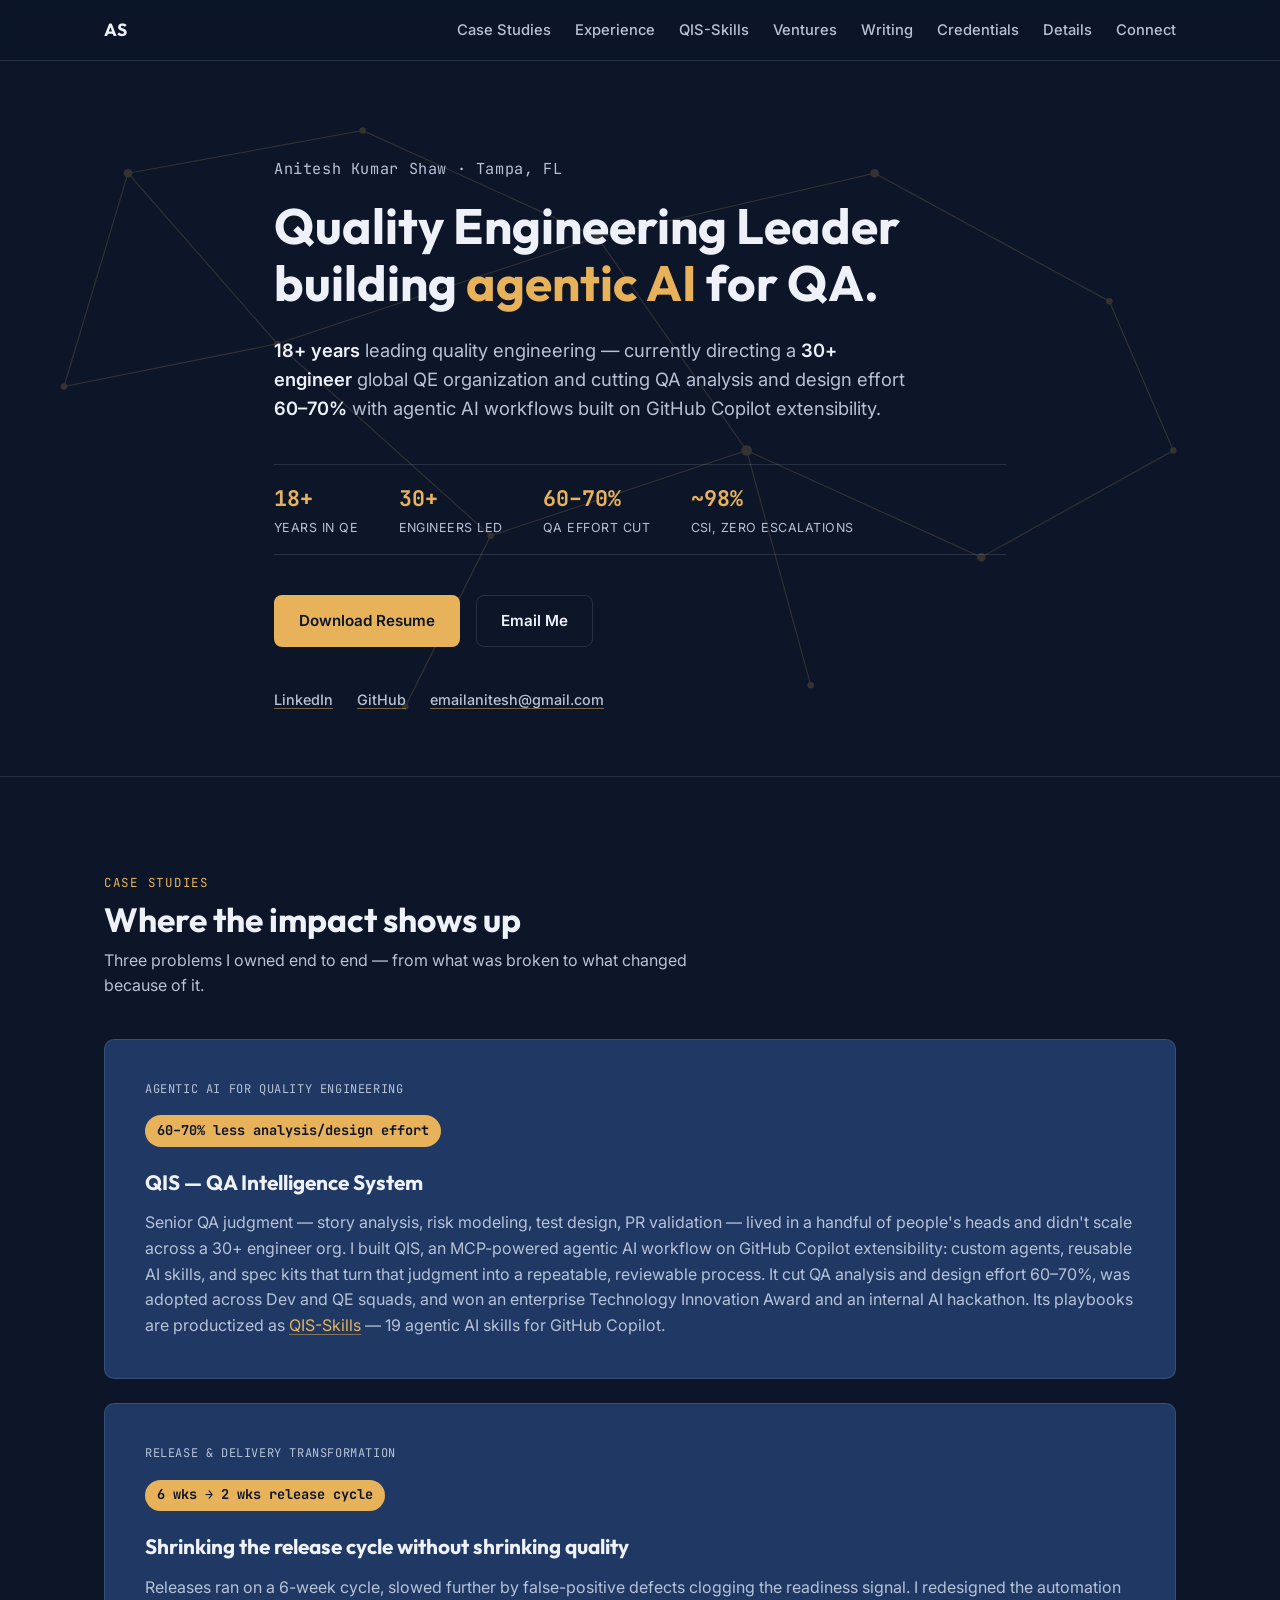
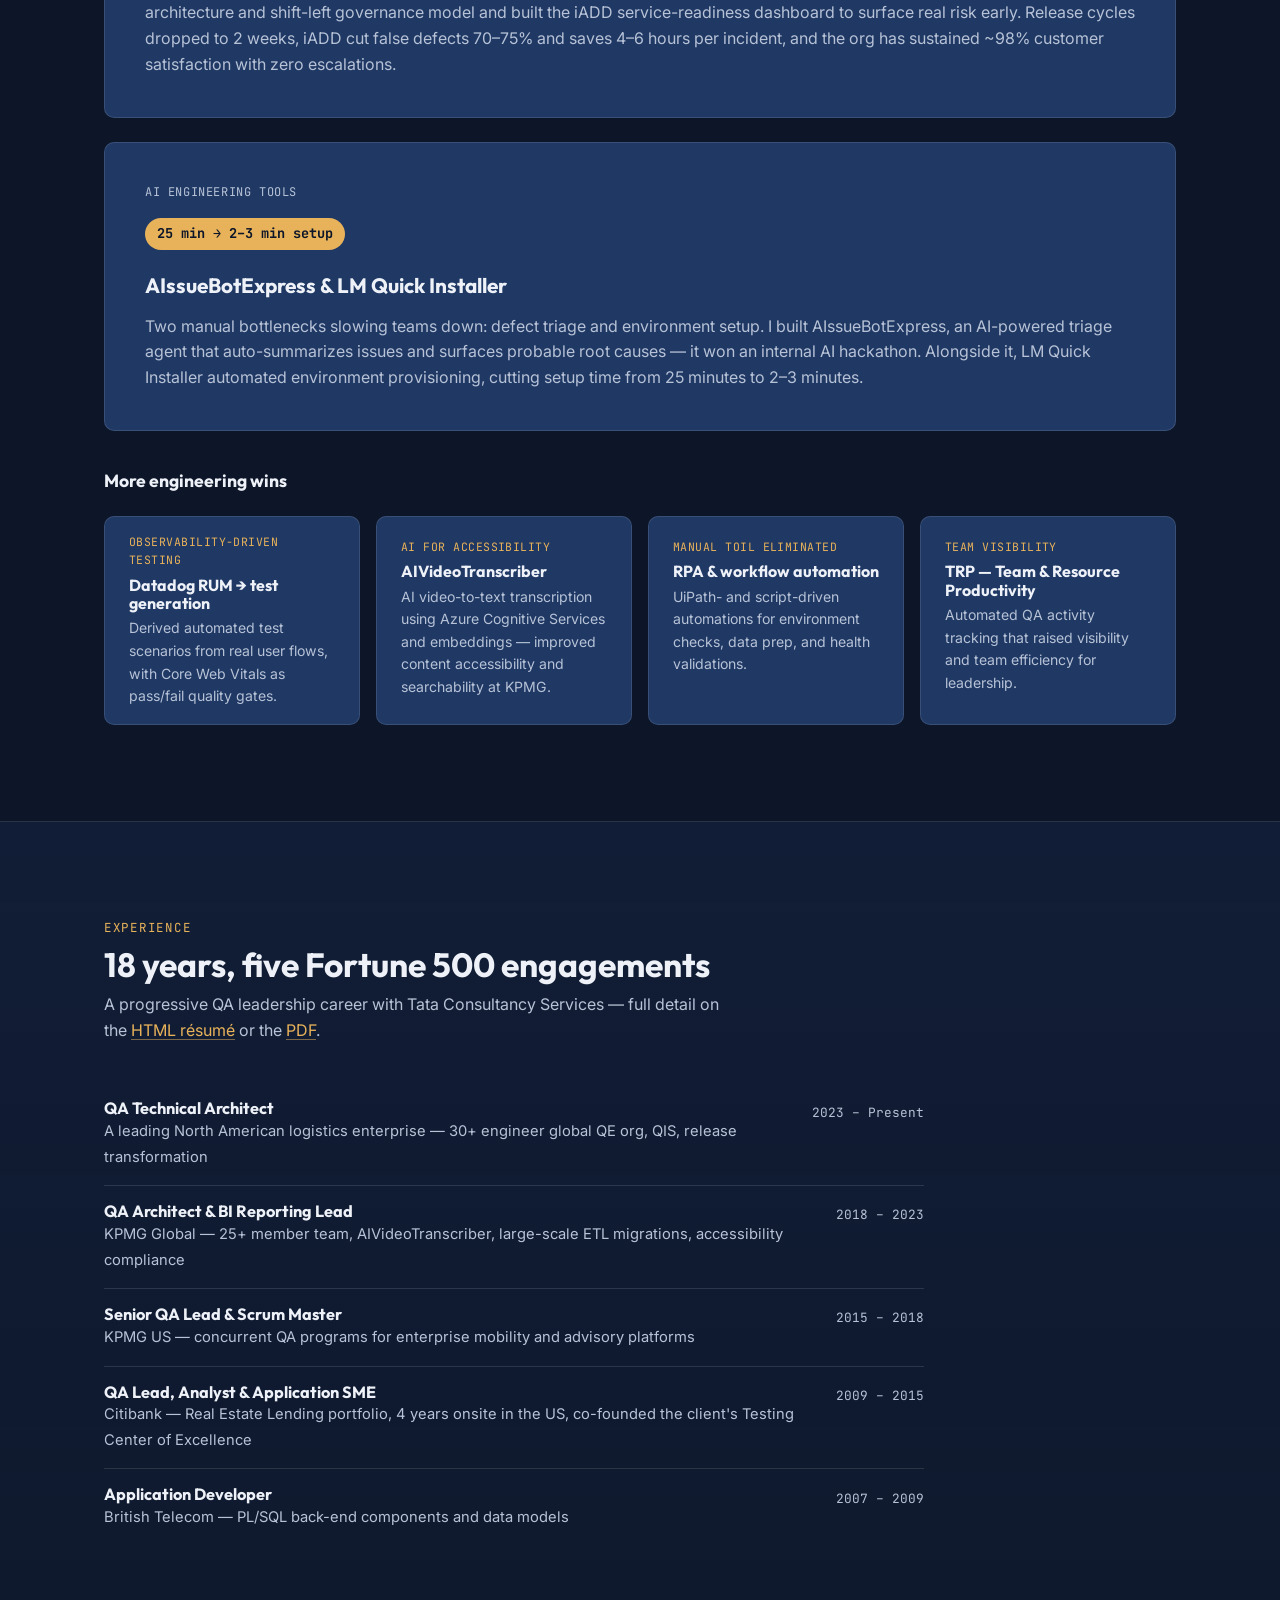
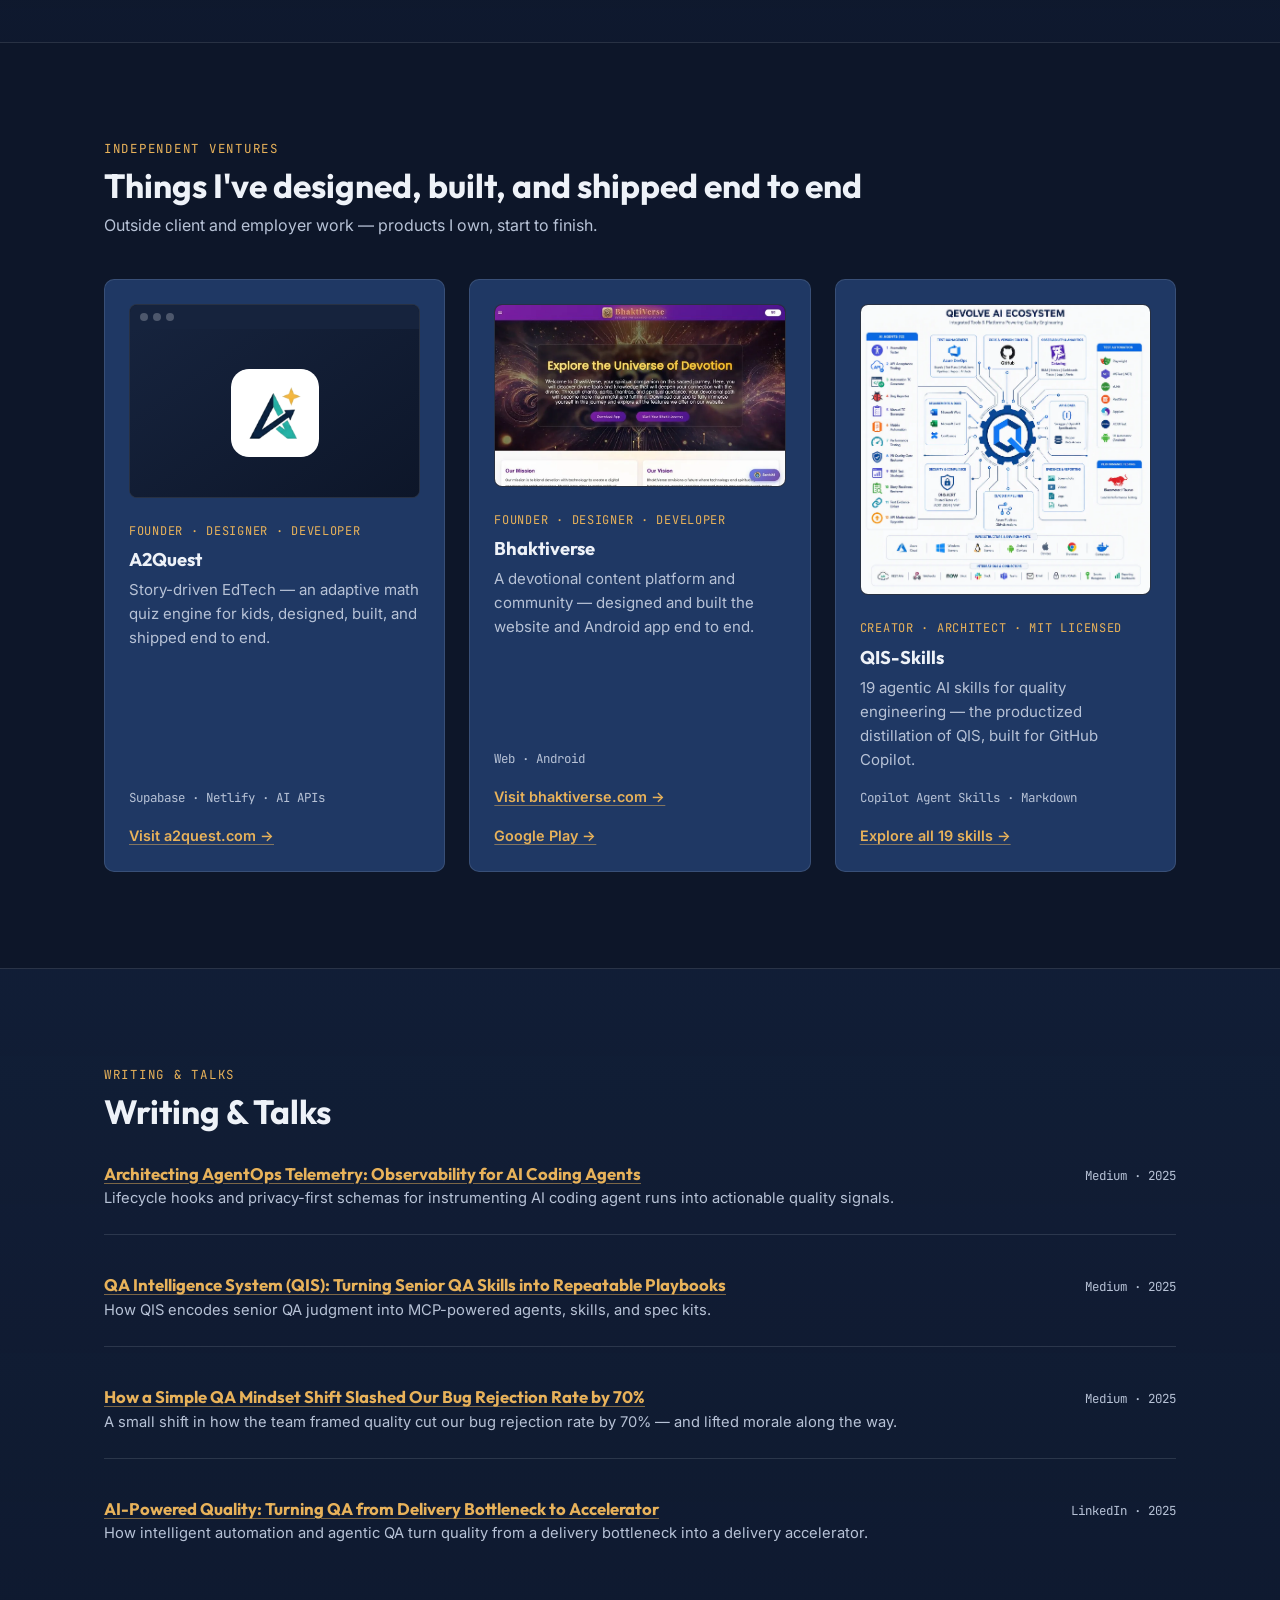
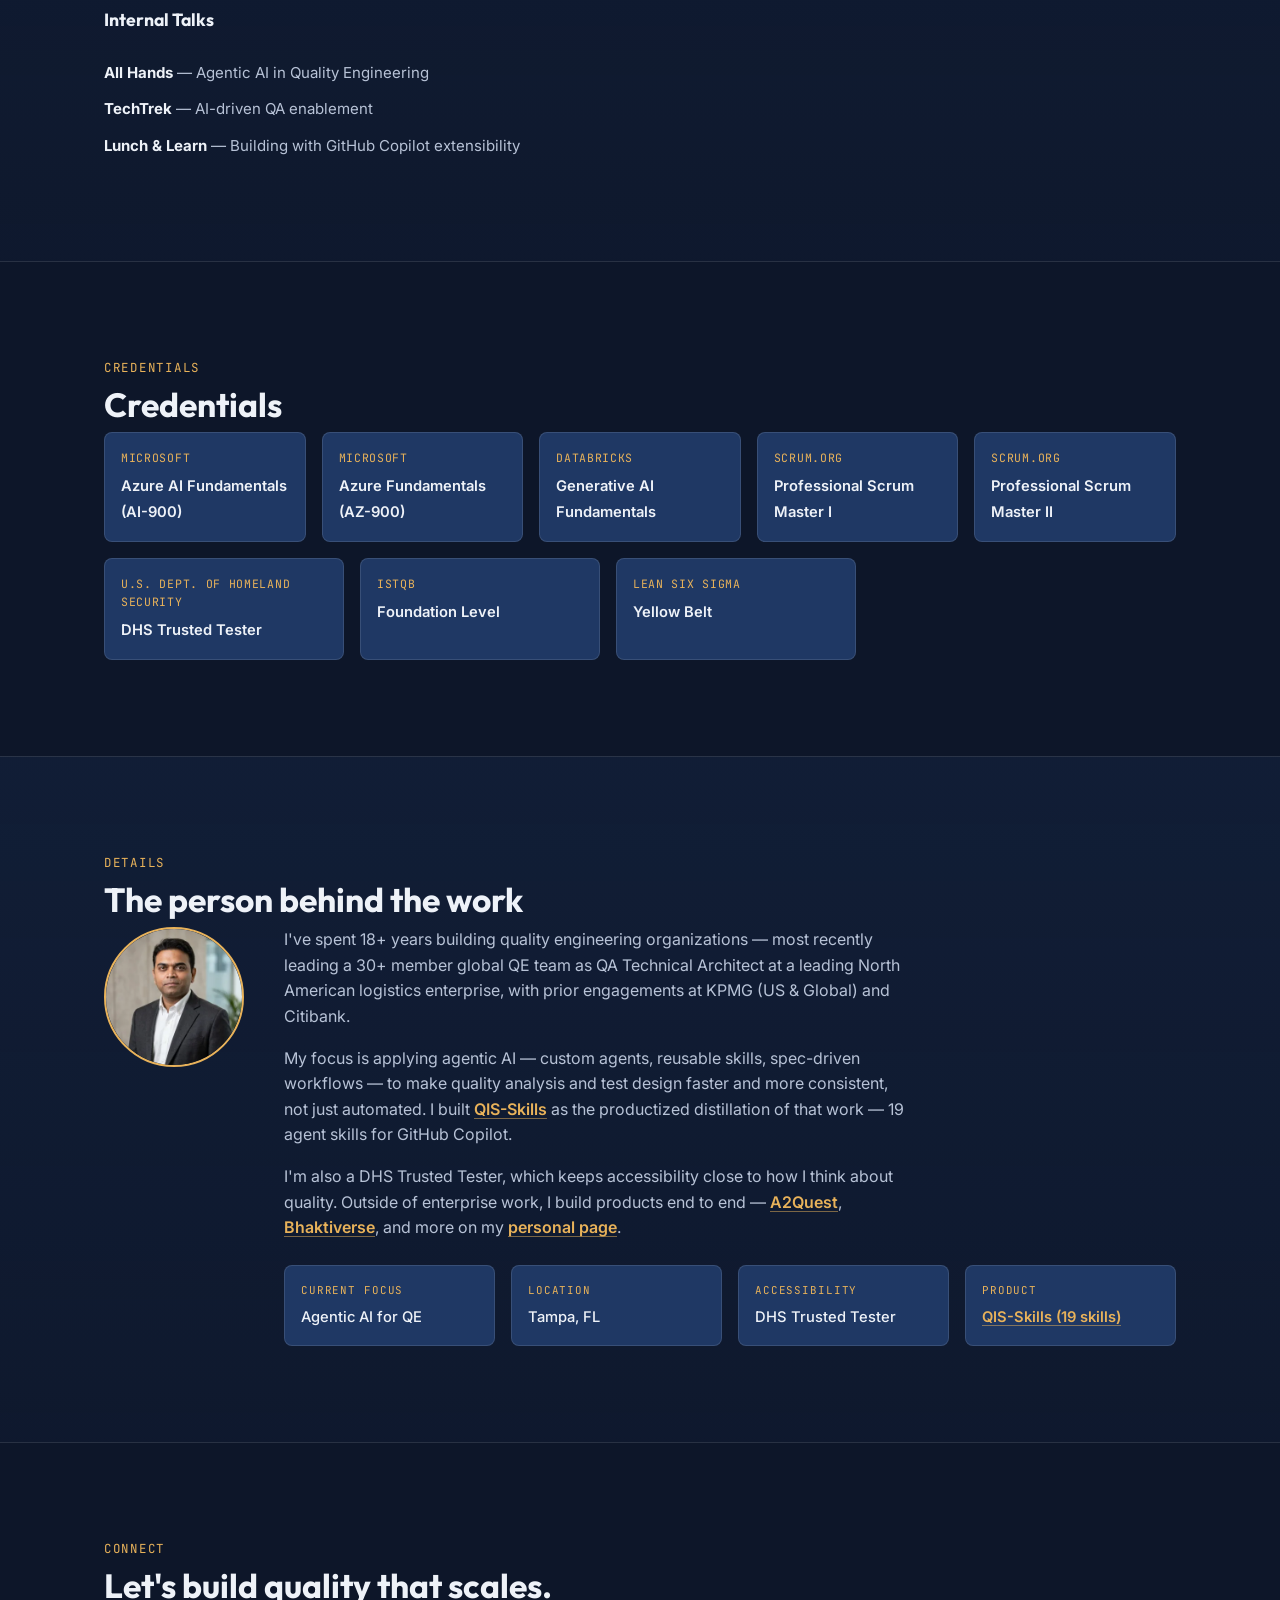
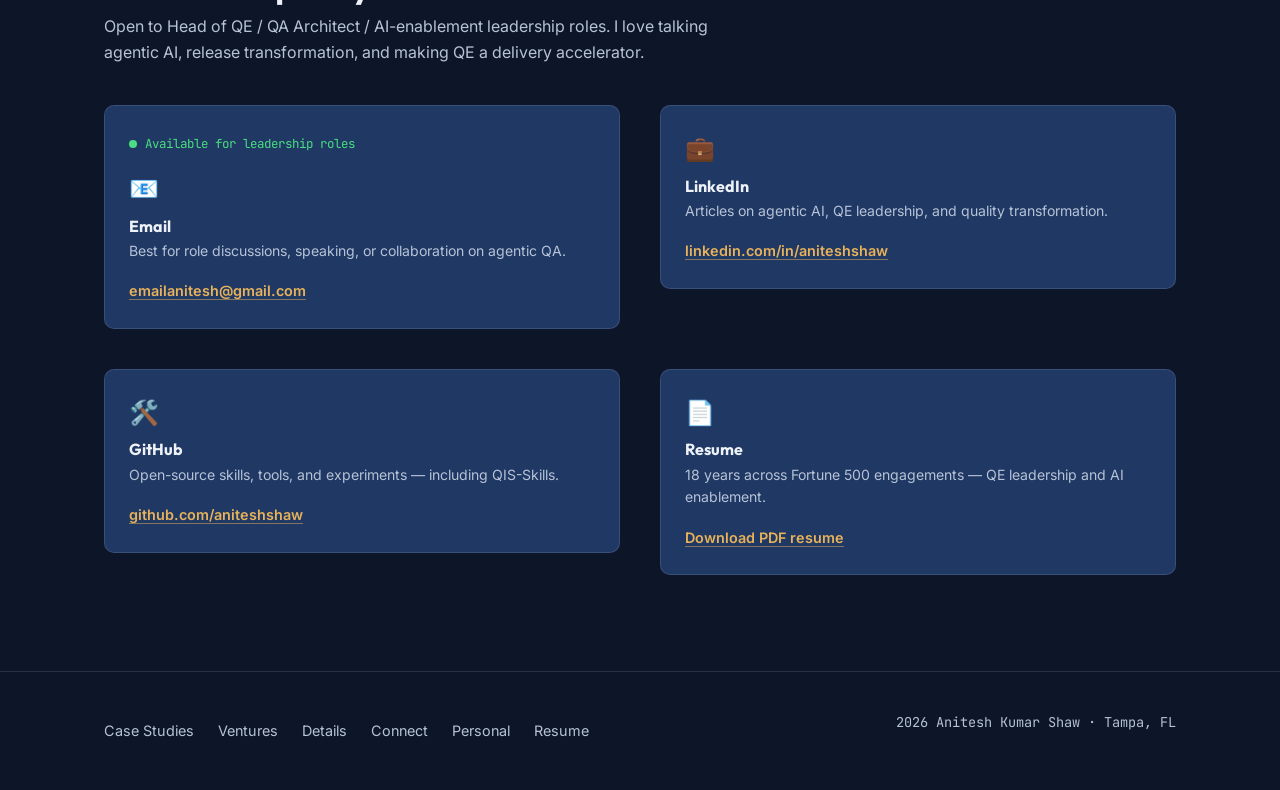
==== index.html @ a493bef4 "feat: refactor skill documentation into a dynamic, data-driven catalog using a new JSON configuratio" ====
<!DOCTYPE html>
<html lang="en">
<head>
<meta charset="UTF-8" />
<meta name="viewport" content="width=device-width, initial-scale=1.0" />
<title>Anitesh Shaw — Quality Engineering Leader | Agentic AI in QA</title>
<meta name="description" content="Quality Engineering Leader building agentic AI for QA. 18+ years leading QE orgs, 30+ engineers, 60–70% less QA effort via agentic AI workflows." />
<meta name="author" content="Anitesh Kumar Shaw" />
<link rel="canonical" href="https://aniteshshaw.github.io/" />

<!-- Open Graph -->
<meta property="og:type" content="website" />
<meta property="og:url" content="https://aniteshshaw.github.io/" />
<meta property="og:title" content="Anitesh Shaw — Quality Engineering Leader | Agentic AI in QA" />
<meta property="og:description" content="Quality Engineering Leader building agentic AI for QA. 18+ years leading QE orgs, 30+ engineers, 60–70% less QA effort via agentic AI workflows." />
<meta property="og:image" content="https://aniteshshaw.github.io/assets/og-image.png" />
<meta property="og:image:width" content="1200" />
<meta property="og:image:height" content="630" />

<!-- Twitter Card -->
<meta name="twitter:card" content="summary_large_image" />
<meta name="twitter:title" content="Anitesh Shaw — Quality Engineering Leader | Agentic AI in QA" />
<meta name="twitter:description" content="Quality Engineering Leader building agentic AI for QA. 18+ years, 30+ engineer QE org, 60–70% effort reduction." />
<meta name="twitter:image" content="https://aniteshshaw.github.io/assets/og-image.png" />

<link rel="icon" href="assets/favicon.svg" type="image/svg+xml" />

<link rel="preconnect" href="https://fonts.googleapis.com" />
<link rel="preconnect" href="https://fonts.gstatic.com" crossorigin />
<link href="https://fonts.googleapis.com/css2?family=Outfit:wght@600;700&family=Inter:wght@400;500;600&family=JetBrains+Mono:wght@400;500;700&display=swap" rel="stylesheet" />

<link rel="stylesheet" href="css/style.css" />

<script type="application/ld+json">
{
  "@context": "https://schema.org",
  "@type": "Person",
  "name": "Anitesh Kumar Shaw",
  "jobTitle": "Quality Engineering Leader",
  "url": "https://aniteshshaw.github.io/",
  "email": "mailto:emailanitesh@gmail.com",
  "address": {
    "@type": "PostalAddress",
    "addressLocality": "Tampa",
    "addressRegion": "FL",
    "addressCountry": "US"
  },
  "sameAs": [
    "https://www.linkedin.com/in/aniteshshaw/",
    "https://github.com/aniteshshaw",
    "https://medium.com/@emailanitesh"
  ]
}
</script>
</head>
<body>
<a class="skip-link" href="#main">Skip to main content</a>

<header class="site-header">
  <nav class="nav" aria-label="Primary">
    <a class="nav__logo" href="#hero">AS</a>
    <button class="nav__toggle" id="navToggle" aria-expanded="false" aria-controls="navMenu" aria-label="Open navigation menu">
      <span class="nav__bar" aria-hidden="true"></span>
      <span class="nav__bar" aria-hidden="true"></span>
      <span class="nav__bar" aria-hidden="true"></span>
    </button>
    <ul class="nav__menu" id="navMenu">
      <li><a href="#case-studies">Case Studies</a></li>
      <li><a href="#experience">Experience</a></li>
      <li><a href="qis-skills/">QIS-Skills</a></li>
      <li><a href="#ventures">Ventures</a></li>
      <li><a href="#writing">Writing</a></li>
      <li><a href="#credentials">Credentials</a></li>
      <li><a href="#about">Details</a></li>
      <li><a href="#contact">Connect</a></li>
    </ul>
  </nav>
</header>

<main id="main">

  <!-- HERO -->
  <section id="hero" class="hero" aria-labelledby="hero-title">
    <div class="hero__bg" aria-hidden="true"></div>
    <div class="container hero__inner">
      <p class="hero__name">Anitesh Kumar Shaw · Tampa, FL</p>
      <h1 id="hero-title">Quality Engineering Leader building <span class="accent">agentic AI</span> for QA.</h1>
      <p class="hero__lead">
        <strong>18+ years</strong> leading quality engineering — currently directing a
        <strong>30+ engineer</strong> global QE organization and cutting QA analysis and design
        effort <strong>60–70%</strong> with agentic AI workflows built on GitHub Copilot extensibility.
      </p>
      <ul class="hero__stats" aria-label="Career impact highlights">
        <li class="hero__stat"><span class="hero__stat-value">18+</span><span class="hero__stat-label">Years in QE</span></li>
        <li class="hero__stat"><span class="hero__stat-value">30+</span><span class="hero__stat-label">Engineers Led</span></li>
        <li class="hero__stat"><span class="hero__stat-value">60–70%</span><span class="hero__stat-label">QA Effort Cut</span></li>
        <li class="hero__stat"><span class="hero__stat-value">~98%</span><span class="hero__stat-label">CSI, Zero Escalations</span></li>
      </ul>
      <div class="hero__ctas">
        <a class="btn btn--primary" href="assets/resume.pdf">Download Resume</a>
        <a class="btn btn--secondary" href="mailto:emailanitesh@gmail.com">Email Me</a>
      </div>
      <ul class="hero__socials">
        <li><a href="https://www.linkedin.com/in/aniteshshaw/">LinkedIn</a></li>
        <li><a href="https://github.com/aniteshshaw">GitHub</a></li>
        <li><a href="mailto:emailanitesh@gmail.com">emailanitesh@gmail.com</a></li>
      </ul>
    </div>
  </section>

  <!-- CASE STUDIES -->
  <section id="case-studies" class="section" aria-labelledby="case-studies-title">
    <div class="container">
      <span class="section__label">Case Studies</span>
      <h2 class="section__title" id="case-studies-title">Where the impact shows up</h2>
      <p class="section__lead">Three problems I owned end to end — from what was broken to what changed because of it.</p>

      <div class="case-studies">
        <article class="case-study">
          <span class="case-study__tag">Agentic AI for Quality Engineering</span>
          <span class="case-study__metric">60–70% less analysis/design effort</span>
          <h3>QIS — QA Intelligence System</h3>
          <p>
            Senior QA judgment — story analysis, risk modeling, test design, PR validation — lived in a
            handful of people's heads and didn't scale across a 30+ engineer org. I built QIS, an
            MCP-powered agentic AI workflow on GitHub Copilot extensibility: custom agents, reusable AI
            skills, and spec kits that turn that judgment into a repeatable, reviewable process. It cut
            QA analysis and design effort 60–70%, was adopted across Dev and QE squads, and won an
            enterprise Technology Innovation Award and an internal AI hackathon. Its playbooks are
            productized as <a href="qis-skills/">QIS-Skills</a> — 19 agentic AI skills
            for GitHub Copilot.
          </p>
        </article>

        <article class="case-study">
          <span class="case-study__tag">Release &amp; Delivery Transformation</span>
          <span class="case-study__metric">6 wks → 2 wks release cycle</span>
          <h3>Shrinking the release cycle without shrinking quality</h3>
          <p>
            Releases ran on a 6-week cycle, slowed further by false-positive defects clogging the
            readiness signal. I redesigned the automation architecture and shift-left governance model
            and built the iADD service-readiness dashboard to surface real risk early. Release cycles
            dropped to 2 weeks, iADD cut false defects 70–75% and saves 4–6 hours per incident, and the
            org has sustained ~98% customer satisfaction with zero escalations.
          </p>
        </article>

        <article class="case-study">
          <span class="case-study__tag">AI Engineering Tools</span>
          <span class="case-study__metric">25 min → 2–3 min setup</span>
          <h3>AIssueBotExpress &amp; LM Quick Installer</h3>
          <p>
            Two manual bottlenecks slowing teams down: defect triage and environment setup. I built
            AIssueBotExpress, an AI-powered triage agent that auto-summarizes issues and surfaces
            probable root causes — it won an internal AI hackathon. Alongside it, LM Quick Installer
            automated environment provisioning, cutting setup time from 25 minutes to 2–3 minutes.
          </p>
        </article>
      </div>

      <h3 style="font-size:1.1rem; margin-top:2.5rem;">More engineering wins</h3>
      <div class="wins">
        <div class="win">
          <span class="win__metric">Observability-driven testing</span>
          <h4>Datadog RUM → test generation</h4>
          <p>Derived automated test scenarios from real user flows, with Core Web Vitals as pass/fail quality gates.</p>
        </div>
        <div class="win">
          <span class="win__metric">AI for accessibility</span>
          <h4>AIVideoTranscriber</h4>
          <p>AI video-to-text transcription using Azure Cognitive Services and embeddings — improved content accessibility and searchability at KPMG.</p>
        </div>
        <div class="win">
          <span class="win__metric">Manual toil eliminated</span>
          <h4>RPA &amp; workflow automation</h4>
          <p>UiPath- and script-driven automations for environment checks, data prep, and health validations.</p>
        </div>
        <div class="win">
          <span class="win__metric">Team visibility</span>
          <h4>TRP — Team &amp; Resource Productivity</h4>
          <p>Automated QA activity tracking that raised visibility and team efficiency for leadership.</p>
        </div>
      </div>
    </div>
  </section>

  <!-- EXPERIENCE -->
  <section id="experience" class="section section--alt" aria-labelledby="experience-title">
    <div class="container">
      <span class="section__label">Experience</span>
      <h2 class="section__title" id="experience-title">18 years, five Fortune 500 engagements</h2>
      <p class="section__lead">A progressive QA leadership career with Tata Consultancy Services — full detail on the <a href="resume/">HTML résumé</a> or the <a href="assets/resume.pdf">PDF</a>.</p>
      <div class="exp-list">
        <div class="exp-row">
          <div>
            <h3>QA Technical Architect</h3>
            <span class="exp-row__org">A leading North American logistics enterprise — 30+ engineer global QE org, QIS, release transformation</span>
          </div>
          <span class="exp-row__dates">2023 – Present</span>
        </div>
        <div class="exp-row">
          <div>
            <h3>QA Architect &amp; BI Reporting Lead</h3>
            <span class="exp-row__org">KPMG Global — 25+ member team, AIVideoTranscriber, large-scale ETL migrations, accessibility compliance</span>
          </div>
          <span class="exp-row__dates">2018 – 2023</span>
        </div>
        <div class="exp-row">
          <div>
            <h3>Senior QA Lead &amp; Scrum Master</h3>
            <span class="exp-row__org">KPMG US — concurrent QA programs for enterprise mobility and advisory platforms</span>
          </div>
          <span class="exp-row__dates">2015 – 2018</span>
        </div>
        <div class="exp-row">
          <div>
            <h3>QA Lead, Analyst &amp; Application SME</h3>
            <span class="exp-row__org">Citibank — Real Estate Lending portfolio, 4 years onsite in the US, co-founded the client's Testing Center of Excellence</span>
          </div>
          <span class="exp-row__dates">2009 – 2015</span>
        </div>
        <div class="exp-row">
          <div>
            <h3>Application Developer</h3>
            <span class="exp-row__org">British Telecom — PL/SQL back-end components and data models</span>
          </div>
          <span class="exp-row__dates">2007 – 2009</span>
        </div>
      </div>
    </div>
  </section>

  <!-- INDEPENDENT VENTURES -->
  <section id="ventures" class="section" aria-labelledby="ventures-title">
    <div class="container">
      <span class="section__label">Independent Ventures</span>
      <h2 class="section__title" id="ventures-title">Things I've designed, built, and shipped end to end</h2>
      <p class="section__lead">Outside client and employer work — products I own, start to finish.</p>

      <div class="ventures">
        <article class="venture-card">
          <div class="venture-card__frame">
            <div class="venture-card__chrome" aria-hidden="true"><span></span><span></span><span></span></div>
            <div class="venture-card__brand">
              <img src="assets/projects/a2quest-icon.png" alt="A2Quest logo" loading="lazy" width="88" height="88" />
            </div>
          </div>
          <span class="venture-card__role">Founder · Designer · Developer</span>
          <h3>A2Quest</h3>
          <p>Story-driven EdTech — an adaptive math quiz engine for kids, designed, built, and shipped end to end.</p>
          <span class="venture-card__stack">Supabase · Netlify · AI APIs</span>
          <a class="venture-card__link" href="https://a2quest.com">Visit a2quest.com →</a>
        </article>

        <article class="venture-card">
          <div class="venture-card__frame">
            <img src="assets/projects/bhaktiverse-web.webp" alt="Bhaktiverse website homepage" loading="lazy" width="900" height="563" />
          </div>
          <span class="venture-card__role">Founder · Designer · Developer</span>
          <h3>Bhaktiverse</h3>
          <p>A devotional content platform and community — designed and built the website and Android app end to end.</p>
          <span class="venture-card__stack">Web · Android</span>
          <a class="venture-card__link" href="https://www.bhaktiverse.com">Visit bhaktiverse.com →</a>
          <a class="venture-card__link" href="https://play.google.com/store/apps/details?id=com.anitesh.bhaktiverse">Google Play →</a>
        </article>

        <article class="venture-card">
          <div class="venture-card__frame">
            <img src="assets/qis/ecosystem.webp" alt="QIS-Skills ecosystem diagram" loading="lazy" width="1400" height="787" />
          </div>
          <span class="venture-card__role">Creator · Architect · MIT Licensed</span>
          <h3>QIS-Skills</h3>
          <p>19 agentic AI skills for quality engineering — the productized distillation of QIS, built for GitHub Copilot.</p>
          <span class="venture-card__stack">Copilot Agent Skills · Markdown</span>
          <a class="venture-card__link" href="qis-skills/">Explore all 19 skills →</a>
        </article>
      </div>
    </div>
  </section>

  <!-- WRITING & TALKS -->
  <section id="writing" class="section section--alt" aria-labelledby="writing-title">
    <div class="container">
      <span class="section__label">Writing &amp; Talks</span>
      <h2 class="section__title" id="writing-title">Writing &amp; Talks</h2>

      <div class="writing-list">
        <div class="writing-item">
          <div class="writing-item__body">
            <h3><a href="https://medium.com/@emailanitesh/architecting-agentops-telemetry-how-i-built-observability-for-ai-coding-agents-with-lifecycle-d4ed71e38237">Architecting AgentOps Telemetry: Observability for AI Coding Agents</a></h3>
            <p>Lifecycle hooks and privacy-first schemas for instrumenting AI coding agent runs into actionable quality signals.</p>
          </div>
          <span class="writing-item__meta">Medium · 2025</span>
        </div>
        <div class="writing-item">
          <div class="writing-item__body">
            <h3><a href="https://medium.com/@emailanitesh/qa-intelligence-system-qis-turning-senior-qa-skills-into-repeatable-playbooks-7282680d1e6d">QA Intelligence System (QIS): Turning Senior QA Skills into Repeatable Playbooks</a></h3>
            <p>How QIS encodes senior QA judgment into MCP-powered agents, skills, and spec kits.</p>
          </div>
          <span class="writing-item__meta">Medium · 2025</span>
        </div>
        <div class="writing-item">
          <div class="writing-item__body">
            <h3><a href="https://medium.com/@emailanitesh/how-a-simple-qa-mindset-shift-slashed-our-bug-rejection-rate-by-70-and-boosted-team-morale-f83a6098627c">How a Simple QA Mindset Shift Slashed Our Bug Rejection Rate by 70%</a></h3>
            <p>A small shift in how the team framed quality cut our bug rejection rate by 70% — and lifted morale along the way.</p>
          </div>
          <span class="writing-item__meta">Medium · 2025</span>
        </div>
        <div class="writing-item">
          <div class="writing-item__body">
            <h3><a href="https://www.linkedin.com/pulse/ai-powered-quality-turning-qa-from-delivery-bottleneck-anitesh-shaw-mqlye/">AI-Powered Quality: Turning QA from Delivery Bottleneck to Accelerator</a></h3>
            <p>How intelligent automation and agentic QA turn quality from a delivery bottleneck into a delivery accelerator.</p>
          </div>
          <span class="writing-item__meta">LinkedIn · 2025</span>
        </div>
      </div>

      <h3 class="section__title" style="font-size:1.1rem; margin-top:2.5rem;">Internal Talks</h3>
      <ul class="talks-list">
        <li><strong>All Hands</strong> — Agentic AI in Quality Engineering</li>
        <li><strong>TechTrek</strong> — AI-driven QA enablement</li>
        <li><strong>Lunch &amp; Learn</strong> — Building with GitHub Copilot extensibility</li>
      </ul>
    </div>
  </section>

  <!-- CREDENTIALS -->
  <section id="credentials" class="section" aria-labelledby="credentials-title">
    <div class="container">
      <span class="section__label">Credentials</span>
      <h2 class="section__title" id="credentials-title">Credentials</h2>

      <div class="cred-row">
        <div class="cred-tile"><span class="cred-tile__issuer">Microsoft</span><span class="cred-tile__name">Azure AI Fundamentals (AI-900)</span></div>
        <div class="cred-tile"><span class="cred-tile__issuer">Microsoft</span><span class="cred-tile__name">Azure Fundamentals (AZ-900)</span></div>
        <div class="cred-tile"><span class="cred-tile__issuer">Databricks</span><span class="cred-tile__name">Generative AI Fundamentals</span></div>
        <div class="cred-tile"><span class="cred-tile__issuer">Scrum.org</span><span class="cred-tile__name">Professional Scrum Master I</span></div>
        <div class="cred-tile"><span class="cred-tile__issuer">Scrum.org</span><span class="cred-tile__name">Professional Scrum Master II</span></div>
        <div class="cred-tile"><span class="cred-tile__issuer">U.S. Dept. of Homeland Security</span><span class="cred-tile__name">DHS Trusted Tester</span></div>
        <div class="cred-tile"><span class="cred-tile__issuer">ISTQB</span><span class="cred-tile__name">Foundation Level</span></div>
        <div class="cred-tile"><span class="cred-tile__issuer">Lean Six Sigma</span><span class="cred-tile__name">Yellow Belt</span></div>
      </div>
    </div>
  </section>

  <!-- ABOUT -->
  <section id="about" class="section section--alt" aria-labelledby="about-title">
    <div class="container">
      <span class="section__label">Details</span>
      <h2 class="section__title" id="about-title">The person behind the work</h2>
      <div class="about-grid">
        <img class="about__headshot" src="assets/headshot.webp" alt="Portrait of Anitesh Kumar Shaw" width="140" height="140" />
        <div class="about__body">
          <p>I've spent 18+ years building quality engineering organizations — most recently leading a 30+ member global QE team as QA Technical Architect at a leading North American logistics enterprise, with prior engagements at KPMG (US &amp; Global) and Citibank.</p>
          <p>My focus is applying agentic AI — custom agents, reusable skills, spec-driven workflows — to make quality analysis and test design faster and more consistent, not just automated. I built <a href="qis-skills/">QIS-Skills</a> as the productized distillation of that work — 19 agent skills for GitHub Copilot.</p>
          <p>I'm also a DHS Trusted Tester, which keeps accessibility close to how I think about quality. Outside of enterprise work, I build products end to end — <a href="https://a2quest.com">A2Quest</a>, <a href="https://www.bhaktiverse.com">Bhaktiverse</a>, and more on my <a href="personal/">personal page</a>.</p>
          <div class="about-highlights">
            <div class="about-highlight">
              <span class="about-highlight__label">Current focus</span>
              <span class="about-highlight__value">Agentic AI for QE</span>
            </div>
            <div class="about-highlight">
              <span class="about-highlight__label">Location</span>
              <span class="about-highlight__value">Tampa, FL</span>
            </div>
            <div class="about-highlight">
              <span class="about-highlight__label">Accessibility</span>
              <span class="about-highlight__value">DHS Trusted Tester</span>
            </div>
            <div class="about-highlight">
              <span class="about-highlight__label">Product</span>
              <span class="about-highlight__value"><a href="qis-skills/">QIS-Skills (19 skills)</a></span>
            </div>
          </div>
        </div>
      </div>
    </div>
  </section>

  <!-- CONTACT -->
  <section id="contact" class="section contact" aria-labelledby="contact-title">
    <div class="container">
      <span class="section__label">Connect</span>
      <h2 class="section__title" id="contact-title">Let's build quality that scales.</h2>
      <p class="section__lead">Open to Head of QE / QA Architect / AI-enablement leadership roles. I love talking agentic AI, release transformation, and making QE a delivery accelerator.</p>

      <div class="contact-grid">
        <div class="contact-card">
          <span class="contact-status">Available for leadership roles</span>
          <div class="contact-card__icon" aria-hidden="true">📧</div>
          <h3>Email</h3>
          <p>Best for role discussions, speaking, or collaboration on agentic QA.</p>
          <a href="mailto:emailanitesh@gmail.com">emailanitesh@gmail.com</a>
        </div>
        <div class="contact-card">
          <div class="contact-card__icon" aria-hidden="true">💼</div>
          <h3>LinkedIn</h3>
          <p>Articles on agentic AI, QE leadership, and quality transformation.</p>
          <a href="https://www.linkedin.com/in/aniteshshaw/">linkedin.com/in/aniteshshaw</a>
        </div>
        <div class="contact-card">
          <div class="contact-card__icon" aria-hidden="true">🛠️</div>
          <h3>GitHub</h3>
          <p>Open-source skills, tools, and experiments — including QIS-Skills.</p>
          <a href="https://github.com/aniteshshaw">github.com/aniteshshaw</a>
        </div>
        <div class="contact-card">
          <div class="contact-card__icon" aria-hidden="true">📄</div>
          <h3>Resume</h3>
          <p>18 years across Fortune 500 engagements — QE leadership and AI enablement.</p>
          <a href="assets/resume.pdf">Download PDF resume</a>
        </div>
      </div>
    </div>
  </section>

</main>

<footer class="footer">
  <div class="container footer__inner">
    <nav class="footer__nav" aria-label="Footer">
      <a href="#case-studies">Case Studies</a>
      <a href="#ventures">Ventures</a>
      <a href="#about">Details</a>
      <a href="#contact">Connect</a>
      <a href="personal/">Personal</a>
      <a href="resume/">Resume</a>
    </nav>
    <p class="footer__note"><span id="footerYear"></span> Anitesh Kumar Shaw · Tampa, FL</p>
  </div>
</footer>

<script src="js/main.js"></script>
</body>
</html>
---- css/style.css ----
/* =============================================================================
   Anitesh Shaw — Portfolio
   Static site design system. Dark, minimal, brand: navy + amber.
   ========================================================================== */

:root {
  --navy-deep: #0D1629;
  --navy: #1F3864;
  --navy-light: #2C4A7C;
  --amber: #E8B25A;
  --amber-dim: #C99648;
  --offwhite: #EEF2F8;
  --offwhite-dim: #B7C2D6;
  --border: rgba(238, 242, 248, 0.12);

  --font-head: 'Outfit', 'Inter', system-ui, sans-serif;
  --font-body: 'Inter', system-ui, sans-serif;
  --font-mono: 'JetBrains Mono', ui-monospace, monospace;

  --container: 1120px;
  --radius: 10px;
  --space-1: 0.5rem;
  --space-2: 1rem;
  --space-3: 1.5rem;
  --space-4: 2.5rem;
  --space-5: 4rem;
  --space-6: 6rem;
}

*, *::before, *::after { box-sizing: border-box; }
html { scroll-behavior: smooth; }
@media (prefers-reduced-motion: reduce) {
  html { scroll-behavior: auto; }
  *, *::before, *::after { animation-duration: 0.01ms !important; animation-iteration-count: 1 !important; transition-duration: 0.01ms !important; scroll-behavior: auto !important; }
}

body {
  margin: 0;
  background: var(--navy-deep);
  color: var(--offwhite);
  font-family: var(--font-body);
  font-size: 1rem;
  line-height: 1.6;
  -webkit-font-smoothing: antialiased;
}

h1, h2, h3, h4 {
  font-family: var(--font-head);
  font-weight: 700;
  line-height: 1.15;
  margin: 0 0 var(--space-2);
  color: var(--offwhite);
}

p { margin: 0 0 var(--space-2); }
a { color: var(--amber); text-decoration: none; }
a:hover { text-decoration: underline; }

/* Body-content links rely on more than color alone (WCAG 1.4.1) — nav/footer
   links are exempt since they're structurally distinguishable as menus. */
main a:not(.btn) {
  text-decoration: underline;
  text-underline-offset: 3px;
  text-decoration-color: rgba(232, 178, 90, 0.5);
}
ul { margin: 0; padding: 0; list-style: none; }
img { max-width: 100%; display: block; }

/* ---------- Focus states (WCAG 2.1 AA) ---------- */
a:focus-visible,
button:focus-visible,
input:focus-visible,
textarea:focus-visible {
  outline: 2px solid var(--amber);
  outline-offset: 3px;
  border-radius: 4px;
}

/* ---------- Skip link ---------- */
.skip-link {
  position: absolute;
  left: -9999px;
  top: 0;
  background: var(--amber);
  color: var(--navy-deep);
  padding: 0.75rem 1.25rem;
  font-weight: 600;
  z-index: 1000;
  border-radius: 0 0 6px 0;
}
.skip-link:focus {
  left: 0;
}

.container {
  max-width: var(--container);
  margin: 0 auto;
  padding: 0 var(--space-3);
}

.eyebrow {
  font-family: var(--font-mono);
  font-size: 0.78rem;
  letter-spacing: 0.12em;
  text-transform: uppercase;
  color: var(--amber);
  display: block;
  margin-bottom: var(--space-2);
}

/* ---------- Header / Nav ---------- */
.site-header {
  position: sticky;
  top: 0;
  z-index: 100;
  background: rgba(13, 22, 41, 0.92);
  backdrop-filter: blur(8px);
  border-bottom: 1px solid var(--border);
}

.nav {
  display: flex;
  align-items: center;
  justify-content: space-between;
  padding: var(--space-2) var(--space-3);
  max-width: var(--container);
  margin: 0 auto;
}

.nav__logo {
  font-family: var(--font-head);
  font-weight: 700;
  font-size: 1.1rem;
  color: var(--offwhite);
  letter-spacing: 0.02em;
}
.nav__logo:hover { text-decoration: none; color: var(--amber); }

.nav__toggle {
  display: none;
  flex-direction: column;
  gap: 5px;
  background: none;
  border: none;
  padding: 0.5rem;
  cursor: pointer;
}
.nav__bar {
  width: 22px;
  height: 2px;
  background: var(--offwhite);
  display: block;
}

.nav__menu {
  display: flex;
  align-items: center;
  gap: var(--space-3);
}
.nav__menu a {
  color: var(--offwhite-dim);
  font-size: 0.92rem;
  font-weight: 500;
}
.nav__menu a:hover,
.nav__menu a:focus-visible { color: var(--amber); text-decoration: none; }

@media (max-width: 760px) {
  .nav__toggle { display: flex; }
  .nav__menu {
    position: absolute;
    top: 100%;
    left: 0;
    right: 0;
    flex-direction: column;
    align-items: flex-start;
    gap: 0;
    background: var(--navy-deep);
    border-bottom: 1px solid var(--border);
    max-height: 0;
    overflow: hidden;
    transition: max-height 0.25s ease;
  }
  .nav__menu.is-open { max-height: 480px; }
  .nav__menu li { width: 100%; }
  .nav__menu a { display: block; padding: var(--space-2) var(--space-3); width: 100%; }
}

/* ---------- Buttons ---------- */
.btn {
  display: inline-flex;
  align-items: center;
  gap: 0.5rem;
  padding: 0.8rem 1.5rem;
  border-radius: 8px;
  font-weight: 600;
  font-size: 0.95rem;
  border: 1px solid transparent;
  cursor: pointer;
  transition: transform 0.15s ease, background 0.15s ease, border-color 0.15s ease;
}
.btn:hover { text-decoration: none; transform: translateY(-1px); }
.btn--primary { background: var(--amber); color: var(--navy-deep); }
.btn--primary:hover { background: #f0c073; }
.btn--secondary { background: transparent; color: var(--offwhite); border-color: var(--border); }
.btn--secondary:hover { border-color: var(--amber); color: var(--amber); }

/* ---------- Hero ---------- */
.hero {
  position: relative;
  padding: var(--space-6) 0 var(--space-5);
  overflow: hidden;
}
.hero__bg {
  position: absolute;
  inset: 0;
  z-index: 0;
  opacity: 0.18;
  pointer-events: none;
  background: url('../assets/hero-network.svg') no-repeat center / cover;
}
.hero__inner {
  position: relative;
  z-index: 1;
  max-width: 780px;
}
.hero__name {
  font-family: var(--font-mono);
  font-size: 0.95rem;
  color: var(--offwhite-dim);
  letter-spacing: 0.04em;
  margin-bottom: var(--space-2);
}
.hero h1 {
  font-size: clamp(2rem, 4.5vw, 3.1rem);
  margin-bottom: var(--space-3);
}
.hero h1 .accent { color: var(--amber); }
.hero__lead {
  font-size: 1.15rem;
  color: var(--offwhite-dim);
  max-width: 640px;
  margin-bottom: var(--space-4);
}
.hero__lead strong { color: var(--offwhite); font-weight: 600; }

.hero__ctas {
  display: flex;
  flex-wrap: wrap;
  gap: var(--space-2);
  margin-bottom: var(--space-4);
}

.hero__stats {
  display: flex;
  flex-wrap: wrap;
  gap: var(--space-2) var(--space-4);
  margin: 0 0 var(--space-4);
  padding: var(--space-2) 0;
  border-top: 1px solid var(--border);
  border-bottom: 1px solid var(--border);
}
.hero__stat {
  display: flex;
  flex-direction: column;
  gap: 0.15rem;
}
.hero__stat-value {
  font-family: var(--font-mono);
  font-size: 1.35rem;
  font-weight: 700;
  color: var(--amber);
}
.hero__stat-label {
  font-size: 0.78rem;
  color: var(--offwhite-dim);
  letter-spacing: 0.04em;
  text-transform: uppercase;
}

.hero__socials {
  display: flex;
  flex-wrap: wrap;
  gap: var(--space-3);
}
.hero__socials a {
  color: var(--offwhite-dim);
  font-size: 0.9rem;
  font-weight: 500;
}
.hero__socials a:hover { color: var(--amber); }

/* ---------- Section base ---------- */
.section {
  padding: var(--space-6) 0;
  border-top: 1px solid var(--border);
}
.section--alt {
  background: linear-gradient(180deg, rgba(31, 56, 100, 0.22), rgba(31, 56, 100, 0.08));
}
.section__label {
  font-family: var(--font-mono);
  font-size: 0.78rem;
  letter-spacing: 0.14em;
  text-transform: uppercase;
  color: var(--amber);
  display: block;
  margin-bottom: var(--space-1);
}
.section__title {
  font-size: clamp(1.6rem, 3vw, 2.1rem);
  margin-bottom: var(--space-1);
}
.section__lead {
  color: var(--offwhite-dim);
  max-width: 640px;
  margin-bottom: var(--space-4);
}

/* ---------- Case studies ---------- */
.case-studies {
  display: grid;
  gap: var(--space-3);
}
.case-study {
  background: var(--navy);
  border: 1px solid var(--border);
  border-radius: var(--radius);
  padding: var(--space-4);
  display: grid;
  gap: var(--space-2);
}
.case-study__metric {
  display: inline-block;
  font-family: var(--font-mono);
  font-size: 0.85rem;
  color: var(--navy-deep);
  background: var(--amber);
  padding: 0.3rem 0.75rem;
  border-radius: 999px;
  font-weight: 700;
  width: fit-content;
}
.case-study h3 {
  font-size: 1.3rem;
  margin: var(--space-1) 0 0;
}
.case-study p {
  color: var(--offwhite-dim);
  margin: 0;
}
.case-study__tag {
  font-family: var(--font-mono);
  font-size: 0.75rem;
  color: var(--offwhite-dim);
  letter-spacing: 0.05em;
  text-transform: uppercase;
}

/* ---------- More wins grid ---------- */
.wins {
  display: grid;
  grid-template-columns: repeat(auto-fit, minmax(240px, 1fr));
  gap: var(--space-2);
  margin-top: var(--space-3);
}
.win {
  background: var(--navy);
  border: 1px solid var(--border);
  border-radius: var(--radius);
  padding: var(--space-2) var(--space-3);
}
.win h4 { font-size: 1rem; margin: 0 0 0.3rem; }
.win p { color: var(--offwhite-dim); font-size: 0.88rem; margin: 0; }
.win__metric {
  display: inline-block;
  font-family: var(--font-mono);
  font-size: 0.72rem;
  color: var(--amber);
  margin-bottom: 0.4rem;
  letter-spacing: 0.04em;
  text-transform: uppercase;
}

/* ---------- Experience (compact timeline) ---------- */
.exp-list { max-width: 820px; }
.exp-row {
  display: grid;
  grid-template-columns: 1fr auto;
  gap: var(--space-1) var(--space-3);
  padding: var(--space-2) 0;
  border-bottom: 1px solid var(--border);
}
.exp-row:last-child { border-bottom: none; }
.exp-row h3 { font-size: 1.02rem; margin: 0; }
.exp-row__org { color: var(--offwhite-dim); font-size: 0.92rem; }
.exp-row__dates {
  font-family: var(--font-mono);
  font-size: 0.8rem;
  color: var(--offwhite-dim);
  white-space: nowrap;
  align-self: start;
  padding-top: 0.2rem;
}
@media (max-width: 560px) {
  .exp-row { grid-template-columns: 1fr; }
  .exp-row__dates { padding-top: 0; }
}

/* ---------- Ventures ---------- */
.ventures {
  display: grid;
  grid-template-columns: repeat(auto-fit, minmax(260px, 1fr));
  gap: var(--space-3);
}
.venture-card {
  background: var(--navy);
  border: 1px solid var(--border);
  border-radius: var(--radius);
  padding: var(--space-3);
  display: flex;
  flex-direction: column;
  gap: var(--space-1);
}
.venture-card__frame {
  border-radius: 8px;
  overflow: hidden;
  border: 1px solid var(--border);
  margin-bottom: var(--space-2);
  background: var(--navy-deep);
}
.venture-card__frame img { width: 100%; height: auto; display: block; }
.venture-card__chrome {
  display: flex;
  gap: 5px;
  padding: 8px 10px;
  background: #16233d;
}
.venture-card__chrome span {
  width: 8px; height: 8px; border-radius: 50%; background: rgba(238,242,248,0.25);
}
.venture-card__brand {
  display: flex;
  align-items: center;
  justify-content: center;
  padding: var(--space-4) 0;
  background: linear-gradient(145deg, #16233d, var(--navy-deep));
}
.venture-card__brand img { width: 88px; height: 88px; border-radius: 18px; }
.venture-card h3 { font-size: 1.15rem; margin: 0; }
.venture-card__role {
  font-family: var(--font-mono);
  font-size: 0.75rem;
  color: var(--amber);
  text-transform: uppercase;
  letter-spacing: 0.06em;
}
.venture-card p { color: var(--offwhite-dim); font-size: 0.94rem; margin: 0; }
.venture-card__stack {
  font-family: var(--font-mono);
  font-size: 0.78rem;
  color: var(--offwhite-dim);
  margin-top: auto;
  padding-top: var(--space-1);
}
.venture-card__link { font-weight: 600; font-size: 0.9rem; margin-top: var(--space-1); }
.venture-card--muted { opacity: 0.85; }

/* ---------- Writing ---------- */
.writing-list {
  display: grid;
  gap: var(--space-2);
}
.writing-item {
  display: flex;
  justify-content: space-between;
  align-items: baseline;
  gap: var(--space-3);
  padding: var(--space-3) 0;
  border-bottom: 1px solid var(--border);
}
.writing-item:last-child { border-bottom: none; }
.writing-item__body h3 { font-size: 1.05rem; margin: 0 0 0.25rem; }
.writing-item__body p { color: var(--offwhite-dim); font-size: 0.92rem; margin: 0; }
.writing-item__meta {
  font-family: var(--font-mono);
  font-size: 0.78rem;
  color: var(--offwhite-dim);
  white-space: nowrap;
  flex-shrink: 0;
}
.job-meta {
  font-family: var(--font-mono);
  font-size: 0.85rem;
  color: var(--offwhite-dim);
  margin: 0.2rem 0 0.75rem;
}
.contact-line {
  font-family: var(--font-mono);
  font-size: 0.9rem;
  color: var(--offwhite-dim);
}

.talks-list { margin-top: var(--space-3); }
.talks-list li {
  padding: 0.4rem 0;
  color: var(--offwhite-dim);
  font-size: 0.94rem;
}
.talks-list li strong { color: var(--offwhite); }

/* ---------- Credentials ---------- */
.cred-row {
  display: flex;
  flex-wrap: wrap;
  gap: var(--space-2);
}
.cred-tile {
  background: var(--navy);
  border: 1px solid var(--border);
  border-radius: 8px;
  padding: var(--space-2);
  width: 200px;
  flex-grow: 1;
  max-width: 240px;
}
.cred-tile__issuer {
  font-family: var(--font-mono);
  font-size: 0.72rem;
  letter-spacing: 0.06em;
  text-transform: uppercase;
  color: var(--amber);
  display: block;
  margin-bottom: 0.35rem;
}
.cred-tile__name {
  font-size: 0.92rem;
  font-weight: 600;
  color: var(--offwhite);
  line-height: 1.3;
}

@media (max-width: 640px) {
  .cred-row { gap: var(--space-1); }
  .cred-tile { flex: 0 0 calc(50% - var(--space-1) / 2); width: auto; max-width: none; padding: var(--space-1); }
}

/* ---------- About ---------- */
.about {
  display: grid;
  grid-template-columns: auto 1fr;
  gap: var(--space-4);
  align-items: start;
}
.about__headshot {
  width: 140px;
  height: 140px;
  border-radius: 50%;
  object-fit: cover;
  border: 2px solid var(--amber);
}
.about__body p { color: var(--offwhite-dim); max-width: 620px; }
.about__body a { font-weight: 600; }
@media (max-width: 640px) {
  .about { grid-template-columns: 1fr; }
}

/* ---------- Contact / Footer ---------- */
.contact { text-align: left; }
.contact__buttons {
  display: flex;
  flex-wrap: wrap;
  gap: var(--space-2);
  margin-top: var(--space-3);
}

.footer {
  border-top: 1px solid var(--border);
  padding: var(--space-4) 0;
}
.footer__inner {
  display: flex;
  flex-wrap: wrap;
  justify-content: space-between;
  align-items: center;
  gap: var(--space-2);
}
.footer__note {
  color: var(--offwhite-dim);
  font-size: 0.85rem;
  font-family: var(--font-mono);
}
.footer__nav {
  display: flex;
  gap: var(--space-3);
}
.footer__nav a { color: var(--offwhite-dim); font-size: 0.9rem; }
.footer__nav a:hover { color: var(--amber); }

/* ---------- Product hero (QIS-Skills) ---------- */
.hero--product {
  padding-bottom: var(--space-4);
}
.hero--product .hero__inner { max-width: 900px; }
.product-badge {
  display: inline-flex;
  align-items: center;
  gap: 0.5rem;
  font-family: var(--font-mono);
  font-size: 0.78rem;
  letter-spacing: 0.08em;
  text-transform: uppercase;
  color: var(--amber);
  background: rgba(232, 178, 90, 0.1);
  border: 1px solid rgba(232, 178, 90, 0.3);
  border-radius: 999px;
  padding: 0.4rem 1rem;
  margin-bottom: var(--space-2);
}
.product-badge::before {
  content: "";
  width: 8px; height: 8px;
  border-radius: 50%;
  background: var(--amber);
  animation: pulse-dot 2s ease infinite;
}
@keyframes pulse-dot {
  0%, 100% { opacity: 1; transform: scale(1); }
  50% { opacity: 0.5; transform: scale(0.85); }
}

.product-stats {
  display: grid;
  grid-template-columns: repeat(auto-fit, minmax(140px, 1fr));
  gap: var(--space-2);
  margin: var(--space-4) 0;
  padding: var(--space-3);
  background: var(--navy);
  border: 1px solid var(--border);
  border-radius: var(--radius);
}
.product-stat {
  display: flex;
  flex-direction: column;
  gap: 0.2rem;
  text-align: center;
  opacity: 0;
  transform: translateY(12px);
  transition: opacity 0.5s ease, transform 0.5s ease;
}
.product-stat.is-visible { opacity: 1; transform: translateY(0); }
.product-stat__value {
  font-family: var(--font-mono);
  font-size: 1.6rem;
  font-weight: 700;
  color: var(--amber);
}
.product-stat__label {
  font-size: 0.72rem;
  color: var(--offwhite-dim);
  text-transform: uppercase;
  letter-spacing: 0.06em;
}

/* ---------- Animated pipeline ---------- */
.pipeline-viz {
  display: flex;
  flex-wrap: wrap;
  align-items: flex-start;
  justify-content: center;
  gap: 0;
  padding: var(--space-4) var(--space-2);
  background: var(--navy);
  border: 1px solid var(--border);
  border-radius: var(--radius);
  overflow-x: auto;
}
.pipeline-viz__node {
  display: flex;
  flex-direction: column;
  align-items: center;
  gap: 0.5rem;
  position: relative;
  opacity: 0;
  transform: translateY(16px);
  transition: opacity 0.6s ease var(--node-delay, 0s), transform 0.6s ease var(--node-delay, 0s);
}
.pipeline-viz__node.is-visible { opacity: 1; transform: translateY(0); }
.pipeline-viz__dot {
  width: 52px; height: 52px;
  border-radius: 50%;
  background: var(--navy-deep);
  border: 2px solid var(--amber);
  display: flex;
  align-items: center;
  justify-content: center;
  font-size: 1.3rem;
  box-shadow: 0 0 20px rgba(232, 178, 90, 0.15);
  transition: box-shadow 0.3s ease, transform 0.3s ease;
}
.pipeline-viz__node:hover .pipeline-viz__dot {
  box-shadow: 0 0 28px rgba(232, 178, 90, 0.35);
  transform: scale(1.08);
}
.pipeline-viz__label {
  font-family: var(--font-mono);
  font-size: 0.68rem;
  color: var(--offwhite-dim);
  text-align: center;
  max-width: 90px;
  line-height: 1.3;
}
.pipeline-viz__connector {
  position: absolute;
  top: 26px;
  left: calc(50% + 30px);
  width: calc(100% - 10px);
  height: 2px;
  background: linear-gradient(90deg, var(--amber), rgba(232, 178, 90, 0.2));
  z-index: 0;
}
@media (min-width: 700px) {
  .pipeline-viz { flex-wrap: nowrap; justify-content: space-between; }
  .pipeline-viz__node { flex: 1; min-width: 90px; }
}

/* ---------- Skill catalog ---------- */
.catalog-toolbar {
  display: flex;
  flex-wrap: wrap;
  gap: var(--space-1);
  margin-bottom: var(--space-3);
}
.catalog-filter {
  font-family: var(--font-mono);
  font-size: 0.78rem;
  padding: 0.5rem 1rem;
  border-radius: 999px;
  border: 1px solid var(--border);
  background: transparent;
  color: var(--offwhite-dim);
  cursor: pointer;
  transition: all 0.2s ease;
}
.catalog-filter:hover { border-color: var(--amber); color: var(--amber); }
.catalog-filter.is-active {
  background: var(--amber);
  color: var(--navy-deep);
  border-color: var(--amber);
  font-weight: 600;
}

.skill-catalog {
  display: grid;
  grid-template-columns: repeat(auto-fill, minmax(280px, 1fr));
  gap: var(--space-3);
}

.skill-card {
  position: relative;
  background: var(--navy);
  border: 1px solid var(--border);
  border-radius: var(--radius);
  padding: var(--space-3);
  display: flex;
  flex-direction: column;
  gap: var(--space-1);
  overflow: hidden;
  opacity: 0;
  transform: translateY(20px);
  transition: opacity 0.5s ease var(--delay, 0s), transform 0.5s ease var(--delay, 0s), border-color 0.3s ease;
}
.skill-card.is-visible { opacity: 1; transform: translateY(0); }
.skill-card.is-hidden { display: none; }
.skill-card:hover { border-color: rgba(232, 178, 90, 0.4); }
.skill-card--featured { border-color: rgba(232, 178, 90, 0.35); }
.skill-card--coming-soon { opacity: 0.75; }
.skill-card__glow {
  position: absolute;
  top: -50%; left: -50%;
  width: 200%; height: 200%;
  background: radial-gradient(circle at 30% 20%, rgba(232, 178, 90, 0.06), transparent 50%);
  pointer-events: none;
  transition: opacity 0.3s ease;
  opacity: 0;
}
.skill-card:hover .skill-card__glow { opacity: 1; }
.skill-card__header {
  display: flex;
  justify-content: space-between;
  align-items: center;
}
.skill-card__icon { font-size: 1.5rem; }
.skill-card__badge {
  font-family: var(--font-mono);
  font-size: 0.65rem;
  letter-spacing: 0.06em;
  text-transform: uppercase;
  padding: 0.25rem 0.6rem;
  border-radius: 999px;
  font-weight: 600;
}
.badge--featured { background: var(--amber); color: var(--navy-deep); }
.badge--public { background: rgba(74, 222, 128, 0.15); color: #4ade80; border: 1px solid rgba(74, 222, 128, 0.3); }
.badge--preview { background: rgba(96, 165, 250, 0.15); color: #60a5fa; border: 1px solid rgba(96, 165, 250, 0.3); }
.badge--soon { background: rgba(251, 191, 36, 0.15); color: #fbbf24; border: 1px solid rgba(251, 191, 36, 0.3); }
.badge--hidden { background: rgba(248, 113, 113, 0.15); color: #f87171; }
.skill-card__name { font-size: 1.1rem; margin: 0; }
.skill-card__tagline { color: var(--offwhite-dim); font-size: 0.88rem; margin: 0; }
.skill-card__highlight {
  font-family: var(--font-mono);
  font-size: 0.75rem;
  color: var(--amber);
  margin: var(--space-1) 0 0;
  padding-top: var(--space-1);
  border-top: 1px solid var(--border);
}
.skill-card__cta {
  margin-top: auto;
  padding-top: var(--space-2);
  background: none;
  border: none;
  color: var(--amber);
  font-weight: 600;
  font-size: 0.88rem;
  cursor: pointer;
  text-align: left;
  font-family: var(--font-body);
}
.skill-card__cta:hover { text-decoration: underline; }

/* ---------- Skill detail panel ---------- */
.skill-detail-backdrop {
  position: fixed;
  inset: 0;
  background: rgba(13, 22, 41, 0.75);
  backdrop-filter: blur(4px);
  z-index: 200;
  opacity: 0;
  pointer-events: none;
  transition: opacity 0.3s ease;
}
.skill-detail-backdrop.is-open { opacity: 1; pointer-events: auto; }
.skill-detail-panel {
  position: fixed;
  top: 0; right: 0;
  width: min(520px, 100vw);
  height: 100vh;
  background: var(--navy-deep);
  border-left: 1px solid var(--border);
  z-index: 201;
  overflow-y: auto;
  transform: translateX(100%);
  transition: transform 0.35s cubic-bezier(0.4, 0, 0.2, 1);
}
.skill-detail-panel.is-open { transform: translateX(0); }
body.panel-open { overflow: hidden; }
.skill-detail__inner { padding: var(--space-4) var(--space-3); }
.skill-detail__close {
  position: absolute;
  top: var(--space-2);
  right: var(--space-2);
  background: none;
  border: none;
  color: var(--offwhite-dim);
  font-size: 1.8rem;
  cursor: pointer;
  line-height: 1;
  padding: 0.25rem 0.5rem;
}
.skill-detail__close:hover { color: var(--amber); }
.skill-detail__hero {
  display: flex;
  gap: var(--space-2);
  align-items: flex-start;
  margin-bottom: var(--space-3);
}
.skill-detail__icon { font-size: 2.5rem; }
.skill-detail__hero h2 { font-size: 1.4rem; margin: 0.25rem 0 0; }
.skill-detail__slug { margin: 0; }
.skill-detail__slug code {
  font-family: var(--font-mono);
  font-size: 0.78rem;
  color: var(--offwhite-dim);
  background: rgba(13, 22, 41, 0.8);
  padding: 0.2rem 0.5rem;
  border-radius: 4px;
}
.skill-detail__desc { color: var(--offwhite-dim); font-size: 0.94rem; }
.skill-detail__highlight-callout {
  font-family: var(--font-mono);
  font-size: 0.82rem;
  color: var(--amber);
  background: rgba(232, 178, 90, 0.08);
  border-left: 3px solid var(--amber);
  padding: var(--space-2);
  margin: var(--space-2) 0;
}
.skill-detail__diagram {
  background: var(--navy);
  border: 1px solid var(--border);
  border-radius: 8px;
  padding: var(--space-2);
  margin: var(--space-2) 0;
  overflow-x: auto;
}
.skill-diagram { width: 100%; height: auto; display: block; }
.skill-detail__figure img {
  width: 100%;
  border-radius: 8px;
  border: 1px solid var(--border);
}
.skill-detail__io {
  display: grid;
  grid-template-columns: 1fr 1fr;
  gap: var(--space-2);
  margin: var(--space-3) 0;
}
.skill-detail__io-block {
  background: rgba(13, 22, 41, 0.6);
  border: 1px solid var(--border);
  border-radius: 8px;
  padding: var(--space-2);
}
.skill-detail__io-block h4 {
  font-family: var(--font-mono);
  font-size: 0.72rem;
  letter-spacing: 0.08em;
  text-transform: uppercase;
  color: var(--amber);
  margin: 0 0 0.5rem;
}
.skill-detail__io-block ul { display: grid; gap: 0.35rem; }
.skill-detail__io-block li {
  color: var(--offwhite-dim);
  font-size: 0.85rem;
  padding-left: 1rem;
  position: relative;
}
.skill-detail__io-block li::before { content: "—"; position: absolute; left: 0; color: var(--amber-dim); }
.skill-detail__soon-note {
  font-family: var(--font-mono);
  font-size: 0.82rem;
  color: #fbbf24;
  background: rgba(251, 191, 36, 0.08);
  border: 1px solid rgba(251, 191, 36, 0.2);
  border-radius: 8px;
  padding: var(--space-2);
}
.skill-detail__install { margin-top: var(--space-2); }
@media (max-width: 640px) {
  .skill-detail__io { grid-template-columns: 1fr; }
}

/* ---------- Visibility guide ---------- */
.visibility-guide {
  display: grid;
  grid-template-columns: repeat(auto-fit, minmax(200px, 1fr));
  gap: var(--space-2);
  margin-top: var(--space-3);
}
.visibility-guide__step {
  background: var(--navy);
  border: 1px solid var(--border);
  border-radius: var(--radius);
  padding: var(--space-2);
  opacity: 0;
  transform: translateY(12px);
  transition: opacity 0.5s ease, transform 0.5s ease;
}
.visibility-guide__step.is-visible { opacity: 1; transform: translateY(0); }
.visibility-guide__step h4 {
  font-family: var(--font-mono);
  font-size: 0.78rem;
  color: var(--amber);
  margin: 0 0 0.5rem;
}
.visibility-guide__step p { color: var(--offwhite-dim); font-size: 0.85rem; margin: 0; }
.visibility-guide__step code {
  font-family: var(--font-mono);
  font-size: 0.78rem;
  color: var(--offwhite);
  background: rgba(13, 22, 41, 0.8);
  padding: 0.15rem 0.4rem;
  border-radius: 3px;
}
.config-path {
  font-family: var(--font-mono);
  font-size: 0.82rem;
  color: var(--amber);
  background: var(--navy);
  border: 1px solid var(--border);
  border-radius: 8px;
  padding: var(--space-2);
  margin: var(--space-2) 0;
  display: block;
}

/* ---------- Enhanced About ---------- */
.about-grid {
  display: grid;
  grid-template-columns: auto 1fr;
  gap: var(--space-4);
  align-items: start;
}
.about-highlights {
  display: grid;
  grid-template-columns: repeat(auto-fit, minmax(160px, 1fr));
  gap: var(--space-2);
  margin-top: var(--space-3);
}
.about-highlight {
  background: var(--navy);
  border: 1px solid var(--border);
  border-radius: 8px;
  padding: var(--space-2);
  transition: border-color 0.2s ease;
}
.about-highlight:hover { border-color: rgba(232, 178, 90, 0.3); }
.about-highlight__label {
  font-family: var(--font-mono);
  font-size: 0.68rem;
  letter-spacing: 0.08em;
  text-transform: uppercase;
  color: var(--amber);
  display: block;
  margin-bottom: 0.3rem;
}
.about-highlight__value {
  font-size: 0.92rem;
  color: var(--offwhite);
  font-weight: 500;
}
@media (max-width: 640px) {
  .about-grid { grid-template-columns: 1fr; }
}

/* ---------- Enhanced Contact ---------- */
.contact-grid {
  display: grid;
  grid-template-columns: 1fr 1fr;
  gap: var(--space-4);
  align-items: start;
}
.contact-card {
  background: var(--navy);
  border: 1px solid var(--border);
  border-radius: var(--radius);
  padding: var(--space-3);
  transition: border-color 0.2s ease, transform 0.2s ease;
}
.contact-card:hover {
  border-color: rgba(232, 178, 90, 0.35);
  transform: translateY(-2px);
}
.contact-card__icon {
  font-size: 1.5rem;
  margin-bottom: var(--space-1);
}
.contact-card h3 { font-size: 1rem; margin: 0 0 0.3rem; }
.contact-card p { color: var(--offwhite-dim); font-size: 0.88rem; margin: 0 0 var(--space-2); }
.contact-card a { font-weight: 600; font-size: 0.9rem; }
.contact-status {
  display: inline-flex;
  align-items: center;
  gap: 0.5rem;
  font-family: var(--font-mono);
  font-size: 0.78rem;
  color: #4ade80;
  margin-bottom: var(--space-2);
}
.contact-status::before {
  content: "";
  width: 8px; height: 8px;
  border-radius: 50%;
  background: #4ade80;
  animation: pulse-dot 2s ease infinite;
}
@media (max-width: 700px) {
  .contact-grid { grid-template-columns: 1fr; }
}

/* ---------- Personal work cards ---------- */
.personal-work {
  display: grid;
  grid-template-columns: repeat(auto-fit, minmax(280px, 1fr));
  gap: var(--space-3);
}
.personal-work-card {
  background: var(--navy);
  border: 1px solid var(--border);
  border-radius: var(--radius);
  padding: var(--space-3);
  display: flex;
  flex-direction: column;
  gap: var(--space-1);
  transition: border-color 0.2s ease;
}
.personal-work-card:hover { border-color: rgba(232, 178, 90, 0.35); }
.personal-work-card__type {
  font-family: var(--font-mono);
  font-size: 0.72rem;
  letter-spacing: 0.06em;
  text-transform: uppercase;
  color: var(--amber);
}
.personal-work-card h3 { font-size: 1.15rem; margin: 0; }
.personal-work-card p { color: var(--offwhite-dim); font-size: 0.92rem; margin: 0; flex-grow: 1; }
.personal-work-card__links {
  display: flex;
  flex-wrap: wrap;
  gap: var(--space-2);
  margin-top: var(--space-1);
}
.personal-work-card__links a { font-weight: 600; font-size: 0.88rem; }

.catalog-error {
  color: var(--offwhite-dim);
  padding: var(--space-4);
  text-align: center;
  grid-column: 1 / -1;
}

/* ---------- QIS-Skills page (legacy accordions) ---------- */
.pipeline {
  font-family: var(--font-mono);
  font-size: 0.85rem;
  color: var(--amber);
  background: var(--navy);
  border: 1px solid var(--border);
  border-radius: var(--radius);
  padding: var(--space-2) var(--space-3);
  overflow-x: auto;
  white-space: pre;
  line-height: 1.9;
}
.skill-group { margin-top: var(--space-4); }
.skill-list { display: grid; gap: var(--space-2); margin-top: var(--space-2); }
.skill {
  background: var(--navy);
  border: 1px solid var(--border);
  border-radius: var(--radius);
}
.skill summary {
  display: flex;
  flex-wrap: wrap;
  align-items: baseline;
  gap: 0.35rem 1rem;
  cursor: pointer;
  padding: var(--space-2) var(--space-3);
  list-style: none;
}
.skill summary::-webkit-details-marker { display: none; }
.skill summary::after {
  content: "+";
  margin-left: auto;
  font-family: var(--font-mono);
  color: var(--amber);
  font-size: 1.1rem;
}
.skill[open] summary::after { content: "–"; }
.skill summary:hover { background: rgba(232, 178, 90, 0.05); }
.skill__name {
  font-family: var(--font-mono);
  font-weight: 700;
  font-size: 0.95rem;
  color: var(--amber);
}
.skill__tagline { color: var(--offwhite-dim); font-size: 0.9rem; }
.skill__body { padding: 0 var(--space-3) var(--space-3); }
.skill__body p { color: var(--offwhite-dim); font-size: 0.94rem; }
.skill__io {
  display: grid;
  grid-template-columns: 1fr 1fr;
  gap: var(--space-2);
  margin-top: var(--space-2);
}
.skill__io > div {
  background: rgba(13, 22, 41, 0.6);
  border: 1px solid var(--border);
  border-radius: 8px;
  padding: var(--space-2);
}
.skill__io h4 {
  font-family: var(--font-mono);
  font-size: 0.72rem;
  letter-spacing: 0.08em;
  text-transform: uppercase;
  color: var(--amber);
  margin: 0 0 0.5rem;
}
.skill__io ul { display: grid; gap: 0.35rem; }
.skill__io li { color: var(--offwhite-dim); font-size: 0.88rem; padding-left: 1rem; position: relative; }
.skill__io li::before { content: "—"; position: absolute; left: 0; color: var(--amber-dim); }
@media (max-width: 640px) { .skill__io { grid-template-columns: 1fr; } }
.skill__figure { margin: var(--space-2) 0 0; }
.skill__figure img { border-radius: 8px; border: 1px solid var(--border); }
.skill__figure figcaption { font-size: 0.8rem; color: var(--offwhite-dim); margin-top: 0.5rem; font-family: var(--font-mono); }
.install-block {
  background: var(--navy);
  border: 1px solid var(--border);
  border-radius: var(--radius);
  padding: var(--space-2) var(--space-3);
  font-family: var(--font-mono);
  font-size: 0.85rem;
  color: var(--offwhite);
  overflow-x: auto;
  white-space: pre;
  line-height: 1.8;
}

/* ---------- Book (personal page) ---------- */
.book {
  display: grid;
  grid-template-columns: auto 1fr;
  gap: var(--space-4);
  align-items: start;
  max-width: 820px;
}
.book__cover {
  width: 220px;
  border-radius: 8px;
  border: 1px solid var(--border);
  box-shadow: 0 18px 40px rgba(0, 0, 0, 0.45);
}
.book__tagline {
  font-family: var(--font-head);
  font-size: 1.15rem;
  color: var(--amber);
  font-style: italic;
  margin-bottom: var(--space-2);
}
.book__themes {
  display: flex;
  flex-wrap: wrap;
  gap: 0.75rem;
  margin-top: var(--space-2);
}
.book__themes li {
  background: var(--navy);
  border: 1px solid var(--border);
  border-radius: 999px;
  padding: 0.4rem 1rem;
  font-size: 0.85rem;
  color: var(--offwhite-dim);
}
@media (max-width: 640px) {
  .book { grid-template-columns: 1fr; }
  .book__cover { width: 180px; }
}

/* ---------- Page header (secondary pages) ---------- */
.page-header {
  padding: var(--space-5) 0 var(--space-3);
  border-bottom: 1px solid var(--border);
}
.page-header__back {
  font-family: var(--font-mono);
  font-size: 0.85rem;
  color: var(--offwhite-dim);
}
.page-header h1 { margin-top: var(--space-2); }

/* ---------- Utility ---------- */
.visually-hidden {
  position: absolute;
  width: 1px; height: 1px;
  overflow: hidden;
  clip: rect(0,0,0,0);
  white-space: nowrap;
}
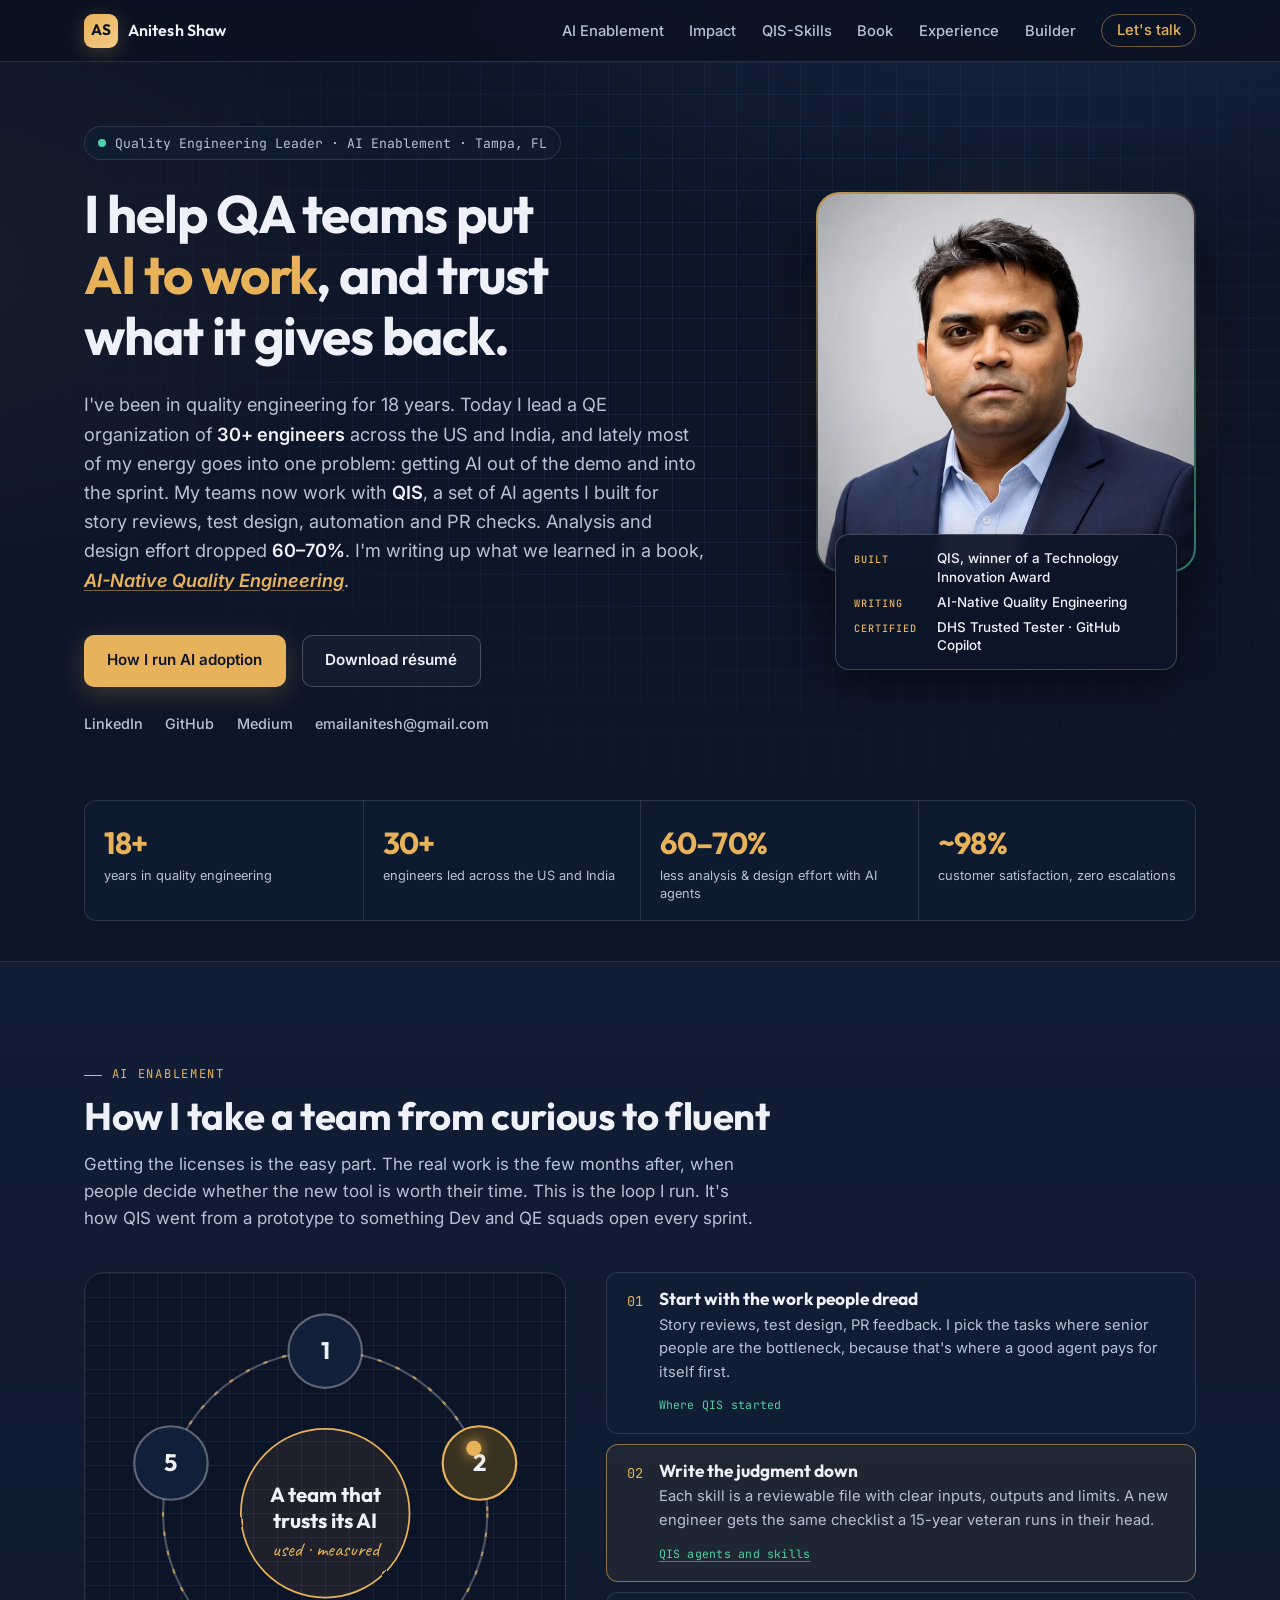
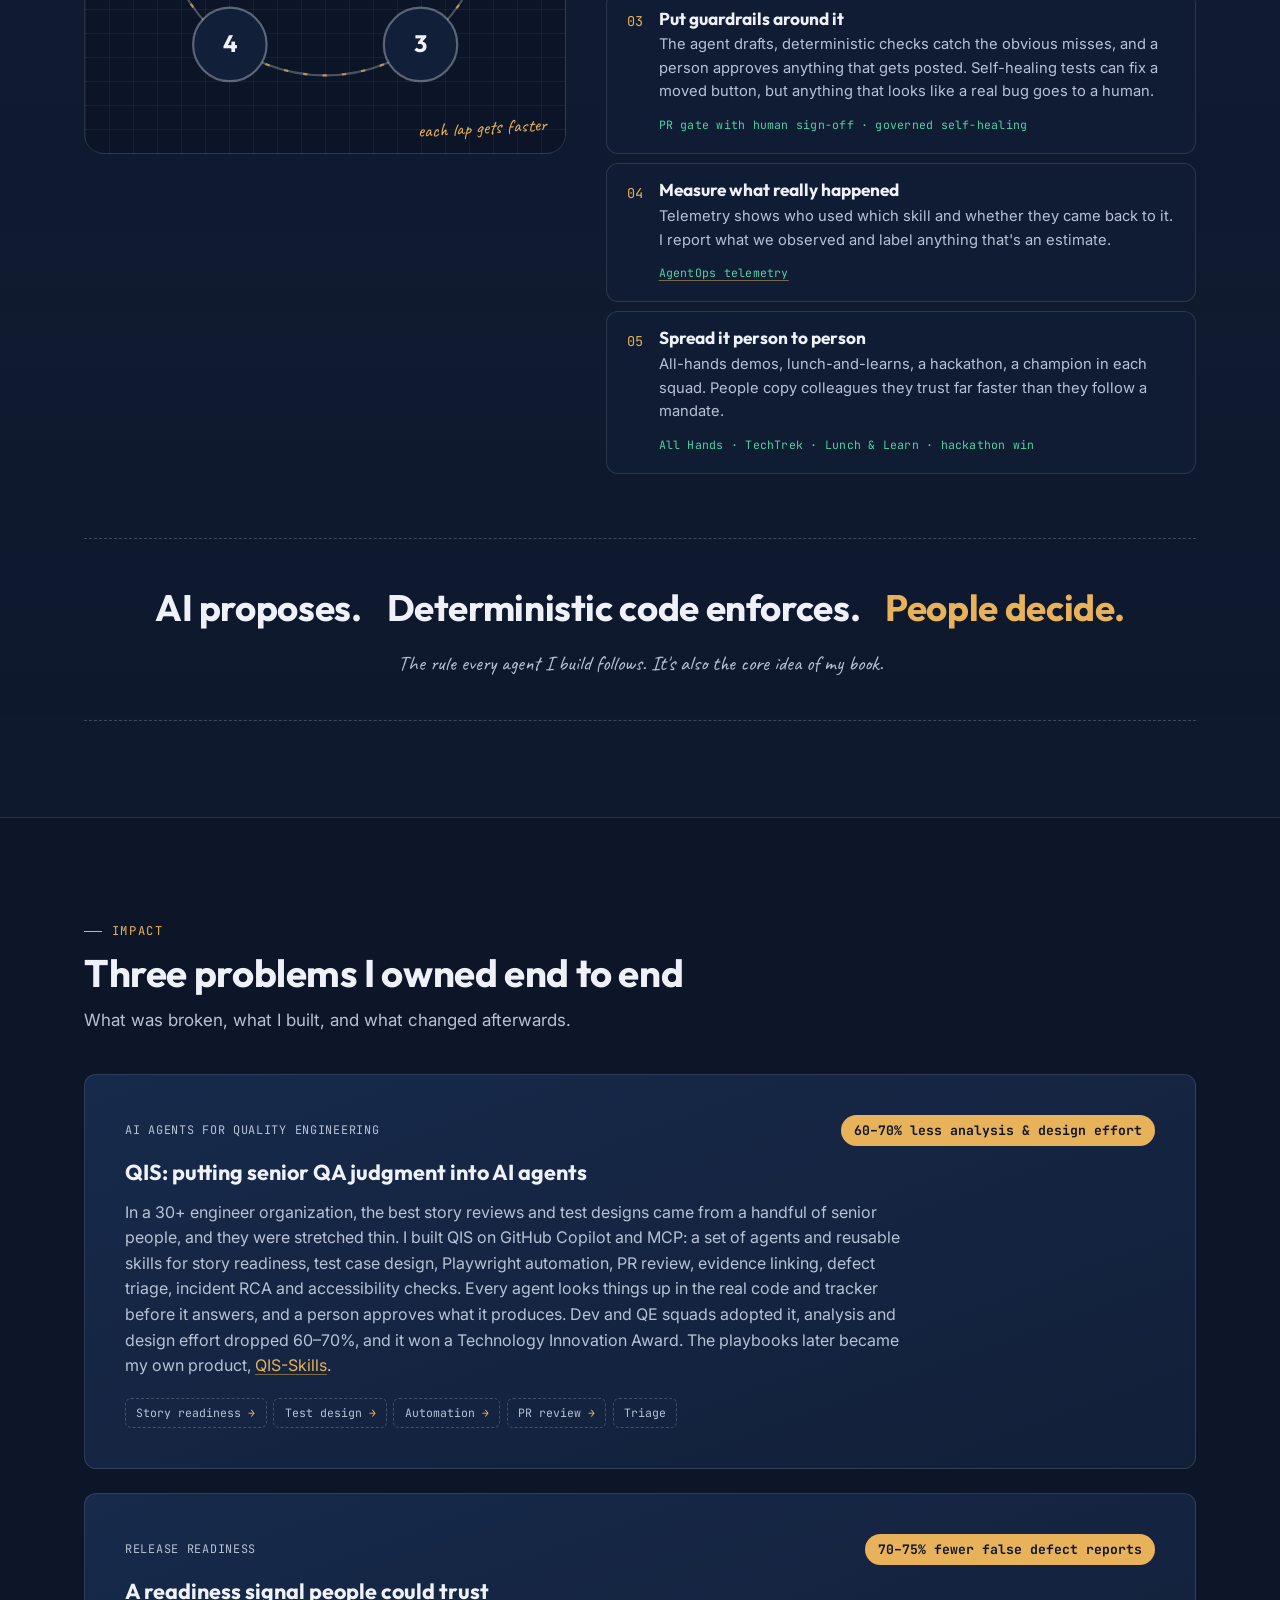
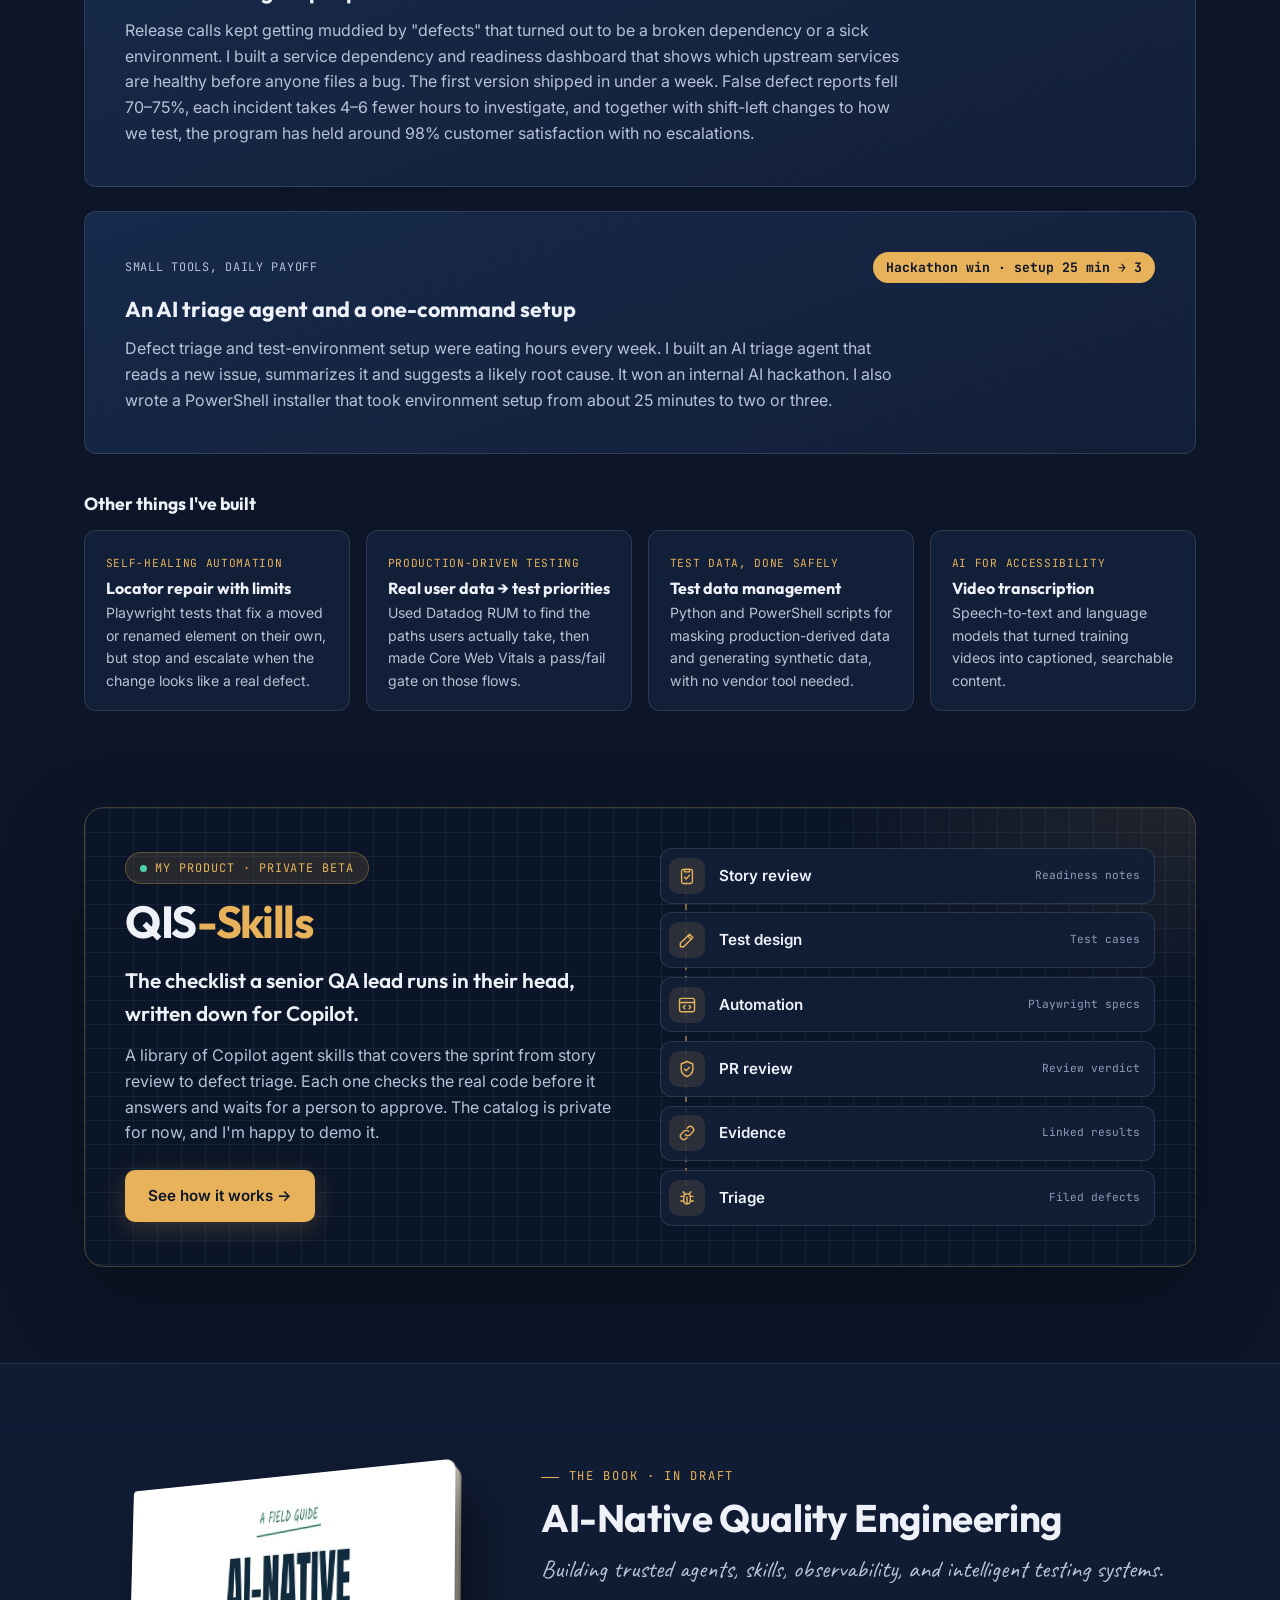
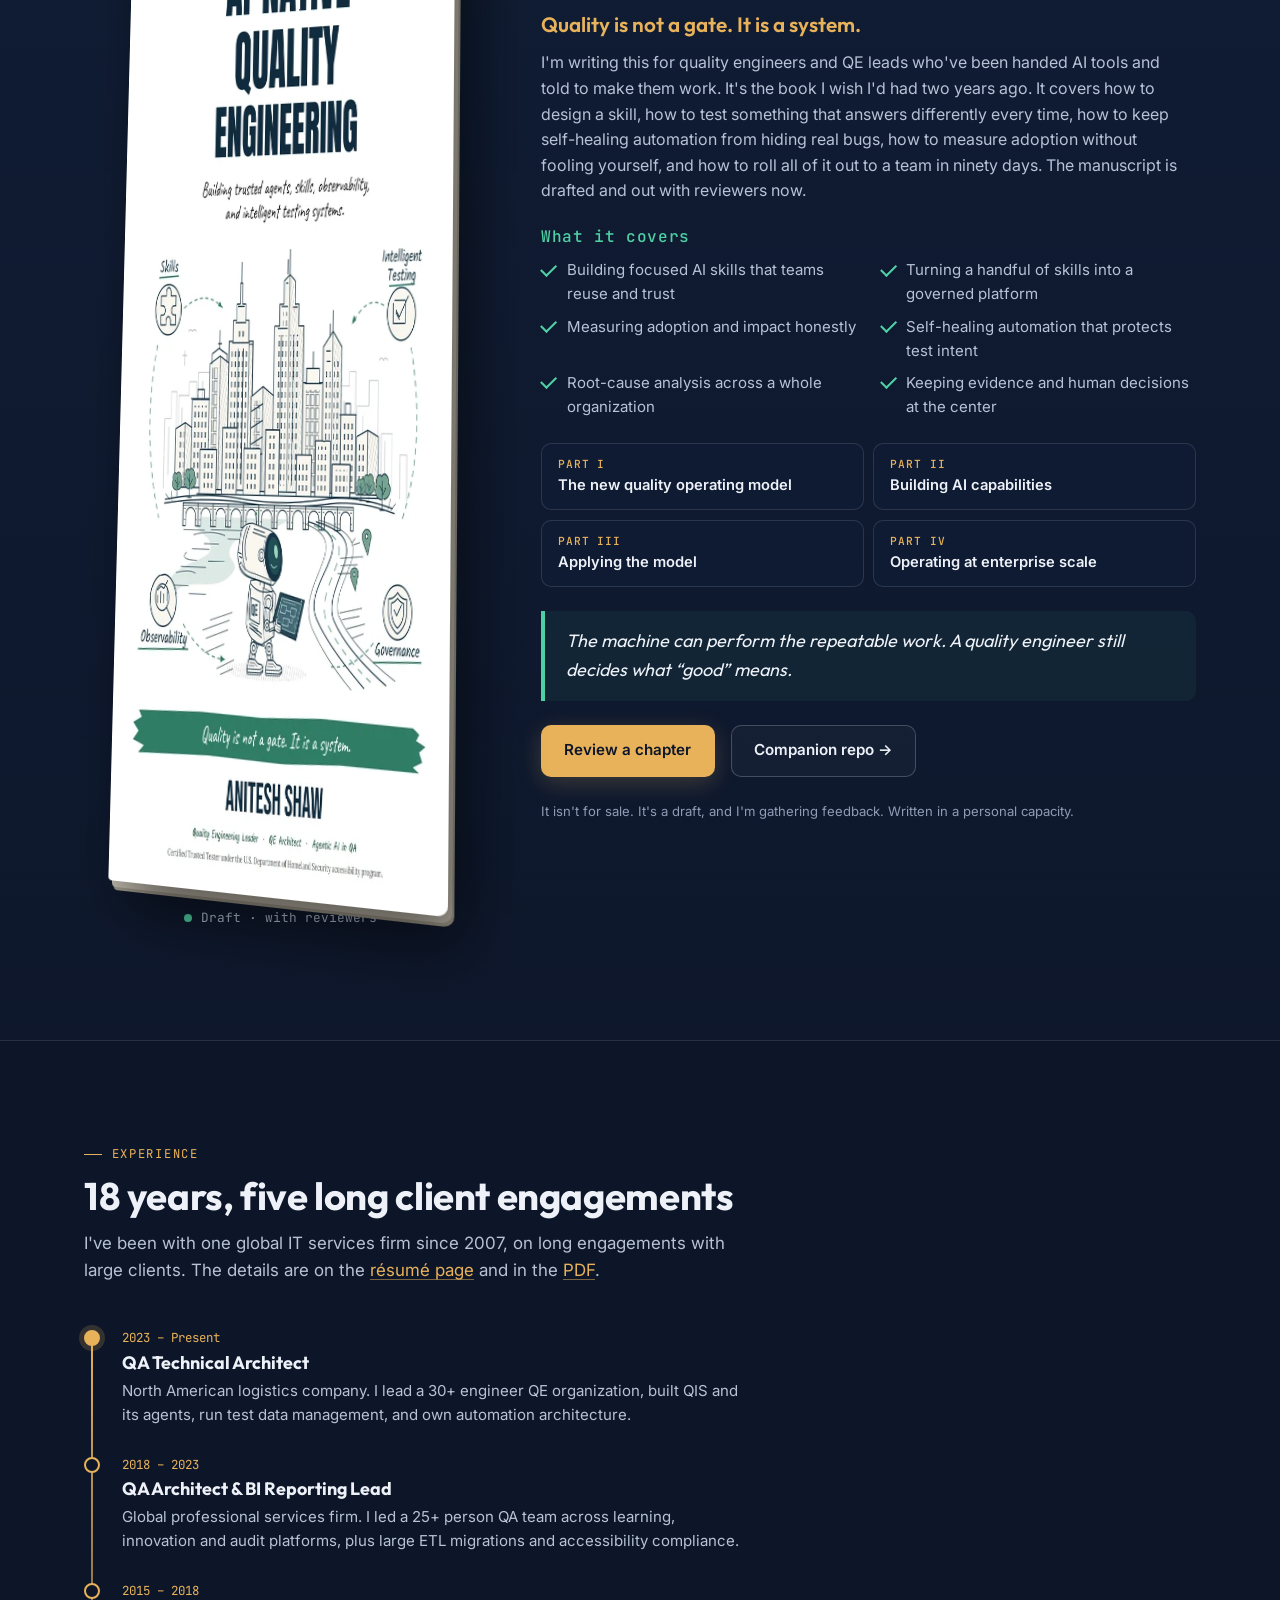
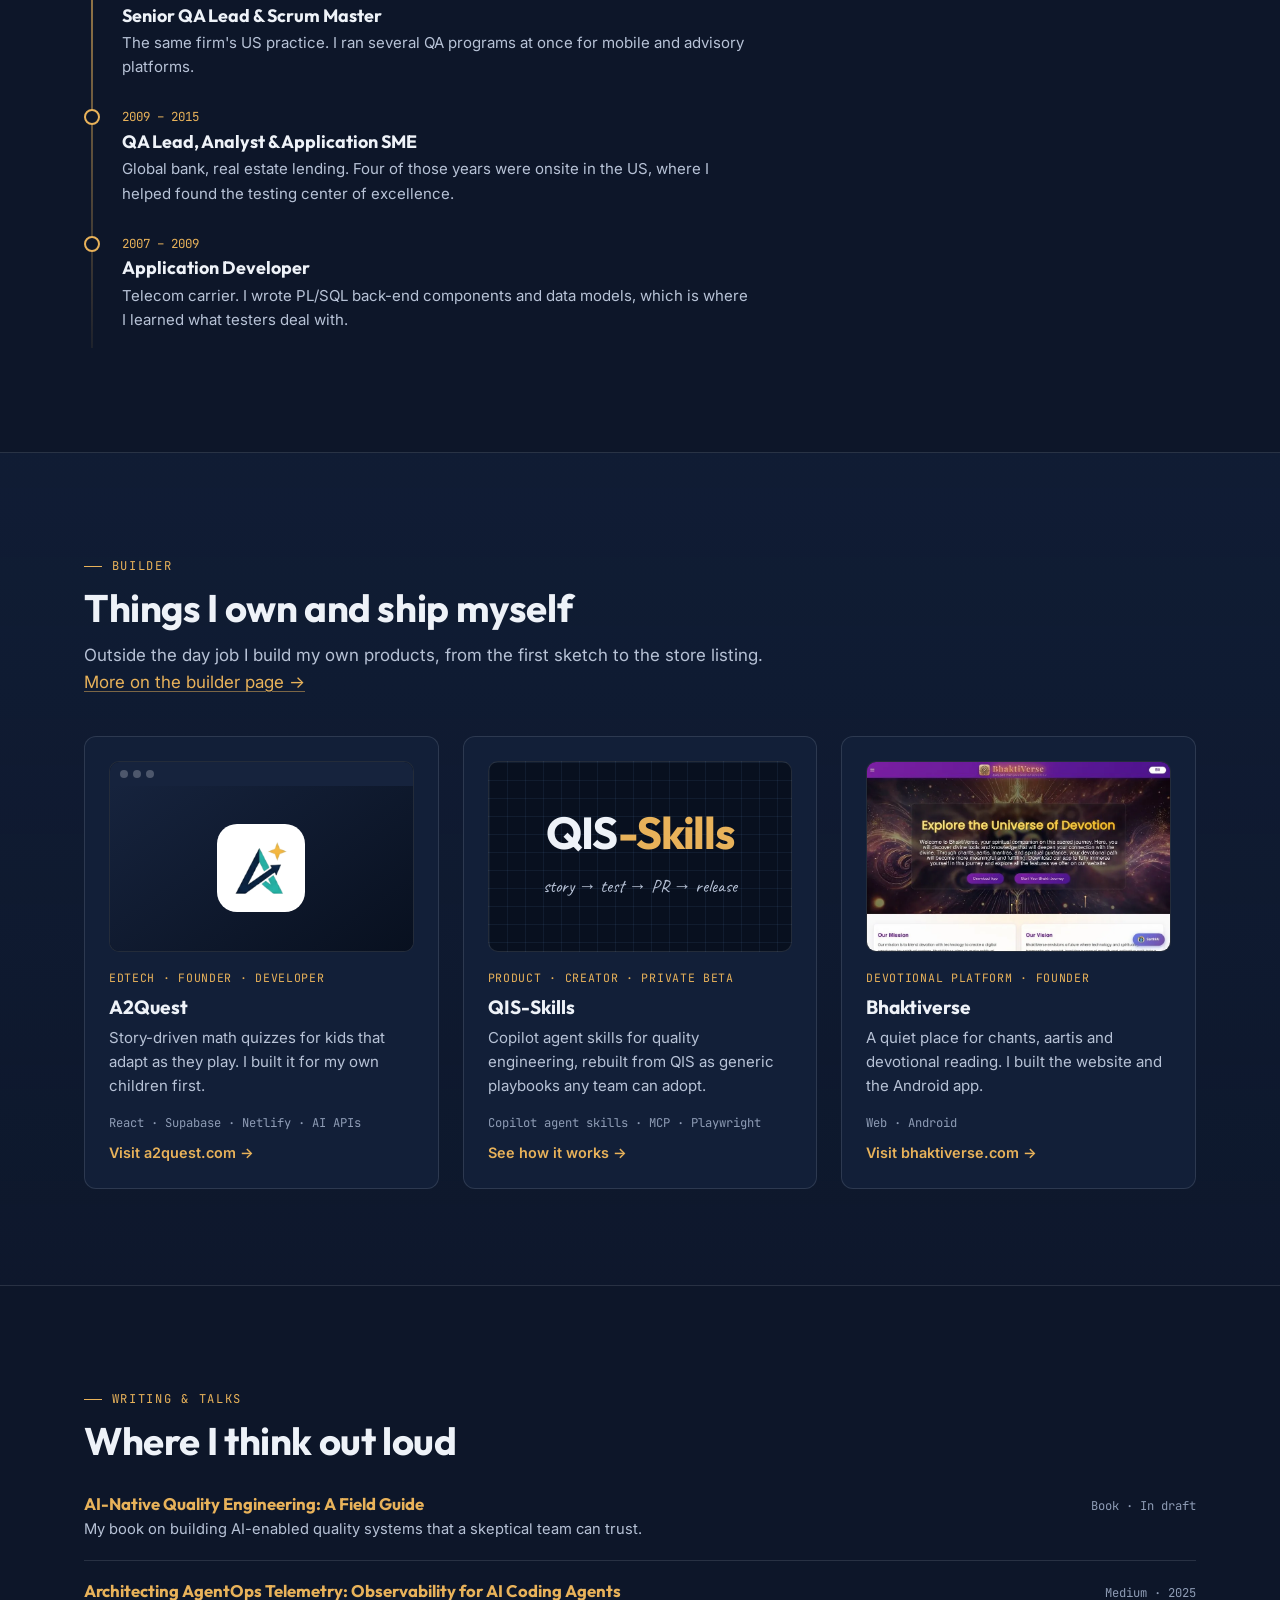
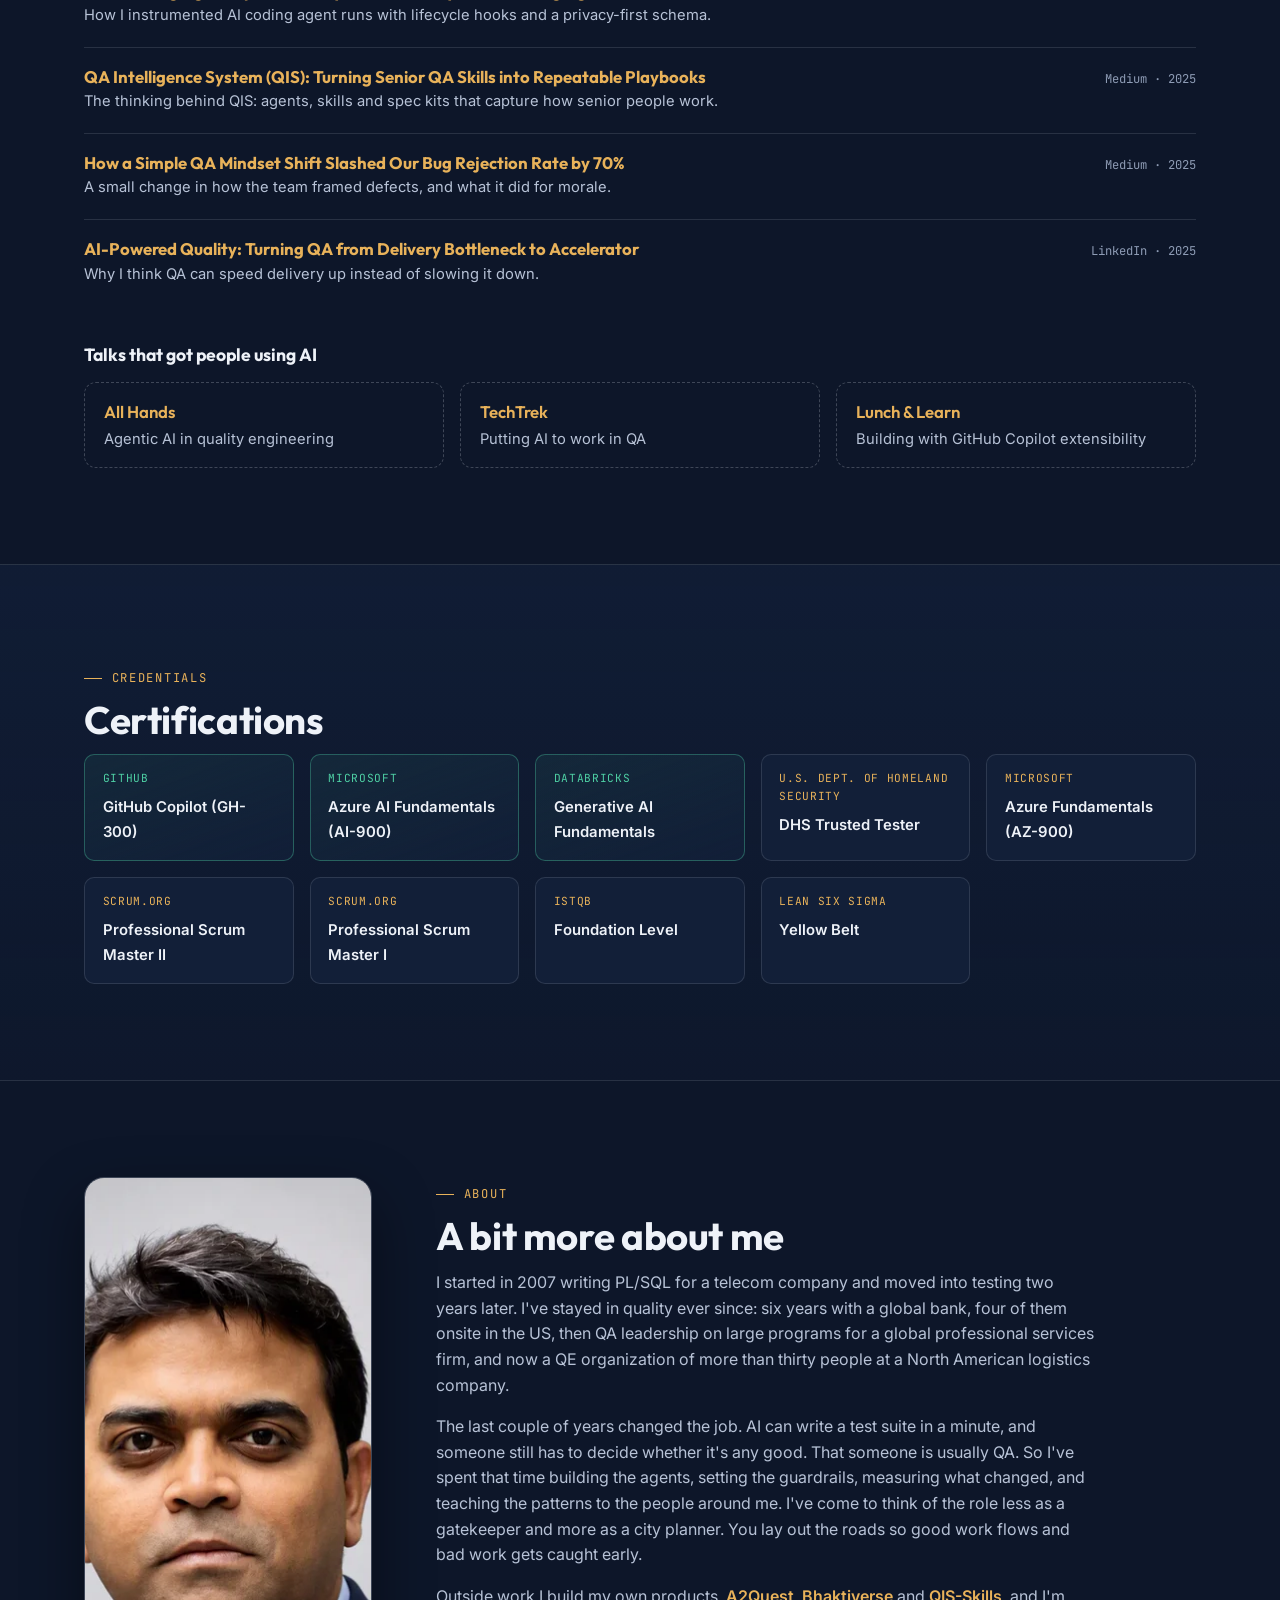
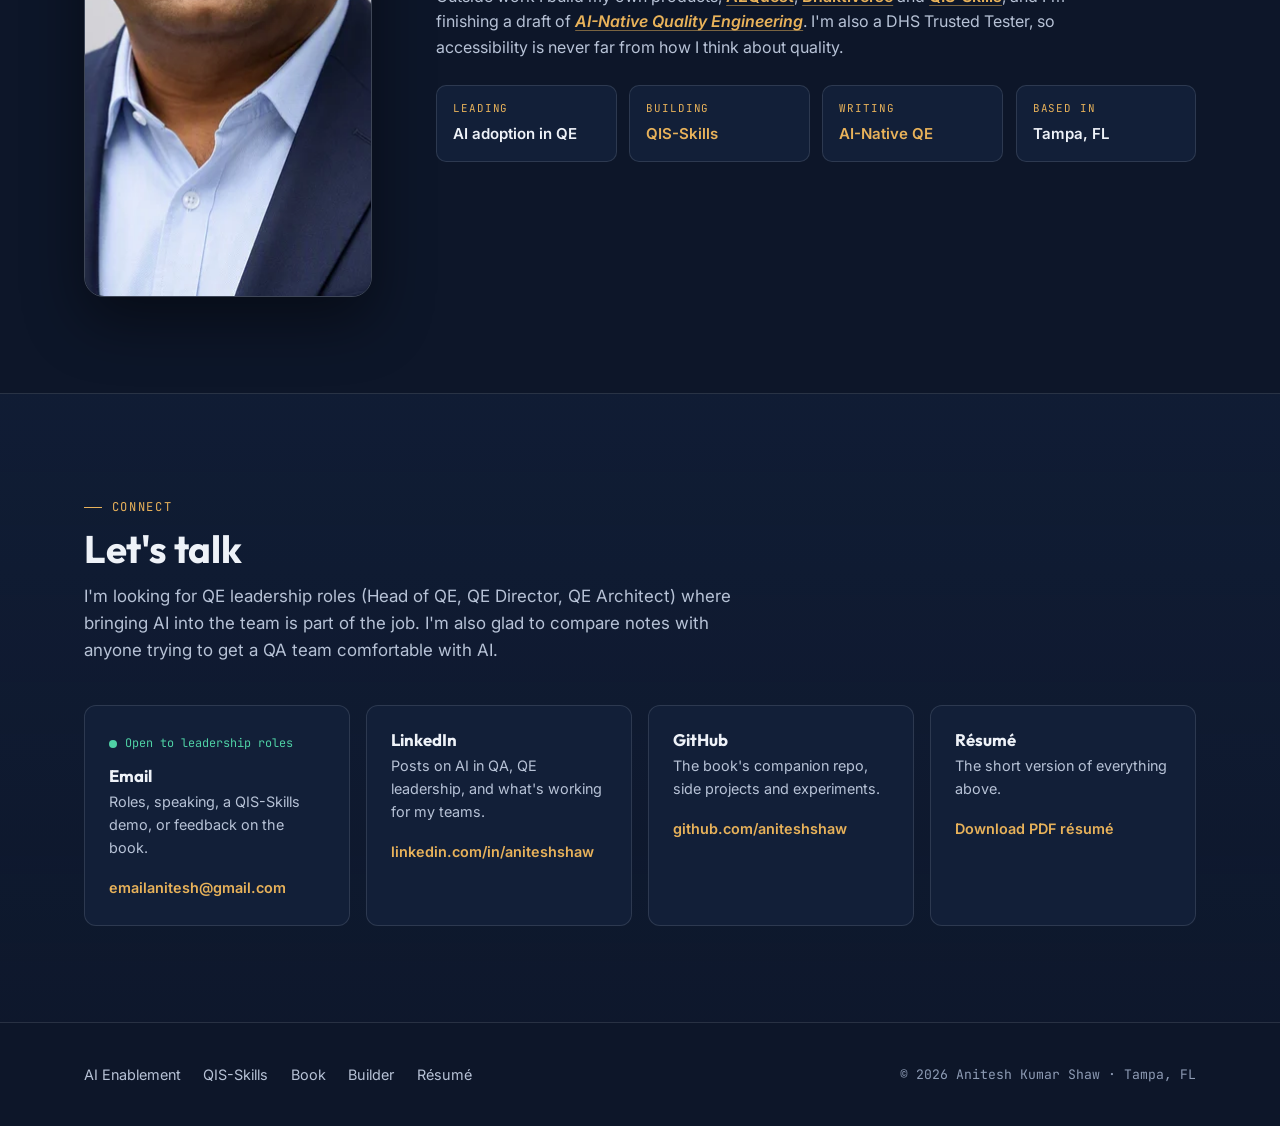
==== commit a685ef27: "Portfolio: QE leadership and AI enablement site Single-page portfolio with an AI enablement playbook" ====
--- a/index.html
+++ b/index.html
@@ -3,33 +3,30 @@
 <head>
 <meta charset="UTF-8" />
 <meta name="viewport" content="width=device-width, initial-scale=1.0" />
-<title>Anitesh Shaw — Quality Engineering Leader | Agentic AI in QA</title>
-<meta name="description" content="Quality Engineering Leader building agentic AI for QA. 18+ years leading QE orgs, 30+ engineers, 60–70% less QA effort via agentic AI workflows." />
+<title>Anitesh Shaw — Quality Engineering Leader · AI Enablement</title>
+<meta name="description" content="Anitesh Shaw leads quality engineering teams and helps them put AI to work. 18+ years in QE, a 30+ engineer organization, AI agents that cut QA analysis and design effort 60–70%, and a book in progress: AI-Native Quality Engineering." />
 <meta name="author" content="Anitesh Kumar Shaw" />
 <link rel="canonical" href="https://aniteshshaw.github.io/" />
 
-<!-- Open Graph -->
 <meta property="og:type" content="website" />
 <meta property="og:url" content="https://aniteshshaw.github.io/" />
-<meta property="og:title" content="Anitesh Shaw — Quality Engineering Leader | Agentic AI in QA" />
-<meta property="og:description" content="Quality Engineering Leader building agentic AI for QA. 18+ years leading QE orgs, 30+ engineers, 60–70% less QA effort via agentic AI workflows." />
+<meta property="og:title" content="Anitesh Shaw — Quality Engineering Leader · AI Enablement" />
+<meta property="og:description" content="I help QA teams put AI to work, and trust what it gives back." />
 <meta property="og:image" content="https://aniteshshaw.github.io/assets/og-image.png" />
 <meta property="og:image:width" content="1200" />
 <meta property="og:image:height" content="630" />
 
-<!-- Twitter Card -->
 <meta name="twitter:card" content="summary_large_image" />
-<meta name="twitter:title" content="Anitesh Shaw — Quality Engineering Leader | Agentic AI in QA" />
-<meta name="twitter:description" content="Quality Engineering Leader building agentic AI for QA. 18+ years, 30+ engineer QE org, 60–70% effort reduction." />
+<meta name="twitter:title" content="Anitesh Shaw — Quality Engineering Leader · AI Enablement" />
+<meta name="twitter:description" content="I help QA teams put AI to work, and trust what it gives back." />
 <meta name="twitter:image" content="https://aniteshshaw.github.io/assets/og-image.png" />
 
 <link rel="icon" href="assets/favicon.svg" type="image/svg+xml" />
-
 <link rel="preconnect" href="https://fonts.googleapis.com" />
 <link rel="preconnect" href="https://fonts.gstatic.com" crossorigin />
-<link href="https://fonts.googleapis.com/css2?family=Outfit:wght@600;700&family=Inter:wght@400;500;600&family=JetBrains+Mono:wght@400;500;700&display=swap" rel="stylesheet" />
-
+<link href="https://fonts.googleapis.com/css2?family=Outfit:wght@500;600;700&family=Inter:wght@400;500;600&family=JetBrains+Mono:wght@400;500;700&family=Caveat:wght@500;700&display=swap" rel="stylesheet" />
 <link rel="stylesheet" href="css/style.css" />
+<script>document.documentElement.classList.add('js');</script>
 
 <script type="application/ld+json">
 {
@@ -37,14 +34,12 @@
   "@type": "Person",
   "name": "Anitesh Kumar Shaw",
   "jobTitle": "Quality Engineering Leader",
+  "description": "Quality engineering leader who helps QA teams adopt AI.",
   "url": "https://aniteshshaw.github.io/",
+  "image": "https://aniteshshaw.github.io/assets/headshot.webp",
   "email": "mailto:emailanitesh@gmail.com",
-  "address": {
-    "@type": "PostalAddress",
-    "addressLocality": "Tampa",
-    "addressRegion": "FL",
-    "addressCountry": "US"
-  },
+  "knowsAbout": ["Quality engineering", "AI agents for testing", "AI adoption", "Test automation architecture", "Playwright", "Accessibility testing"],
+  "address": { "@type": "PostalAddress", "addressLocality": "Tampa", "addressRegion": "FL", "addressCountry": "US" },
   "sameAs": [
     "https://www.linkedin.com/in/aniteshshaw/",
     "https://github.com/aniteshshaw",
@@ -53,26 +48,25 @@
 }
 </script>
 </head>
-<body>
+<body class="page-home">
 <a class="skip-link" href="#main">Skip to main content</a>
 
 <header class="site-header">
   <nav class="nav" aria-label="Primary">
-    <a class="nav__logo" href="#hero">AS</a>
+    <a class="nav__logo" href="#hero"><span class="nav__logo-mark">AS</span><span class="nav__logo-sub">Anitesh Shaw</span></a>
     <button class="nav__toggle" id="navToggle" aria-expanded="false" aria-controls="navMenu" aria-label="Open navigation menu">
       <span class="nav__bar" aria-hidden="true"></span>
       <span class="nav__bar" aria-hidden="true"></span>
       <span class="nav__bar" aria-hidden="true"></span>
     </button>
     <ul class="nav__menu" id="navMenu">
-      <li><a href="#case-studies">Case Studies</a></li>
+      <li><a href="#enablement">AI Enablement</a></li>
+      <li><a href="#case-studies">Impact</a></li>
+      <li><a href="qis-skills/">QIS-Skills</a></li>
+      <li><a href="#book">Book</a></li>
       <li><a href="#experience">Experience</a></li>
-      <li><a href="qis-skills/">QIS-Skills</a></li>
-      <li><a href="#ventures">Ventures</a></li>
-      <li><a href="#writing">Writing</a></li>
-      <li><a href="#credentials">Credentials</a></li>
-      <li><a href="#about">Details</a></li>
-      <li><a href="#contact">Connect</a></li>
+      <li><a href="personal/">Builder</a></li>
+      <li><a href="#contact" class="nav__cta">Let's talk</a></li>
     </ul>
   </nav>
 </header>
@@ -80,263 +74,458 @@
 <main id="main">
 
   <!-- HERO -->
-  <section id="hero" class="hero" aria-labelledby="hero-title">
+  <section id="hero" class="hero hero--home" aria-labelledby="hero-title">
     <div class="hero__bg" aria-hidden="true"></div>
-    <div class="container hero__inner">
-      <p class="hero__name">Anitesh Kumar Shaw · Tampa, FL</p>
-      <h1 id="hero-title">Quality Engineering Leader building <span class="accent">agentic AI</span> for QA.</h1>
-      <p class="hero__lead">
-        <strong>18+ years</strong> leading quality engineering — currently directing a
-        <strong>30+ engineer</strong> global QE organization and cutting QA analysis and design
-        effort <strong>60–70%</strong> with agentic AI workflows built on GitHub Copilot extensibility.
+    <div class="container hero__grid">
+      <div class="hero__copy">
+        <p class="hero__kicker"><span class="live-dot" aria-hidden="true"></span>Quality Engineering Leader · AI Enablement · Tampa, FL</p>
+        <h1 id="hero-title">I help QA teams put <span class="accent">AI to work</span>, and trust what it gives back.</h1>
+        <p class="hero__lead">
+          I've been in quality engineering for 18 years. Today I lead a QE organization of
+          <strong>30+ engineers</strong> across the US and India, and lately most of my energy goes into one
+          problem: getting AI out of the demo and into the sprint. My teams now work with <strong>QIS</strong>,
+          a set of AI agents I built for story reviews, test design, automation and PR checks. Analysis and
+          design effort dropped <strong>60–70%</strong>. I'm writing up what we learned in a book,
+          <a href="#book"><em>AI-Native Quality Engineering</em></a>.
+        </p>
+        <div class="hero__ctas">
+          <a class="btn btn--primary" href="#enablement">How I run AI adoption</a>
+          <a class="btn btn--secondary" href="assets/resume.pdf">Download résumé</a>
+        </div>
+        <ul class="hero__socials">
+          <li><a href="https://www.linkedin.com/in/aniteshshaw/">LinkedIn</a></li>
+          <li><a href="https://github.com/aniteshshaw">GitHub</a></li>
+          <li><a href="https://medium.com/@emailanitesh">Medium</a></li>
+          <li><a href="mailto:emailanitesh@gmail.com">emailanitesh@gmail.com</a></li>
+        </ul>
+      </div>
+
+      <figure class="portrait">
+        <div class="portrait__photo">
+          <img src="assets/headshot.webp" alt="Portrait of Anitesh Kumar Shaw" width="720" height="720" fetchpriority="high" />
+        </div>
+        <figcaption class="portrait__card">
+          <ul class="portrait__facts" aria-label="Highlights">
+            <li><span>Built</span>QIS, winner of a Technology Innovation Award</li>
+            <li><span>Writing</span>AI-Native Quality Engineering</li>
+            <li><span>Certified</span>DHS Trusted Tester · GitHub Copilot</li>
+          </ul>
+        </figcaption>
+      </figure>
+    </div>
+
+    <div class="container">
+      <ul class="stat-strip" aria-label="Career highlights">
+        <li><span class="stat-strip__v" data-count="18" data-suffix="+">18+</span><span class="stat-strip__l">years in quality engineering</span></li>
+        <li><span class="stat-strip__v" data-count="30" data-suffix="+">30+</span><span class="stat-strip__l">engineers led across the US and India</span></li>
+        <li><span class="stat-strip__v">60–70%</span><span class="stat-strip__l">less analysis &amp; design effort with AI agents</span></li>
+        <li><span class="stat-strip__v">~98%</span><span class="stat-strip__l">customer satisfaction, zero escalations</span></li>
+      </ul>
+    </div>
+  </section>
+
+  <!-- AI ENABLEMENT -->
+  <section id="enablement" class="section section--alt" aria-labelledby="enablement-title">
+    <div class="container">
+      <span class="section__label">AI Enablement</span>
+      <h2 class="section__title" id="enablement-title">How I take a team from curious to fluent</h2>
+      <p class="section__lead">
+        Getting the licenses is the easy part. The real work is the few months after, when people decide
+        whether the new tool is worth their time. This is the loop I run. It's how QIS went from a
+        prototype to something Dev and QE squads open every sprint.
       </p>
-      <ul class="hero__stats" aria-label="Career impact highlights">
-        <li class="hero__stat"><span class="hero__stat-value">18+</span><span class="hero__stat-label">Years in QE</span></li>
-        <li class="hero__stat"><span class="hero__stat-value">30+</span><span class="hero__stat-label">Engineers Led</span></li>
-        <li class="hero__stat"><span class="hero__stat-value">60–70%</span><span class="hero__stat-label">QA Effort Cut</span></li>
-        <li class="hero__stat"><span class="hero__stat-value">~98%</span><span class="hero__stat-label">CSI, Zero Escalations</span></li>
-      </ul>
-      <div class="hero__ctas">
-        <a class="btn btn--primary" href="assets/resume.pdf">Download Resume</a>
-        <a class="btn btn--secondary" href="mailto:emailanitesh@gmail.com">Email Me</a>
-      </div>
-      <ul class="hero__socials">
-        <li><a href="https://www.linkedin.com/in/aniteshshaw/">LinkedIn</a></li>
-        <li><a href="https://github.com/aniteshshaw">GitHub</a></li>
-        <li><a href="mailto:emailanitesh@gmail.com">emailanitesh@gmail.com</a></li>
-      </ul>
+
+      <div class="flywheel" data-flywheel>
+        <div class="flywheel__viz reveal" aria-hidden="true">
+          <svg viewBox="0 0 400 400" class="flywheel__svg">
+            <defs>
+              <filter id="fw-ink"><feTurbulence type="fractalNoise" baseFrequency="0.03" numOctaves="2" seed="4"/><feDisplacementMap in="SourceGraphic" scale="1.4"/></filter>
+            </defs>
+            <circle cx="200" cy="200" r="150" class="fw-track" filter="url(#fw-ink)"/>
+            <circle cx="200" cy="200" r="150" class="fw-flow"/>
+            <g class="fw-stage" data-i="0"><circle cx="200" cy="50" r="34"/><text x="200" y="57">1</text></g>
+            <g class="fw-stage" data-i="1"><circle cx="342.7" cy="153.6" r="34"/><text x="342.7" y="160.6">2</text></g>
+            <g class="fw-stage" data-i="2"><circle cx="288.2" cy="321.4" r="34"/><text x="288.2" y="328.4">3</text></g>
+            <g class="fw-stage" data-i="3"><circle cx="111.8" cy="321.4" r="34"/><text x="111.8" y="328.4">4</text></g>
+            <g class="fw-stage" data-i="4"><circle cx="57.3" cy="153.6" r="34"/><text x="57.3" y="160.6">5</text></g>
+            <circle cx="200" cy="200" r="78" class="fw-hub" filter="url(#fw-ink)"/>
+            <text x="200" y="190" class="fw-hub-t">A team that</text>
+            <text x="200" y="214" class="fw-hub-t">trusts its AI</text>
+            <text x="200" y="240" class="fw-hub-s">used · measured</text>
+            <circle cx="200" cy="50" r="7" class="fw-packet"/>
+          </svg>
+          <p class="flywheel__note">each lap gets faster</p>
+        </div>
+
+        <ol class="stages">
+          <li class="stage reveal">
+            <span class="stage__n">01</span>
+            <div>
+              <h3>Start with the work people dread</h3>
+              <p>Story reviews, test design, PR feedback. I pick the tasks where senior people are the bottleneck, because that's where a good agent pays for itself first.</p>
+              <span class="evidence">Where QIS started</span>
+            </div>
+          </li>
+          <li class="stage reveal">
+            <span class="stage__n">02</span>
+            <div>
+              <h3>Write the judgment down</h3>
+              <p>Each skill is a reviewable file with clear inputs, outputs and limits. A new engineer gets the same checklist a 15-year veteran runs in their head.</p>
+              <span class="evidence"><a href="qis-skills/">QIS agents and skills</a></span>
+            </div>
+          </li>
+          <li class="stage reveal">
+            <span class="stage__n">03</span>
+            <div>
+              <h3>Put guardrails around it</h3>
+              <p>The agent drafts, deterministic checks catch the obvious misses, and a person approves anything that gets posted. Self-healing tests can fix a moved button, but anything that looks like a real bug goes to a human.</p>
+              <span class="evidence">PR gate with human sign-off · governed self-healing</span>
+            </div>
+          </li>
+          <li class="stage reveal">
+            <span class="stage__n">04</span>
+            <div>
+              <h3>Measure what really happened</h3>
+              <p>Telemetry shows who used which skill and whether they came back to it. I report what we observed and label anything that's an estimate.</p>
+              <span class="evidence"><a href="https://medium.com/@emailanitesh/architecting-agentops-telemetry-how-i-built-observability-for-ai-coding-agents-with-lifecycle-d4ed71e38237">AgentOps telemetry</a></span>
+            </div>
+          </li>
+          <li class="stage reveal">
+            <span class="stage__n">05</span>
+            <div>
+              <h3>Spread it person to person</h3>
+              <p>All-hands demos, lunch-and-learns, a hackathon, a champion in each squad. People copy colleagues they trust far faster than they follow a mandate.</p>
+              <span class="evidence">All Hands · TechTrek · Lunch &amp; Learn · hackathon win</span>
+            </div>
+          </li>
+        </ol>
+      </div>
+
+      <blockquote class="principle reveal">
+        <p><span>AI proposes.</span> <span>Deterministic code enforces.</span> <span class="accent">People decide.</span></p>
+        <footer>The rule every agent I build follows. It's also the core idea of my book.</footer>
+      </blockquote>
     </div>
   </section>
 
   <!-- CASE STUDIES -->
   <section id="case-studies" class="section" aria-labelledby="case-studies-title">
     <div class="container">
-      <span class="section__label">Case Studies</span>
-      <h2 class="section__title" id="case-studies-title">Where the impact shows up</h2>
-      <p class="section__lead">Three problems I owned end to end — from what was broken to what changed because of it.</p>
+      <span class="section__label">Impact</span>
+      <h2 class="section__title" id="case-studies-title">Three problems I owned end to end</h2>
+      <p class="section__lead">What was broken, what I built, and what changed afterwards.</p>
 
       <div class="case-studies">
-        <article class="case-study">
-          <span class="case-study__tag">Agentic AI for Quality Engineering</span>
-          <span class="case-study__metric">60–70% less analysis/design effort</span>
-          <h3>QIS — QA Intelligence System</h3>
+        <article class="case-study reveal">
+          <div class="case-study__head">
+            <span class="case-study__tag">AI agents for quality engineering</span>
+            <span class="case-study__metric">60–70% less analysis &amp; design effort</span>
+          </div>
+          <h3>QIS: putting senior QA judgment into AI agents</h3>
           <p>
-            Senior QA judgment — story analysis, risk modeling, test design, PR validation — lived in a
-            handful of people's heads and didn't scale across a 30+ engineer org. I built QIS, an
-            MCP-powered agentic AI workflow on GitHub Copilot extensibility: custom agents, reusable AI
-            skills, and spec kits that turn that judgment into a repeatable, reviewable process. It cut
-            QA analysis and design effort 60–70%, was adopted across Dev and QE squads, and won an
-            enterprise Technology Innovation Award and an internal AI hackathon. Its playbooks are
-            productized as <a href="qis-skills/">QIS-Skills</a> — 19 agentic AI skills
-            for GitHub Copilot.
+            In a 30+ engineer organization, the best story reviews and test designs came from a handful of
+            senior people, and they were stretched thin. I built QIS on GitHub Copilot and MCP: a set of
+            agents and reusable skills for story readiness, test case design, Playwright automation, PR review,
+            evidence linking, defect triage, incident RCA and accessibility checks. Every agent looks things up
+            in the real code and tracker before it answers, and a person approves what it produces. Dev and QE
+            squads adopted it, analysis and design effort dropped 60–70%, and it won a Technology Innovation
+            Award. The playbooks later became my own product, <a href="qis-skills/">QIS-Skills</a>.
+          </p>
+          <ol class="case-study__flow" aria-label="Where QIS works">
+            <li>Story readiness</li><li>Test design</li><li>Automation</li><li>PR review</li><li>Triage</li>
+          </ol>
+        </article>
+
+        <article class="case-study reveal">
+          <div class="case-study__head">
+            <span class="case-study__tag">Release readiness</span>
+            <span class="case-study__metric">70–75% fewer false defect reports</span>
+          </div>
+          <h3>A readiness signal people could trust</h3>
+          <p>
+            Release calls kept getting muddied by "defects" that turned out to be a broken dependency or a
+            sick environment. I built a service dependency and readiness dashboard that shows which upstream
+            services are healthy before anyone files a bug. The first version shipped in under a week. False
+            defect reports fell 70–75%, each incident takes 4–6 fewer hours to investigate, and together with
+            shift-left changes to how we test, the program has held around 98% customer satisfaction with no
+            escalations.
           </p>
         </article>
 
-        <article class="case-study">
-          <span class="case-study__tag">Release &amp; Delivery Transformation</span>
-          <span class="case-study__metric">6 wks → 2 wks release cycle</span>
-          <h3>Shrinking the release cycle without shrinking quality</h3>
+        <article class="case-study reveal">
+          <div class="case-study__head">
+            <span class="case-study__tag">Small tools, daily payoff</span>
+            <span class="case-study__metric">Hackathon win · setup 25 min → 3</span>
+          </div>
+          <h3>An AI triage agent and a one-command setup</h3>
           <p>
-            Releases ran on a 6-week cycle, slowed further by false-positive defects clogging the
-            readiness signal. I redesigned the automation architecture and shift-left governance model
-            and built the iADD service-readiness dashboard to surface real risk early. Release cycles
-            dropped to 2 weeks, iADD cut false defects 70–75% and saves 4–6 hours per incident, and the
-            org has sustained ~98% customer satisfaction with zero escalations.
+            Defect triage and test-environment setup were eating hours every week. I built an AI triage agent
+            that reads a new issue, summarizes it and suggests a likely root cause. It won an internal AI
+            hackathon. I also wrote a PowerShell installer that took environment setup from about 25 minutes to
+            two or three.
           </p>
         </article>
-
-        <article class="case-study">
-          <span class="case-study__tag">AI Engineering Tools</span>
-          <span class="case-study__metric">25 min → 2–3 min setup</span>
-          <h3>AIssueBotExpress &amp; LM Quick Installer</h3>
+      </div>
+
+      <h3 class="subhead">Other things I've built</h3>
+      <div class="wins">
+        <div class="win reveal">
+          <span class="win__metric">Self-healing automation</span>
+          <h4>Locator repair with limits</h4>
+          <p>Playwright tests that fix a moved or renamed element on their own, but stop and escalate when the change looks like a real defect.</p>
+        </div>
+        <div class="win reveal">
+          <span class="win__metric">Production-driven testing</span>
+          <h4>Real user data → test priorities</h4>
+          <p>Used Datadog RUM to find the paths users actually take, then made Core Web Vitals a pass/fail gate on those flows.</p>
+        </div>
+        <div class="win reveal">
+          <span class="win__metric">Test data, done safely</span>
+          <h4>Test data management</h4>
+          <p>Python and PowerShell scripts for masking production-derived data and generating synthetic data, with no vendor tool needed.</p>
+        </div>
+        <div class="win reveal">
+          <span class="win__metric">AI for accessibility</span>
+          <h4>Video transcription</h4>
+          <p>Speech-to-text and language models that turned training videos into captioned, searchable content.</p>
+        </div>
+      </div>
+    </div>
+  </section>
+
+  <!-- QIS-SKILLS PRODUCT BAND -->
+  <section id="qis-skills" class="section product-band" aria-labelledby="product-title">
+    <div class="container">
+      <div class="product-band__panel reveal">
+        <div class="product-band__copy">
+          <span class="product-badge">My product · Private beta</span>
+          <h2 id="product-title"><span class="wordmark wordmark--sm">QIS<span>-Skills</span></span></h2>
+          <p class="product-band__claim">The checklist a senior QA lead runs in their head, written down for Copilot.</p>
           <p>
-            Two manual bottlenecks slowing teams down: defect triage and environment setup. I built
-            AIssueBotExpress, an AI-powered triage agent that auto-summarizes issues and surfaces
-            probable root causes — it won an internal AI hackathon. Alongside it, LM Quick Installer
-            automated environment provisioning, cutting setup time from 25 minutes to 2–3 minutes.
+            A library of Copilot agent skills that covers the sprint from story review to defect triage.
+            Each one checks the real code before it answers and waits for a person to approve. The catalog
+            is private for now, and I'm happy to demo it.
           </p>
-        </article>
-      </div>
-
-      <h3 style="font-size:1.1rem; margin-top:2.5rem;">More engineering wins</h3>
-      <div class="wins">
-        <div class="win">
-          <span class="win__metric">Observability-driven testing</span>
-          <h4>Datadog RUM → test generation</h4>
-          <p>Derived automated test scenarios from real user flows, with Core Web Vitals as pass/fail quality gates.</p>
-        </div>
-        <div class="win">
-          <span class="win__metric">AI for accessibility</span>
-          <h4>AIVideoTranscriber</h4>
-          <p>AI video-to-text transcription using Azure Cognitive Services and embeddings — improved content accessibility and searchability at KPMG.</p>
-        </div>
-        <div class="win">
-          <span class="win__metric">Manual toil eliminated</span>
-          <h4>RPA &amp; workflow automation</h4>
-          <p>UiPath- and script-driven automations for environment checks, data prep, and health validations.</p>
-        </div>
-        <div class="win">
-          <span class="win__metric">Team visibility</span>
-          <h4>TRP — Team &amp; Resource Productivity</h4>
-          <p>Automated QA activity tracking that raised visibility and team efficiency for leadership.</p>
-        </div>
+          <a class="btn btn--primary" href="qis-skills/">See how it works →</a>
+        </div>
+        <!-- qis:begin home-pipeline -->
+<ol class="band-pipe" aria-label="Where the skills work, story to release">
+          <li style="--i:0"><span class="band-pipe__row"><span class="band-pipe__ico"><svg class="ico" viewBox="0 0 24 24" fill="none" stroke="currentColor" stroke-width="1.7" stroke-linecap="round" stroke-linejoin="round" aria-hidden="true"><rect x="5.5" y="4" width="13" height="17" rx="2"/><path d="M9 4h6v3H9z"/><path d="m9 13.5 2 2 4-4.5"/></svg></span><span class="band-pipe__name">Story review</span><span class="band-pipe__art">Readiness notes</span></span></li>
+          <li style="--i:1"><span class="band-pipe__row"><span class="band-pipe__ico"><svg class="ico" viewBox="0 0 24 24" fill="none" stroke="currentColor" stroke-width="1.7" stroke-linecap="round" stroke-linejoin="round" aria-hidden="true"><path d="M4 20h4L19 9l-4-4L4 16z"/><path d="m13 7 4 4"/></svg></span><span class="band-pipe__name">Test design</span><span class="band-pipe__art">Test cases</span></span></li>
+          <li style="--i:2"><span class="band-pipe__row"><span class="band-pipe__ico"><svg class="ico" viewBox="0 0 24 24" fill="none" stroke="currentColor" stroke-width="1.7" stroke-linecap="round" stroke-linejoin="round" aria-hidden="true"><rect x="3" y="4" width="18" height="16" rx="2"/><path d="M3 9h18"/><path d="m9.5 12.5-2 2 2 2M14.5 12.5l2 2-2 2"/></svg></span><span class="band-pipe__name">Automation</span><span class="band-pipe__art">Playwright specs</span></span></li>
+          <li style="--i:3"><span class="band-pipe__row"><span class="band-pipe__ico"><svg class="ico" viewBox="0 0 24 24" fill="none" stroke="currentColor" stroke-width="1.7" stroke-linecap="round" stroke-linejoin="round" aria-hidden="true"><path d="M12 3 5 6v6c0 4.5 3 7.5 7 9 4-1.5 7-4.5 7-9V6z"/><path d="m9 12 2 2 4-4"/></svg></span><span class="band-pipe__name">PR review</span><span class="band-pipe__art">Review verdict</span></span></li>
+          <li style="--i:4"><span class="band-pipe__row"><span class="band-pipe__ico"><svg class="ico" viewBox="0 0 24 24" fill="none" stroke="currentColor" stroke-width="1.7" stroke-linecap="round" stroke-linejoin="round" aria-hidden="true"><path d="M10 14a4 4 0 0 0 5.7 0l3-3a4 4 0 0 0-5.7-5.7l-1 1"/><path d="M14 10a4 4 0 0 0-5.7 0l-3 3a4 4 0 0 0 5.7 5.7l1-1"/></svg></span><span class="band-pipe__name">Evidence</span><span class="band-pipe__art">Linked results</span></span></li>
+          <li style="--i:5"><span class="band-pipe__row"><span class="band-pipe__ico"><svg class="ico" viewBox="0 0 24 24" fill="none" stroke="currentColor" stroke-width="1.7" stroke-linecap="round" stroke-linejoin="round" aria-hidden="true"><rect x="8" y="7" width="8" height="12" rx="4"/><path d="M12 11v8M4.5 10H8M16 10h3.5M4.5 15.5H8M16 15.5h3.5M9.5 7.5 7.5 4.5M14.5 7.5l2-3"/></svg></span><span class="band-pipe__name">Triage</span><span class="band-pipe__art">Filed defects</span></span></li>
+        </ol>
+<!-- qis:end home-pipeline -->
+      </div>
+    </div>
+  </section>
+
+  <!-- BOOK -->
+  <section id="book" class="section section--alt book-feature" aria-labelledby="book-title">
+    <div class="container book-feature__grid">
+      <div class="book-feature__cover reveal">
+        <div class="book3d" data-tilt>
+          <img src="assets/book/ai-native-qe-cover.webp" alt="Draft cover of AI-Native Quality Engineering: A Field Guide, by Anitesh Shaw. A sketched robot labelled QE studies a blueprint in front of a city skyline." width="640" height="1024" loading="lazy" />
+        </div>
+        <p class="book-feature__status"><span class="live-dot" aria-hidden="true"></span>Draft · with reviewers</p>
+      </div>
+
+      <div class="book-feature__copy">
+        <span class="section__label">The book · in draft</span>
+        <h2 class="section__title" id="book-title">AI-Native Quality Engineering</h2>
+        <p class="book-feature__sub">Building trusted agents, skills, observability, and intelligent testing systems.</p>
+        <p class="book-feature__hook">Quality is not a gate. It is a system.</p>
+        <p class="prose">
+          I'm writing this for quality engineers and QE leads who've been handed AI tools and told to make
+          them work. It's the book I wish I'd had two years ago. It covers how to design a skill, how to test
+          something that answers differently every time, how to keep self-healing automation from hiding real
+          bugs, how to measure adoption without fooling yourself, and how to roll all of it out to a team in
+          ninety days. The manuscript is drafted and out with reviewers now.
+        </p>
+
+        <h3 class="book-feature__h">What it covers</h3>
+        <ul class="checklist">
+          <li>Building focused AI skills that teams reuse and trust</li>
+          <li>Turning a handful of skills into a governed platform</li>
+          <li>Measuring adoption and impact honestly</li>
+          <li>Self-healing automation that protects test intent</li>
+          <li>Root-cause analysis across a whole organization</li>
+          <li>Keeping evidence and human decisions at the center</li>
+        </ul>
+
+        <ol class="parts" aria-label="Book structure">
+          <li><span>Part I</span>The new quality operating model</li>
+          <li><span>Part II</span>Building AI capabilities</li>
+          <li><span>Part III</span>Applying the model</li>
+          <li><span>Part IV</span>Operating at enterprise scale</li>
+        </ol>
+
+        <blockquote class="pull-quote">
+          <p>The machine can perform the repeatable work. A quality engineer still decides what “good” means.</p>
+        </blockquote>
+
+        <div class="hero__ctas">
+          <a class="btn btn--primary" href="mailto:emailanitesh@gmail.com?subject=Reviewing%20a%20chapter%20of%20AI-Native%20Quality%20Engineering">Review a chapter</a>
+          <a class="btn btn--secondary" href="https://github.com/aniteshshaw/ai-native-qe-companion">Companion repo →</a>
+        </div>
+        <p class="fineprint">It isn't for sale. It's a draft, and I'm gathering feedback. Written in a personal capacity.</p>
       </div>
     </div>
   </section>
 
   <!-- EXPERIENCE -->
-  <section id="experience" class="section section--alt" aria-labelledby="experience-title">
+  <section id="experience" class="section" aria-labelledby="experience-title">
     <div class="container">
       <span class="section__label">Experience</span>
-      <h2 class="section__title" id="experience-title">18 years, five Fortune 500 engagements</h2>
-      <p class="section__lead">A progressive QA leadership career with Tata Consultancy Services — full detail on the <a href="resume/">HTML résumé</a> or the <a href="assets/resume.pdf">PDF</a>.</p>
-      <div class="exp-list">
-        <div class="exp-row">
-          <div>
-            <h3>QA Technical Architect</h3>
-            <span class="exp-row__org">A leading North American logistics enterprise — 30+ engineer global QE org, QIS, release transformation</span>
-          </div>
-          <span class="exp-row__dates">2023 – Present</span>
-        </div>
-        <div class="exp-row">
-          <div>
-            <h3>QA Architect &amp; BI Reporting Lead</h3>
-            <span class="exp-row__org">KPMG Global — 25+ member team, AIVideoTranscriber, large-scale ETL migrations, accessibility compliance</span>
-          </div>
-          <span class="exp-row__dates">2018 – 2023</span>
-        </div>
-        <div class="exp-row">
-          <div>
-            <h3>Senior QA Lead &amp; Scrum Master</h3>
-            <span class="exp-row__org">KPMG US — concurrent QA programs for enterprise mobility and advisory platforms</span>
-          </div>
-          <span class="exp-row__dates">2015 – 2018</span>
-        </div>
-        <div class="exp-row">
-          <div>
-            <h3>QA Lead, Analyst &amp; Application SME</h3>
-            <span class="exp-row__org">Citibank — Real Estate Lending portfolio, 4 years onsite in the US, co-founded the client's Testing Center of Excellence</span>
-          </div>
-          <span class="exp-row__dates">2009 – 2015</span>
-        </div>
-        <div class="exp-row">
-          <div>
-            <h3>Application Developer</h3>
-            <span class="exp-row__org">British Telecom — PL/SQL back-end components and data models</span>
-          </div>
-          <span class="exp-row__dates">2007 – 2009</span>
-        </div>
-      </div>
-    </div>
-  </section>
-
-  <!-- INDEPENDENT VENTURES -->
-  <section id="ventures" class="section" aria-labelledby="ventures-title">
-    <div class="container">
-      <span class="section__label">Independent Ventures</span>
-      <h2 class="section__title" id="ventures-title">Things I've designed, built, and shipped end to end</h2>
-      <p class="section__lead">Outside client and employer work — products I own, start to finish.</p>
+      <h2 class="section__title" id="experience-title">18 years, five long client engagements</h2>
+      <p class="section__lead">I've been with one global IT services firm since 2007, on long engagements with large clients. The details are on the <a href="resume/">résumé page</a> and in the <a href="assets/resume.pdf">PDF</a>.</p>
+      <ol class="timeline">
+        <li class="timeline__item reveal">
+          <span class="timeline__dates">2023 – Present</span>
+          <h3>QA Technical Architect</h3>
+          <p>North American logistics company. I lead a 30+ engineer QE organization, built QIS and its agents, run test data management, and own automation architecture.</p>
+        </li>
+        <li class="timeline__item reveal">
+          <span class="timeline__dates">2018 – 2023</span>
+          <h3>QA Architect &amp; BI Reporting Lead</h3>
+          <p>Global professional services firm. I led a 25+ person QA team across learning, innovation and audit platforms, plus large ETL migrations and accessibility compliance.</p>
+        </li>
+        <li class="timeline__item reveal">
+          <span class="timeline__dates">2015 – 2018</span>
+          <h3>Senior QA Lead &amp; Scrum Master</h3>
+          <p>The same firm's US practice. I ran several QA programs at once for mobile and advisory platforms.</p>
+        </li>
+        <li class="timeline__item reveal">
+          <span class="timeline__dates">2009 – 2015</span>
+          <h3>QA Lead, Analyst &amp; Application SME</h3>
+          <p>Global bank, real estate lending. Four of those years were onsite in the US, where I helped found the testing center of excellence.</p>
+        </li>
+        <li class="timeline__item reveal">
+          <span class="timeline__dates">2007 – 2009</span>
+          <h3>Application Developer</h3>
+          <p>Telecom carrier. I wrote PL/SQL back-end components and data models, which is where I learned what testers deal with.</p>
+        </li>
+      </ol>
+    </div>
+  </section>
+
+  <!-- BUILDER -->
+  <section id="builder" class="section section--alt" aria-labelledby="builder-title">
+    <div class="container">
+      <span class="section__label">Builder</span>
+      <h2 class="section__title" id="builder-title">Things I own and ship myself</h2>
+      <p class="section__lead">Outside the day job I build my own products, from the first sketch to the store listing. <a href="personal/">More on the builder page →</a></p>
 
       <div class="ventures">
-        <article class="venture-card">
+        <article class="venture-card reveal">
           <div class="venture-card__frame">
             <div class="venture-card__chrome" aria-hidden="true"><span></span><span></span><span></span></div>
             <div class="venture-card__brand">
               <img src="assets/projects/a2quest-icon.png" alt="A2Quest logo" loading="lazy" width="88" height="88" />
             </div>
           </div>
-          <span class="venture-card__role">Founder · Designer · Developer</span>
+          <span class="venture-card__role">EdTech · Founder · Developer</span>
           <h3>A2Quest</h3>
-          <p>Story-driven EdTech — an adaptive math quiz engine for kids, designed, built, and shipped end to end.</p>
-          <span class="venture-card__stack">Supabase · Netlify · AI APIs</span>
+          <p>Story-driven math quizzes for kids that adapt as they play. I built it for my own children first.</p>
+          <span class="venture-card__stack">React · Supabase · Netlify · AI APIs</span>
           <a class="venture-card__link" href="https://a2quest.com">Visit a2quest.com →</a>
         </article>
 
-        <article class="venture-card">
+        <article class="venture-card venture-card--qis reveal">
+          <div class="venture-card__frame venture-card__frame--qis" aria-hidden="true">
+            <span class="wordmark wordmark--sm">QIS<span>-Skills</span></span>
+            <span class="venture-card__qis-sub">story → test → PR → release</span>
+          </div>
+          <span class="venture-card__role">Product · Creator · Private beta</span>
+          <h3>QIS-Skills</h3>
+          <p>Copilot agent skills for quality engineering, rebuilt from QIS as generic playbooks any team can adopt.</p>
+          <span class="venture-card__stack">Copilot agent skills · MCP · Playwright</span>
+          <a class="venture-card__link" href="qis-skills/">See how it works →</a>
+        </article>
+
+        <article class="venture-card reveal">
           <div class="venture-card__frame">
             <img src="assets/projects/bhaktiverse-web.webp" alt="Bhaktiverse website homepage" loading="lazy" width="900" height="563" />
           </div>
-          <span class="venture-card__role">Founder · Designer · Developer</span>
+          <span class="venture-card__role">Devotional platform · Founder</span>
           <h3>Bhaktiverse</h3>
-          <p>A devotional content platform and community — designed and built the website and Android app end to end.</p>
+          <p>A quiet place for chants, aartis and devotional reading. I built the website and the Android app.</p>
           <span class="venture-card__stack">Web · Android</span>
           <a class="venture-card__link" href="https://www.bhaktiverse.com">Visit bhaktiverse.com →</a>
-          <a class="venture-card__link" href="https://play.google.com/store/apps/details?id=com.anitesh.bhaktiverse">Google Play →</a>
         </article>
-
-        <article class="venture-card">
-          <div class="venture-card__frame">
-            <img src="assets/qis/ecosystem.webp" alt="QIS-Skills ecosystem diagram" loading="lazy" width="1400" height="787" />
-          </div>
-          <span class="venture-card__role">Creator · Architect · MIT Licensed</span>
-          <h3>QIS-Skills</h3>
-          <p>19 agentic AI skills for quality engineering — the productized distillation of QIS, built for GitHub Copilot.</p>
-          <span class="venture-card__stack">Copilot Agent Skills · Markdown</span>
-          <a class="venture-card__link" href="qis-skills/">Explore all 19 skills →</a>
-        </article>
       </div>
     </div>
   </section>
 
   <!-- WRITING & TALKS -->
-  <section id="writing" class="section section--alt" aria-labelledby="writing-title">
+  <section id="writing" class="section" aria-labelledby="writing-title">
     <div class="container">
       <span class="section__label">Writing &amp; Talks</span>
-      <h2 class="section__title" id="writing-title">Writing &amp; Talks</h2>
+      <h2 class="section__title" id="writing-title">Where I think out loud</h2>
 
       <div class="writing-list">
         <div class="writing-item">
           <div class="writing-item__body">
+            <h3><a href="#book">AI-Native Quality Engineering: A Field Guide</a></h3>
+            <p>My book on building AI-enabled quality systems that a skeptical team can trust.</p>
+          </div>
+          <span class="writing-item__meta">Book · In draft</span>
+        </div>
+        <div class="writing-item">
+          <div class="writing-item__body">
             <h3><a href="https://medium.com/@emailanitesh/architecting-agentops-telemetry-how-i-built-observability-for-ai-coding-agents-with-lifecycle-d4ed71e38237">Architecting AgentOps Telemetry: Observability for AI Coding Agents</a></h3>
-            <p>Lifecycle hooks and privacy-first schemas for instrumenting AI coding agent runs into actionable quality signals.</p>
+            <p>How I instrumented AI coding agent runs with lifecycle hooks and a privacy-first schema.</p>
           </div>
           <span class="writing-item__meta">Medium · 2025</span>
         </div>
         <div class="writing-item">
           <div class="writing-item__body">
             <h3><a href="https://medium.com/@emailanitesh/qa-intelligence-system-qis-turning-senior-qa-skills-into-repeatable-playbooks-7282680d1e6d">QA Intelligence System (QIS): Turning Senior QA Skills into Repeatable Playbooks</a></h3>
-            <p>How QIS encodes senior QA judgment into MCP-powered agents, skills, and spec kits.</p>
+            <p>The thinking behind QIS: agents, skills and spec kits that capture how senior people work.</p>
           </div>
           <span class="writing-item__meta">Medium · 2025</span>
         </div>
         <div class="writing-item">
           <div class="writing-item__body">
             <h3><a href="https://medium.com/@emailanitesh/how-a-simple-qa-mindset-shift-slashed-our-bug-rejection-rate-by-70-and-boosted-team-morale-f83a6098627c">How a Simple QA Mindset Shift Slashed Our Bug Rejection Rate by 70%</a></h3>
-            <p>A small shift in how the team framed quality cut our bug rejection rate by 70% — and lifted morale along the way.</p>
+            <p>A small change in how the team framed defects, and what it did for morale.</p>
           </div>
           <span class="writing-item__meta">Medium · 2025</span>
         </div>
         <div class="writing-item">
           <div class="writing-item__body">
             <h3><a href="https://www.linkedin.com/pulse/ai-powered-quality-turning-qa-from-delivery-bottleneck-anitesh-shaw-mqlye/">AI-Powered Quality: Turning QA from Delivery Bottleneck to Accelerator</a></h3>
-            <p>How intelligent automation and agentic QA turn quality from a delivery bottleneck into a delivery accelerator.</p>
+            <p>Why I think QA can speed delivery up instead of slowing it down.</p>
           </div>
           <span class="writing-item__meta">LinkedIn · 2025</span>
         </div>
       </div>
 
-      <h3 class="section__title" style="font-size:1.1rem; margin-top:2.5rem;">Internal Talks</h3>
-      <ul class="talks-list">
-        <li><strong>All Hands</strong> — Agentic AI in Quality Engineering</li>
-        <li><strong>TechTrek</strong> — AI-driven QA enablement</li>
-        <li><strong>Lunch &amp; Learn</strong> — Building with GitHub Copilot extensibility</li>
+      <h3 class="subhead">Talks that got people using AI</h3>
+      <ul class="talks">
+        <li><strong>All Hands</strong><span>Agentic AI in quality engineering</span></li>
+        <li><strong>TechTrek</strong><span>Putting AI to work in QA</span></li>
+        <li><strong>Lunch &amp; Learn</strong><span>Building with GitHub Copilot extensibility</span></li>
       </ul>
     </div>
   </section>
 
   <!-- CREDENTIALS -->
-  <section id="credentials" class="section" aria-labelledby="credentials-title">
+  <section id="credentials" class="section section--alt" aria-labelledby="credentials-title">
     <div class="container">
       <span class="section__label">Credentials</span>
-      <h2 class="section__title" id="credentials-title">Credentials</h2>
+      <h2 class="section__title" id="credentials-title">Certifications</h2>
 
       <div class="cred-row">
-        <div class="cred-tile"><span class="cred-tile__issuer">Microsoft</span><span class="cred-tile__name">Azure AI Fundamentals (AI-900)</span></div>
+        <div class="cred-tile cred-tile--ai"><span class="cred-tile__issuer">GitHub</span><span class="cred-tile__name">GitHub Copilot (GH-300)</span></div>
+        <div class="cred-tile cred-tile--ai"><span class="cred-tile__issuer">Microsoft</span><span class="cred-tile__name">Azure AI Fundamentals (AI-900)</span></div>
+        <div class="cred-tile cred-tile--ai"><span class="cred-tile__issuer">Databricks</span><span class="cred-tile__name">Generative AI Fundamentals</span></div>
+        <div class="cred-tile"><span class="cred-tile__issuer">U.S. Dept. of Homeland Security</span><span class="cred-tile__name">DHS Trusted Tester</span></div>
         <div class="cred-tile"><span class="cred-tile__issuer">Microsoft</span><span class="cred-tile__name">Azure Fundamentals (AZ-900)</span></div>
-        <div class="cred-tile"><span class="cred-tile__issuer">Databricks</span><span class="cred-tile__name">Generative AI Fundamentals</span></div>
+        <div class="cred-tile"><span class="cred-tile__issuer">Scrum.org</span><span class="cred-tile__name">Professional Scrum Master II</span></div>
         <div class="cred-tile"><span class="cred-tile__issuer">Scrum.org</span><span class="cred-tile__name">Professional Scrum Master I</span></div>
-        <div class="cred-tile"><span class="cred-tile__issuer">Scrum.org</span><span class="cred-tile__name">Professional Scrum Master II</span></div>
-        <div class="cred-tile"><span class="cred-tile__issuer">U.S. Dept. of Homeland Security</span><span class="cred-tile__name">DHS Trusted Tester</span></div>
         <div class="cred-tile"><span class="cred-tile__issuer">ISTQB</span><span class="cred-tile__name">Foundation Level</span></div>
         <div class="cred-tile"><span class="cred-tile__issuer">Lean Six Sigma</span><span class="cred-tile__name">Yellow Belt</span></div>
       </div>
@@ -344,71 +533,53 @@
   </section>
 
   <!-- ABOUT -->
-  <section id="about" class="section section--alt" aria-labelledby="about-title">
-    <div class="container">
-      <span class="section__label">Details</span>
-      <h2 class="section__title" id="about-title">The person behind the work</h2>
-      <div class="about-grid">
-        <img class="about__headshot" src="assets/headshot.webp" alt="Portrait of Anitesh Kumar Shaw" width="140" height="140" />
-        <div class="about__body">
-          <p>I've spent 18+ years building quality engineering organizations — most recently leading a 30+ member global QE team as QA Technical Architect at a leading North American logistics enterprise, with prior engagements at KPMG (US &amp; Global) and Citibank.</p>
-          <p>My focus is applying agentic AI — custom agents, reusable skills, spec-driven workflows — to make quality analysis and test design faster and more consistent, not just automated. I built <a href="qis-skills/">QIS-Skills</a> as the productized distillation of that work — 19 agent skills for GitHub Copilot.</p>
-          <p>I'm also a DHS Trusted Tester, which keeps accessibility close to how I think about quality. Outside of enterprise work, I build products end to end — <a href="https://a2quest.com">A2Quest</a>, <a href="https://www.bhaktiverse.com">Bhaktiverse</a>, and more on my <a href="personal/">personal page</a>.</p>
-          <div class="about-highlights">
-            <div class="about-highlight">
-              <span class="about-highlight__label">Current focus</span>
-              <span class="about-highlight__value">Agentic AI for QE</span>
-            </div>
-            <div class="about-highlight">
-              <span class="about-highlight__label">Location</span>
-              <span class="about-highlight__value">Tampa, FL</span>
-            </div>
-            <div class="about-highlight">
-              <span class="about-highlight__label">Accessibility</span>
-              <span class="about-highlight__value">DHS Trusted Tester</span>
-            </div>
-            <div class="about-highlight">
-              <span class="about-highlight__label">Product</span>
-              <span class="about-highlight__value"><a href="qis-skills/">QIS-Skills (19 skills)</a></span>
-            </div>
-          </div>
+  <section id="about" class="section" aria-labelledby="about-title">
+    <div class="container about-grid">
+      <img class="about__photo reveal" src="assets/headshot.webp" alt="Anitesh Kumar Shaw" width="720" height="720" loading="lazy" />
+      <div class="about__body">
+        <span class="section__label">About</span>
+        <h2 class="section__title" id="about-title">A bit more about me</h2>
+        <p>I started in 2007 writing PL/SQL for a telecom company and moved into testing two years later. I've stayed in quality ever since: six years with a global bank, four of them onsite in the US, then QA leadership on large programs for a global professional services firm, and now a QE organization of more than thirty people at a North American logistics company.</p>
+        <p>The last couple of years changed the job. AI can write a test suite in a minute, and someone still has to decide whether it's any good. That someone is usually QA. So I've spent that time building the agents, setting the guardrails, measuring what changed, and teaching the patterns to the people around me. I've come to think of the role less as a gatekeeper and more as a city planner. You lay out the roads so good work flows and bad work gets caught early.</p>
+        <p>Outside work I build my own products, <a href="https://a2quest.com">A2Quest</a>, <a href="https://www.bhaktiverse.com">Bhaktiverse</a> and <a href="qis-skills/">QIS-Skills</a>, and I'm finishing a draft of <a href="#book"><em>AI-Native Quality Engineering</em></a>. I'm also a DHS Trusted Tester, so accessibility is never far from how I think about quality.</p>
+        <div class="about-highlights">
+          <div class="about-highlight"><span class="about-highlight__label">Leading</span><span class="about-highlight__value">AI adoption in QE</span></div>
+          <div class="about-highlight"><span class="about-highlight__label">Building</span><span class="about-highlight__value"><a href="qis-skills/">QIS-Skills</a></span></div>
+          <div class="about-highlight"><span class="about-highlight__label">Writing</span><span class="about-highlight__value"><a href="#book">AI-Native QE</a></span></div>
+          <div class="about-highlight"><span class="about-highlight__label">Based in</span><span class="about-highlight__value">Tampa, FL</span></div>
         </div>
       </div>
     </div>
   </section>
 
   <!-- CONTACT -->
-  <section id="contact" class="section contact" aria-labelledby="contact-title">
+  <section id="contact" class="section section--alt contact" aria-labelledby="contact-title">
     <div class="container">
       <span class="section__label">Connect</span>
-      <h2 class="section__title" id="contact-title">Let's build quality that scales.</h2>
-      <p class="section__lead">Open to Head of QE / QA Architect / AI-enablement leadership roles. I love talking agentic AI, release transformation, and making QE a delivery accelerator.</p>
+      <h2 class="section__title" id="contact-title">Let's talk</h2>
+      <p class="section__lead">I'm looking for QE leadership roles (Head of QE, QE Director, QE Architect) where bringing AI into the team is part of the job. I'm also glad to compare notes with anyone trying to get a QA team comfortable with AI.</p>
 
       <div class="contact-grid">
         <div class="contact-card">
-          <span class="contact-status">Available for leadership roles</span>
-          <div class="contact-card__icon" aria-hidden="true">📧</div>
+          <span class="contact-status">Open to leadership roles</span>
           <h3>Email</h3>
-          <p>Best for role discussions, speaking, or collaboration on agentic QA.</p>
+          <p>Roles, speaking, a QIS-Skills demo, or feedback on the book.</p>
           <a href="mailto:emailanitesh@gmail.com">emailanitesh@gmail.com</a>
         </div>
         <div class="contact-card">
-          <div class="contact-card__icon" aria-hidden="true">💼</div>
           <h3>LinkedIn</h3>
-          <p>Articles on agentic AI, QE leadership, and quality transformation.</p>
+          <p>Posts on AI in QA, QE leadership, and what's working for my teams.</p>
           <a href="https://www.linkedin.com/in/aniteshshaw/">linkedin.com/in/aniteshshaw</a>
         </div>
         <div class="contact-card">
-          <div class="contact-card__icon" aria-hidden="true">🛠️</div>
           <h3>GitHub</h3>
-          <p>Open-source skills, tools, and experiments — including QIS-Skills.</p>
+          <p>The book's companion repo, side projects and experiments.</p>
           <a href="https://github.com/aniteshshaw">github.com/aniteshshaw</a>
         </div>
         <div class="contact-card">
-          <div class="contact-card__icon" aria-hidden="true">📄</div>
-          <h3>Resume</h3>
-          <p>18 years across Fortune 500 engagements — QE leadership and AI enablement.</p>
-          <a href="assets/resume.pdf">Download PDF resume</a>
+          <h3>Résumé</h3>
+          <p>The short version of everything above.</p>
+          <a href="assets/resume.pdf">Download PDF résumé</a>
         </div>
       </div>
     </div>
@@ -419,12 +590,11 @@
 <footer class="footer">
   <div class="container footer__inner">
     <nav class="footer__nav" aria-label="Footer">
-      <a href="#case-studies">Case Studies</a>
-      <a href="#ventures">Ventures</a>
-      <a href="#about">Details</a>
-      <a href="#contact">Connect</a>
-      <a href="personal/">Personal</a>
-      <a href="resume/">Resume</a>
+      <a href="#enablement">AI Enablement</a>
+      <a href="qis-skills/">QIS-Skills</a>
+      <a href="#book">Book</a>
+      <a href="personal/">Builder</a>
+      <a href="resume/">Résumé</a>
     </nav>
     <p class="footer__note"><span id="footerYear"></span> Anitesh Kumar Shaw · Tampa, FL</p>
   </div>
--- a/css/style.css
+++ b/css/style.css
@@ -1,47 +1,61 @@
 /* =============================================================================
    Anitesh Shaw — Portfolio
-   Static site design system. Dark, minimal, brand: navy + amber.
+   Static site design system. Dark navy + amber, with a hand-sketched "blueprint"
+   language (grid paper, ink-wobble lines, handwritten notes) borrowed from the book.
    ========================================================================== */
 
 :root {
+  --ink: #08101F;
   --navy-deep: #0D1629;
   --navy: #1F3864;
   --navy-light: #2C4A7C;
+  --panel: #121F38;
+  --panel-2: #172A4B;
   --amber: #E8B25A;
   --amber-dim: #C99648;
+  --amber-soft: rgba(232, 178, 90, 0.12);
+  --teal: #4FD1A5;
+  --sky: #8DBEFF;
+  --rose: #F49595;
   --offwhite: #EEF2F8;
   --offwhite-dim: #B7C2D6;
+  --muted: #8E9CB5;
   --border: rgba(238, 242, 248, 0.12);
+  --border-strong: rgba(238, 242, 248, 0.22);
+  --grid-line: rgba(141, 190, 255, 0.07);
 
   --font-head: 'Outfit', 'Inter', system-ui, sans-serif;
   --font-body: 'Inter', system-ui, sans-serif;
   --font-mono: 'JetBrains Mono', ui-monospace, monospace;
-
-  --container: 1120px;
-  --radius: 10px;
+  --font-hand: 'Caveat', 'Segoe Print', cursive;
+
+  --container: 1160px;
+  --radius: 12px;
   --space-1: 0.5rem;
   --space-2: 1rem;
   --space-3: 1.5rem;
   --space-4: 2.5rem;
   --space-5: 4rem;
   --space-6: 6rem;
+  --ease: cubic-bezier(0.2, 0.7, 0.2, 1);
 }
 
 *, *::before, *::after { box-sizing: border-box; }
-html { scroll-behavior: smooth; }
-@media (prefers-reduced-motion: reduce) {
-  html { scroll-behavior: auto; }
-  *, *::before, *::after { animation-duration: 0.01ms !important; animation-iteration-count: 1 !important; transition-duration: 0.01ms !important; scroll-behavior: auto !important; }
-}
+html { scroll-behavior: smooth; scroll-padding-top: 76px; }
 
 body {
   margin: 0;
-  background: var(--navy-deep);
+  background:
+    radial-gradient(1200px 600px at 85% -10%, rgba(44, 74, 124, 0.35), transparent 60%),
+    radial-gradient(900px 500px at -10% 30%, rgba(232, 178, 90, 0.05), transparent 60%),
+    var(--navy-deep);
+  background-attachment: fixed;
   color: var(--offwhite);
   font-family: var(--font-body);
   font-size: 1rem;
   line-height: 1.6;
   -webkit-font-smoothing: antialiased;
+  overflow-x: hidden;
 }
 
 h1, h2, h3, h4 {
@@ -50,1222 +64,961 @@
   line-height: 1.15;
   margin: 0 0 var(--space-2);
   color: var(--offwhite);
-}
-
+  text-wrap: balance;
+}
 p { margin: 0 0 var(--space-2); }
 a { color: var(--amber); text-decoration: none; }
 a:hover { text-decoration: underline; }
-
-/* Body-content links rely on more than color alone (WCAG 1.4.1) — nav/footer
-   links are exempt since they're structurally distinguishable as menus. */
-main a:not(.btn) {
+/* Body-content links rely on more than color alone (WCAG 1.4.1). */
+main p a:not(.btn), main li a:not(.btn) {
   text-decoration: underline;
   text-underline-offset: 3px;
   text-decoration-color: rgba(232, 178, 90, 0.5);
 }
-ul { margin: 0; padding: 0; list-style: none; }
+ul, ol { margin: 0; padding: 0; list-style: none; }
 img { max-width: 100%; display: block; }
-
-/* ---------- Focus states (WCAG 2.1 AA) ---------- */
-a:focus-visible,
-button:focus-visible,
-input:focus-visible,
-textarea:focus-visible {
+code { font-family: var(--font-mono); font-size: 0.88em; }
+strong { color: var(--offwhite); font-weight: 600; }
+.accent { color: var(--amber); }
+.muted { color: var(--muted); }
+
+a:focus-visible, button:focus-visible, input:focus-visible, textarea:focus-visible, select:focus-visible {
   outline: 2px solid var(--amber);
   outline-offset: 3px;
   border-radius: 4px;
 }
 
-/* ---------- Skip link ---------- */
 .skip-link {
-  position: absolute;
-  left: -9999px;
-  top: 0;
-  background: var(--amber);
-  color: var(--navy-deep);
-  padding: 0.75rem 1.25rem;
-  font-weight: 600;
-  z-index: 1000;
-  border-radius: 0 0 6px 0;
-}
-.skip-link:focus {
-  left: 0;
-}
-
-.container {
-  max-width: var(--container);
-  margin: 0 auto;
-  padding: 0 var(--space-3);
-}
-
-.eyebrow {
-  font-family: var(--font-mono);
-  font-size: 0.78rem;
-  letter-spacing: 0.12em;
-  text-transform: uppercase;
-  color: var(--amber);
-  display: block;
-  margin-bottom: var(--space-2);
-}
+  position: absolute; left: -9999px; top: 0;
+  background: var(--amber); color: var(--navy-deep);
+  padding: 0.75rem 1.25rem; font-weight: 600; z-index: 1000; border-radius: 0 0 6px 0;
+}
+.skip-link:focus { left: 0; }
+
+.container { max-width: var(--container); margin: 0 auto; padding: 0 var(--space-3); }
+.narrow { max-width: 760px; }
+.visually-hidden { position: absolute; width: 1px; height: 1px; overflow: hidden; clip: rect(0 0 0 0); white-space: nowrap; }
+
+/* ---------- Reveal on scroll (only when JS is running) ---------- */
+.js .reveal {
+  opacity: 0;
+  transform: translateY(18px);
+  transition: opacity 0.6s ease, transform 0.6s var(--ease);
+  transition-delay: min(calc(var(--i, 0) * 45ms), 450ms);
+}
+.js .reveal.is-in { opacity: 1; transform: none; }
 
 /* ---------- Header / Nav ---------- */
 .site-header {
-  position: sticky;
-  top: 0;
-  z-index: 100;
-  background: rgba(13, 22, 41, 0.92);
-  backdrop-filter: blur(8px);
+  position: sticky; top: 0; z-index: 100;
+  background: rgba(10, 18, 34, 0.82);
+  backdrop-filter: blur(10px);
+  -webkit-backdrop-filter: blur(10px);
   border-bottom: 1px solid var(--border);
 }
-
 .nav {
-  display: flex;
-  align-items: center;
-  justify-content: space-between;
-  padding: var(--space-2) var(--space-3);
-  max-width: var(--container);
-  margin: 0 auto;
-}
-
-.nav__logo {
-  font-family: var(--font-head);
-  font-weight: 700;
-  font-size: 1.1rem;
-  color: var(--offwhite);
-  letter-spacing: 0.02em;
-}
-.nav__logo:hover { text-decoration: none; color: var(--amber); }
-
+  display: flex; align-items: center; justify-content: space-between;
+  padding: 0.85rem var(--space-3);
+  max-width: var(--container); margin: 0 auto;
+}
+.nav__logo { display: inline-flex; align-items: center; gap: 0.6rem; color: var(--offwhite); }
+.nav__logo:hover { text-decoration: none; }
+.nav__logo-mark {
+  display: inline-grid; place-items: center;
+  width: 34px; height: 34px; border-radius: 9px;
+  font-family: var(--font-head); font-weight: 700; font-size: 0.95rem;
+  color: var(--navy-deep); background: linear-gradient(135deg, var(--amber), #F4CD87);
+  box-shadow: 0 4px 18px rgba(232, 178, 90, 0.25);
+}
+.nav__logo-sub { font-family: var(--font-head); font-weight: 600; font-size: 1rem; letter-spacing: 0.01em; }
 .nav__toggle {
-  display: none;
-  flex-direction: column;
-  gap: 5px;
-  background: none;
-  border: none;
-  padding: 0.5rem;
-  cursor: pointer;
-}
-.nav__bar {
-  width: 22px;
-  height: 2px;
-  background: var(--offwhite);
-  display: block;
-}
-
-.nav__menu {
-  display: flex;
-  align-items: center;
-  gap: var(--space-3);
-}
-.nav__menu a {
-  color: var(--offwhite-dim);
-  font-size: 0.92rem;
-  font-weight: 500;
-}
-.nav__menu a:hover,
-.nav__menu a:focus-visible { color: var(--amber); text-decoration: none; }
-
-@media (max-width: 760px) {
+  display: none; flex-direction: column; gap: 5px;
+  background: none; border: none; padding: 0.5rem; cursor: pointer;
+}
+.nav__bar { width: 22px; height: 2px; background: var(--offwhite); display: block; transition: transform 0.2s ease, opacity 0.2s ease; }
+.nav__toggle[aria-expanded="true"] .nav__bar:nth-child(1) { transform: translateY(7px) rotate(45deg); }
+.nav__toggle[aria-expanded="true"] .nav__bar:nth-child(2) { opacity: 0; }
+.nav__toggle[aria-expanded="true"] .nav__bar:nth-child(3) { transform: translateY(-7px) rotate(-45deg); }
+.nav__menu { display: flex; align-items: center; gap: 1.6rem; }
+.nav__menu a { color: var(--offwhite-dim); font-size: 0.92rem; font-weight: 500; }
+.nav__menu a:hover, .nav__menu a:focus-visible { color: var(--amber); text-decoration: none; }
+.nav__menu a.nav__cta {
+  color: var(--amber); border: 1px solid rgba(232, 178, 90, 0.45);
+  padding: 0.4rem 0.9rem; border-radius: 999px;
+}
+.nav__menu a.nav__cta:hover { background: var(--amber-soft); }
+
+@media (max-width: 900px) {
   .nav__toggle { display: flex; }
-  .nav__menu {
-    position: absolute;
-    top: 100%;
-    left: 0;
-    right: 0;
-    flex-direction: column;
-    align-items: flex-start;
-    gap: 0;
-    background: var(--navy-deep);
+  .nav__menu:not(.nav__menu--static) {
+    position: absolute; top: 100%; left: 0; right: 0;
+    flex-direction: column; align-items: stretch; gap: 0;
+    background: rgba(10, 18, 34, 0.98);
     border-bottom: 1px solid var(--border);
-    max-height: 0;
-    overflow: hidden;
-    transition: max-height 0.25s ease;
+    max-height: 0; overflow: hidden; transition: max-height 0.3s ease;
   }
-  .nav__menu.is-open { max-height: 480px; }
-  .nav__menu li { width: 100%; }
-  .nav__menu a { display: block; padding: var(--space-2) var(--space-3); width: 100%; }
+  .nav__menu.is-open { max-height: 520px; }
+  .nav__menu:not(.nav__menu--static) a { display: block; padding: 0.9rem var(--space-3); }
+  .nav__menu:not(.nav__menu--static) a.nav__cta { border: none; border-radius: 0; }
+  .nav__menu--static { gap: 1rem; }
 }
 
 /* ---------- Buttons ---------- */
 .btn {
-  display: inline-flex;
-  align-items: center;
-  gap: 0.5rem;
-  padding: 0.8rem 1.5rem;
-  border-radius: 8px;
-  font-weight: 600;
-  font-size: 0.95rem;
-  border: 1px solid transparent;
-  cursor: pointer;
-  transition: transform 0.15s ease, background 0.15s ease, border-color 0.15s ease;
+  display: inline-flex; align-items: center; gap: 0.5rem;
+  padding: 0.8rem 1.4rem; border-radius: 10px;
+  font-weight: 600; font-size: 0.95rem;
+  border: 1px solid transparent; cursor: pointer;
+  transition: transform 0.15s ease, background 0.15s ease, border-color 0.15s ease, box-shadow 0.2s ease;
 }
 .btn:hover { text-decoration: none; transform: translateY(-1px); }
-.btn--primary { background: var(--amber); color: var(--navy-deep); }
-.btn--primary:hover { background: #f0c073; }
-.btn--secondary { background: transparent; color: var(--offwhite); border-color: var(--border); }
+.btn--primary { background: var(--amber); color: var(--navy-deep); box-shadow: 0 6px 24px rgba(232, 178, 90, 0.22); }
+.btn--primary:hover { background: #F2C477; box-shadow: 0 8px 30px rgba(232, 178, 90, 0.35); }
+.btn--secondary { background: rgba(238, 242, 248, 0.03); color: var(--offwhite); border-color: var(--border-strong); }
 .btn--secondary:hover { border-color: var(--amber); color: var(--amber); }
 
-/* ---------- Hero ---------- */
-.hero {
-  position: relative;
-  padding: var(--space-6) 0 var(--space-5);
-  overflow: hidden;
-}
+/* ---------- Sections ---------- */
+.section { padding: var(--space-6) 0; border-top: 1px solid var(--border); position: relative; }
+.section--tight { padding: var(--space-4) 0; }
+.section--alt { background: linear-gradient(180deg, rgba(31, 56, 100, 0.20), rgba(31, 56, 100, 0.06)); }
+.section__label {
+  font-family: var(--font-mono); font-size: 0.76rem; letter-spacing: 0.14em; text-transform: uppercase;
+  color: var(--amber); display: inline-flex; align-items: center; gap: 0.6rem; margin-bottom: 0.6rem;
+}
+.section__label::before { content: ""; width: 18px; height: 1px; background: currentColor; }
+.section__title { font-size: clamp(1.7rem, 3.2vw, 2.4rem); margin-bottom: 0.75rem; letter-spacing: -0.01em; }
+.section__lead { color: var(--offwhite-dim); max-width: 680px; margin-bottom: var(--space-4); font-size: 1.06rem; }
+.subhead { font-size: 1.1rem; margin: var(--space-4) 0 var(--space-2); }
+.prose { color: var(--offwhite-dim); max-width: 64ch; }
+.prose--sm { font-size: 0.94rem; }
+.fineprint { font-size: 0.82rem; color: var(--muted); margin-top: var(--space-2); }
+
+.live-dot {
+  display: inline-block; width: 8px; height: 8px; border-radius: 50%;
+  background: var(--teal); box-shadow: 0 0 0 0 rgba(79, 209, 165, 0.6);
+  animation: ping 2.2s ease-out infinite;
+}
+@keyframes ping {
+  0% { box-shadow: 0 0 0 0 rgba(79, 209, 165, 0.55); }
+  70% { box-shadow: 0 0 0 9px rgba(79, 209, 165, 0); }
+  100% { box-shadow: 0 0 0 0 rgba(79, 209, 165, 0); }
+}
+
+/* ---------- Home hero ---------- */
+.hero { position: relative; padding: var(--space-5) 0 var(--space-4); overflow: hidden; }
 .hero__bg {
-  position: absolute;
-  inset: 0;
-  z-index: 0;
-  opacity: 0.18;
-  pointer-events: none;
-  background: url('../assets/hero-network.svg') no-repeat center / cover;
-}
-.hero__inner {
-  position: relative;
-  z-index: 1;
-  max-width: 780px;
-}
-.hero__name {
-  font-family: var(--font-mono);
-  font-size: 0.95rem;
-  color: var(--offwhite-dim);
-  letter-spacing: 0.04em;
-  margin-bottom: var(--space-2);
-}
-.hero h1 {
-  font-size: clamp(2rem, 4.5vw, 3.1rem);
-  margin-bottom: var(--space-3);
-}
-.hero h1 .accent { color: var(--amber); }
-.hero__lead {
-  font-size: 1.15rem;
-  color: var(--offwhite-dim);
-  max-width: 640px;
-  margin-bottom: var(--space-4);
-}
-.hero__lead strong { color: var(--offwhite); font-weight: 600; }
-
-.hero__ctas {
-  display: flex;
-  flex-wrap: wrap;
-  gap: var(--space-2);
-  margin-bottom: var(--space-4);
-}
-
-.hero__stats {
-  display: flex;
-  flex-wrap: wrap;
-  gap: var(--space-2) var(--space-4);
-  margin: 0 0 var(--space-4);
-  padding: var(--space-2) 0;
-  border-top: 1px solid var(--border);
-  border-bottom: 1px solid var(--border);
-}
-.hero__stat {
-  display: flex;
-  flex-direction: column;
-  gap: 0.15rem;
-}
-.hero__stat-value {
-  font-family: var(--font-mono);
-  font-size: 1.35rem;
-  font-weight: 700;
-  color: var(--amber);
-}
-.hero__stat-label {
-  font-size: 0.78rem;
-  color: var(--offwhite-dim);
-  letter-spacing: 0.04em;
-  text-transform: uppercase;
-}
-
-.hero__socials {
-  display: flex;
-  flex-wrap: wrap;
-  gap: var(--space-3);
-}
-.hero__socials a {
-  color: var(--offwhite-dim);
-  font-size: 0.9rem;
-  font-weight: 500;
-}
+  position: absolute; inset: 0; z-index: 0; pointer-events: none;
+  background-image:
+    linear-gradient(var(--grid-line) 1px, transparent 1px),
+    linear-gradient(90deg, var(--grid-line) 1px, transparent 1px);
+  background-size: 32px 32px;
+  mask-image: radial-gradient(ellipse 80% 70% at 60% 30%, #000 30%, transparent 75%);
+  -webkit-mask-image: radial-gradient(ellipse 80% 70% at 60% 30%, #000 30%, transparent 75%);
+}
+.hero__grid {
+  position: relative; z-index: 1;
+  display: grid; grid-template-columns: minmax(0, 1.25fr) minmax(0, 0.85fr);
+  gap: var(--space-4); align-items: center;
+}
+.hero__kicker {
+  display: inline-flex; align-items: center; gap: 0.6rem;
+  font-family: var(--font-mono); font-size: 0.82rem; color: var(--offwhite-dim);
+  padding: 0.35rem 0.8rem; border: 1px solid var(--border); border-radius: 999px;
+  background: rgba(18, 31, 56, 0.6); margin-bottom: var(--space-3);
+}
+.hero h1 { font-size: clamp(2.1rem, 4.4vw, 3.3rem); letter-spacing: -0.02em; margin-bottom: var(--space-3); }
+.hero__lead { font-size: 1.14rem; color: var(--offwhite-dim); max-width: 620px; margin-bottom: var(--space-4); }
+.hero__lead a { font-weight: 600; }
+.hero__ctas { display: flex; flex-wrap: wrap; gap: var(--space-2); margin-bottom: var(--space-3); }
+.hero__socials { display: flex; flex-wrap: wrap; gap: 0.5rem 1.4rem; }
+.hero__socials a { color: var(--offwhite-dim); font-size: 0.9rem; font-weight: 500; text-decoration: none !important; }
 .hero__socials a:hover { color: var(--amber); }
 
-/* ---------- Section base ---------- */
-.section {
-  padding: var(--space-6) 0;
-  border-top: 1px solid var(--border);
-}
-.section--alt {
-  background: linear-gradient(180deg, rgba(31, 56, 100, 0.22), rgba(31, 56, 100, 0.08));
-}
-.section__label {
-  font-family: var(--font-mono);
-  font-size: 0.78rem;
-  letter-spacing: 0.14em;
-  text-transform: uppercase;
-  color: var(--amber);
-  display: block;
-  margin-bottom: var(--space-1);
-}
-.section__title {
-  font-size: clamp(1.6rem, 3vw, 2.1rem);
-  margin-bottom: var(--space-1);
-}
-.section__lead {
-  color: var(--offwhite-dim);
-  max-width: 640px;
-  margin-bottom: var(--space-4);
+.portrait { position: relative; margin: 0; justify-self: end; width: min(380px, 100%); }
+.portrait__photo {
+  position: relative; aspect-ratio: 1; border-radius: 24px; padding: 2px;
+  background: linear-gradient(150deg, rgba(232, 178, 90, 0.85), rgba(232, 178, 90, 0.1) 45%, rgba(79, 209, 165, 0.6));
+  box-shadow: 0 30px 70px rgba(0, 0, 0, 0.5);
+}
+.portrait__photo::before {
+  content: ""; position: absolute; inset: -18%; z-index: -1; border-radius: 50%;
+  background: radial-gradient(circle, rgba(232, 178, 90, 0.18), transparent 65%);
+}
+.portrait__photo img { width: 100%; height: 100%; object-fit: cover; border-radius: 22px; background: var(--panel); }
+.portrait__card {
+  position: relative; margin: -2.4rem 1.2rem 0; padding: 0.9rem 1.1rem;
+  border-radius: 14px; background: rgba(13, 22, 41, 0.94); border: 1px solid var(--border-strong);
+  box-shadow: 0 18px 40px rgba(0, 0, 0, 0.45); backdrop-filter: blur(6px);
+}
+.portrait__facts { display: grid; gap: 0.45rem; }
+.portrait__facts li { display: grid; grid-template-columns: 4.6rem 1fr; gap: 0.6rem; align-items: baseline; font-size: 0.84rem; font-weight: 500; color: var(--offwhite); line-height: 1.35; }
+.portrait__facts span { font-family: var(--font-mono); font-size: 0.64rem; letter-spacing: 0.1em; text-transform: uppercase; color: var(--amber); }
+
+.stat-strip {
+  position: relative; z-index: 1;
+  display: grid; grid-template-columns: repeat(4, minmax(0, 1fr));
+  margin-top: var(--space-5);
+  border: 1px solid var(--border); border-radius: var(--radius);
+  background: rgba(18, 31, 56, 0.55);
+}
+.stat-strip li { padding: 1.1rem 1.2rem; border-left: 1px solid var(--border); }
+.stat-strip li:first-child { border-left: none; }
+.stat-strip__v { display: block; font-family: var(--font-head); font-size: 1.9rem; font-weight: 700; color: var(--amber); letter-spacing: -0.02em; }
+.stat-strip__l { display: block; font-size: 0.8rem; color: var(--offwhite-dim); line-height: 1.35; }
+
+@media (max-width: 980px) {
+  .hero__grid { grid-template-columns: 1fr; gap: var(--space-3); }
+  .portrait { order: -1; width: min(460px, 100%); justify-self: start; display: grid; grid-template-columns: 128px 1fr; gap: 1rem; align-items: center; }
+  .portrait__photo { border-radius: 20px; box-shadow: 0 14px 34px rgba(0, 0, 0, 0.45); }
+  .portrait__photo img { border-radius: 18px; }
+  .portrait__card { margin: 0; box-shadow: none; }
+  .stat-strip { grid-template-columns: repeat(2, minmax(0, 1fr)); }
+  .stat-strip li:nth-child(3) { border-left: none; }
+  .stat-strip li:nth-child(n+3) { border-top: 1px solid var(--border); }
+}
+@media (max-width: 560px) {
+  .portrait { grid-template-columns: 96px 1fr; gap: 0.75rem; }
+  .portrait__card { padding: 0.6rem 0.75rem; }
+  .portrait__facts li { grid-template-columns: 1fr; gap: 0; font-size: 0.76rem; }
+  .stat-strip li { padding: 0.9rem; }
+  .stat-strip__v { font-size: 1.6rem; }
+}
+
+/* ---------- AI enablement flywheel ---------- */
+.flywheel {
+  display: grid; grid-template-columns: minmax(0, 0.9fr) minmax(0, 1.1fr);
+  gap: var(--space-4); align-items: start;
+}
+.flywheel__viz { position: sticky; top: 96px; }
+.flywheel__viz {
+  border-radius: 20px; padding: var(--space-3);
+  background-color: rgba(10, 18, 34, 0.6);
+  background-image: linear-gradient(var(--grid-line) 1px, transparent 1px), linear-gradient(90deg, var(--grid-line) 1px, transparent 1px);
+  background-size: 24px 24px;
+  border: 1px solid var(--border);
+}
+.flywheel__svg { width: 100%; height: auto; display: block; color: var(--amber); }
+.fw-track { fill: none; stroke: rgba(238, 242, 248, 0.28); stroke-width: 2; }
+.fw-flow { fill: none; stroke: var(--amber); stroke-width: 2; stroke-dasharray: 4 14; opacity: 0.7; animation: dash 1.2s linear infinite; }
+.fw-packet { fill: var(--amber); filter: drop-shadow(0 0 6px rgba(232, 178, 90, 0.9)); }
+.fw-stage circle { fill: var(--panel); stroke: rgba(238, 242, 248, 0.35); stroke-width: 2; transition: fill 0.35s ease, stroke 0.35s ease; }
+.fw-stage.is-active circle { stroke: var(--amber); fill: #3A3220; }
+.fw-stage text { font-family: var(--font-head); font-weight: 700; font-size: 22px; fill: var(--offwhite); text-anchor: middle; }
+.fw-hub { fill: rgba(232, 178, 90, 0.08); stroke: var(--amber); stroke-width: 1.6; }
+.fw-hub-t { font-family: var(--font-head); font-weight: 700; font-size: 19px; fill: var(--offwhite); text-anchor: middle; }
+.fw-hub-s { font-family: var(--font-hand); font-size: 19px; fill: var(--amber); text-anchor: middle; }
+.flywheel__note {
+  position: absolute; right: 18px; bottom: 10px; margin: 0;
+  font-family: var(--font-hand); font-size: 1.2rem; color: var(--amber); transform: rotate(-3deg);
+}
+@keyframes spin { to { transform: rotate(360deg); } }
+@keyframes dash { to { stroke-dashoffset: -18; } }
+
+.stages { display: grid; gap: 0.6rem; counter-reset: none; }
+.stage {
+  display: grid; grid-template-columns: auto 1fr; gap: 1rem;
+  padding: 1rem 1.2rem; border-radius: var(--radius);
+  border: 1px solid var(--border); background: rgba(18, 31, 56, 0.55);
+  transition: border-color 0.35s ease, background 0.35s ease;
+}
+.stage.is-active { border-color: rgba(232, 178, 90, 0.55); background: rgba(232, 178, 90, 0.07); }
+.stage__n { font-family: var(--font-mono); font-size: 0.85rem; color: var(--amber); padding-top: 0.15rem; }
+.stage h3 { font-size: 1.08rem; margin: 0 0 0.3rem; }
+.stage p { color: var(--offwhite-dim); font-size: 0.92rem; margin: 0 0 0.45rem; }
+.evidence { font-family: var(--font-mono); font-size: 0.72rem; color: var(--teal); letter-spacing: 0.02em; }
+.evidence a { color: var(--teal); }
+
+.principle {
+  margin: var(--space-5) 0 0; padding: var(--space-4) var(--space-3);
+  text-align: center; border-top: 1px dashed var(--border-strong); border-bottom: 1px dashed var(--border-strong);
+}
+.principle p { font-family: var(--font-head); font-weight: 700; font-size: clamp(1.4rem, 3.2vw, 2.3rem); margin: 0 0 0.6rem; letter-spacing: -0.01em; }
+.principle p span { display: inline-block; margin: 0 0.25em; }
+.principle footer { font-family: var(--font-hand); font-size: 1.3rem; color: var(--offwhite-dim); }
+
+@media (max-width: 900px) {
+  .flywheel { grid-template-columns: 1fr; }
+  .flywheel__viz { position: relative; top: 0; max-width: 420px; justify-self: center; width: 100%; }
 }
 
 /* ---------- Case studies ---------- */
-.case-studies {
-  display: grid;
-  gap: var(--space-3);
-}
+.case-studies { display: grid; gap: var(--space-3); }
 .case-study {
-  background: var(--navy);
-  border: 1px solid var(--border);
-  border-radius: var(--radius);
-  padding: var(--space-4);
-  display: grid;
-  gap: var(--space-2);
-}
+  background: linear-gradient(160deg, var(--panel-2), var(--panel));
+  border: 1px solid var(--border); border-radius: var(--radius);
+  padding: var(--space-4); display: grid; gap: 0.9rem;
+  transition: border-color 0.25s ease, transform 0.25s ease;
+}
+.case-study:hover { border-color: rgba(232, 178, 90, 0.35); }
+.case-study__head { display: flex; flex-wrap: wrap; gap: 0.6rem 1rem; align-items: center; justify-content: space-between; }
+.case-study__tag { font-family: var(--font-mono); font-size: 0.74rem; color: var(--offwhite-dim); letter-spacing: 0.06em; text-transform: uppercase; }
 .case-study__metric {
-  display: inline-block;
-  font-family: var(--font-mono);
-  font-size: 0.85rem;
-  color: var(--navy-deep);
-  background: var(--amber);
-  padding: 0.3rem 0.75rem;
-  border-radius: 999px;
-  font-weight: 700;
-  width: fit-content;
-}
-.case-study h3 {
-  font-size: 1.3rem;
-  margin: var(--space-1) 0 0;
-}
-.case-study p {
-  color: var(--offwhite-dim);
-  margin: 0;
-}
-.case-study__tag {
-  font-family: var(--font-mono);
-  font-size: 0.75rem;
-  color: var(--offwhite-dim);
-  letter-spacing: 0.05em;
-  text-transform: uppercase;
-}
-
-/* ---------- More wins grid ---------- */
-.wins {
-  display: grid;
-  grid-template-columns: repeat(auto-fit, minmax(240px, 1fr));
-  gap: var(--space-2);
-  margin-top: var(--space-3);
-}
-.win {
-  background: var(--navy);
-  border: 1px solid var(--border);
-  border-radius: var(--radius);
-  padding: var(--space-2) var(--space-3);
-}
+  font-family: var(--font-mono); font-size: 0.82rem; font-weight: 700;
+  color: var(--navy-deep); background: var(--amber); padding: 0.3rem 0.8rem; border-radius: 999px;
+}
+.case-study h3 { font-size: 1.35rem; margin: 0; }
+.case-study p { color: var(--offwhite-dim); margin: 0; max-width: 78ch; }
+.case-study__flow { display: flex; flex-wrap: wrap; gap: 0.4rem; margin-top: 0.3rem; }
+.case-study__flow li {
+  font-family: var(--font-mono); font-size: 0.72rem; color: var(--offwhite-dim);
+  padding: 0.3rem 0.65rem; border: 1px dashed var(--border-strong); border-radius: 6px;
+}
+.case-study__flow li:not(:last-child)::after { content: " →"; color: var(--amber); }
+
+.wins { display: grid; grid-template-columns: repeat(auto-fit, minmax(240px, 1fr)); gap: var(--space-2); }
+.win { background: var(--panel); border: 1px solid var(--border); border-radius: var(--radius); padding: 1.1rem 1.3rem; }
 .win h4 { font-size: 1rem; margin: 0 0 0.3rem; }
 .win p { color: var(--offwhite-dim); font-size: 0.88rem; margin: 0; }
-.win__metric {
-  display: inline-block;
-  font-family: var(--font-mono);
-  font-size: 0.72rem;
-  color: var(--amber);
-  margin-bottom: 0.4rem;
-  letter-spacing: 0.04em;
-  text-transform: uppercase;
-}
-
-/* ---------- Experience (compact timeline) ---------- */
-.exp-list { max-width: 820px; }
-.exp-row {
-  display: grid;
-  grid-template-columns: 1fr auto;
-  gap: var(--space-1) var(--space-3);
-  padding: var(--space-2) 0;
-  border-bottom: 1px solid var(--border);
-}
-.exp-row:last-child { border-bottom: none; }
-.exp-row h3 { font-size: 1.02rem; margin: 0; }
-.exp-row__org { color: var(--offwhite-dim); font-size: 0.92rem; }
-.exp-row__dates {
-  font-family: var(--font-mono);
-  font-size: 0.8rem;
-  color: var(--offwhite-dim);
-  white-space: nowrap;
-  align-self: start;
-  padding-top: 0.2rem;
-}
-@media (max-width: 560px) {
-  .exp-row { grid-template-columns: 1fr; }
-  .exp-row__dates { padding-top: 0; }
-}
+.win__metric { display: inline-block; font-family: var(--font-mono); font-size: 0.7rem; color: var(--amber); margin-bottom: 0.4rem; letter-spacing: 0.06em; text-transform: uppercase; }
+
+/* ---------- Wordmark + product badge ---------- */
+.wordmark {
+  font-family: var(--font-head); font-weight: 700; letter-spacing: -0.03em; line-height: 1;
+  font-size: clamp(3rem, 8vw, 5.4rem); margin: 0 0 0.6rem; color: var(--offwhite);
+}
+.wordmark span { color: var(--amber); }
+.wordmark--sm { font-size: clamp(2rem, 4.6vw, 2.8rem); display: inline-block; }
+.product-badge {
+  display: inline-flex; align-items: center; gap: 0.5rem;
+  font-family: var(--font-mono); font-size: 0.74rem; letter-spacing: 0.08em; text-transform: uppercase;
+  color: var(--amber); background: var(--amber-soft); border: 1px solid rgba(232, 178, 90, 0.3);
+  border-radius: 999px; padding: 0.35rem 0.9rem; margin-bottom: var(--space-2);
+}
+.product-badge::before { content: ""; width: 7px; height: 7px; border-radius: 50%; background: var(--teal); animation: ping 2.2s ease-out infinite; }
+
+/* ---------- Home: product band ---------- */
+.product-band { border-top: none; padding-top: 0; }
+.product-band__panel {
+  display: grid; grid-template-columns: minmax(0, 1fr) minmax(0, 1fr); gap: var(--space-4); align-items: center;
+  padding: var(--space-4); border-radius: 20px; border: 1px solid rgba(232, 178, 90, 0.25);
+  background-color: #0B1528;
+  background-image:
+    radial-gradient(600px 300px at 100% 0%, rgba(232, 178, 90, 0.10), transparent 60%),
+    linear-gradient(var(--grid-line) 1px, transparent 1px), linear-gradient(90deg, var(--grid-line) 1px, transparent 1px);
+  background-size: auto, 24px 24px, 24px 24px;
+  box-shadow: 0 30px 80px rgba(0, 0, 0, 0.35);
+}
+.product-band__panel h2 { margin: 0; }
+.product-band__claim { font-family: var(--font-head); font-size: 1.3rem; font-weight: 600; color: var(--offwhite); margin: 0.6rem 0 0.8rem; }
+.product-band__copy > p:not(.product-band__claim) { color: var(--offwhite-dim); margin-bottom: var(--space-3); }
+.band-pipe { display: grid; gap: 0.55rem; position: relative; }
+.band-pipe::before {
+  content: ""; position: absolute; left: 25px; top: 20px; bottom: 20px; width: 2px;
+  background: repeating-linear-gradient(to bottom, var(--amber) 0 6px, transparent 6px 12px); opacity: 0.5;
+}
+.band-pipe li { position: relative; }
+.band-pipe a, .band-pipe__row {
+  display: grid; grid-template-columns: auto 1fr auto; align-items: center; gap: 0.9rem;
+  padding: 0.55rem 0.9rem 0.55rem 0.5rem; border-radius: 12px;
+  background: rgba(18, 31, 56, 0.85); border: 1px solid var(--border);
+  color: var(--offwhite); text-decoration: none !important;
+  animation: pipe-lit 6s linear infinite; animation-delay: calc(var(--i) * 1s - 0.2s);
+  transition: transform 0.2s ease;
+}
+.band-pipe a:hover { transform: translateX(4px); border-color: var(--amber); }
+.band-pipe__row:hover { transform: none; border-color: var(--border); }
+@keyframes pipe-lit {
+  0%, 20%, 100% { border-color: var(--border); }
+  3%, 14% { border-color: rgba(232, 178, 90, 0.7); box-shadow: 0 0 24px rgba(232, 178, 90, 0.15); }
+}
+.band-pipe__ico { display: grid; place-items: center; width: 36px; height: 36px; border-radius: 10px; background: var(--amber-soft); color: var(--amber); }
+.band-pipe__ico .ico { width: 20px; height: 20px; }
+.band-pipe__name { font-weight: 600; font-size: 0.95rem; }
+.band-pipe__art { font-family: var(--font-mono); font-size: 0.7rem; color: var(--muted); }
+@media (max-width: 860px) { .product-band__panel { grid-template-columns: 1fr; padding: var(--space-3); } }
+@media (max-width: 420px) { .band-pipe__art { display: none; } }
+
+/* ---------- Book feature ---------- */
+.book-feature__grid { display: grid; grid-template-columns: minmax(0, 0.75fr) minmax(0, 1.25fr); gap: var(--space-5); align-items: start; }
+.book-feature__cover { position: sticky; top: 100px; }
+.book3d {
+  perspective: 1200px; max-width: 340px; margin: 0 auto;
+}
+.book3d img {
+  width: 100%; border-radius: 4px 10px 10px 4px;
+  transform: rotateY(var(--ry, -14deg)) rotateX(var(--rx, 4deg));
+  transform-style: preserve-3d;
+  transition: transform 0.4s var(--ease);
+  box-shadow: -2px 0 0 rgba(255, 255, 255, 0.6) inset, 18px 30px 60px rgba(0, 0, 0, 0.55), 4px 6px 0 #c9c3b5, 6px 9px 0 #a9a394;
+}
+.book-feature__status {
+  display: flex; justify-content: center; align-items: center; gap: 0.6rem; margin-top: var(--space-3);
+  font-family: var(--font-mono); font-size: 0.8rem; color: var(--offwhite-dim);
+}
+.book-feature__sub { font-family: var(--font-hand); font-size: 1.55rem; color: var(--offwhite-dim); line-height: 1.25; margin-bottom: var(--space-3); }
+.book-feature__hook { font-family: var(--font-head); font-size: 1.3rem; font-weight: 600; color: var(--amber); margin-bottom: 0.6rem; }
+.book-feature__h { font-size: 1rem; margin: var(--space-3) 0 0.75rem; font-family: var(--font-mono); font-weight: 500; color: var(--teal); letter-spacing: 0.04em; }
+.checklist { display: grid; grid-template-columns: repeat(2, minmax(0, 1fr)); gap: 0.5rem 1.5rem; }
+.checklist li { position: relative; padding-left: 1.6rem; color: var(--offwhite-dim); font-size: 0.94rem; }
+.checklist li::before {
+  content: ""; position: absolute; left: 0; top: 0.35rem; width: 0.95rem; height: 0.55rem;
+  border-left: 2.5px solid var(--teal); border-bottom: 2.5px solid var(--teal); transform: rotate(-45deg);
+}
+.parts { display: grid; grid-template-columns: repeat(2, minmax(0, 1fr)); gap: 0.6rem; margin: var(--space-3) 0; }
+.parts li { padding: 0.75rem 1rem; border: 1px solid var(--border); border-radius: 10px; background: rgba(18, 31, 56, 0.6); font-weight: 600; font-size: 0.92rem; }
+.parts li span { display: block; font-family: var(--font-mono); font-size: 0.7rem; color: var(--amber); font-weight: 500; letter-spacing: 0.08em; text-transform: uppercase; }
+.pull-quote { margin: var(--space-3) 0; padding: 1rem 1.3rem; border-left: 4px solid var(--teal); background: rgba(79, 209, 165, 0.06); border-radius: 0 10px 10px 0; }
+.pull-quote p { font-family: var(--font-head); font-size: 1.12rem; font-style: italic; color: var(--offwhite); margin: 0; }
+@media (max-width: 860px) {
+  .book-feature__grid { grid-template-columns: 1fr; gap: var(--space-4); }
+  .book-feature__cover { position: static; }
+  .book3d { max-width: 240px; }
+  .checklist, .parts { grid-template-columns: 1fr; }
+}
+
+/* ---------- Experience timeline ---------- */
+.timeline { position: relative; max-width: 860px; }
+.timeline::before { content: ""; position: absolute; left: 7px; top: 8px; bottom: 8px; width: 2px; background: linear-gradient(var(--amber), rgba(232, 178, 90, 0.08)); }
+.timeline__item { position: relative; padding: 0 0 var(--space-3) 2.4rem; }
+.timeline__item::before {
+  content: ""; position: absolute; left: 0; top: 6px; width: 16px; height: 16px; border-radius: 50%;
+  background: var(--navy-deep); border: 2px solid var(--amber);
+}
+.timeline__item:first-child::before { background: var(--amber); box-shadow: 0 0 0 5px rgba(232, 178, 90, 0.18); }
+.timeline__dates { font-family: var(--font-mono); font-size: 0.78rem; color: var(--amber); }
+.timeline__item h3 { font-size: 1.12rem; margin: 0.2rem 0 0.3rem; }
+.timeline__item p { color: var(--offwhite-dim); font-size: 0.94rem; margin: 0; max-width: 70ch; }
 
 /* ---------- Ventures ---------- */
-.ventures {
-  display: grid;
-  grid-template-columns: repeat(auto-fit, minmax(260px, 1fr));
-  gap: var(--space-3);
-}
+.ventures { display: grid; grid-template-columns: repeat(auto-fit, minmax(270px, 1fr)); gap: var(--space-3); }
 .venture-card {
-  background: var(--navy);
-  border: 1px solid var(--border);
-  border-radius: var(--radius);
-  padding: var(--space-3);
-  display: flex;
-  flex-direction: column;
-  gap: var(--space-1);
-}
-.venture-card__frame {
-  border-radius: 8px;
-  overflow: hidden;
-  border: 1px solid var(--border);
-  margin-bottom: var(--space-2);
-  background: var(--navy-deep);
-}
-.venture-card__frame img { width: 100%; height: auto; display: block; }
-.venture-card__chrome {
-  display: flex;
-  gap: 5px;
-  padding: 8px 10px;
-  background: #16233d;
-}
-.venture-card__chrome span {
-  width: 8px; height: 8px; border-radius: 50%; background: rgba(238,242,248,0.25);
-}
-.venture-card__brand {
-  display: flex;
-  align-items: center;
-  justify-content: center;
-  padding: var(--space-4) 0;
-  background: linear-gradient(145deg, #16233d, var(--navy-deep));
-}
-.venture-card__brand img { width: 88px; height: 88px; border-radius: 18px; }
-.venture-card h3 { font-size: 1.15rem; margin: 0; }
-.venture-card__role {
-  font-family: var(--font-mono);
-  font-size: 0.75rem;
-  color: var(--amber);
-  text-transform: uppercase;
-  letter-spacing: 0.06em;
-}
+  background: var(--panel); border: 1px solid var(--border); border-radius: var(--radius);
+  padding: var(--space-3); display: flex; flex-direction: column; gap: 0.5rem;
+  transition: border-color 0.25s ease, transform 0.25s ease;
+}
+.venture-card:hover { border-color: rgba(232, 178, 90, 0.4); transform: translateY(-3px); }
+.venture-card__frame { border-radius: 10px; overflow: hidden; border: 1px solid var(--border); margin-bottom: 0.6rem; background: var(--ink); aspect-ratio: 16 / 10; display: flex; flex-direction: column; }
+.venture-card__frame img { width: 100%; height: 100%; object-fit: cover; }
+.venture-card__chrome { display: flex; gap: 5px; padding: 8px 10px; background: #16233d; }
+.venture-card__chrome span { width: 8px; height: 8px; border-radius: 50%; background: rgba(238, 242, 248, 0.25); }
+.venture-card__brand { flex: 1; display: grid; place-items: center; background: linear-gradient(145deg, #16233d, var(--ink)); }
+.venture-card__brand img { width: 88px; height: 88px; border-radius: 20px; object-fit: contain; }
+.venture-card__frame--qis {
+  justify-content: center; align-items: center; gap: 0.4rem;
+  background-image: linear-gradient(var(--grid-line) 1px, transparent 1px), linear-gradient(90deg, var(--grid-line) 1px, transparent 1px);
+  background-size: 18px 18px;
+}
+.venture-card__qis-sub { font-family: var(--font-hand); font-size: 1.15rem; color: var(--offwhite-dim); }
+.venture-card h3 { font-size: 1.2rem; margin: 0; }
+.venture-card__role { font-family: var(--font-mono); font-size: 0.72rem; color: var(--amber); text-transform: uppercase; letter-spacing: 0.06em; }
 .venture-card p { color: var(--offwhite-dim); font-size: 0.94rem; margin: 0; }
-.venture-card__stack {
-  font-family: var(--font-mono);
-  font-size: 0.78rem;
-  color: var(--offwhite-dim);
-  margin-top: auto;
-  padding-top: var(--space-1);
-}
-.venture-card__link { font-weight: 600; font-size: 0.9rem; margin-top: var(--space-1); }
-.venture-card--muted { opacity: 0.85; }
-
-/* ---------- Writing ---------- */
-.writing-list {
-  display: grid;
-  gap: var(--space-2);
-}
-.writing-item {
-  display: flex;
-  justify-content: space-between;
-  align-items: baseline;
-  gap: var(--space-3);
-  padding: var(--space-3) 0;
-  border-bottom: 1px solid var(--border);
-}
+.venture-card__stack { font-family: var(--font-mono); font-size: 0.76rem; color: var(--muted); margin-top: auto; padding-top: 0.5rem; }
+.venture-card__link { font-weight: 600; font-size: 0.9rem; }
+
+/* ---------- Writing + talks ---------- */
+.writing-list { display: grid; }
+.writing-item { display: flex; justify-content: space-between; align-items: baseline; gap: var(--space-3); padding: 1.2rem 0; border-bottom: 1px solid var(--border); }
 .writing-item:last-child { border-bottom: none; }
 .writing-item__body h3 { font-size: 1.05rem; margin: 0 0 0.25rem; }
 .writing-item__body p { color: var(--offwhite-dim); font-size: 0.92rem; margin: 0; }
-.writing-item__meta {
-  font-family: var(--font-mono);
-  font-size: 0.78rem;
-  color: var(--offwhite-dim);
-  white-space: nowrap;
-  flex-shrink: 0;
-}
-.job-meta {
-  font-family: var(--font-mono);
-  font-size: 0.85rem;
-  color: var(--offwhite-dim);
-  margin: 0.2rem 0 0.75rem;
-}
-.contact-line {
-  font-family: var(--font-mono);
-  font-size: 0.9rem;
-  color: var(--offwhite-dim);
-}
-
-.talks-list { margin-top: var(--space-3); }
-.talks-list li {
-  padding: 0.4rem 0;
-  color: var(--offwhite-dim);
-  font-size: 0.94rem;
-}
-.talks-list li strong { color: var(--offwhite); }
+.writing-item__meta { font-family: var(--font-mono); font-size: 0.76rem; color: var(--muted); white-space: nowrap; flex-shrink: 0; }
+@media (max-width: 640px) { .writing-item { flex-direction: column; gap: 0.3rem; } }
+.talks { display: grid; grid-template-columns: repeat(auto-fit, minmax(220px, 1fr)); gap: var(--space-2); }
+.talks li { padding: 1rem 1.2rem; border-radius: var(--radius); border: 1px dashed var(--border-strong); }
+.talks strong { display: block; font-family: var(--font-head); font-size: 1.05rem; color: var(--amber); }
+.talks span { color: var(--offwhite-dim); font-size: 0.92rem; }
 
 /* ---------- Credentials ---------- */
-.cred-row {
-  display: flex;
-  flex-wrap: wrap;
-  gap: var(--space-2);
-}
-.cred-tile {
-  background: var(--navy);
-  border: 1px solid var(--border);
-  border-radius: 8px;
-  padding: var(--space-2);
-  width: 200px;
-  flex-grow: 1;
-  max-width: 240px;
-}
-.cred-tile__issuer {
-  font-family: var(--font-mono);
-  font-size: 0.72rem;
-  letter-spacing: 0.06em;
-  text-transform: uppercase;
-  color: var(--amber);
-  display: block;
-  margin-bottom: 0.35rem;
-}
-.cred-tile__name {
-  font-size: 0.92rem;
-  font-weight: 600;
-  color: var(--offwhite);
-  line-height: 1.3;
-}
-
-@media (max-width: 640px) {
-  .cred-row { gap: var(--space-1); }
-  .cred-tile { flex: 0 0 calc(50% - var(--space-1) / 2); width: auto; max-width: none; padding: var(--space-1); }
-}
+.cred-row { display: grid; grid-template-columns: repeat(auto-fill, minmax(200px, 1fr)); gap: var(--space-2); }
+.cred-tile { background: var(--panel); border: 1px solid var(--border); border-radius: 10px; padding: 0.95rem 1.1rem; }
+.cred-tile--ai { border-color: rgba(79, 209, 165, 0.35); background: linear-gradient(160deg, rgba(79, 209, 165, 0.08), var(--panel)); }
+.cred-tile__issuer { font-family: var(--font-mono); font-size: 0.7rem; letter-spacing: 0.06em; text-transform: uppercase; color: var(--amber); display: block; margin-bottom: 0.35rem; }
+.cred-tile--ai .cred-tile__issuer { color: var(--teal); }
+.cred-tile__name { font-size: 0.93rem; font-weight: 600; color: var(--offwhite); line-height: 1.3; }
+@media (max-width: 480px) { .cred-row { grid-template-columns: 1fr 1fr; gap: 0.6rem; } }
 
 /* ---------- About ---------- */
-.about {
-  display: grid;
-  grid-template-columns: auto 1fr;
-  gap: var(--space-4);
-  align-items: start;
-}
-.about__headshot {
-  width: 140px;
-  height: 140px;
-  border-radius: 50%;
-  object-fit: cover;
-  border: 2px solid var(--amber);
-}
-.about__body p { color: var(--offwhite-dim); max-width: 620px; }
+.about-grid { display: grid; grid-template-columns: minmax(0, 0.55fr) minmax(0, 1.45fr); gap: var(--space-5); align-items: start; }
+.about__photo { width: 100%; max-width: 320px; aspect-ratio: 1; object-fit: cover; border-radius: 20px; border: 1px solid var(--border-strong); box-shadow: 0 24px 60px rgba(0, 0, 0, 0.45); }
+.about__body p { color: var(--offwhite-dim); max-width: 66ch; }
 .about__body a { font-weight: 600; }
-@media (max-width: 640px) {
-  .about { grid-template-columns: 1fr; }
-}
-
-/* ---------- Contact / Footer ---------- */
-.contact { text-align: left; }
-.contact__buttons {
-  display: flex;
-  flex-wrap: wrap;
-  gap: var(--space-2);
-  margin-top: var(--space-3);
-}
-
-.footer {
-  border-top: 1px solid var(--border);
-  padding: var(--space-4) 0;
-}
-.footer__inner {
-  display: flex;
-  flex-wrap: wrap;
-  justify-content: space-between;
-  align-items: center;
-  gap: var(--space-2);
-}
-.footer__note {
-  color: var(--offwhite-dim);
-  font-size: 0.85rem;
-  font-family: var(--font-mono);
-}
-.footer__nav {
-  display: flex;
-  gap: var(--space-3);
-}
+.about-highlights { display: grid; grid-template-columns: repeat(auto-fit, minmax(150px, 1fr)); gap: 0.8rem; margin-top: var(--space-3); }
+.about-highlight { background: var(--panel); border: 1px solid var(--border); border-radius: 10px; padding: 0.9rem 1rem; }
+.about-highlight__label { font-family: var(--font-mono); font-size: 0.68rem; letter-spacing: 0.08em; text-transform: uppercase; color: var(--amber); display: block; margin-bottom: 0.25rem; }
+.about-highlight__value { font-size: 0.94rem; color: var(--offwhite); font-weight: 600; }
+@media (max-width: 760px) { .about-grid { grid-template-columns: 1fr; gap: var(--space-3); } .about__photo { max-width: 220px; } }
+
+/* ---------- Contact ---------- */
+.contact-grid { display: grid; grid-template-columns: repeat(auto-fit, minmax(230px, 1fr)); gap: var(--space-2); }
+.contact-card { background: var(--panel); border: 1px solid var(--border); border-radius: var(--radius); padding: var(--space-3); transition: border-color 0.2s ease, transform 0.2s ease; }
+.contact-card:hover { border-color: rgba(232, 178, 90, 0.35); transform: translateY(-2px); }
+.contact-card h3 { font-size: 1.05rem; margin: 0 0 0.3rem; }
+.contact-card p { color: var(--offwhite-dim); font-size: 0.9rem; margin: 0 0 var(--space-2); }
+.contact-card a { font-weight: 600; font-size: 0.9rem; word-break: break-word; }
+.contact-status { display: inline-flex; align-items: center; gap: 0.5rem; font-family: var(--font-mono); font-size: 0.74rem; color: var(--teal); margin-bottom: 0.8rem; }
+.contact-status::before { content: ""; width: 8px; height: 8px; border-radius: 50%; background: var(--teal); animation: ping 2.2s ease-out infinite; }
+
+/* ---------- Footer ---------- */
+.footer { border-top: 1px solid var(--border); padding: var(--space-4) 0; }
+.footer__inner { display: flex; flex-wrap: wrap; justify-content: space-between; align-items: center; gap: var(--space-2); }
+.footer__note { color: var(--muted); font-size: 0.82rem; font-family: var(--font-mono); margin: 0; }
+.footer__nav { display: flex; flex-wrap: wrap; gap: 0.6rem 1.4rem; }
 .footer__nav a { color: var(--offwhite-dim); font-size: 0.9rem; }
 .footer__nav a:hover { color: var(--amber); }
 
-/* ---------- Product hero (QIS-Skills) ---------- */
-.hero--product {
-  padding-bottom: var(--space-4);
-}
-.hero--product .hero__inner { max-width: 900px; }
-.product-badge {
-  display: inline-flex;
-  align-items: center;
-  gap: 0.5rem;
-  font-family: var(--font-mono);
-  font-size: 0.78rem;
-  letter-spacing: 0.08em;
-  text-transform: uppercase;
-  color: var(--amber);
-  background: rgba(232, 178, 90, 0.1);
+/* =============================================================================
+   QIS-Skills product page
+   ========================================================================== */
+.p-hero { position: relative; padding: var(--space-5) 0 var(--space-4); overflow: hidden; }
+.p-hero__bg {
+  position: absolute; inset: 0; pointer-events: none;
+  background:
+    radial-gradient(700px 380px at 75% 20%, rgba(232, 178, 90, 0.13), transparent 65%),
+    radial-gradient(600px 400px at 15% 80%, rgba(79, 209, 165, 0.07), transparent 65%),
+    linear-gradient(var(--grid-line) 1px, transparent 1px) 0 0 / 28px 28px,
+    linear-gradient(90deg, var(--grid-line) 1px, transparent 1px) 0 0 / 28px 28px;
+  mask-image: linear-gradient(#000 70%, transparent);
+  -webkit-mask-image: linear-gradient(#000 70%, transparent);
+}
+.p-hero__grid { position: relative; display: grid; grid-template-columns: minmax(0, 1fr) minmax(0, 1fr); gap: var(--space-4); align-items: center; }
+.p-hero__claim { font-family: var(--font-head); font-size: clamp(1.35rem, 2.6vw, 1.85rem); font-weight: 600; margin-bottom: var(--space-2); line-height: 1.25; }
+.p-hero .hero__lead { font-size: 1.06rem; color: var(--offwhite-dim); margin-bottom: var(--space-3); }
+
+/* Chat demo */
+.chat-demo {
+  border-radius: 16px; overflow: hidden; border: 1px solid var(--border-strong);
+  background: #0A1324; box-shadow: 0 40px 90px rgba(0, 0, 0, 0.55), 0 0 0 1px rgba(232, 178, 90, 0.08);
+  min-width: 0;
+}
+.chat-demo__bar { display: flex; align-items: center; gap: 0.8rem; padding: 0.7rem 1rem; background: #111C33; border-bottom: 1px solid var(--border); }
+.dots { display: inline-flex; gap: 6px; }
+.dots i { width: 10px; height: 10px; border-radius: 50%; background: #3A4A68; }
+.dots i:first-child { background: #E26D6D; } .dots i:nth-child(2) { background: #E8B25A; } .dots i:nth-child(3) { background: #4FD1A5; }
+.chat-demo__bar em { font-style: normal; font-family: var(--font-mono); font-size: 0.74rem; color: var(--offwhite-dim); }
+.chat-demo__live { margin-left: auto; font-family: var(--font-hand); font-size: 1rem; color: var(--amber); }
+.chat-demo__body { padding: 1.2rem 1.2rem 0.6rem; height: 340px; overflow: hidden; display: flex; flex-direction: column; gap: 0.8rem; font-size: 0.9rem; }
+.chat-msg { display: grid; grid-template-columns: auto 1fr; gap: 0.7rem; align-items: start; }
+.chat-msg__who { font-family: var(--font-mono); font-size: 0.68rem; padding: 0.2rem 0.5rem; border-radius: 6px; background: var(--amber-soft); color: var(--amber); margin-top: 0.15rem; }
+.chat-msg__text { margin: 0; color: var(--offwhite); font-weight: 500; min-height: 1.5em; }
+.chat-msg__text.is-typing::after { content: "▍"; color: var(--amber); animation: blink 0.9s steps(1) infinite; }
+@keyframes blink { 50% { opacity: 0; } }
+.chat-skill { display: flex; align-items: center; gap: 0.5rem; margin: 0; font-size: 0.82rem; color: var(--offwhite-dim); opacity: 0; transform: translateY(4px); transition: all 0.35s ease; }
+.chat-skill.is-in { opacity: 1; transform: none; }
+.chat-skill code { color: var(--teal); background: rgba(79, 209, 165, 0.1); padding: 0.1rem 0.4rem; border-radius: 4px; }
+.chat-skill__dot { width: 8px; height: 8px; border-radius: 50%; background: var(--teal); animation: ping 1.6s ease-out infinite; }
+.chat-steps { display: grid; gap: 0.35rem; padding-left: 0.2rem; }
+.chat-steps li { display: flex; align-items: center; gap: 0.55rem; font-family: var(--font-mono); font-size: 0.76rem; color: var(--muted); opacity: 0; transform: translateX(-6px); transition: all 0.3s ease; }
+.chat-steps li::before { content: ""; width: 12px; height: 12px; border-radius: 50%; border: 2px solid var(--muted); flex-shrink: 0; box-sizing: border-box; }
+.chat-steps li.is-active, .chat-steps li.is-done { opacity: 1; transform: none; }
+.chat-steps li.is-active { color: var(--offwhite); }
+.chat-steps li.is-active::before { border-color: var(--amber); border-top-color: transparent; animation: spin 0.8s linear infinite; }
+.chat-steps li.is-done { color: var(--offwhite-dim); }
+.chat-steps li.is-done::before { background: var(--teal); border-color: var(--teal); }
+.chat-result { border: 1px solid rgba(232, 178, 90, 0.35); border-radius: 10px; padding: 0.8rem 1rem; background: rgba(232, 178, 90, 0.05); opacity: 0; transform: translateY(6px); transition: all 0.4s ease; }
+.chat-result.is-in { opacity: 1; transform: none; }
+.chat-result strong { display: block; font-family: var(--font-head); font-size: 1rem; margin-bottom: 0.4rem; color: var(--amber); }
+.chat-result ul { display: grid; gap: 0.25rem; }
+.chat-result li { position: relative; padding-left: 1.1rem; font-size: 0.82rem; color: var(--offwhite-dim); }
+.chat-result li::before { content: ""; position: absolute; left: 0; top: 0.5em; width: 7px; height: 7px; border-radius: 2px; background: var(--muted); }
+.chat-result li.k-ok::before { background: var(--teal); }
+.chat-result li.k-warn::before { background: var(--amber); }
+.chat-result li.k-block::before { background: var(--rose); }
+.chat-result li.k-info::before { background: var(--sky); }
+.chat-demo__tabs { display: flex; flex-wrap: wrap; gap: 0.4rem; padding: 0.7rem 1rem 0.9rem; border-top: 1px solid var(--border); }
+.chat-demo__tabs button {
+  font-family: var(--font-mono); font-size: 0.68rem; padding: 0.3rem 0.6rem; border-radius: 999px;
+  background: transparent; border: 1px solid var(--border); color: var(--muted); cursor: pointer;
+}
+.chat-demo__tabs button.is-active { color: var(--navy-deep); background: var(--amber); border-color: var(--amber); }
+
+.kpis { display: grid; grid-template-columns: repeat(4, minmax(0, 1fr)); margin-top: var(--space-4); border: 1px solid var(--border); border-radius: var(--radius); background: rgba(18, 31, 56, 0.55); }
+.kpi { padding: 1.1rem 1.3rem; border-left: 1px solid var(--border); }
+.kpi:first-child { border-left: none; }
+.kpi__value { display: block; font-family: var(--font-head); font-size: 2rem; font-weight: 700; color: var(--amber); line-height: 1.1; }
+.kpi__value .ico { width: 30px; height: 30px; }
+.kpi__value--word { font-size: 1.6rem; padding: 0.2rem 0; }
+.private-panel {
+  display: grid; grid-template-columns: auto 1fr; gap: var(--space-3); align-items: start; max-width: 860px;
+  padding: var(--space-4); border-radius: 18px; border: 1.5px dashed rgba(232, 178, 90, 0.4);
+  background-color: #0A1426;
+  background-image: linear-gradient(var(--grid-line) 1px, transparent 1px), linear-gradient(90deg, var(--grid-line) 1px, transparent 1px);
+  background-size: 22px 22px;
+}
+.private-panel h3 { font-size: 1.3rem; margin-bottom: 0.5rem; }
+.private-panel p { color: var(--offwhite-dim); max-width: 60ch; margin-bottom: var(--space-3); }
+@media (max-width: 600px) { .private-panel { grid-template-columns: 1fr; padding: var(--space-3); } }
+.kpi__label { font-size: 0.8rem; color: var(--offwhite-dim); }
+.works-with { display: flex; flex-wrap: wrap; gap: 0.5rem; margin-top: var(--space-3); }
+.works-with li { font-family: var(--font-mono); font-size: 0.72rem; color: var(--offwhite-dim); padding: 0.35rem 0.7rem; border: 1px solid var(--border); border-radius: 999px; background: rgba(13, 22, 41, 0.6); }
+
+@media (max-width: 980px) {
+  .p-hero__grid { grid-template-columns: 1fr; }
+  .kpis { grid-template-columns: repeat(2, minmax(0, 1fr)); }
+  .kpi:nth-child(3) { border-left: none; }
+  .kpi:nth-child(n+3) { border-top: 1px solid var(--border); }
+}
+@media (max-width: 480px) { .chat-demo__body { height: 360px; padding: 1rem 0.9rem 0.4rem; } }
+
+/* Before / after */
+.versus { display: grid; grid-template-columns: 1fr auto 1fr; gap: var(--space-3); align-items: stretch; }
+.versus__col { border-radius: var(--radius); padding: var(--space-3); border: 1px solid var(--border); }
+.versus__col h3 { font-size: 1.1rem; margin-bottom: 0.9rem; }
+.versus__col li { position: relative; padding: 0.45rem 0 0.45rem 1.7rem; color: var(--offwhite-dim); font-size: 0.95rem; border-top: 1px dashed var(--border); }
+.versus__col li:first-child { border-top: none; }
+.versus__col li::before { position: absolute; left: 0; top: 0.4rem; font-family: var(--font-mono); font-weight: 700; }
+.versus__col--before { background: rgba(244, 149, 149, 0.04); }
+.versus__col--before h3 { color: var(--rose); }
+.versus__col--before li::before { content: "✕"; color: var(--rose); }
+.versus__col--after { background: rgba(79, 209, 165, 0.05); border-color: rgba(79, 209, 165, 0.3); }
+.versus__col--after h3 { color: var(--teal); }
+.versus__col--after li::before { content: "✓"; color: var(--teal); }
+.versus__arrow { align-self: center; font-size: 2rem; color: var(--amber); font-family: var(--font-hand); }
+@media (max-width: 820px) { .versus { grid-template-columns: 1fr; } .versus__arrow { transform: rotate(90deg); justify-self: center; } }
+
+/* ---------- Blueprint diagrams (shared by product + skill pages) ---------- */
+.blueprint {
+  margin: 0; padding: var(--space-2); border-radius: 18px;
+  background: #0A1426; border: 1px solid rgba(141, 190, 255, 0.18);
+  box-shadow: inset 0 0 80px rgba(13, 22, 41, 0.9);
+}
+.blueprint figcaption { font-family: var(--font-hand); font-size: 1.2rem; color: var(--offwhite-dim); padding: 0.4rem 0.6rem 0.2rem; }
+.bp { width: 100%; height: auto; display: block; overflow: visible; }
+.bp--v { display: none; max-width: 420px; margin: 0 auto; }
+@media (max-width: 720px) { .bp--h { display: none; } .bp--v { display: block; } }
+.bp-grid { stroke: rgba(141, 190, 255, 0.08); stroke-width: 1; }
+.bp-line { fill: none; stroke: rgba(238, 242, 248, 0.32); stroke-width: 2; }
+.bp-flow { fill: none; stroke: var(--amber); stroke-width: 2; stroke-dasharray: 5 13; animation: dash 1s linear infinite; opacity: 0.85; }
+.bp-term { fill: #0A1426; stroke: var(--offwhite-dim); stroke-width: 2; }
+.bp-term--end { stroke: var(--teal); }
+.bp-ico { fill: none; stroke: var(--offwhite-dim); stroke-width: 1.8; stroke-linecap: round; stroke-linejoin: round; }
+.bp-ico--end { stroke: var(--teal); }
+.bp-node .bp-ico { stroke: var(--amber); }
+.bp-term-label { font-family: var(--font-hand); font-size: 20px; fill: var(--offwhite-dim); }
+.bp-packet { fill: var(--amber); filter: drop-shadow(0 0 7px rgba(232, 178, 90, 0.95)); }
+.bp-box { fill: #10203B; stroke: rgba(238, 242, 248, 0.42); stroke-width: 1.6; transition: fill 0.3s ease, stroke 0.3s ease; }
+.bp-node.is-lit .bp-box { stroke: var(--amber); fill: #2A2A28; }
+.bp-num { font-family: var(--font-mono); font-size: 12px; font-weight: 700; fill: var(--amber); }
+.bp-title { font-family: var(--font-head); font-size: 16.5px; font-weight: 600; fill: var(--offwhite); }
+.bp-sub { font-family: var(--font-mono); font-size: 11.5px; fill: var(--muted); }
+.bp-artifact { font-family: var(--font-hand); font-size: 19px; fill: var(--teal); }
+.bp-note { font-family: var(--font-hand); font-size: 25px; font-weight: 700; fill: var(--amber); }
+.bp-note--sm { font-size: 19px; }
+.bp-note-arrow { fill: none; stroke: var(--amber); stroke-width: 1.8; stroke-linecap: round; }
+.bp-arrowhead { stroke: var(--amber); stroke-width: 1.8; stroke-linecap: round; stroke-linejoin: round; }
+.bp-sheet rect { fill: none; stroke: rgba(141, 190, 255, 0.28); }
+.bp-sheet text { font-family: var(--font-mono); font-size: 10.5px; fill: rgba(141, 190, 255, 0.6); letter-spacing: 0.08em; }
+.bp-link { cursor: pointer; }
+.bp-link:hover .bp-box, .bp-link:focus-visible .bp-box { stroke: var(--amber); fill: #22314F; }
+.bp-link:focus-visible { outline: none; }
+.bp-link:focus-visible .bp-box { stroke-width: 3; }
+
+/* ---------- Anatomy ---------- */
+.anatomy { display: grid; grid-template-columns: repeat(4, minmax(0, 1fr)); gap: var(--space-3); counter-reset: none; }
+.anatomy__card {
+  position: relative; padding: var(--space-3) 1.2rem 2.6rem; border-radius: 14px;
+  border: 1.5px dashed rgba(141, 190, 255, 0.3);
+  background-color: #0A1426;
+  background-image: linear-gradient(var(--grid-line) 1px, transparent 1px), linear-gradient(90deg, var(--grid-line) 1px, transparent 1px);
+  background-size: 20px 20px;
+}
+.anatomy__card:not(:last-child)::after {
+  content: "→"; position: absolute; right: -1.15rem; top: 42%; color: var(--amber); font-size: 1.4rem; font-family: var(--font-hand); z-index: 1;
+}
+.anatomy__card--out { border-color: rgba(79, 209, 165, 0.45); }
+.anatomy__step { display: block; font-family: var(--font-mono); font-size: 0.74rem; color: var(--amber); letter-spacing: 0.06em; text-transform: uppercase; margin-bottom: 0.8rem; }
+.anatomy__code { margin: 0 0 0.9rem; padding: 0.75rem 0.85rem; border-radius: 8px; background: rgba(0, 0, 0, 0.35); border: 1px solid var(--border); font-family: var(--font-mono); font-size: 0.72rem; line-height: 1.6; color: var(--offwhite-dim); white-space: pre; overflow-x: auto; }
+.anatomy__code b { color: var(--amber); font-weight: 600; }
+.anatomy__code i { color: var(--teal); font-style: normal; }
+.anatomy__list { display: grid; gap: 0.4rem; margin-bottom: 0.9rem; }
+.anatomy__list li { font-size: 0.86rem; color: var(--offwhite); padding: 0.4rem 0.6rem; border-radius: 6px; background: rgba(18, 31, 56, 0.9); border: 1px solid var(--border); }
+.anatomy__card p { font-size: 0.88rem; color: var(--offwhite-dim); margin: 0; }
+.scribble { position: absolute; left: 1.1rem; bottom: 0.6rem; font-family: var(--font-hand); font-size: 1.25rem; color: var(--amber); transform: rotate(-2deg); }
+@media (max-width: 1100px) {
+  .anatomy { grid-template-columns: repeat(2, minmax(0, 1fr)); }
+  .anatomy__card:nth-child(2)::after { display: none; }
+}
+@media (max-width: 600px) {
+  .anatomy { grid-template-columns: 1fr; }
+  .anatomy__card:not(:last-child)::after { content: "↓"; right: auto; left: 50%; top: auto; bottom: -1.5rem; display: block; }
+}
+
+/* ---------- Principles ---------- */
+.principles { display: grid; grid-template-columns: repeat(4, minmax(0, 1fr)); gap: var(--space-2); }
+.principle-card { padding: var(--space-3); border-radius: var(--radius); background: var(--panel); border: 1px solid var(--border); transition: border-color 0.25s ease, transform 0.25s ease; }
+.principle-card:hover { border-color: rgba(232, 178, 90, 0.4); transform: translateY(-3px); }
+.principle-card__n { font-family: var(--font-hand); font-size: 2rem; color: var(--amber); line-height: 1; }
+.principle-card h3 { font-size: 1.08rem; margin: 0.5rem 0 0.4rem; }
+.principle-card p { font-size: 0.9rem; color: var(--offwhite-dim); margin: 0; }
+@media (max-width: 1000px) { .principles { grid-template-columns: repeat(2, minmax(0, 1fr)); } }
+@media (max-width: 560px) { .principles { grid-template-columns: 1fr; } }
+
+/* ---------- Catalog ---------- */
+.catalog-toolbar { display: flex; flex-wrap: wrap; gap: 0.5rem; margin-bottom: var(--space-3); }
+.catalog-filter {
+  font-family: var(--font-mono); font-size: 0.76rem; padding: 0.5rem 1rem; border-radius: 999px;
+  border: 1px solid var(--border); background: transparent; color: var(--offwhite-dim); cursor: pointer; transition: all 0.2s ease;
+}
+.catalog-filter:hover { border-color: var(--amber); color: var(--amber); }
+.catalog-filter.is-active { background: var(--amber); color: var(--navy-deep); border-color: var(--amber); font-weight: 600; }
+.skill-catalog { display: grid; grid-template-columns: repeat(auto-fill, minmax(270px, 1fr)); gap: var(--space-2); }
+
+.icon-tile {
+  display: inline-grid; place-items: center; flex-shrink: 0;
+  width: 44px; height: 44px; border-radius: 12px;
+  color: var(--amber); background: linear-gradient(145deg, rgba(232, 178, 90, 0.16), rgba(232, 178, 90, 0.04));
   border: 1px solid rgba(232, 178, 90, 0.3);
-  border-radius: 999px;
-  padding: 0.4rem 1rem;
-  margin-bottom: var(--space-2);
-}
-.product-badge::before {
-  content: "";
-  width: 8px; height: 8px;
-  border-radius: 50%;
-  background: var(--amber);
-  animation: pulse-dot 2s ease infinite;
-}
-@keyframes pulse-dot {
-  0%, 100% { opacity: 1; transform: scale(1); }
-  50% { opacity: 0.5; transform: scale(0.85); }
-}
-
-.product-stats {
-  display: grid;
-  grid-template-columns: repeat(auto-fit, minmax(140px, 1fr));
-  gap: var(--space-2);
-  margin: var(--space-4) 0;
-  padding: var(--space-3);
-  background: var(--navy);
+}
+.icon-tile .ico { width: 22px; height: 22px; }
+.icon-tile--lg { width: 64px; height: 64px; border-radius: 16px; }
+.icon-tile--lg .ico { width: 32px; height: 32px; }
+
+.status { display: inline-flex; align-items: center; gap: 0.35rem; font-family: var(--font-mono); font-size: 0.64rem; font-weight: 600; letter-spacing: 0.08em; text-transform: uppercase; padding: 0.22rem 0.55rem; border-radius: 999px; }
+.status--live { color: var(--teal); background: rgba(79, 209, 165, 0.1); border: 1px solid rgba(79, 209, 165, 0.35); }
+.status--live::before { content: ""; width: 6px; height: 6px; border-radius: 50%; background: var(--teal); }
+.status--preview { color: var(--sky); background: rgba(141, 190, 255, 0.1); border: 1px solid rgba(141, 190, 255, 0.35); }
+.status--soon { color: var(--amber); background: var(--amber-soft); border: 1px solid rgba(232, 178, 90, 0.35); }
+.status--flag { color: var(--navy-deep); background: var(--amber); border: 1px solid var(--amber); }
+
+.skill-card {
+  position: relative; display: flex; flex-direction: column; gap: 0.55rem;
+  padding: 1.3rem; border-radius: 14px; overflow: hidden;
+  background: linear-gradient(165deg, var(--panel-2), var(--panel));
   border: 1px solid var(--border);
-  border-radius: var(--radius);
-}
-.product-stat {
-  display: flex;
-  flex-direction: column;
-  gap: 0.2rem;
-  text-align: center;
-  opacity: 0;
-  transform: translateY(12px);
-  transition: opacity 0.5s ease, transform 0.5s ease;
-}
-.product-stat.is-visible { opacity: 1; transform: translateY(0); }
-.product-stat__value {
-  font-family: var(--font-mono);
-  font-size: 1.6rem;
-  font-weight: 700;
-  color: var(--amber);
-}
-.product-stat__label {
-  font-size: 0.72rem;
-  color: var(--offwhite-dim);
-  text-transform: uppercase;
-  letter-spacing: 0.06em;
-}
-
-/* ---------- Animated pipeline ---------- */
-.pipeline-viz {
-  display: flex;
-  flex-wrap: wrap;
-  align-items: flex-start;
-  justify-content: center;
-  gap: 0;
-  padding: var(--space-4) var(--space-2);
-  background: var(--navy);
-  border: 1px solid var(--border);
-  border-radius: var(--radius);
-  overflow-x: auto;
-}
-.pipeline-viz__node {
-  display: flex;
-  flex-direction: column;
-  align-items: center;
-  gap: 0.5rem;
-  position: relative;
-  opacity: 0;
-  transform: translateY(16px);
-  transition: opacity 0.6s ease var(--node-delay, 0s), transform 0.6s ease var(--node-delay, 0s);
-}
-.pipeline-viz__node.is-visible { opacity: 1; transform: translateY(0); }
-.pipeline-viz__dot {
-  width: 52px; height: 52px;
-  border-radius: 50%;
-  background: var(--navy-deep);
-  border: 2px solid var(--amber);
-  display: flex;
-  align-items: center;
-  justify-content: center;
-  font-size: 1.3rem;
-  box-shadow: 0 0 20px rgba(232, 178, 90, 0.15);
-  transition: box-shadow 0.3s ease, transform 0.3s ease;
-}
-.pipeline-viz__node:hover .pipeline-viz__dot {
-  box-shadow: 0 0 28px rgba(232, 178, 90, 0.35);
-  transform: scale(1.08);
-}
-.pipeline-viz__label {
-  font-family: var(--font-mono);
-  font-size: 0.68rem;
-  color: var(--offwhite-dim);
-  text-align: center;
-  max-width: 90px;
-  line-height: 1.3;
-}
-.pipeline-viz__connector {
-  position: absolute;
-  top: 26px;
-  left: calc(50% + 30px);
-  width: calc(100% - 10px);
-  height: 2px;
-  background: linear-gradient(90deg, var(--amber), rgba(232, 178, 90, 0.2));
-  z-index: 0;
-}
-@media (min-width: 700px) {
-  .pipeline-viz { flex-wrap: nowrap; justify-content: space-between; }
-  .pipeline-viz__node { flex: 1; min-width: 90px; }
-}
-
-/* ---------- Skill catalog ---------- */
-.catalog-toolbar {
-  display: flex;
-  flex-wrap: wrap;
-  gap: var(--space-1);
-  margin-bottom: var(--space-3);
-}
-.catalog-filter {
-  font-family: var(--font-mono);
-  font-size: 0.78rem;
-  padding: 0.5rem 1rem;
-  border-radius: 999px;
-  border: 1px solid var(--border);
-  background: transparent;
-  color: var(--offwhite-dim);
-  cursor: pointer;
-  transition: all 0.2s ease;
-}
-.catalog-filter:hover { border-color: var(--amber); color: var(--amber); }
-.catalog-filter.is-active {
-  background: var(--amber);
-  color: var(--navy-deep);
-  border-color: var(--amber);
-  font-weight: 600;
-}
-
-.skill-catalog {
-  display: grid;
-  grid-template-columns: repeat(auto-fill, minmax(280px, 1fr));
-  gap: var(--space-3);
-}
-
-.skill-card {
-  position: relative;
-  background: var(--navy);
-  border: 1px solid var(--border);
-  border-radius: var(--radius);
-  padding: var(--space-3);
-  display: flex;
-  flex-direction: column;
-  gap: var(--space-1);
-  overflow: hidden;
-  opacity: 0;
-  transform: translateY(20px);
-  transition: opacity 0.5s ease var(--delay, 0s), transform 0.5s ease var(--delay, 0s), border-color 0.3s ease;
-}
-.skill-card.is-visible { opacity: 1; transform: translateY(0); }
-.skill-card.is-hidden { display: none; }
-.skill-card:hover { border-color: rgba(232, 178, 90, 0.4); }
-.skill-card--featured { border-color: rgba(232, 178, 90, 0.35); }
-.skill-card--coming-soon { opacity: 0.75; }
-.skill-card__glow {
-  position: absolute;
-  top: -50%; left: -50%;
-  width: 200%; height: 200%;
-  background: radial-gradient(circle at 30% 20%, rgba(232, 178, 90, 0.06), transparent 50%);
-  pointer-events: none;
-  transition: opacity 0.3s ease;
-  opacity: 0;
-}
-.skill-card:hover .skill-card__glow { opacity: 1; }
-.skill-card__header {
-  display: flex;
-  justify-content: space-between;
-  align-items: center;
-}
-.skill-card__icon { font-size: 1.5rem; }
-.skill-card__badge {
-  font-family: var(--font-mono);
-  font-size: 0.65rem;
-  letter-spacing: 0.06em;
-  text-transform: uppercase;
-  padding: 0.25rem 0.6rem;
-  border-radius: 999px;
-  font-weight: 600;
-}
-.badge--featured { background: var(--amber); color: var(--navy-deep); }
-.badge--public { background: rgba(74, 222, 128, 0.15); color: #4ade80; border: 1px solid rgba(74, 222, 128, 0.3); }
-.badge--preview { background: rgba(96, 165, 250, 0.15); color: #60a5fa; border: 1px solid rgba(96, 165, 250, 0.3); }
-.badge--soon { background: rgba(251, 191, 36, 0.15); color: #fbbf24; border: 1px solid rgba(251, 191, 36, 0.3); }
-.badge--hidden { background: rgba(248, 113, 113, 0.15); color: #f87171; }
-.skill-card__name { font-size: 1.1rem; margin: 0; }
+  transition: border-color 0.25s ease, transform 0.25s var(--ease), box-shadow 0.25s ease;
+}
+.skill-card::before {
+  content: ""; position: absolute; inset: 0; pointer-events: none; opacity: 0; transition: opacity 0.3s ease;
+  background: radial-gradient(400px 200px at var(--mx, 30%) var(--my, 0%), rgba(232, 178, 90, 0.12), transparent 60%);
+}
+.skill-card:hover, .skill-card:focus-within { border-color: rgba(232, 178, 90, 0.45); transform: translateY(-4px); box-shadow: 0 18px 40px rgba(0, 0, 0, 0.35); }
+.skill-card:hover::before, .skill-card:focus-within::before { opacity: 1; }
+.skill-card[data-featured="true"] { border-color: rgba(232, 178, 90, 0.3); }
+.skill-card.is-filtered { display: none; }
+.skill-card__top { display: flex; justify-content: space-between; align-items: flex-start; gap: 0.5rem; }
+.skill-card__badges { display: flex; flex-wrap: wrap; justify-content: flex-end; gap: 0.3rem; }
+.skill-card__name { font-size: 1.12rem; margin: 0.35rem 0 0; }
+.skill-card__name a { color: var(--offwhite); text-decoration: none !important; }
+.skill-card__name a::after { content: ""; position: absolute; inset: 0; z-index: 1; } /* whole card is the link */
 .skill-card__tagline { color: var(--offwhite-dim); font-size: 0.88rem; margin: 0; }
-.skill-card__highlight {
-  font-family: var(--font-mono);
-  font-size: 0.75rem;
-  color: var(--amber);
-  margin: var(--space-1) 0 0;
-  padding-top: var(--space-1);
-  border-top: 1px solid var(--border);
-}
-.skill-card__cta {
-  margin-top: auto;
-  padding-top: var(--space-2);
-  background: none;
-  border: none;
-  color: var(--amber);
-  font-weight: 600;
-  font-size: 0.88rem;
-  cursor: pointer;
-  text-align: left;
-  font-family: var(--font-body);
-}
-.skill-card__cta:hover { text-decoration: underline; }
-
-/* ---------- Skill detail panel ---------- */
-.skill-detail-backdrop {
-  position: fixed;
-  inset: 0;
-  background: rgba(13, 22, 41, 0.75);
-  backdrop-filter: blur(4px);
-  z-index: 200;
-  opacity: 0;
-  pointer-events: none;
-  transition: opacity 0.3s ease;
-}
-.skill-detail-backdrop.is-open { opacity: 1; pointer-events: auto; }
-.skill-detail-panel {
-  position: fixed;
-  top: 0; right: 0;
-  width: min(520px, 100vw);
-  height: 100vh;
-  background: var(--navy-deep);
-  border-left: 1px solid var(--border);
-  z-index: 201;
-  overflow-y: auto;
-  transform: translateX(100%);
-  transition: transform 0.35s cubic-bezier(0.4, 0, 0.2, 1);
-}
-.skill-detail-panel.is-open { transform: translateX(0); }
-body.panel-open { overflow: hidden; }
-.skill-detail__inner { padding: var(--space-4) var(--space-3); }
-.skill-detail__close {
-  position: absolute;
-  top: var(--space-2);
-  right: var(--space-2);
-  background: none;
-  border: none;
-  color: var(--offwhite-dim);
-  font-size: 1.8rem;
-  cursor: pointer;
-  line-height: 1;
-  padding: 0.25rem 0.5rem;
-}
-.skill-detail__close:hover { color: var(--amber); }
-.skill-detail__hero {
-  display: flex;
-  gap: var(--space-2);
-  align-items: flex-start;
-  margin-bottom: var(--space-3);
-}
-.skill-detail__icon { font-size: 2.5rem; }
-.skill-detail__hero h2 { font-size: 1.4rem; margin: 0.25rem 0 0; }
-.skill-detail__slug { margin: 0; }
-.skill-detail__slug code {
-  font-family: var(--font-mono);
-  font-size: 0.78rem;
-  color: var(--offwhite-dim);
-  background: rgba(13, 22, 41, 0.8);
-  padding: 0.2rem 0.5rem;
-  border-radius: 4px;
-}
-.skill-detail__desc { color: var(--offwhite-dim); font-size: 0.94rem; }
-.skill-detail__highlight-callout {
-  font-family: var(--font-mono);
-  font-size: 0.82rem;
-  color: var(--amber);
-  background: rgba(232, 178, 90, 0.08);
-  border-left: 3px solid var(--amber);
-  padding: var(--space-2);
-  margin: var(--space-2) 0;
-}
-.skill-detail__diagram {
-  background: var(--navy);
-  border: 1px solid var(--border);
-  border-radius: 8px;
-  padding: var(--space-2);
-  margin: var(--space-2) 0;
-  overflow-x: auto;
-}
-.skill-diagram { width: 100%; height: auto; display: block; }
-.skill-detail__figure img {
-  width: 100%;
-  border-radius: 8px;
-  border: 1px solid var(--border);
-}
-.skill-detail__io {
-  display: grid;
-  grid-template-columns: 1fr 1fr;
-  gap: var(--space-2);
-  margin: var(--space-3) 0;
-}
-.skill-detail__io-block {
-  background: rgba(13, 22, 41, 0.6);
-  border: 1px solid var(--border);
-  border-radius: 8px;
-  padding: var(--space-2);
-}
-.skill-detail__io-block h4 {
-  font-family: var(--font-mono);
-  font-size: 0.72rem;
-  letter-spacing: 0.08em;
-  text-transform: uppercase;
-  color: var(--amber);
-  margin: 0 0 0.5rem;
-}
-.skill-detail__io-block ul { display: grid; gap: 0.35rem; }
-.skill-detail__io-block li {
-  color: var(--offwhite-dim);
-  font-size: 0.85rem;
-  padding-left: 1rem;
-  position: relative;
-}
-.skill-detail__io-block li::before { content: "—"; position: absolute; left: 0; color: var(--amber-dim); }
-.skill-detail__soon-note {
-  font-family: var(--font-mono);
-  font-size: 0.82rem;
-  color: #fbbf24;
-  background: rgba(251, 191, 36, 0.08);
-  border: 1px solid rgba(251, 191, 36, 0.2);
-  border-radius: 8px;
-  padding: var(--space-2);
-}
-.skill-detail__install { margin-top: var(--space-2); }
-@media (max-width: 640px) {
-  .skill-detail__io { grid-template-columns: 1fr; }
-}
-
-/* ---------- Visibility guide ---------- */
-.visibility-guide {
-  display: grid;
-  grid-template-columns: repeat(auto-fit, minmax(200px, 1fr));
-  gap: var(--space-2);
-  margin-top: var(--space-3);
-}
-.visibility-guide__step {
-  background: var(--navy);
-  border: 1px solid var(--border);
-  border-radius: var(--radius);
-  padding: var(--space-2);
-  opacity: 0;
-  transform: translateY(12px);
-  transition: opacity 0.5s ease, transform 0.5s ease;
-}
-.visibility-guide__step.is-visible { opacity: 1; transform: translateY(0); }
-.visibility-guide__step h4 {
-  font-family: var(--font-mono);
-  font-size: 0.78rem;
-  color: var(--amber);
-  margin: 0 0 0.5rem;
-}
-.visibility-guide__step p { color: var(--offwhite-dim); font-size: 0.85rem; margin: 0; }
-.visibility-guide__step code {
-  font-family: var(--font-mono);
-  font-size: 0.78rem;
-  color: var(--offwhite);
-  background: rgba(13, 22, 41, 0.8);
-  padding: 0.15rem 0.4rem;
-  border-radius: 3px;
-}
-.config-path {
-  font-family: var(--font-mono);
-  font-size: 0.82rem;
-  color: var(--amber);
-  background: var(--navy);
-  border: 1px solid var(--border);
-  border-radius: 8px;
-  padding: var(--space-2);
-  margin: var(--space-2) 0;
-  display: block;
-}
-
-/* ---------- Enhanced About ---------- */
-.about-grid {
-  display: grid;
-  grid-template-columns: auto 1fr;
-  gap: var(--space-4);
-  align-items: start;
-}
-.about-highlights {
-  display: grid;
-  grid-template-columns: repeat(auto-fit, minmax(160px, 1fr));
-  gap: var(--space-2);
-  margin-top: var(--space-3);
-}
-.about-highlight {
-  background: var(--navy);
-  border: 1px solid var(--border);
-  border-radius: 8px;
-  padding: var(--space-2);
+.skill-card__flow { display: flex; flex-wrap: wrap; gap: 0.25rem; margin: 0.25rem 0; }
+.skill-card__flow li { font-family: var(--font-mono); font-size: 0.64rem; color: var(--muted); padding: 0.15rem 0.4rem; border-radius: 4px; background: rgba(13, 22, 41, 0.7); }
+.skill-card__highlight { font-size: 0.8rem; color: var(--amber); margin: auto 0 0; padding-top: 0.7rem; border-top: 1px dashed var(--border); font-weight: 500; }
+.skill-card__cat { font-family: var(--font-mono); font-size: 0.64rem; color: var(--muted); letter-spacing: 0.08em; text-transform: uppercase; }
+
+/* ---------- Roadmap ---------- */
+.roadmap { display: grid; gap: 0.7rem; max-width: 820px; }
+.roadmap__item { display: grid; grid-template-columns: 120px auto 1fr; gap: 1rem; align-items: center; padding: 1rem 1.2rem; border-radius: var(--radius); border: 1px dashed rgba(232, 178, 90, 0.35); background: rgba(18, 31, 56, 0.5); }
+.roadmap__date { font-family: var(--font-mono); font-size: 0.8rem; color: var(--amber); }
+.roadmap__item h3 { font-size: 1.02rem; margin: 0; }
+.roadmap__item p { margin: 0; font-size: 0.88rem; color: var(--offwhite-dim); }
+@media (max-width: 560px) { .roadmap__item { grid-template-columns: auto 1fr; } .roadmap__date { grid-column: 1 / -1; } }
+
+/* ---------- Origin ---------- */
+.origin { display: grid; grid-template-columns: repeat(3, minmax(0, 1fr)); gap: var(--space-3); position: relative; }
+.origin::before { content: ""; position: absolute; top: 1.05rem; left: 1rem; right: 1rem; height: 2px; background: repeating-linear-gradient(90deg, var(--amber) 0 8px, transparent 8px 16px); opacity: 0.5; }
+.origin__step { position: relative; padding-top: 2.6rem; }
+.origin__step::before { content: ""; position: absolute; top: 0.45rem; left: 0; width: 18px; height: 18px; border-radius: 50%; background: var(--navy-deep); border: 2px solid var(--amber); }
+.origin__k { font-family: var(--font-hand); font-size: 1.35rem; color: var(--amber); }
+.origin__step h3 { font-size: 1.15rem; margin: 0.1rem 0 0.4rem; }
+.origin__step p { color: var(--offwhite-dim); font-size: 0.92rem; margin: 0; }
+@media (max-width: 760px) { .origin { grid-template-columns: 1fr; } .origin::before { display: none; } }
+
+/* ---------- Access + CTA band ---------- */
+.access-cards { display: grid; grid-template-columns: repeat(auto-fit, minmax(240px, 1fr)); gap: var(--space-2); margin-bottom: var(--space-4); }
+.access-card { padding: var(--space-3); border-radius: var(--radius); background: var(--panel); border: 1px solid var(--border); }
+.access-card h3 { font-size: 1.05rem; margin: 0 0 0.4rem; }
+.access-card p { font-size: 0.9rem; color: var(--offwhite-dim); margin: 0; }
+.cta-band {
+  display: flex; flex-wrap: wrap; gap: var(--space-3); align-items: center; justify-content: space-between;
+  padding: var(--space-4); border-radius: 18px;
+  background: linear-gradient(120deg, rgba(232, 178, 90, 0.16), rgba(79, 209, 165, 0.08));
+  border: 1px solid rgba(232, 178, 90, 0.35);
+}
+.cta-band h2 { font-size: clamp(1.3rem, 2.4vw, 1.7rem); margin: 0 0 0.3rem; }
+.cta-band p { margin: 0; color: var(--offwhite-dim); max-width: 60ch; }
+
+/* =============================================================================
+   Individual skill pages
+   ========================================================================== */
+.skill-hero { position: relative; padding: var(--space-5) 0 var(--space-4); overflow: hidden; }
+.skill-hero__glow {
+  position: absolute; inset: 0; pointer-events: none;
+  background:
+    radial-gradient(600px 320px at 80% 10%, rgba(232, 178, 90, 0.12), transparent 65%),
+    linear-gradient(var(--grid-line) 1px, transparent 1px) 0 0 / 28px 28px,
+    linear-gradient(90deg, var(--grid-line) 1px, transparent 1px) 0 0 / 28px 28px;
+  mask-image: linear-gradient(#000 60%, transparent);
+  -webkit-mask-image: linear-gradient(#000 60%, transparent);
+}
+.skill-hero__grid { position: relative; display: grid; grid-template-columns: minmax(0, 1.2fr) minmax(0, 0.8fr); gap: var(--space-4); align-items: start; }
+.crumbs { display: flex; gap: 0.5rem; font-family: var(--font-mono); font-size: 0.78rem; color: var(--muted); margin-bottom: var(--space-3); }
+.crumbs a { color: var(--offwhite-dim); text-decoration: none !important; }
+.crumbs a:hover { color: var(--amber); }
+.skill-hero__id { display: flex; align-items: center; gap: 1rem; margin-bottom: var(--space-2); }
+.skill-hero__meta { display: flex; flex-wrap: wrap; align-items: center; gap: 0.4rem; }
+.slug { font-size: 0.76rem; color: var(--offwhite-dim); background: rgba(0, 0, 0, 0.3); padding: 0.2rem 0.5rem; border-radius: 6px; border: 1px solid var(--border); }
+.skill-hero h1 { font-size: clamp(2.2rem, 5vw, 3.4rem); letter-spacing: -0.02em; margin-bottom: 0.4rem; }
+.skill-hero__tagline { font-family: var(--font-head); font-size: 1.3rem; color: var(--amber); font-weight: 600; margin-bottom: var(--space-2); }
+.skill-hero__desc { color: var(--offwhite-dim); font-size: 1.04rem; max-width: 62ch; }
+.metric-chip {
+  display: inline-flex; align-items: center; gap: 0.5rem; margin: 0.4rem 0 var(--space-3);
+  font-size: 0.9rem; font-weight: 600; color: var(--teal);
+  padding: 0.45rem 0.9rem; border-radius: 999px; background: rgba(79, 209, 165, 0.08); border: 1px solid rgba(79, 209, 165, 0.3);
+}
+.metric-chip .ico { width: 16px; height: 16px; }
+
+.prompt-card { border-radius: 16px; overflow: hidden; border: 1px solid var(--border-strong); background: #0A1324; box-shadow: 0 30px 70px rgba(0, 0, 0, 0.45); }
+.prompt-card__bar { display: flex; align-items: center; gap: 6px; padding: 0.65rem 0.9rem; background: #111C33; border-bottom: 1px solid var(--border); }
+.prompt-card__bar span { width: 9px; height: 9px; border-radius: 50%; background: #3A4A68; }
+.prompt-card__bar em { margin-left: 0.5rem; font-style: normal; font-family: var(--font-mono); font-size: 0.72rem; color: var(--offwhite-dim); }
+.prompt-card__body { padding: 1.1rem 1.2rem; display: grid; gap: 0.6rem; }
+.prompt-card__label { font-family: var(--font-hand); font-size: 1.3rem; color: var(--amber); }
+.prompt-card__prompt { margin: 0; padding: 0.65rem 0.85rem; border-radius: 10px; background: rgba(238, 242, 248, 0.05); border: 1px solid var(--border); font-size: 0.95rem; color: var(--offwhite); }
+.prompt-card__prompt span { color: var(--amber); font-weight: 700; margin-right: 0.3rem; }
+.prompt-card__route { display: flex; align-items: center; gap: 0.4rem; margin: 0.2rem 0 0; font-size: 0.82rem; color: var(--offwhite-dim); }
+.prompt-card__route .ico { width: 16px; height: 16px; color: var(--teal); }
+.prompt-card__route code { color: var(--teal); }
+.chip-row { display: flex; flex-wrap: wrap; gap: 0.4rem; padding: 0 1.2rem 1.2rem; }
+.chip-row li { font-family: var(--font-mono); font-size: 0.68rem; color: var(--offwhite-dim); padding: 0.25rem 0.6rem; border: 1px solid var(--border); border-radius: 999px; }
+.showcase .chip-row { padding: 0; margin: var(--space-2) 0 var(--space-3); }
+@media (max-width: 900px) { .skill-hero__grid { grid-template-columns: 1fr; } }
+
+.split { display: grid; grid-template-columns: minmax(0, 1.1fr) minmax(0, 0.9fr); gap: var(--space-4); align-items: start; }
+@media (max-width: 860px) { .split { grid-template-columns: 1fr; } }
+.guard-card { padding: var(--space-3); border-radius: 16px; background: rgba(79, 209, 165, 0.05); border: 1px solid rgba(79, 209, 165, 0.3); }
+.guard-card h3 { font-size: 1.2rem; margin: 0 0 0.6rem; }
+.guard-list { display: grid; gap: 0.55rem; margin-top: var(--space-2); }
+.guard-list li { display: grid; grid-template-columns: auto 1fr; gap: 0.6rem; align-items: start; font-size: 0.92rem; color: var(--offwhite); }
+.guard-list .ico { width: 18px; height: 18px; color: var(--teal); margin-top: 0.15rem; }
+
+.io-flow { display: grid; grid-template-columns: 1fr auto 1fr; gap: var(--space-3); align-items: center; }
+.io-flow__col { padding: var(--space-3); border-radius: 14px; background: var(--panel); border: 1px solid var(--border); height: 100%; }
+.io-flow__col h3 { font-family: var(--font-mono); font-size: 0.78rem; font-weight: 600; letter-spacing: 0.1em; text-transform: uppercase; color: var(--amber); margin-bottom: 0.8rem; }
+.io-flow__col--out { border-color: rgba(79, 209, 165, 0.35); }
+.io-flow__col--out h3 { color: var(--teal); }
+.io-flow__col li { position: relative; padding: 0.4rem 0 0.4rem 1.2rem; font-size: 0.93rem; color: var(--offwhite-dim); border-top: 1px dashed var(--border); }
+.io-flow__col li:first-child { border-top: none; }
+.io-flow__col li::before { content: "›"; position: absolute; left: 0; color: var(--amber); font-weight: 700; }
+.io-flow__core { position: relative; display: grid; justify-items: center; gap: 0.6rem; padding: 1.5rem 0.5rem; }
+.io-flow__core::before, .io-flow__core::after { content: ""; position: absolute; top: 50%; width: var(--space-3); height: 2px; background: repeating-linear-gradient(90deg, var(--amber) 0 5px, transparent 5px 10px); animation: slide 0.8s linear infinite; }
+.io-flow__core::before { right: 100%; } .io-flow__core::after { left: 100%; }
+@keyframes slide { to { background-position: 10px 0; } }
+.io-flow__ring { position: absolute; top: 1.5rem; width: 64px; height: 64px; border-radius: 16px; box-shadow: 0 0 0 0 rgba(232, 178, 90, 0.5); animation: ring 2.4s ease-out infinite; }
+@keyframes ring { 0% { box-shadow: 0 0 0 0 rgba(232, 178, 90, 0.45); } 100% { box-shadow: 0 0 0 22px rgba(232, 178, 90, 0); } }
+.io-flow__name { font-family: var(--font-hand); font-size: 1.3rem; color: var(--offwhite); text-align: center; max-width: 140px; line-height: 1.1; }
+@media (max-width: 760px) {
+  .io-flow { grid-template-columns: 1fr; }
+  .io-flow__core::before, .io-flow__core::after { width: 2px; height: 1rem; left: 50%; right: auto; background: var(--amber); }
+  .io-flow__core::before { top: -0.6rem; } .io-flow__core::after { top: auto; bottom: -0.6rem; }
+}
+.one-pager { margin: var(--space-4) auto 0; max-width: 620px; }
+.one-pager img { border-radius: 14px; border: 1px solid var(--border-strong); }
+.one-pager figcaption { font-family: var(--font-hand); font-size: 1.15rem; color: var(--offwhite-dim); text-align: center; margin-top: 0.5rem; }
+
+.mini-pipe { display: grid; grid-template-columns: repeat(auto-fit, minmax(140px, 1fr)); gap: 0.5rem; }
+.mini-pipe a {
+  display: grid; gap: 0.3rem; padding: 0.9rem; border-radius: 12px; height: 100%;
+  background: var(--panel); border: 1px solid var(--border); color: var(--offwhite-dim); text-decoration: none !important;
   transition: border-color 0.2s ease;
 }
-.about-highlight:hover { border-color: rgba(232, 178, 90, 0.3); }
-.about-highlight__label {
-  font-family: var(--font-mono);
-  font-size: 0.68rem;
-  letter-spacing: 0.08em;
-  text-transform: uppercase;
-  color: var(--amber);
-  display: block;
-  margin-bottom: 0.3rem;
-}
-.about-highlight__value {
-  font-size: 0.92rem;
-  color: var(--offwhite);
-  font-weight: 500;
-}
-@media (max-width: 640px) {
-  .about-grid { grid-template-columns: 1fr; }
-}
-
-/* ---------- Enhanced Contact ---------- */
-.contact-grid {
-  display: grid;
-  grid-template-columns: 1fr 1fr;
-  gap: var(--space-4);
-  align-items: start;
-}
-.contact-card {
-  background: var(--navy);
-  border: 1px solid var(--border);
-  border-radius: var(--radius);
-  padding: var(--space-3);
-  transition: border-color 0.2s ease, transform 0.2s ease;
-}
-.contact-card:hover {
-  border-color: rgba(232, 178, 90, 0.35);
-  transform: translateY(-2px);
-}
-.contact-card__icon {
-  font-size: 1.5rem;
-  margin-bottom: var(--space-1);
-}
-.contact-card h3 { font-size: 1rem; margin: 0 0 0.3rem; }
-.contact-card p { color: var(--offwhite-dim); font-size: 0.88rem; margin: 0 0 var(--space-2); }
-.contact-card a { font-weight: 600; font-size: 0.9rem; }
-.contact-status {
-  display: inline-flex;
-  align-items: center;
-  gap: 0.5rem;
-  font-family: var(--font-mono);
-  font-size: 0.78rem;
-  color: #4ade80;
-  margin-bottom: var(--space-2);
-}
-.contact-status::before {
-  content: "";
-  width: 8px; height: 8px;
-  border-radius: 50%;
-  background: #4ade80;
-  animation: pulse-dot 2s ease infinite;
-}
-@media (max-width: 700px) {
-  .contact-grid { grid-template-columns: 1fr; }
-}
-
-/* ---------- Personal work cards ---------- */
-.personal-work {
-  display: grid;
-  grid-template-columns: repeat(auto-fit, minmax(280px, 1fr));
-  gap: var(--space-3);
-}
-.personal-work-card {
-  background: var(--navy);
-  border: 1px solid var(--border);
-  border-radius: var(--radius);
-  padding: var(--space-3);
-  display: flex;
-  flex-direction: column;
-  gap: var(--space-1);
-  transition: border-color 0.2s ease;
-}
-.personal-work-card:hover { border-color: rgba(232, 178, 90, 0.35); }
-.personal-work-card__type {
-  font-family: var(--font-mono);
-  font-size: 0.72rem;
-  letter-spacing: 0.06em;
-  text-transform: uppercase;
-  color: var(--amber);
-}
-.personal-work-card h3 { font-size: 1.15rem; margin: 0; }
-.personal-work-card p { color: var(--offwhite-dim); font-size: 0.92rem; margin: 0; flex-grow: 1; }
-.personal-work-card__links {
-  display: flex;
-  flex-wrap: wrap;
-  gap: var(--space-2);
-  margin-top: var(--space-1);
-}
-.personal-work-card__links a { font-weight: 600; font-size: 0.88rem; }
-
-.catalog-error {
-  color: var(--offwhite-dim);
-  padding: var(--space-4);
-  text-align: center;
-  grid-column: 1 / -1;
-}
-
-/* ---------- QIS-Skills page (legacy accordions) ---------- */
-.pipeline {
-  font-family: var(--font-mono);
-  font-size: 0.85rem;
-  color: var(--amber);
-  background: var(--navy);
-  border: 1px solid var(--border);
-  border-radius: var(--radius);
-  padding: var(--space-2) var(--space-3);
-  overflow-x: auto;
-  white-space: pre;
-  line-height: 1.9;
-}
-.skill-group { margin-top: var(--space-4); }
-.skill-list { display: grid; gap: var(--space-2); margin-top: var(--space-2); }
-.skill {
-  background: var(--navy);
-  border: 1px solid var(--border);
-  border-radius: var(--radius);
-}
-.skill summary {
-  display: flex;
-  flex-wrap: wrap;
-  align-items: baseline;
-  gap: 0.35rem 1rem;
-  cursor: pointer;
-  padding: var(--space-2) var(--space-3);
-  list-style: none;
-}
-.skill summary::-webkit-details-marker { display: none; }
-.skill summary::after {
-  content: "+";
-  margin-left: auto;
-  font-family: var(--font-mono);
-  color: var(--amber);
-  font-size: 1.1rem;
-}
-.skill[open] summary::after { content: "–"; }
-.skill summary:hover { background: rgba(232, 178, 90, 0.05); }
-.skill__name {
-  font-family: var(--font-mono);
-  font-weight: 700;
-  font-size: 0.95rem;
-  color: var(--amber);
-}
-.skill__tagline { color: var(--offwhite-dim); font-size: 0.9rem; }
-.skill__body { padding: 0 var(--space-3) var(--space-3); }
-.skill__body p { color: var(--offwhite-dim); font-size: 0.94rem; }
-.skill__io {
-  display: grid;
-  grid-template-columns: 1fr 1fr;
-  gap: var(--space-2);
-  margin-top: var(--space-2);
-}
-.skill__io > div {
-  background: rgba(13, 22, 41, 0.6);
-  border: 1px solid var(--border);
-  border-radius: 8px;
-  padding: var(--space-2);
-}
-.skill__io h4 {
-  font-family: var(--font-mono);
-  font-size: 0.72rem;
-  letter-spacing: 0.08em;
-  text-transform: uppercase;
-  color: var(--amber);
-  margin: 0 0 0.5rem;
-}
-.skill__io ul { display: grid; gap: 0.35rem; }
-.skill__io li { color: var(--offwhite-dim); font-size: 0.88rem; padding-left: 1rem; position: relative; }
-.skill__io li::before { content: "—"; position: absolute; left: 0; color: var(--amber-dim); }
-@media (max-width: 640px) { .skill__io { grid-template-columns: 1fr; } }
-.skill__figure { margin: var(--space-2) 0 0; }
-.skill__figure img { border-radius: 8px; border: 1px solid var(--border); }
-.skill__figure figcaption { font-size: 0.8rem; color: var(--offwhite-dim); margin-top: 0.5rem; font-family: var(--font-mono); }
-.install-block {
-  background: var(--navy);
-  border: 1px solid var(--border);
-  border-radius: var(--radius);
-  padding: var(--space-2) var(--space-3);
-  font-family: var(--font-mono);
-  font-size: 0.85rem;
-  color: var(--offwhite);
-  overflow-x: auto;
-  white-space: pre;
-  line-height: 1.8;
-}
-
-/* ---------- Book (personal page) ---------- */
-.book {
-  display: grid;
-  grid-template-columns: auto 1fr;
-  gap: var(--space-4);
-  align-items: start;
-  max-width: 820px;
-}
-.book__cover {
-  width: 220px;
-  border-radius: 8px;
-  border: 1px solid var(--border);
-  box-shadow: 0 18px 40px rgba(0, 0, 0, 0.45);
-}
-.book__tagline {
-  font-family: var(--font-head);
-  font-size: 1.15rem;
-  color: var(--amber);
-  font-style: italic;
-  margin-bottom: var(--space-2);
-}
-.book__themes {
-  display: flex;
-  flex-wrap: wrap;
-  gap: 0.75rem;
-  margin-top: var(--space-2);
-}
-.book__themes li {
-  background: var(--navy);
-  border: 1px solid var(--border);
-  border-radius: 999px;
-  padding: 0.4rem 1rem;
-  font-size: 0.85rem;
-  color: var(--offwhite-dim);
-}
-@media (max-width: 640px) {
-  .book { grid-template-columns: 1fr; }
-  .book__cover { width: 180px; }
-}
-
-/* ---------- Page header (secondary pages) ---------- */
-.page-header {
-  padding: var(--space-5) 0 var(--space-3);
-  border-bottom: 1px solid var(--border);
-}
-.page-header__back {
-  font-family: var(--font-mono);
-  font-size: 0.85rem;
-  color: var(--offwhite-dim);
-}
+.mini-pipe a:hover { border-color: var(--amber); }
+.mini-pipe__item.is-current a { border-color: var(--amber); background: rgba(232, 178, 90, 0.08); color: var(--offwhite); box-shadow: 0 0 30px rgba(232, 178, 90, 0.12); }
+.mini-pipe__ico { color: var(--amber); }
+.mini-pipe__ico .ico { width: 20px; height: 20px; }
+.mini-pipe__name { font-weight: 600; font-size: 0.9rem; }
+.mini-pipe__art { font-family: var(--font-hand); font-size: 1.05rem; color: var(--teal); }
+
+.pager { display: grid; grid-template-columns: 1fr 1fr; gap: var(--space-2); margin-bottom: var(--space-4); }
+.pager__link { display: grid; gap: 0.15rem; padding: 1rem 1.2rem; border-radius: 12px; border: 1px solid var(--border); background: var(--panel); text-decoration: none !important; }
+.pager__link span { font-family: var(--font-mono); font-size: 0.72rem; color: var(--muted); }
+.pager__link strong { color: var(--offwhite); }
+.pager__link:hover { border-color: var(--amber); }
+.pager__link--next { text-align: right; }
+
+/* =============================================================================
+   Builder (personal) page
+   ========================================================================== */
+.builder-hero { padding: var(--space-5) 0 var(--space-4); }
+.builder-hero__grid { display: grid; grid-template-columns: auto 1fr; gap: var(--space-4); align-items: center; }
+.builder-hero__photo { width: 168px; height: 168px; border-radius: 24px; object-fit: cover; border: 1px solid var(--border-strong); box-shadow: 0 20px 50px rgba(0, 0, 0, 0.45); }
+.builder-hero h1 { font-size: clamp(2.1rem, 4.6vw, 3.2rem); letter-spacing: -0.02em; }
+.builder-index { display: flex; flex-wrap: wrap; gap: 0.5rem; }
+.builder-index a { display: inline-flex; gap: 0.5rem; align-items: baseline; padding: 0.45rem 0.9rem; border-radius: 999px; border: 1px solid var(--border); color: var(--offwhite); font-size: 0.9rem; text-decoration: none !important; }
+.builder-index a:hover { border-color: var(--amber); }
+.builder-index span { font-family: var(--font-mono); font-size: 0.7rem; color: var(--amber); }
+@media (max-width: 640px) { .builder-hero__grid { grid-template-columns: 1fr; } .builder-hero__photo { width: 120px; height: 120px; } }
+
+.showcase__grid { display: grid; grid-template-columns: minmax(0, 1fr) minmax(0, 1fr); gap: var(--space-5); align-items: center; }
+.showcase--flip .showcase__visual { order: 2; }
+.showcase__type { display: block; font-family: var(--font-mono); font-size: 0.74rem; color: var(--amber); letter-spacing: 0.06em; text-transform: uppercase; margin-bottom: 0.5rem; }
+.showcase__copy h2 { font-size: clamp(2rem, 4vw, 2.8rem); margin-bottom: 0.3rem; letter-spacing: -0.02em; }
+.showcase__claim { font-family: var(--font-hand); font-size: 1.6rem; line-height: 1.2; color: var(--offwhite-dim); margin-bottom: var(--space-2); }
+.showcase__links { display: flex; flex-wrap: wrap; gap: 0.8rem; }
+.showcase__visual {
+  position: relative; display: grid; place-items: center; min-height: 360px; padding: var(--space-3);
+  border-radius: 22px; border: 1px solid var(--border);
+  background-color: #0A1426;
+  background-image: linear-gradient(var(--grid-line) 1px, transparent 1px), linear-gradient(90deg, var(--grid-line) 1px, transparent 1px);
+  background-size: 24px 24px;
+}
+.device {
+  width: 210px; padding: 1.4rem 1rem 1.2rem; border-radius: 32px; display: grid; justify-items: center; gap: 0.6rem;
+  background: linear-gradient(170deg, #1C2E52, #0E1A31); border: 2px solid rgba(238, 242, 248, 0.2);
+  box-shadow: 0 30px 70px rgba(0, 0, 0, 0.55); animation: bob 6s ease-in-out infinite;
+}
+.device__notch { width: 70px; height: 6px; border-radius: 4px; background: rgba(238, 242, 248, 0.2); margin-bottom: 0.4rem; }
+.device img { width: 96px; height: 96px; border-radius: 22px; }
+.device__title { font-family: var(--font-head); font-weight: 700; font-size: 1.2rem; }
+.device__q { font-family: var(--font-head); font-size: 1.6rem; font-weight: 700; color: var(--amber); }
+.device__opts { display: flex; gap: 0.4rem; }
+.device__opts i { font-style: normal; font-family: var(--font-mono); font-size: 0.85rem; padding: 0.35rem 0.6rem; border-radius: 8px; border: 1px solid var(--border-strong); }
+.device__opts i.is-right { background: var(--teal); color: var(--navy-deep); border-color: var(--teal); font-weight: 700; }
+.showcase__visual--qis { gap: 1rem; text-align: center; }
+.qis-mini { display: grid; gap: 0.4rem; width: min(280px, 100%); }
+.qis-mini li { font-family: var(--font-mono); font-size: 0.76rem; padding: 0.45rem 0.7rem; border-radius: 8px; border: 1px solid var(--border); background: rgba(18, 31, 56, 0.9); color: var(--offwhite-dim); animation: pipe-lit 6s linear infinite; }
+.qis-mini li:nth-child(2) { animation-delay: 1s; } .qis-mini li:nth-child(3) { animation-delay: 2s; } .qis-mini li:nth-child(4) { animation-delay: 3s; } .qis-mini li:nth-child(5) { animation-delay: 4s; } .qis-mini li:nth-child(6) { animation-delay: 5s; }
+.showcase__visual--qis .scribble { position: static; transform: rotate(-2deg); }
+.showcase__visual--bv { padding: var(--space-3) var(--space-3) var(--space-4); }
+.bv-web { width: 88%; border-radius: 10px; border: 1px solid var(--border-strong); box-shadow: 0 20px 50px rgba(0, 0, 0, 0.45); justify-self: start; }
+.bv-app { position: absolute; right: 6%; bottom: 6%; width: 26%; border-radius: 16px; border: 2px solid rgba(238, 242, 248, 0.25); box-shadow: 0 20px 50px rgba(0, 0, 0, 0.55); }
+.showcase__visual--book .book3d { max-width: 250px; }
+@media (max-width: 860px) {
+  .showcase__grid { grid-template-columns: 1fr; gap: var(--space-4); }
+  .showcase--flip .showcase__visual { order: 0; }
+  .showcase__visual { min-height: 300px; }
+}
+
+/* ---------- Résumé page ---------- */
+.cv-hero { padding: var(--space-5) 0 var(--space-3); }
+.cv-hero h1 { font-size: clamp(2.2rem, 5vw, 3.2rem); letter-spacing: -0.02em; margin-bottom: 0.4rem; }
+.cv-hero__headline { font-family: var(--font-head); font-size: 1.15rem; color: var(--amber); font-weight: 600; margin-bottom: 0.4rem; }
+.cv-hero__contact { color: var(--offwhite-dim); font-size: 0.95rem; }
+.stat-strip--cv { margin-top: var(--space-3); }
+.cv-grid { display: grid; grid-template-columns: minmax(0, 1.6fr) minmax(0, 0.9fr); gap: var(--space-5); align-items: start; }
+.cv-h { font-family: var(--font-mono); font-size: 0.8rem; font-weight: 600; letter-spacing: 0.14em; text-transform: uppercase; color: var(--amber); margin: var(--space-4) 0 var(--space-2); padding-bottom: 0.5rem; border-bottom: 1px solid var(--border); }
+.cv-main > .cv-h:first-child, .cv-side > .cv-h:first-child { margin-top: 0; }
+.cv-employer { display: flex; justify-content: space-between; gap: 1rem; flex-wrap: wrap; }
+.cv-employer strong { font-family: var(--font-head); letter-spacing: 0.04em; text-transform: uppercase; }
+.cv-employer span, .cv-job__dates { font-family: var(--font-mono); font-size: 0.78rem; color: var(--muted); white-space: nowrap; }
+.cv-job { margin-top: var(--space-3); padding-top: var(--space-2); border-top: 1px dashed var(--border); }
+.cv-job__head { display: flex; justify-content: space-between; align-items: baseline; gap: 1rem; flex-wrap: wrap; }
+.cv-job__head h3 { font-size: 1.1rem; margin: 0; }
+.cv-job__org { color: var(--teal); font-weight: 600; font-size: 0.92rem; margin: 0.2rem 0 0.2rem; }
+.cv-job__ctx { color: var(--muted); font-style: italic; font-size: 0.9rem; margin-bottom: 0.6rem; }
+.cv-list { display: grid; gap: 0.45rem; }
+.cv-list li { position: relative; padding-left: 1.3rem; color: var(--offwhite-dim); font-size: 0.95rem; }
+.cv-list li::before { content: "—"; position: absolute; left: 0; color: var(--amber-dim); }
+.cv-side { position: sticky; top: 90px; padding: var(--space-3); border-radius: 16px; background: var(--panel); border: 1px solid var(--border); }
+.cv-skill h3 { font-size: 0.95rem; margin: var(--space-2) 0 0.5rem; }
+.chip-row--cv { padding: 0; }
+.cv-certs { display: grid; gap: 0.35rem; margin-bottom: var(--space-2); }
+.cv-certs li { font-size: 0.9rem; color: var(--offwhite-dim); padding-left: 1rem; position: relative; }
+.cv-certs li::before { content: "·"; position: absolute; left: 0.2rem; color: var(--amber); }
+.cv-edu { color: var(--offwhite-dim); font-size: 0.92rem; }
+.cv-edu span { font-family: var(--font-mono); font-size: 0.78rem; color: var(--muted); }
+@media (max-width: 900px) { .cv-grid { grid-template-columns: 1fr; gap: var(--space-4); } .cv-side { position: static; } }
+
+/* ---------- Secondary page header (résumé) ---------- */
+.page-header { padding: var(--space-5) 0 var(--space-3); border-bottom: 1px solid var(--border); }
+.page-header__back { font-family: var(--font-mono); font-size: 0.85rem; color: var(--offwhite-dim); }
 .page-header h1 { margin-top: var(--space-2); }
-
-/* ---------- Utility ---------- */
-.visually-hidden {
-  position: absolute;
-  width: 1px; height: 1px;
-  overflow: hidden;
-  clip: rect(0,0,0,0);
-  white-space: nowrap;
-}
+.job-meta { font-family: var(--font-mono); font-size: 0.85rem; color: var(--offwhite-dim); margin: 0.2rem 0 0.75rem; }
+.contact-line { font-family: var(--font-mono); font-size: 0.9rem; color: var(--offwhite-dim); }
+
+/* ---------- Motion preferences ---------- */
+@media (prefers-reduced-motion: reduce) {
+  html { scroll-behavior: auto; }
+  *, *::before, *::after { animation-duration: 0.01ms !important; animation-iteration-count: 1 !important; transition-duration: 0.01ms !important; }
+  .js .reveal { opacity: 1; transform: none; }
+  .bp-packet, .fw-packet { display: none; }
+}
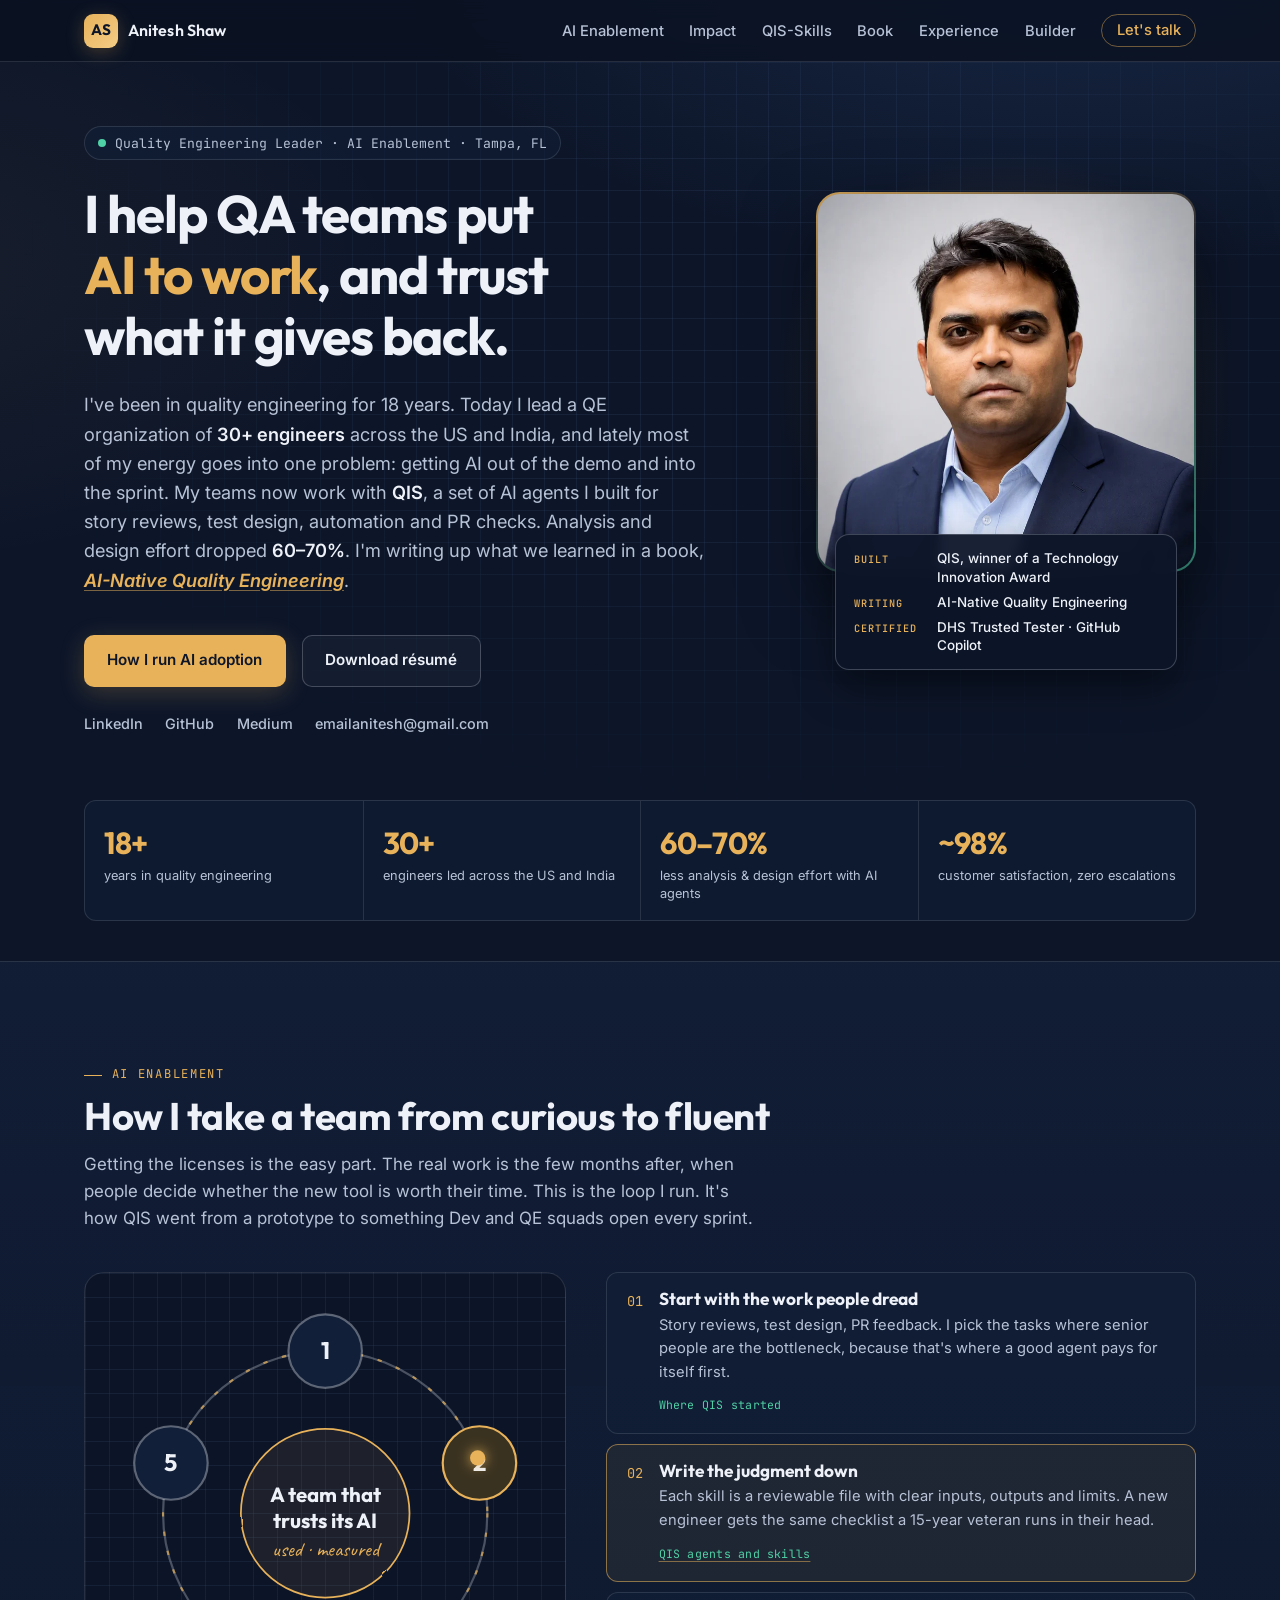
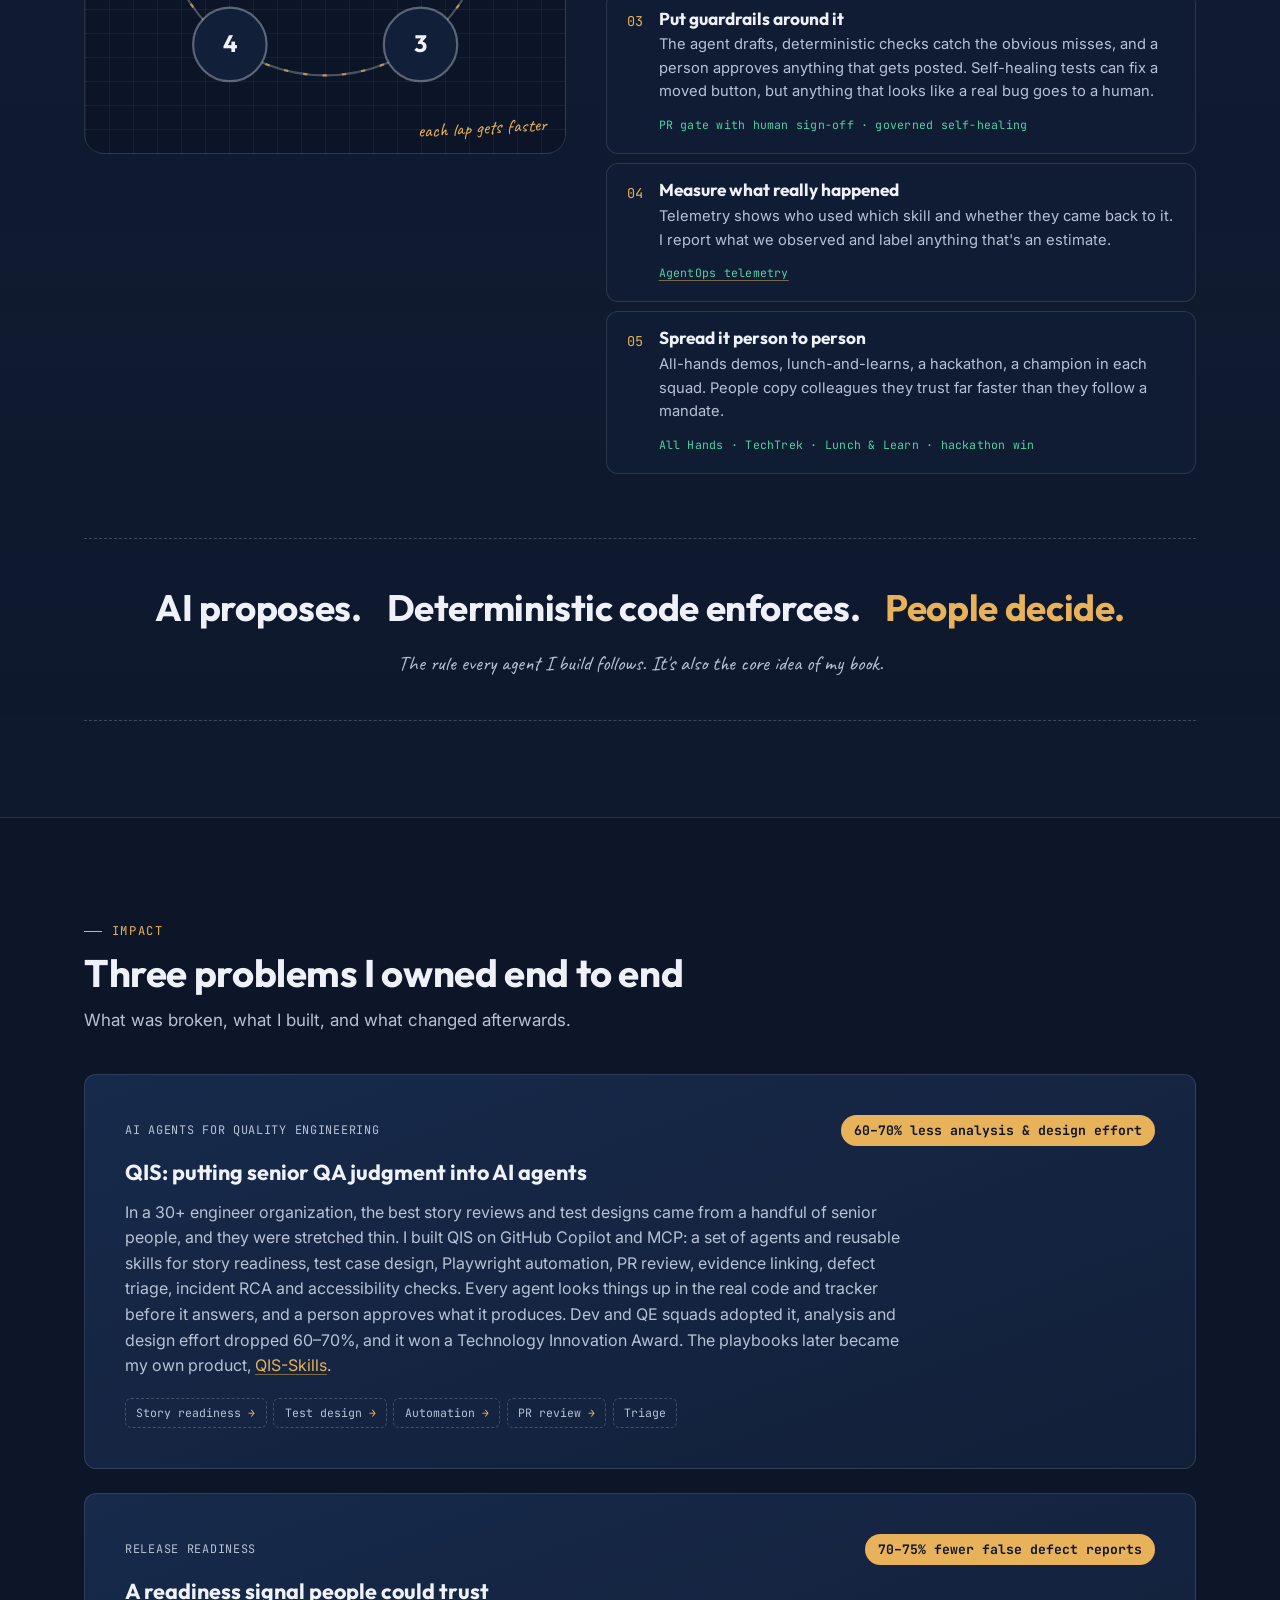
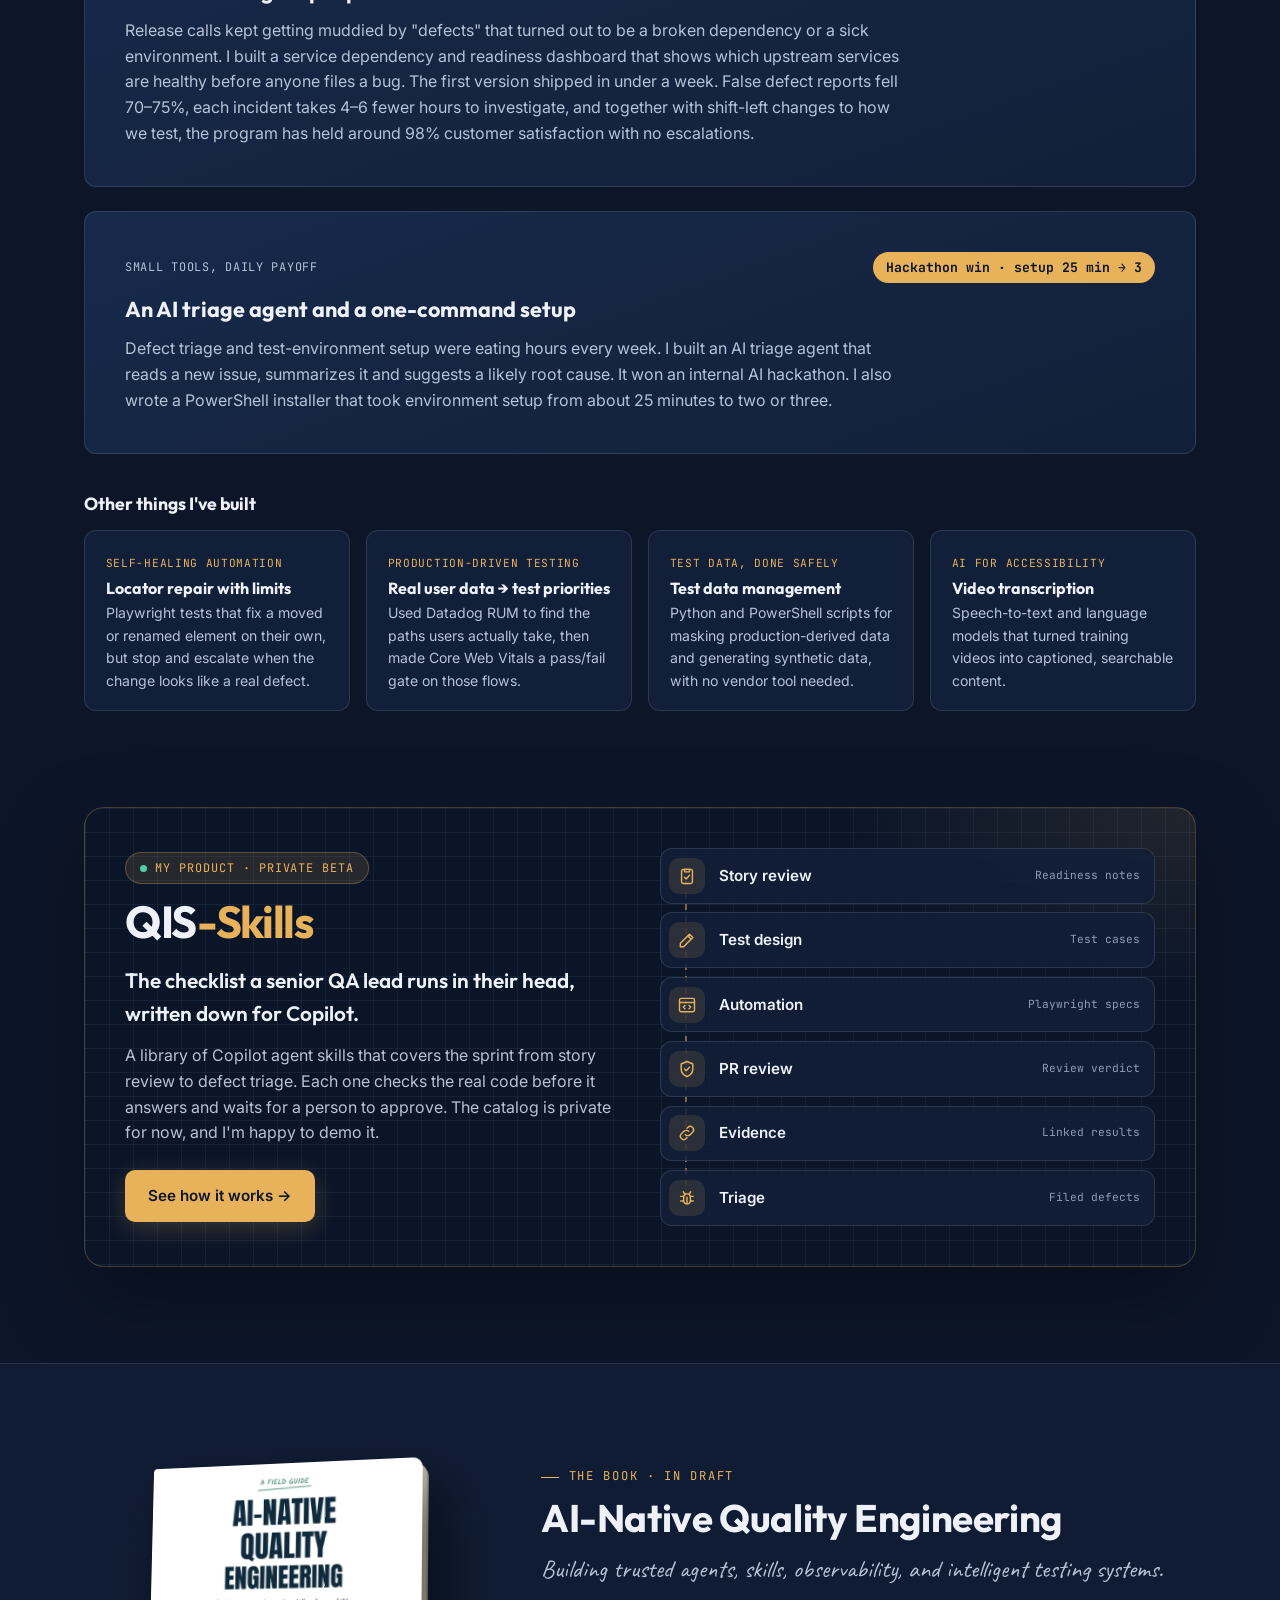
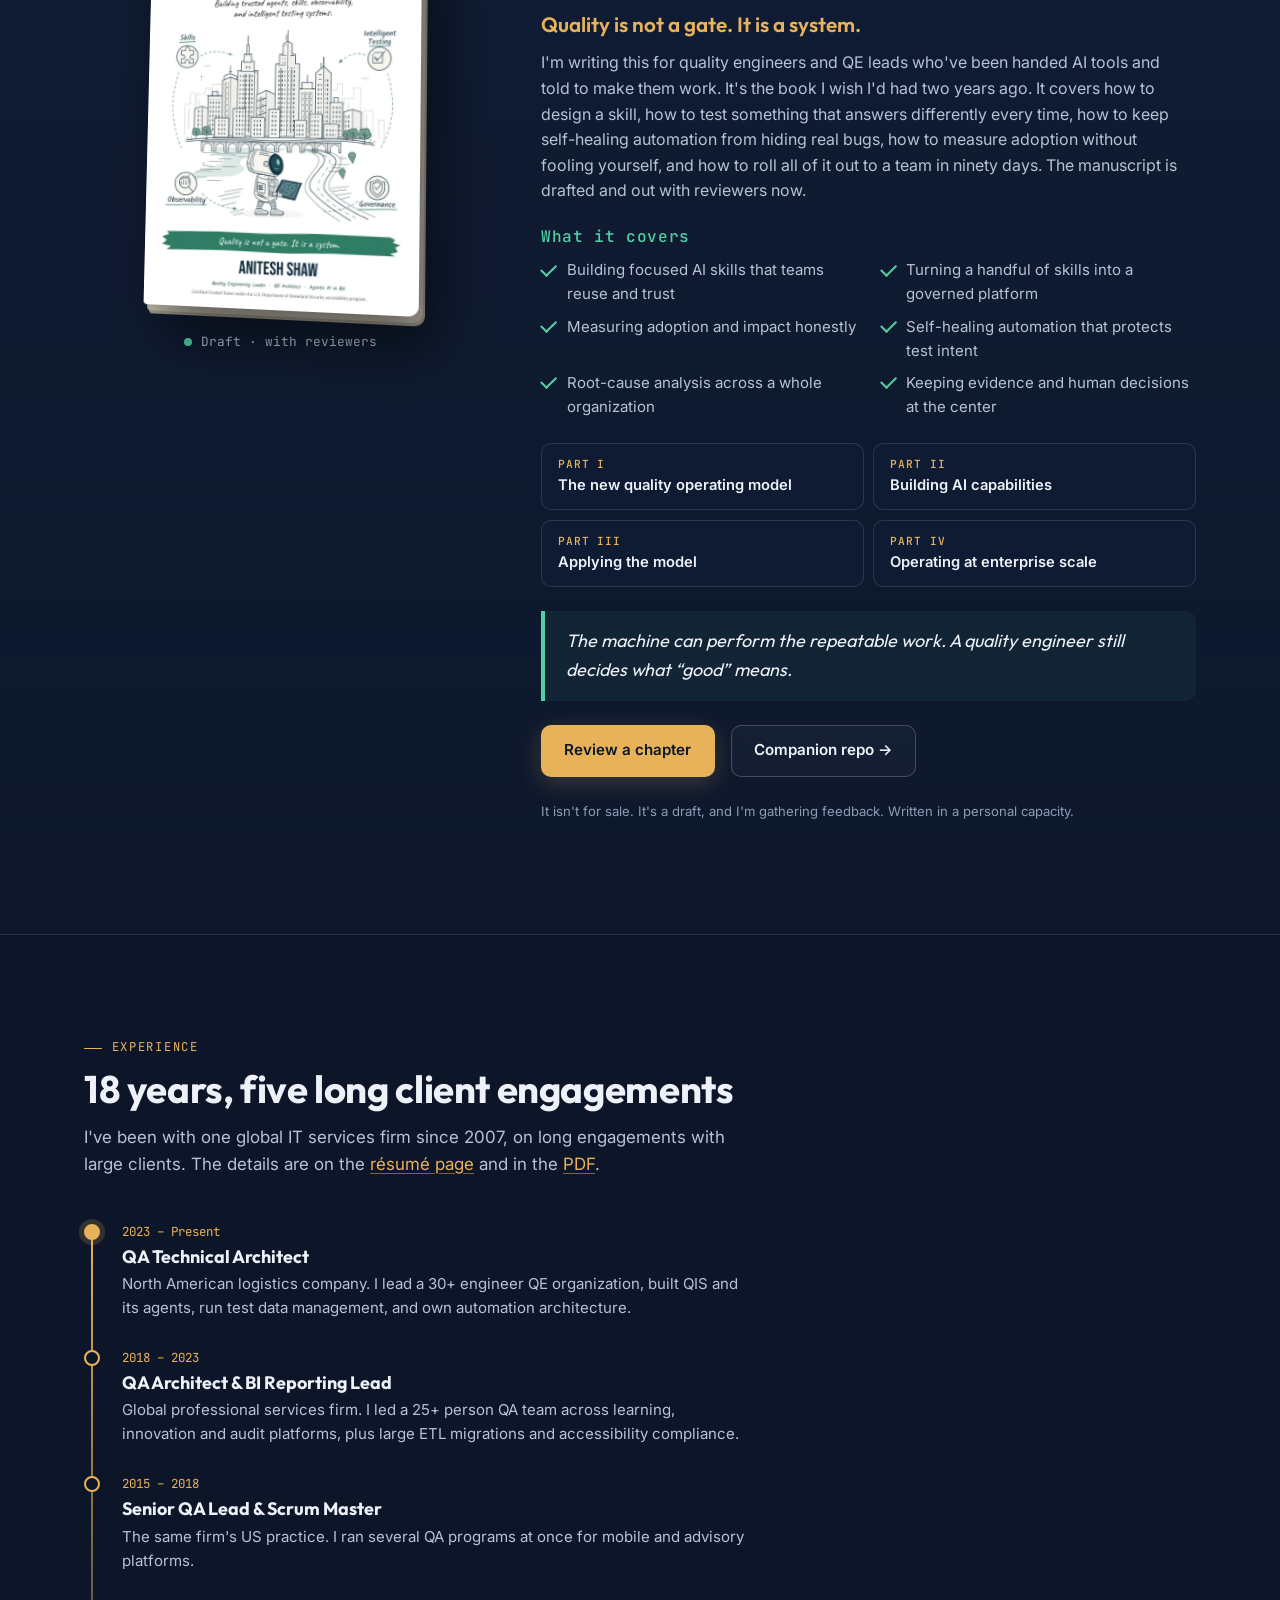
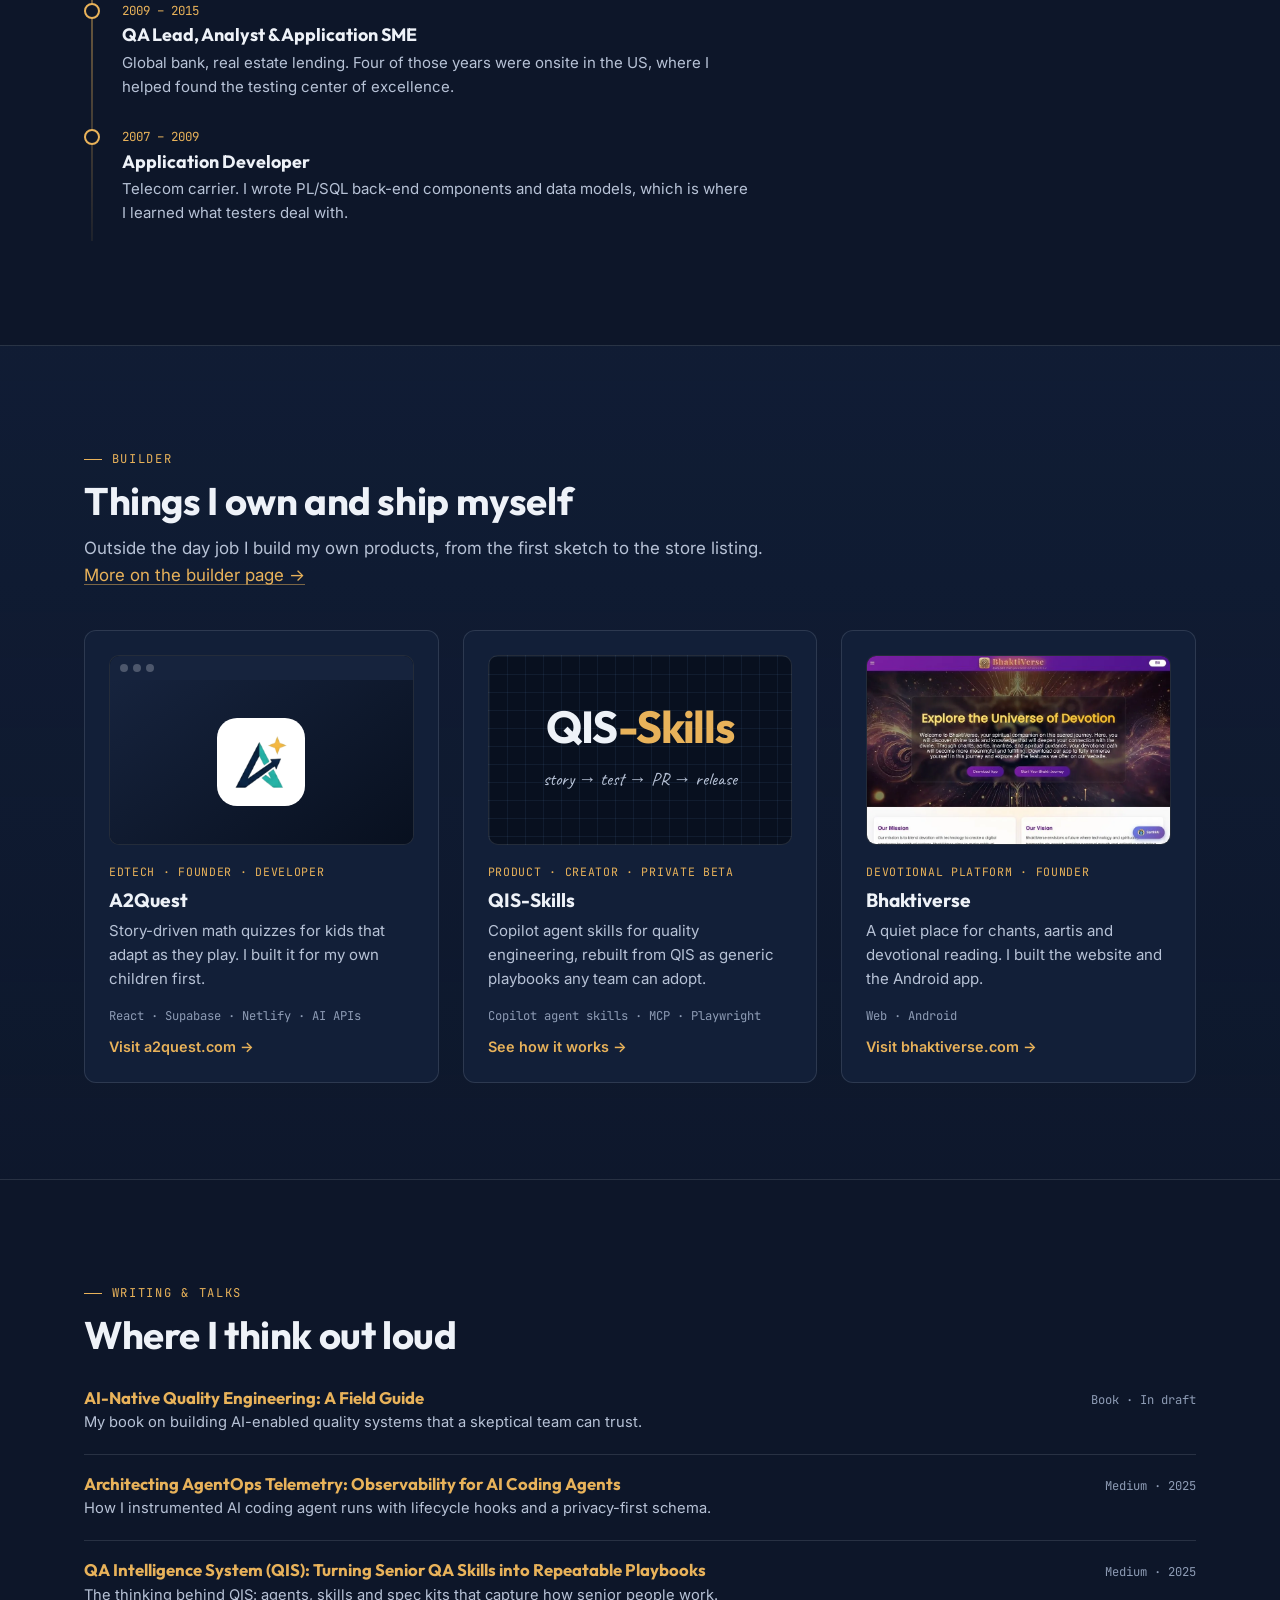
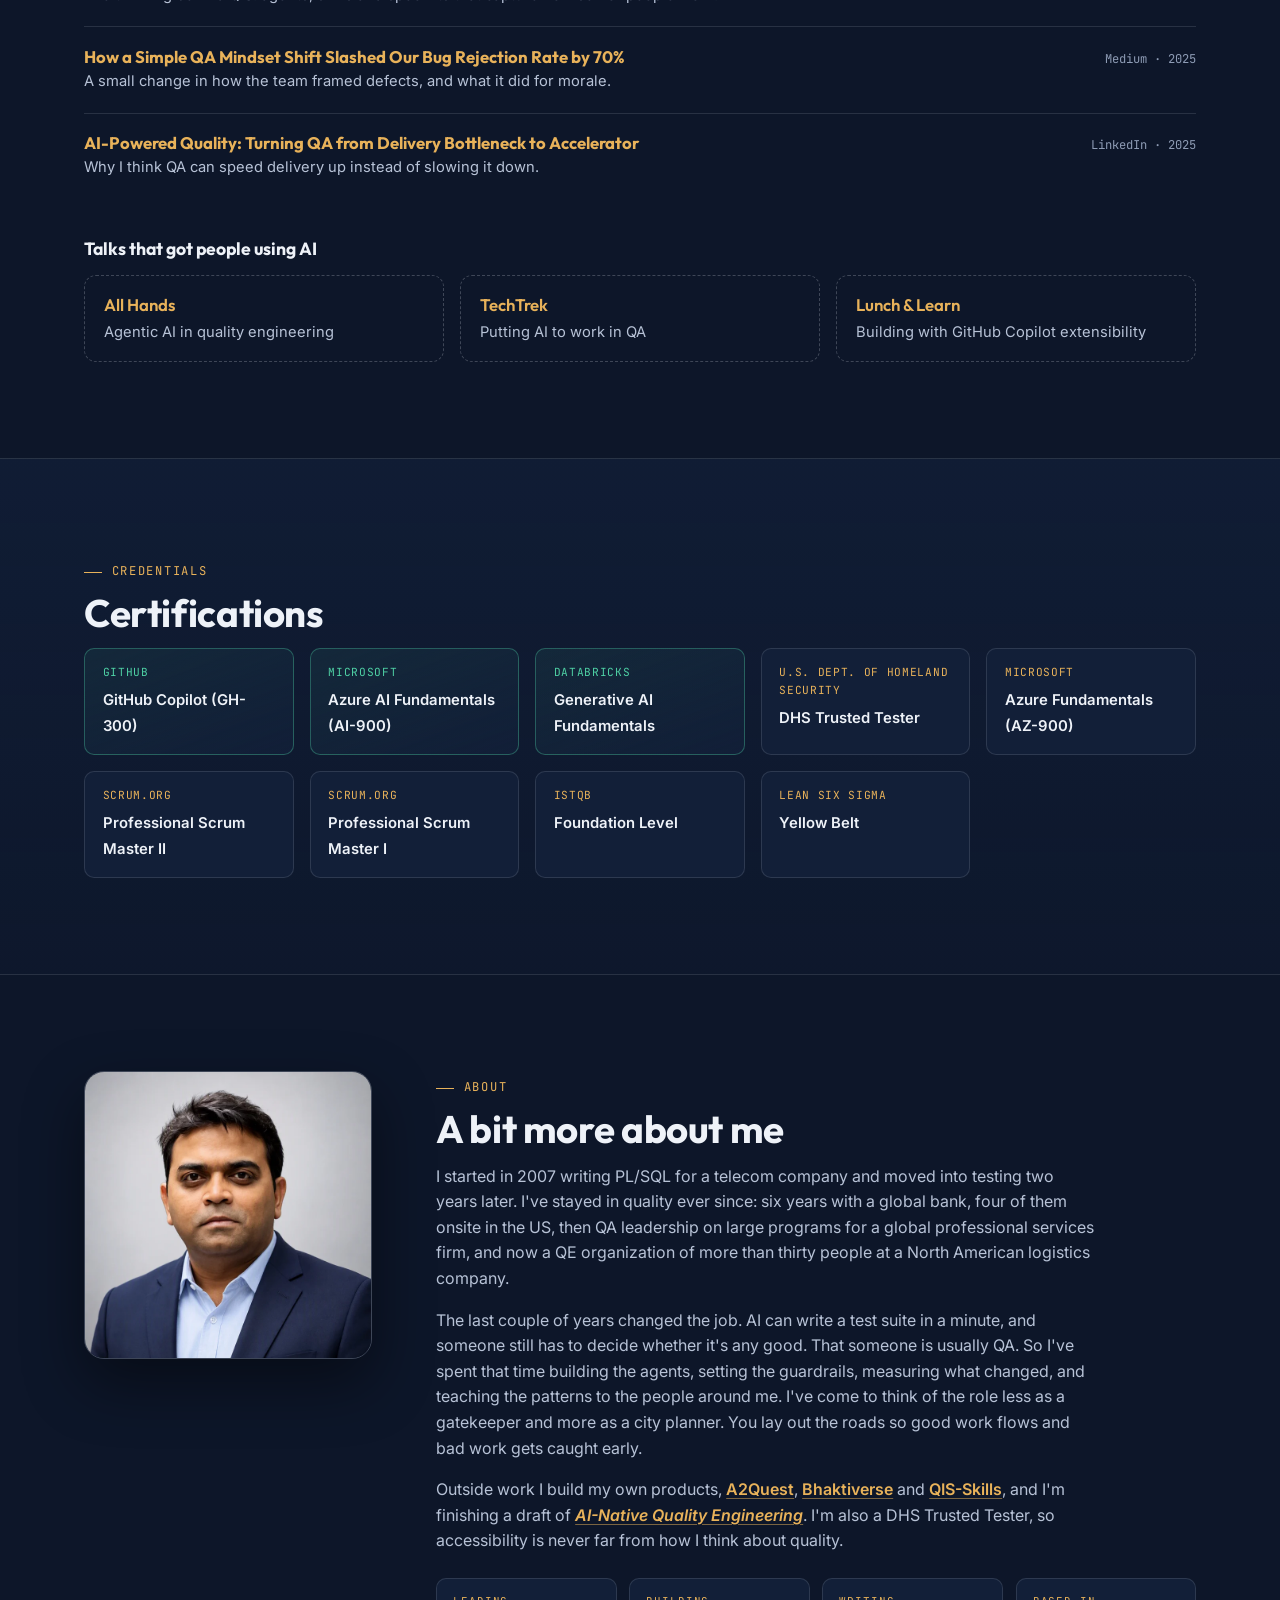
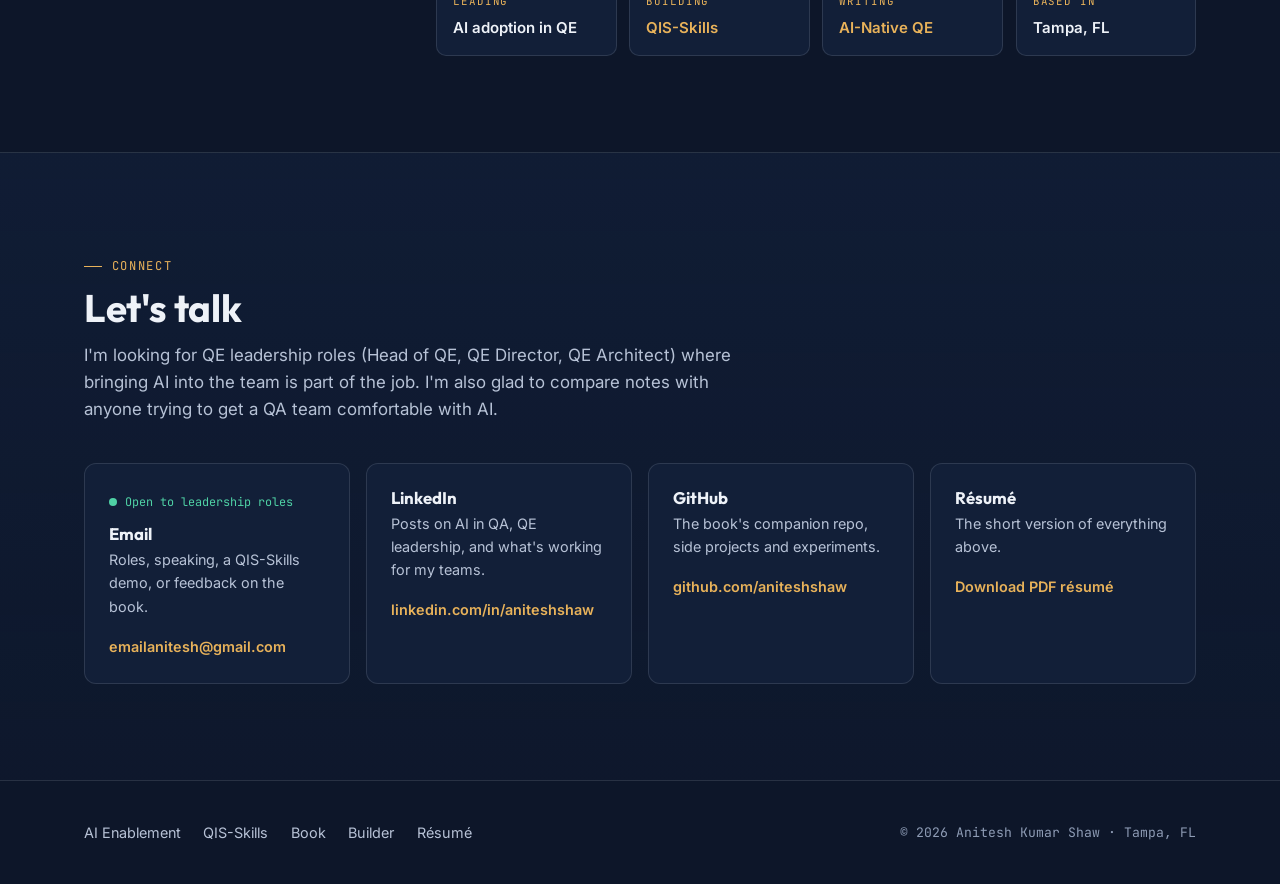
==== commit e3732024: "Fix stretched images and resize book and app visuals Images kept their HTML height attribute while m" ====
--- a/index.html
+++ b/index.html
@@ -25,7 +25,7 @@
 <link rel="preconnect" href="https://fonts.googleapis.com" />
 <link rel="preconnect" href="https://fonts.gstatic.com" crossorigin />
 <link href="https://fonts.googleapis.com/css2?family=Outfit:wght@500;600;700&family=Inter:wght@400;500;600&family=JetBrains+Mono:wght@400;500;700&family=Caveat:wght@500;700&display=swap" rel="stylesheet" />
-<link rel="stylesheet" href="css/style.css" />
+<link rel="stylesheet" href="css/style.css?v=20261001b" />
 <script>document.documentElement.classList.add('js');</script>
 
 <script type="application/ld+json">
@@ -600,6 +600,6 @@
   </div>
 </footer>
 
-<script src="js/main.js"></script>
+<script src="js/main.js?v=20261001b"></script>
 </body>
 </html>
--- a/css/style.css
+++ b/css/style.css
@@ -76,7 +76,7 @@
   text-decoration-color: rgba(232, 178, 90, 0.5);
 }
 ul, ol { margin: 0; padding: 0; list-style: none; }
-img { max-width: 100%; display: block; }
+img { max-width: 100%; height: auto; display: block; }
 code { font-family: var(--font-mono); font-size: 0.88em; }
 strong { color: var(--offwhite); font-weight: 600; }
 .accent { color: var(--amber); }
@@ -432,7 +432,7 @@
 .book-feature__grid { display: grid; grid-template-columns: minmax(0, 0.75fr) minmax(0, 1.25fr); gap: var(--space-5); align-items: start; }
 .book-feature__cover { position: sticky; top: 100px; }
 .book3d {
-  perspective: 1200px; max-width: 340px; margin: 0 auto;
+  perspective: 1200px; max-width: 280px; margin: 0 auto;
 }
 .book3d img {
   width: 100%; border-radius: 4px 10px 10px 4px;
@@ -968,10 +968,10 @@
 .qis-mini li { font-family: var(--font-mono); font-size: 0.76rem; padding: 0.45rem 0.7rem; border-radius: 8px; border: 1px solid var(--border); background: rgba(18, 31, 56, 0.9); color: var(--offwhite-dim); animation: pipe-lit 6s linear infinite; }
 .qis-mini li:nth-child(2) { animation-delay: 1s; } .qis-mini li:nth-child(3) { animation-delay: 2s; } .qis-mini li:nth-child(4) { animation-delay: 3s; } .qis-mini li:nth-child(5) { animation-delay: 4s; } .qis-mini li:nth-child(6) { animation-delay: 5s; }
 .showcase__visual--qis .scribble { position: static; transform: rotate(-2deg); }
-.showcase__visual--bv { padding: var(--space-3) var(--space-3) var(--space-4); }
-.bv-web { width: 88%; border-radius: 10px; border: 1px solid var(--border-strong); box-shadow: 0 20px 50px rgba(0, 0, 0, 0.45); justify-self: start; }
-.bv-app { position: absolute; right: 6%; bottom: 6%; width: 26%; border-radius: 16px; border: 2px solid rgba(238, 242, 248, 0.25); box-shadow: 0 20px 50px rgba(0, 0, 0, 0.55); }
-.showcase__visual--book .book3d { max-width: 250px; }
+.showcase__visual--bv { display: block; aspect-ratio: 4 / 3; min-height: 0; padding: 0; overflow: hidden; }
+.bv-web { position: absolute; left: 7%; top: 12%; width: 72%; border-radius: 10px; border: 1px solid var(--border-strong); box-shadow: 0 20px 50px rgba(0, 0, 0, 0.45); }
+.bv-app { position: absolute; right: 7%; bottom: 8%; height: 76%; width: auto; max-width: none; border-radius: 14px; border: 2px solid rgba(238, 242, 248, 0.25); box-shadow: 0 20px 50px rgba(0, 0, 0, 0.55); }
+.showcase__visual--book .book3d { max-width: 220px; }
 @media (max-width: 860px) {
   .showcase__grid { grid-template-columns: 1fr; gap: var(--space-4); }
   .showcase--flip .showcase__visual { order: 0; }
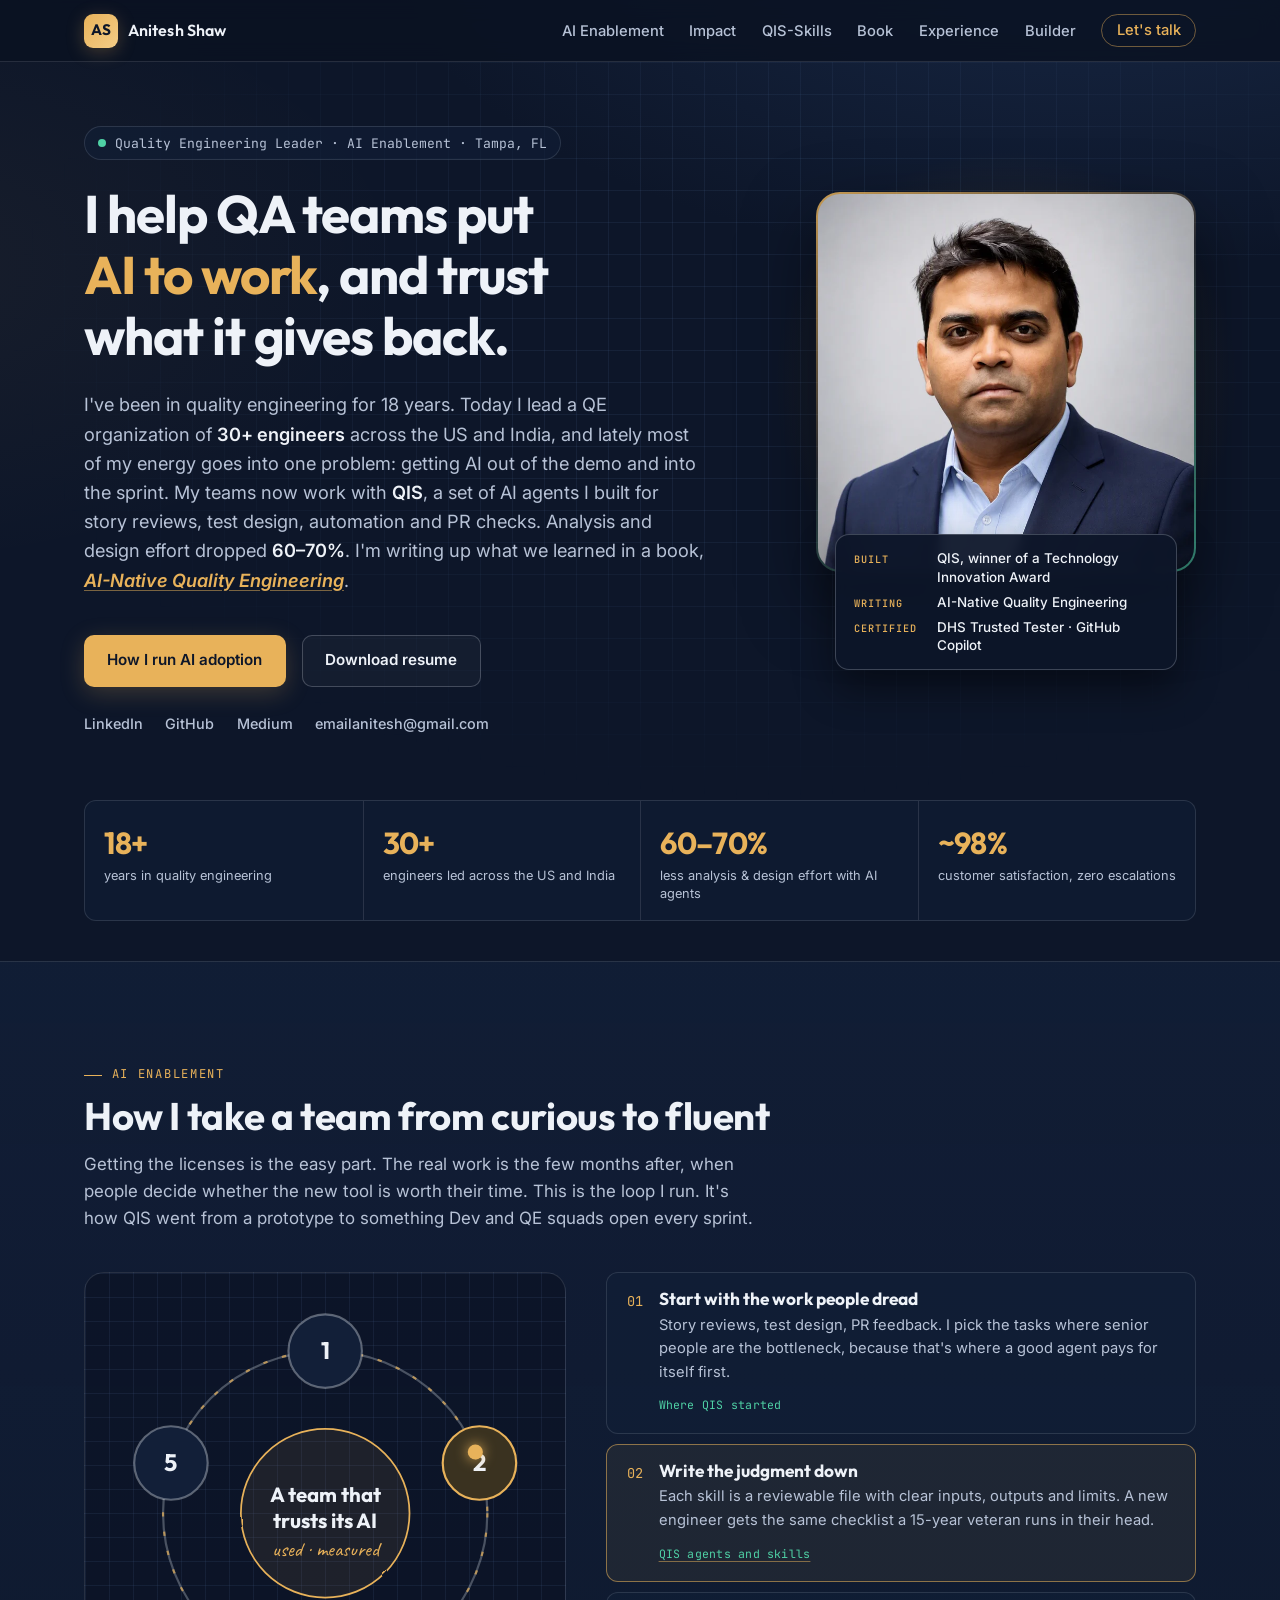
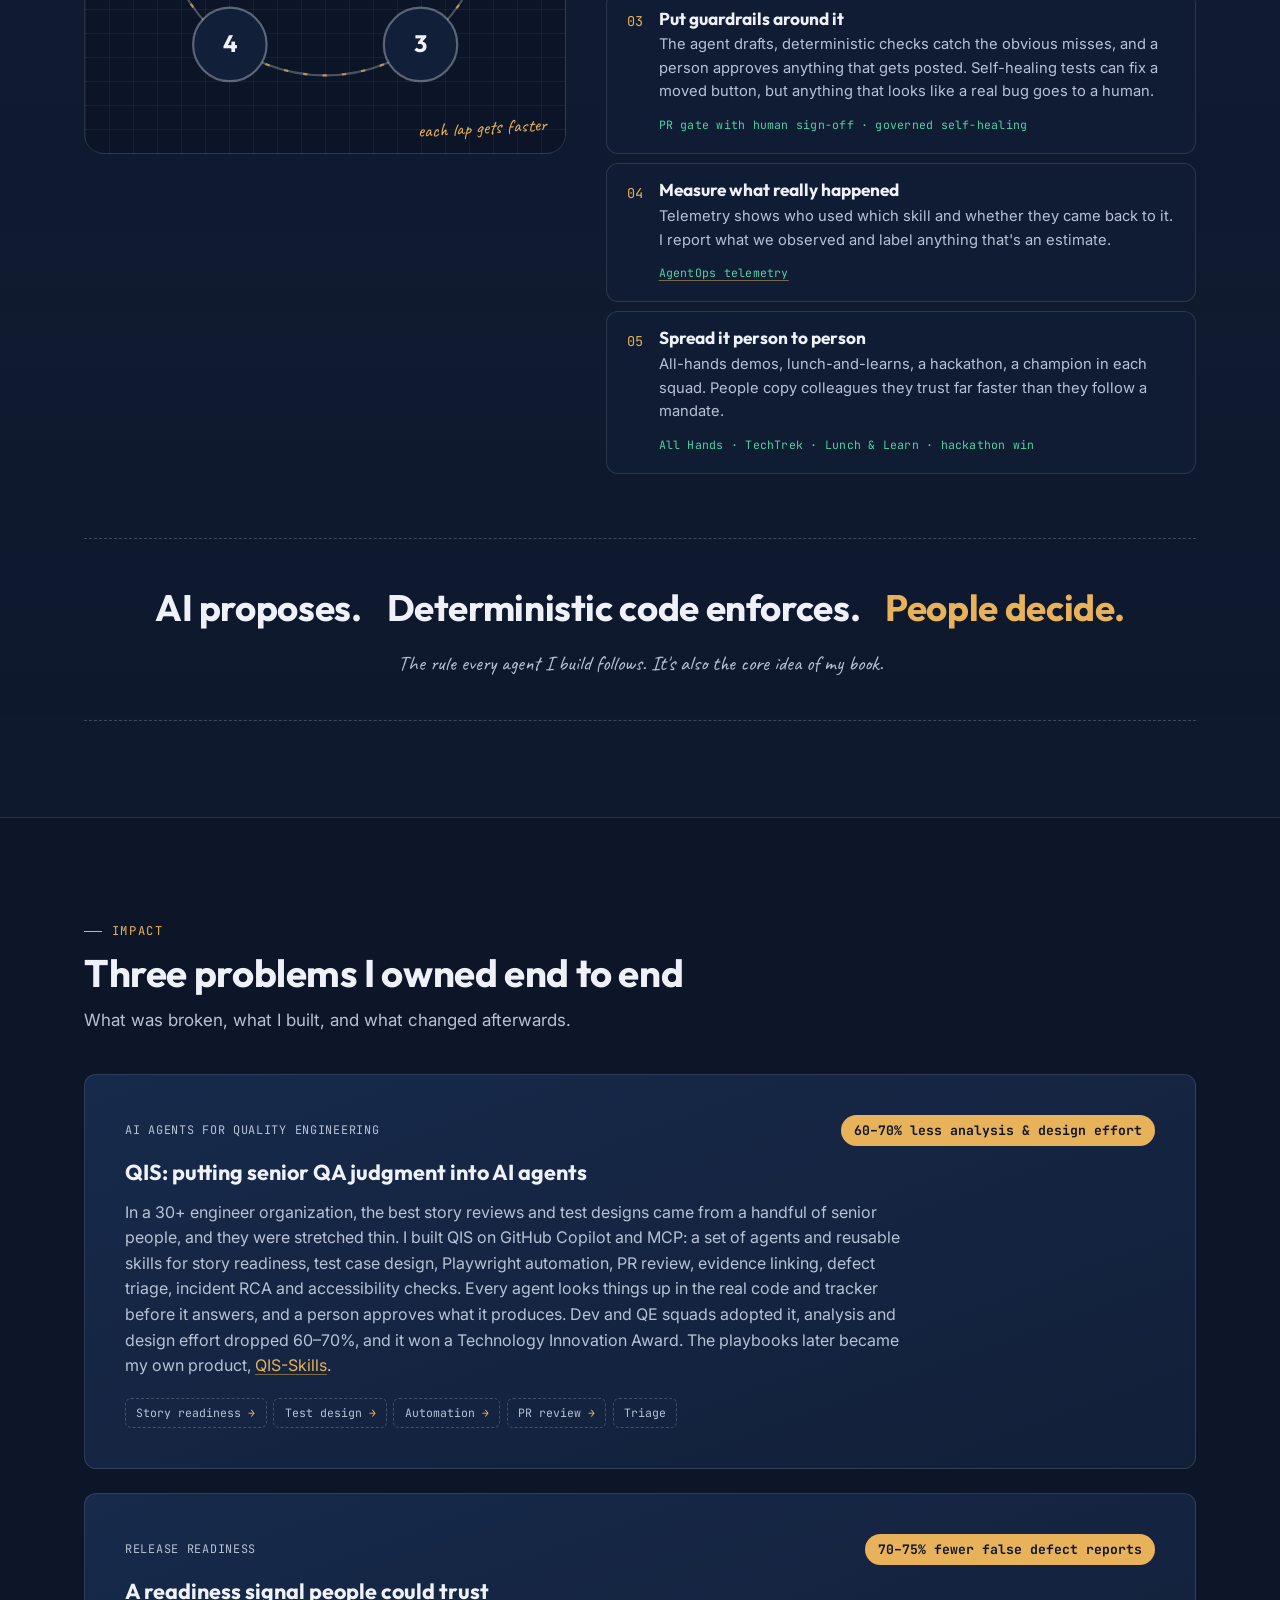
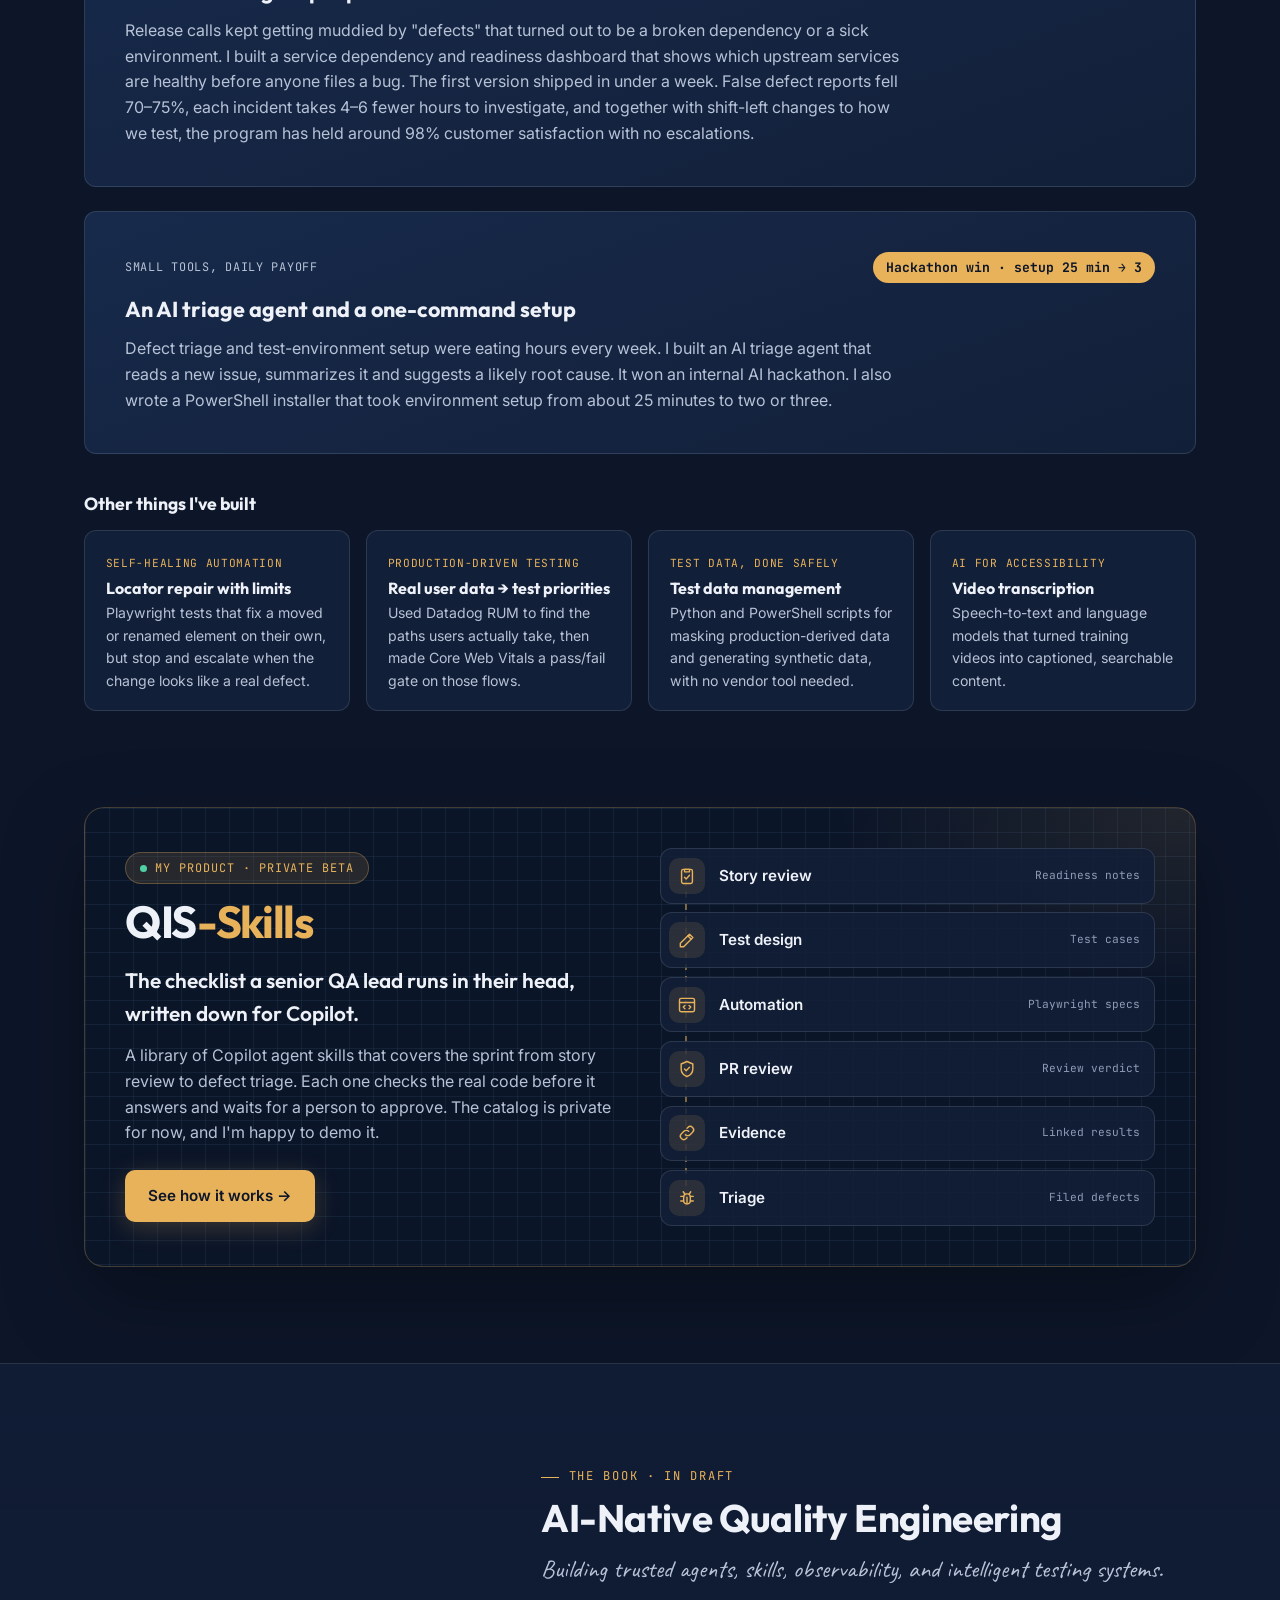
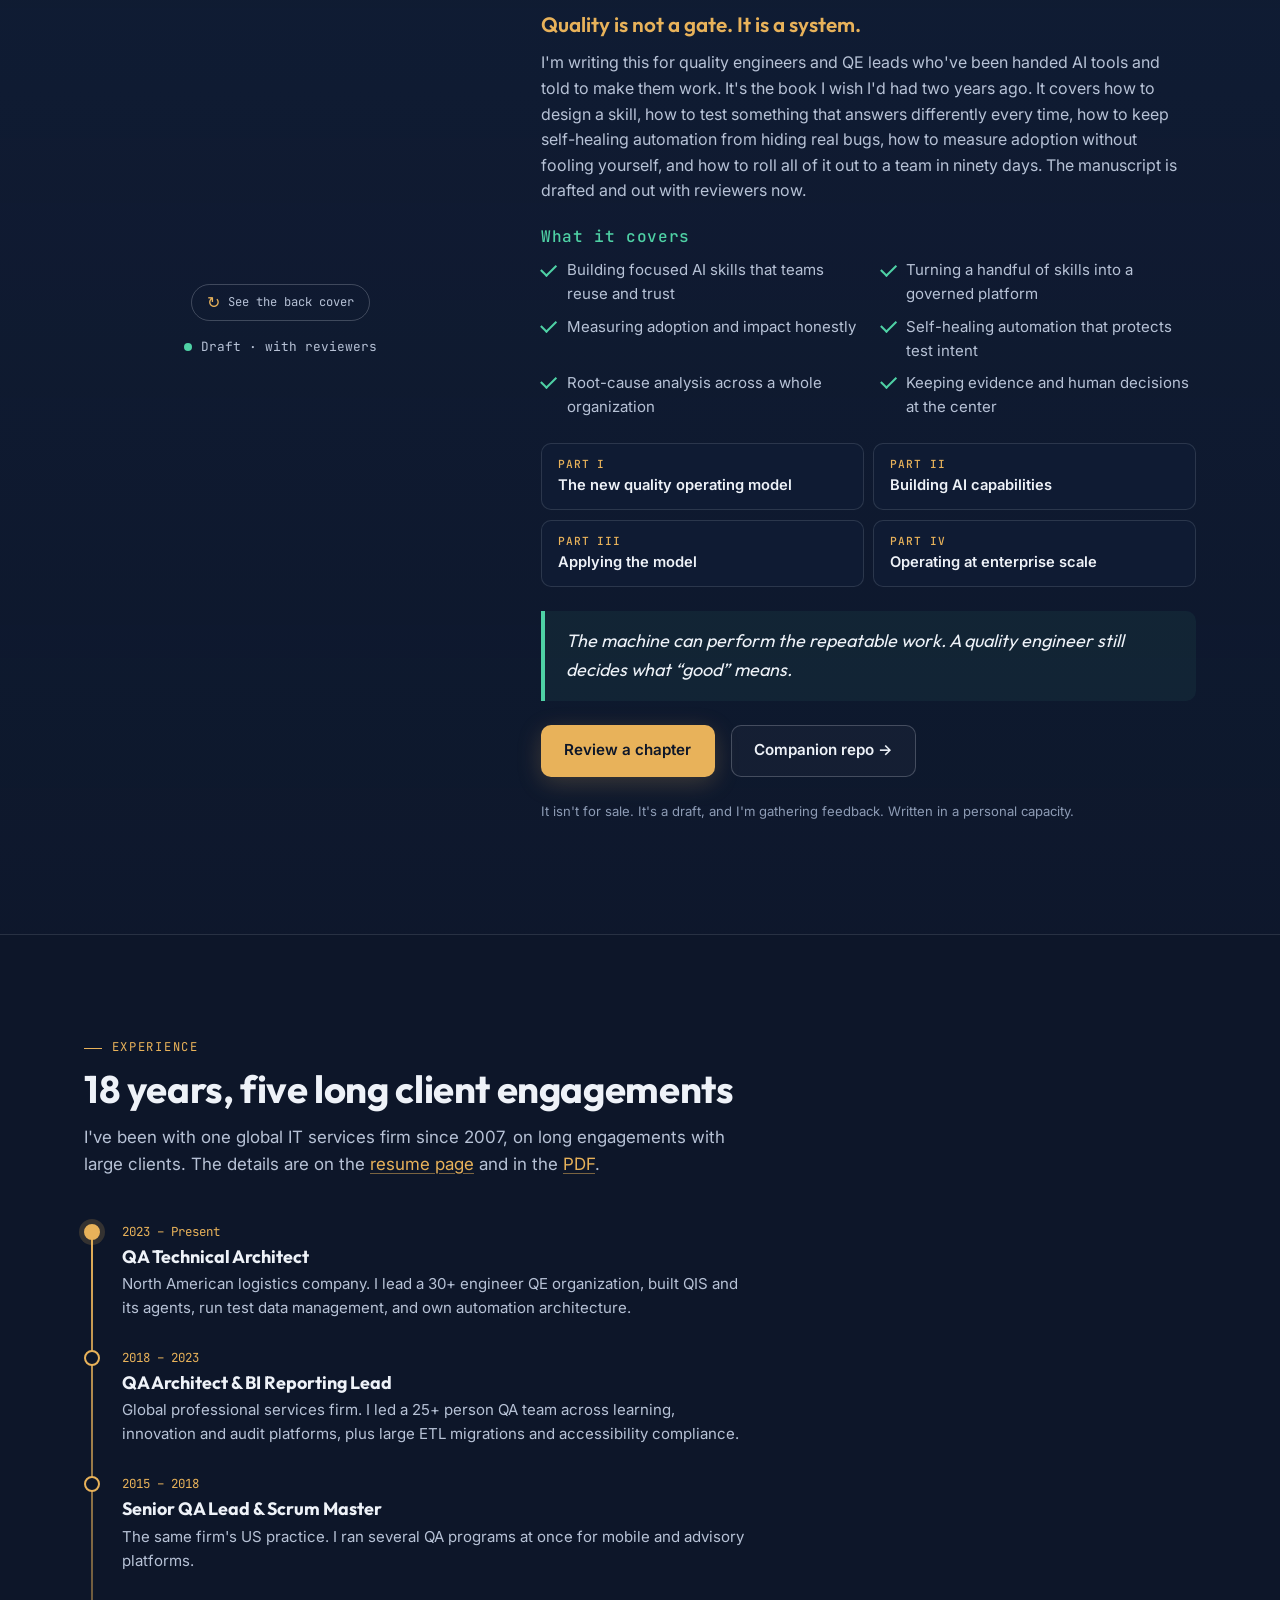
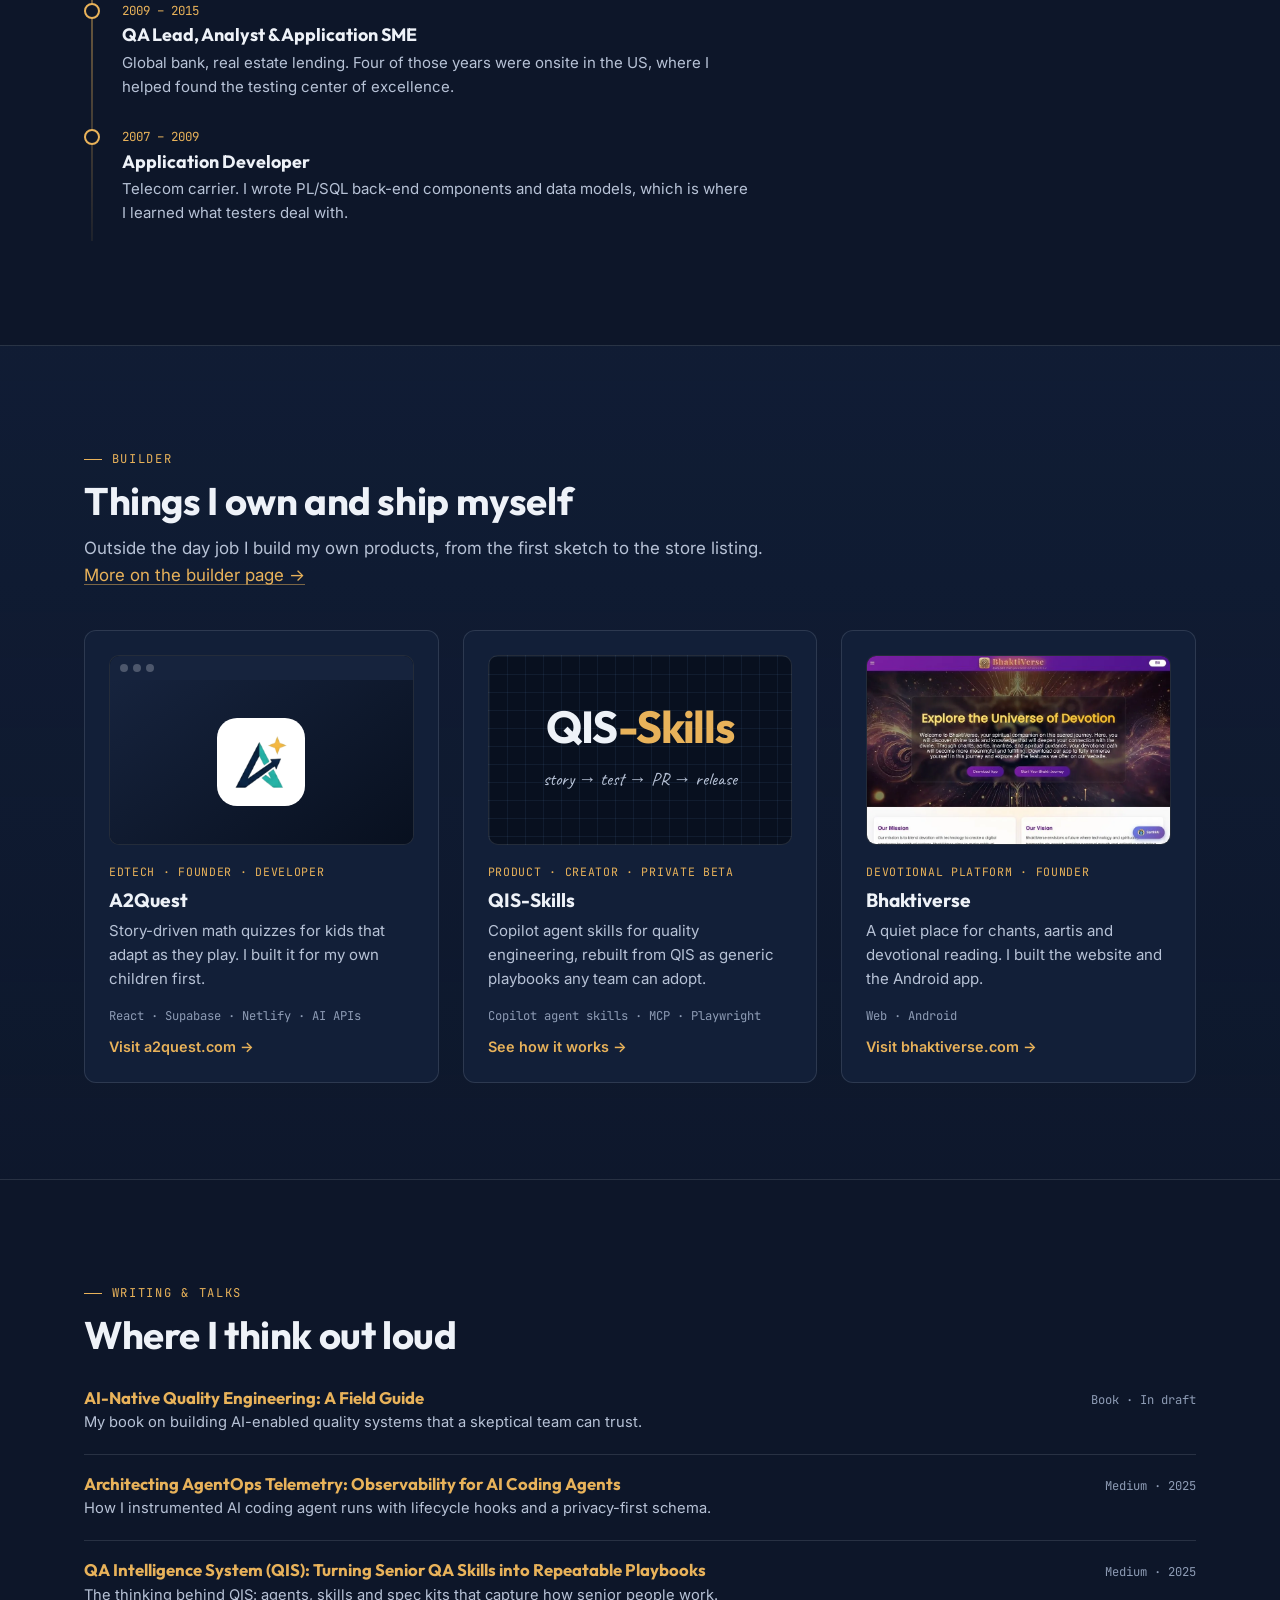
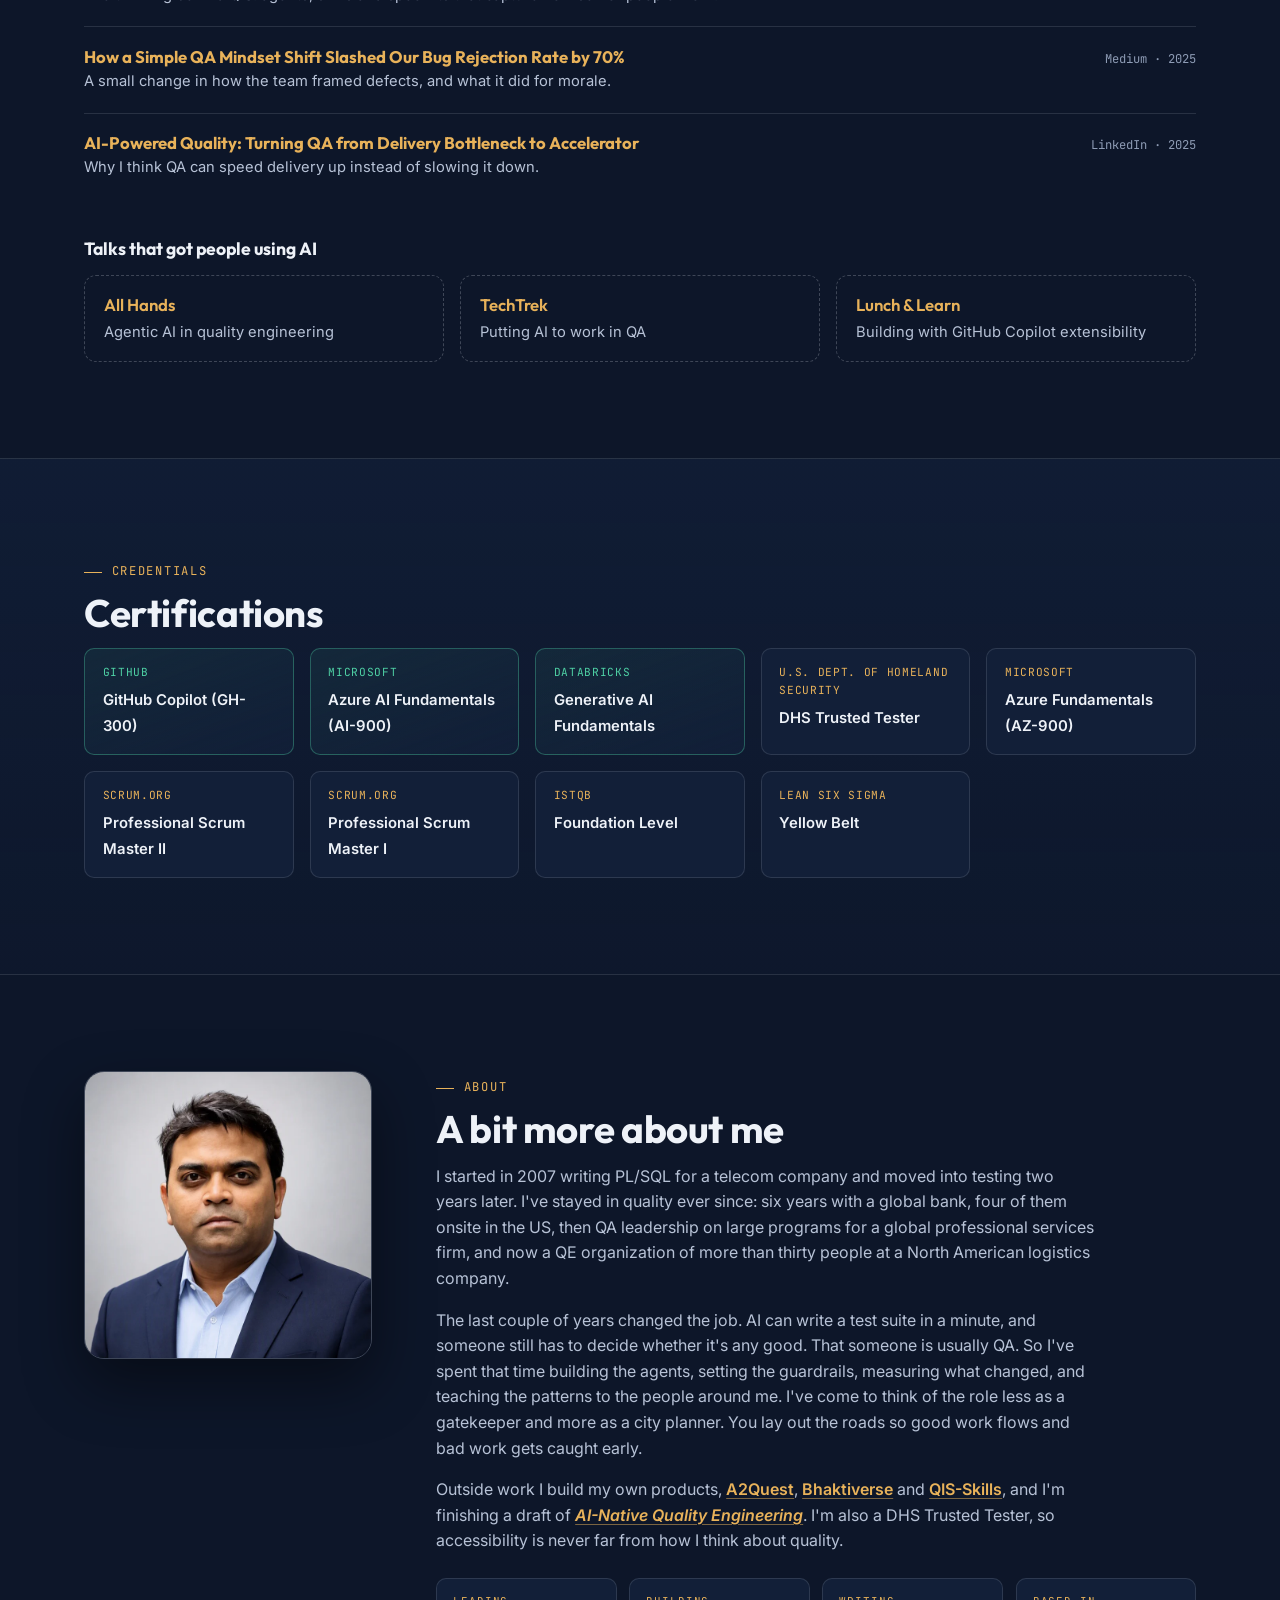
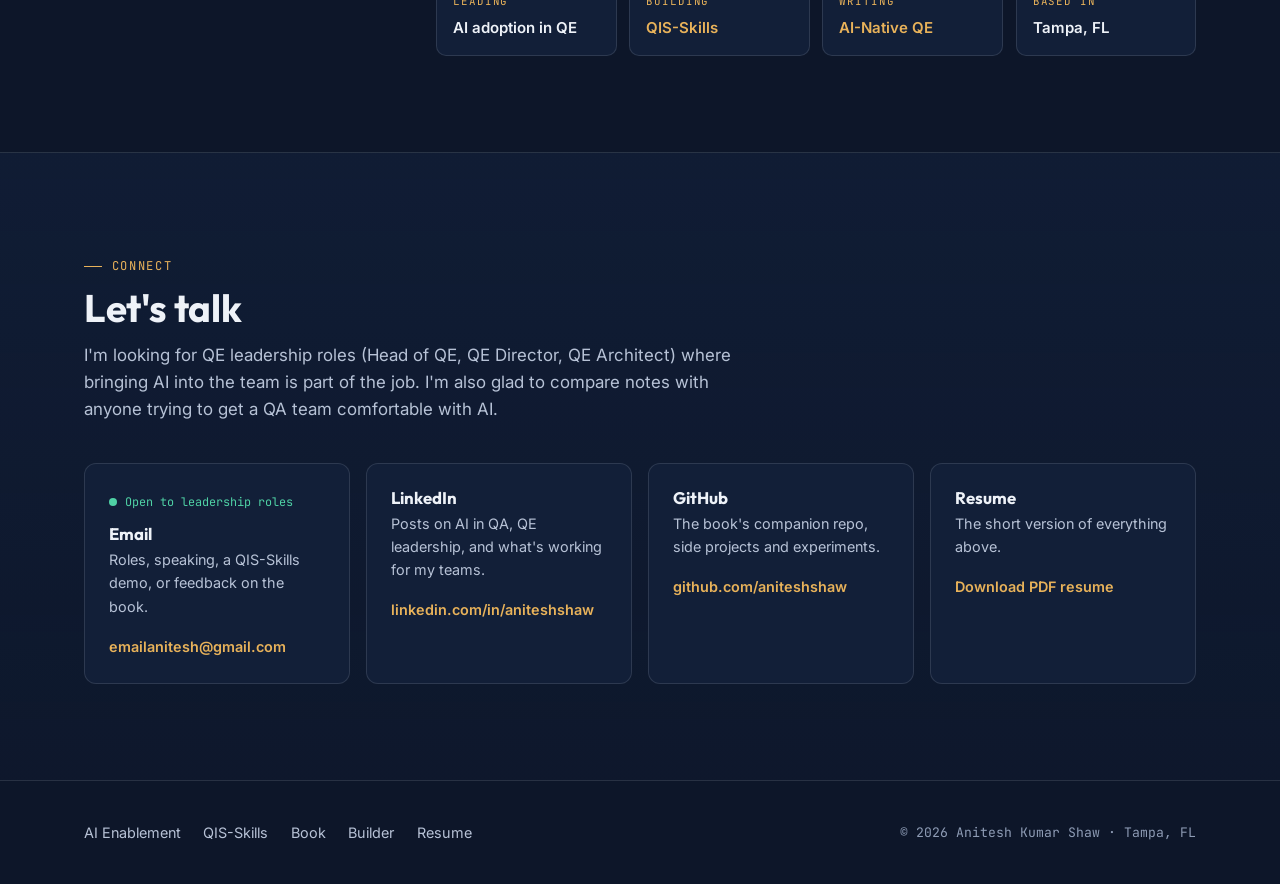
==== commit e1cf40d0: "Add the book's back cover as a flip, and spell Resume without accents The book now turns over on cli" ====
--- a/index.html
+++ b/index.html
@@ -25,7 +25,7 @@
 <link rel="preconnect" href="https://fonts.googleapis.com" />
 <link rel="preconnect" href="https://fonts.gstatic.com" crossorigin />
 <link href="https://fonts.googleapis.com/css2?family=Outfit:wght@500;600;700&family=Inter:wght@400;500;600&family=JetBrains+Mono:wght@400;500;700&family=Caveat:wght@500;700&display=swap" rel="stylesheet" />
-<link rel="stylesheet" href="css/style.css?v=20261001b" />
+<link rel="stylesheet" href="css/style.css?v=20261001c" />
 <script>document.documentElement.classList.add('js');</script>
 
 <script type="application/ld+json">
@@ -90,7 +90,7 @@
         </p>
         <div class="hero__ctas">
           <a class="btn btn--primary" href="#enablement">How I run AI adoption</a>
-          <a class="btn btn--secondary" href="assets/resume.pdf">Download résumé</a>
+          <a class="btn btn--secondary" href="assets/resume.pdf">Download resume</a>
         </div>
         <ul class="hero__socials">
           <li><a href="https://www.linkedin.com/in/aniteshshaw/">LinkedIn</a></li>
@@ -326,9 +326,13 @@
   <section id="book" class="section section--alt book-feature" aria-labelledby="book-title">
     <div class="container book-feature__grid">
       <div class="book-feature__cover reveal">
-        <div class="book3d" data-tilt>
-          <img src="assets/book/ai-native-qe-cover.webp" alt="Draft cover of AI-Native Quality Engineering: A Field Guide, by Anitesh Shaw. A sketched robot labelled QE studies a blueprint in front of a city skyline." width="640" height="1024" loading="lazy" />
-        </div>
+        <div class="book-flip" data-book-flip>
+          <div class="book-flip__inner">
+            <img class="book-flip__face book-flip__face--front" src="assets/book/ai-native-qe-front.webp" alt="Front cover of AI-Native Quality Engineering: A Field Guide, by Anitesh Shaw. A sketched robot labelled QE studies a blueprint in front of a city skyline." width="640" height="914" loading="lazy" />
+            <img class="book-flip__face book-flip__face--back" src="assets/book/ai-native-qe-back.webp" alt="Back cover of AI-Native Quality Engineering. It describes the book as a practical field guide for quality engineers and QE leaders, lists what readers learn, and includes a short author bio with photo." width="640" height="914" loading="lazy" aria-hidden="true" />
+          </div>
+        </div>
+        <button class="book-flip__btn" type="button" aria-pressed="false" data-book-flip-btn><span aria-hidden="true">↻</span> <span class="book-flip__label">See the back cover</span></button>
         <p class="book-feature__status"><span class="live-dot" aria-hidden="true"></span>Draft · with reviewers</p>
       </div>
 
@@ -380,7 +384,7 @@
     <div class="container">
       <span class="section__label">Experience</span>
       <h2 class="section__title" id="experience-title">18 years, five long client engagements</h2>
-      <p class="section__lead">I've been with one global IT services firm since 2007, on long engagements with large clients. The details are on the <a href="resume/">résumé page</a> and in the <a href="assets/resume.pdf">PDF</a>.</p>
+      <p class="section__lead">I've been with one global IT services firm since 2007, on long engagements with large clients. The details are on the <a href="resume/">resume page</a> and in the <a href="assets/resume.pdf">PDF</a>.</p>
       <ol class="timeline">
         <li class="timeline__item reveal">
           <span class="timeline__dates">2023 – Present</span>
@@ -577,9 +581,9 @@
           <a href="https://github.com/aniteshshaw">github.com/aniteshshaw</a>
         </div>
         <div class="contact-card">
-          <h3>Résumé</h3>
+          <h3>Resume</h3>
           <p>The short version of everything above.</p>
-          <a href="assets/resume.pdf">Download PDF résumé</a>
+          <a href="assets/resume.pdf">Download PDF resume</a>
         </div>
       </div>
     </div>
@@ -594,12 +598,12 @@
       <a href="qis-skills/">QIS-Skills</a>
       <a href="#book">Book</a>
       <a href="personal/">Builder</a>
-      <a href="resume/">Résumé</a>
+      <a href="resume/">Resume</a>
     </nav>
     <p class="footer__note"><span id="footerYear"></span> Anitesh Kumar Shaw · Tampa, FL</p>
   </div>
 </footer>
 
-<script src="js/main.js?v=20261001b"></script>
+<script src="js/main.js?v=20261001c"></script>
 </body>
 </html>
--- a/css/style.css
+++ b/css/style.css
@@ -431,18 +431,30 @@
 /* ---------- Book feature ---------- */
 .book-feature__grid { display: grid; grid-template-columns: minmax(0, 0.75fr) minmax(0, 1.25fr); gap: var(--space-5); align-items: start; }
 .book-feature__cover { position: sticky; top: 100px; }
-.book3d {
-  perspective: 1200px; max-width: 280px; margin: 0 auto;
-}
-.book3d img {
-  width: 100%; border-radius: 4px 10px 10px 4px;
-  transform: rotateY(var(--ry, -14deg)) rotateX(var(--rx, 4deg));
-  transform-style: preserve-3d;
-  transition: transform 0.4s var(--ease);
-  box-shadow: -2px 0 0 rgba(255, 255, 255, 0.6) inset, 18px 30px 60px rgba(0, 0, 0, 0.55), 4px 6px 0 #c9c3b5, 6px 9px 0 #a9a394;
-}
+.book-flip { perspective: 1400px; max-width: 280px; margin: 0 auto; cursor: pointer; }
+.book-flip--sm { max-width: 230px; }
+.book-flip__inner {
+  position: relative; transform-style: preserve-3d;
+  transform: rotateY(calc(var(--ry, -14deg) + var(--flip, 0deg))) rotateX(var(--rx, 4deg));
+  transition: transform 0.7s var(--ease);
+}
+.book-flip.is-flipped { --flip: 180deg; }
+.book-flip__face {
+  width: 100%; height: auto; backface-visibility: hidden; -webkit-backface-visibility: hidden;
+  box-shadow: 18px 30px 60px rgba(0, 0, 0, 0.55);
+}
+.book-flip__face--front { border-radius: 4px 10px 10px 4px; box-shadow: -2px 0 0 rgba(255, 255, 255, 0.6) inset, 18px 30px 60px rgba(0, 0, 0, 0.55), 4px 6px 0 #c9c3b5, 6px 9px 0 #a9a394; }
+.book-flip__face--back { position: absolute; inset: 0; transform: rotateY(180deg); border-radius: 10px 4px 4px 10px; }
+.book-flip__btn {
+  display: flex; align-items: center; gap: 0.45rem; margin: var(--space-3) auto 0;
+  font-family: var(--font-mono); font-size: 0.76rem; color: var(--offwhite-dim);
+  background: transparent; border: 1px solid var(--border-strong); border-radius: 999px; padding: 0.45rem 0.95rem; cursor: pointer;
+  transition: border-color 0.2s ease, color 0.2s ease;
+}
+.book-flip__btn:hover { border-color: var(--amber); color: var(--amber); }
+.book-flip__btn span[aria-hidden] { font-size: 1rem; color: var(--amber); }
 .book-feature__status {
-  display: flex; justify-content: center; align-items: center; gap: 0.6rem; margin-top: var(--space-3);
+  display: flex; justify-content: center; align-items: center; gap: 0.6rem; margin-top: var(--space-2);
   font-family: var(--font-mono); font-size: 0.8rem; color: var(--offwhite-dim);
 }
 .book-feature__sub { font-family: var(--font-hand); font-size: 1.55rem; color: var(--offwhite-dim); line-height: 1.25; margin-bottom: var(--space-3); }
@@ -462,7 +474,7 @@
 @media (max-width: 860px) {
   .book-feature__grid { grid-template-columns: 1fr; gap: var(--space-4); }
   .book-feature__cover { position: static; }
-  .book3d { max-width: 240px; }
+  .book-flip { max-width: 240px; }
   .checklist, .parts { grid-template-columns: 1fr; }
 }
 
@@ -971,7 +983,6 @@
 .showcase__visual--bv { display: block; aspect-ratio: 4 / 3; min-height: 0; padding: 0; overflow: hidden; }
 .bv-web { position: absolute; left: 7%; top: 12%; width: 72%; border-radius: 10px; border: 1px solid var(--border-strong); box-shadow: 0 20px 50px rgba(0, 0, 0, 0.45); }
 .bv-app { position: absolute; right: 7%; bottom: 8%; height: 76%; width: auto; max-width: none; border-radius: 14px; border: 2px solid rgba(238, 242, 248, 0.25); box-shadow: 0 20px 50px rgba(0, 0, 0, 0.55); }
-.showcase__visual--book .book3d { max-width: 220px; }
 @media (max-width: 860px) {
   .showcase__grid { grid-template-columns: 1fr; gap: var(--space-4); }
   .showcase--flip .showcase__visual { order: 0; }
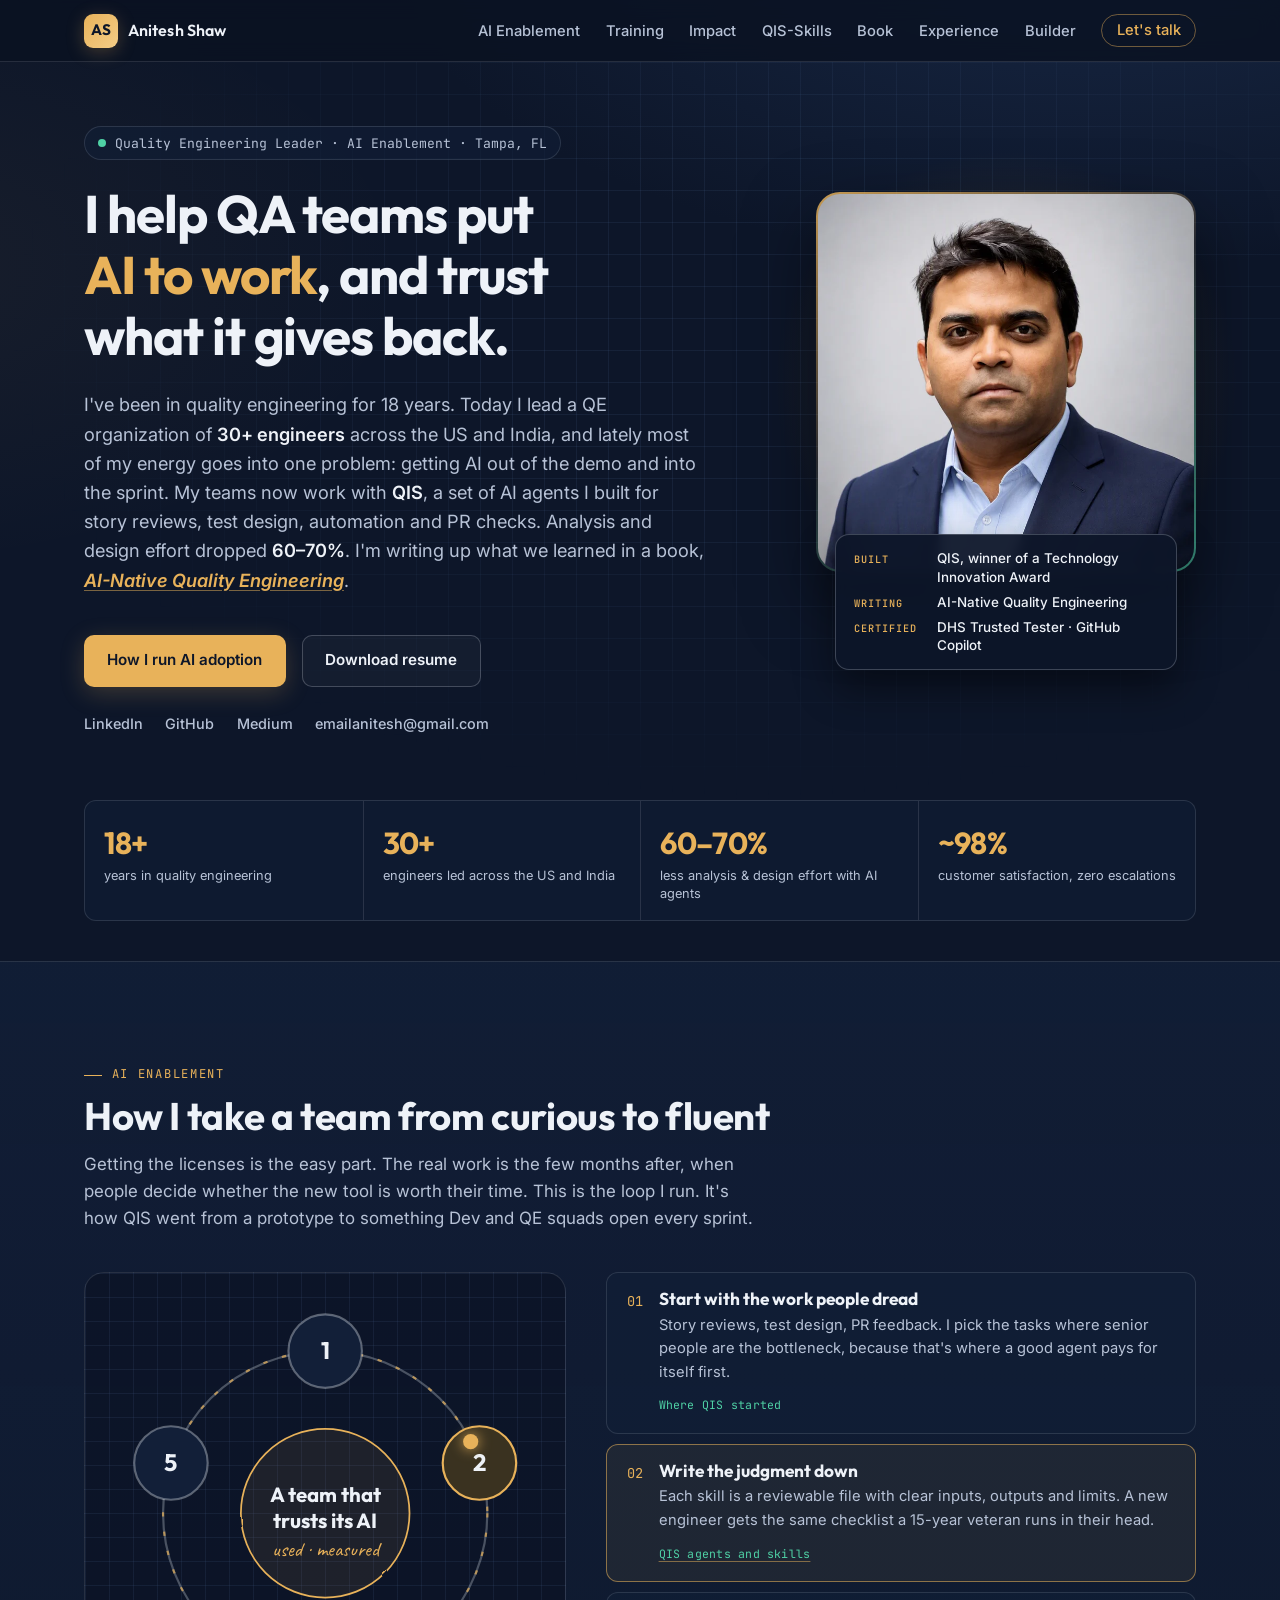
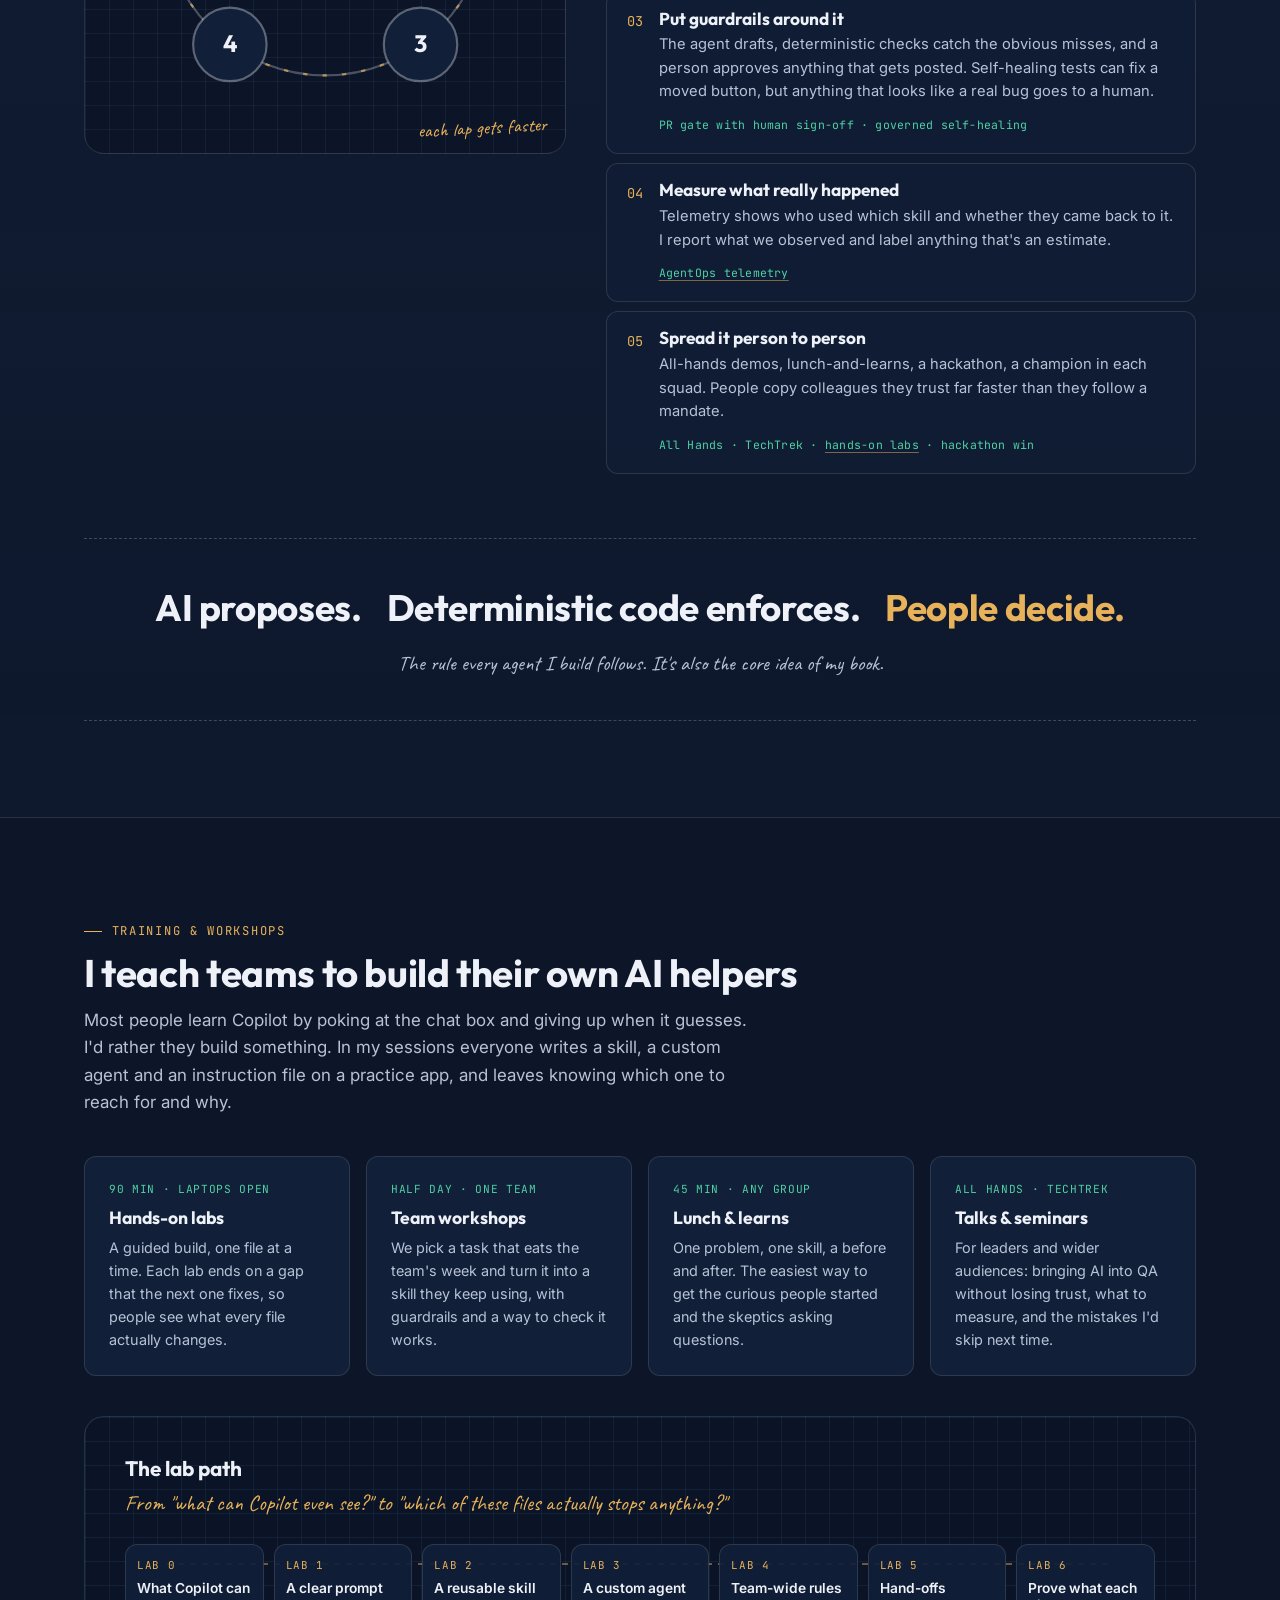
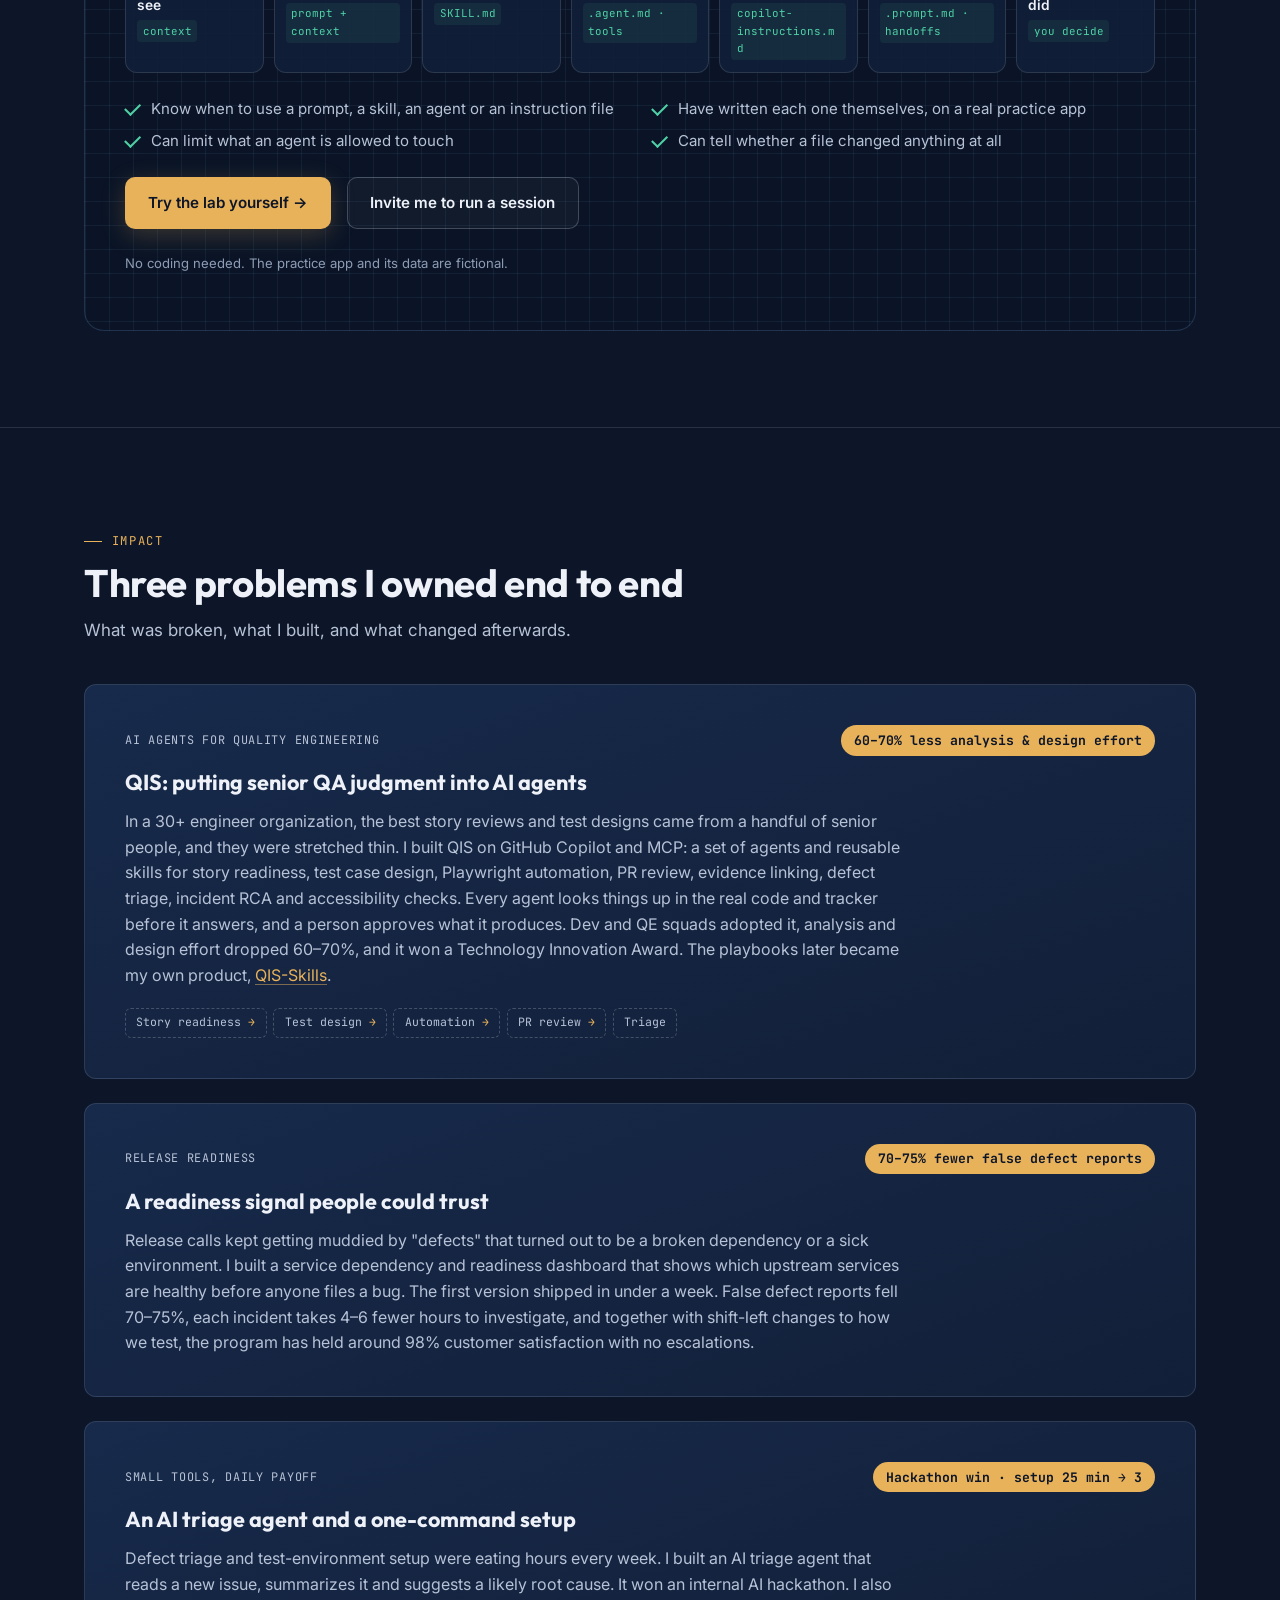
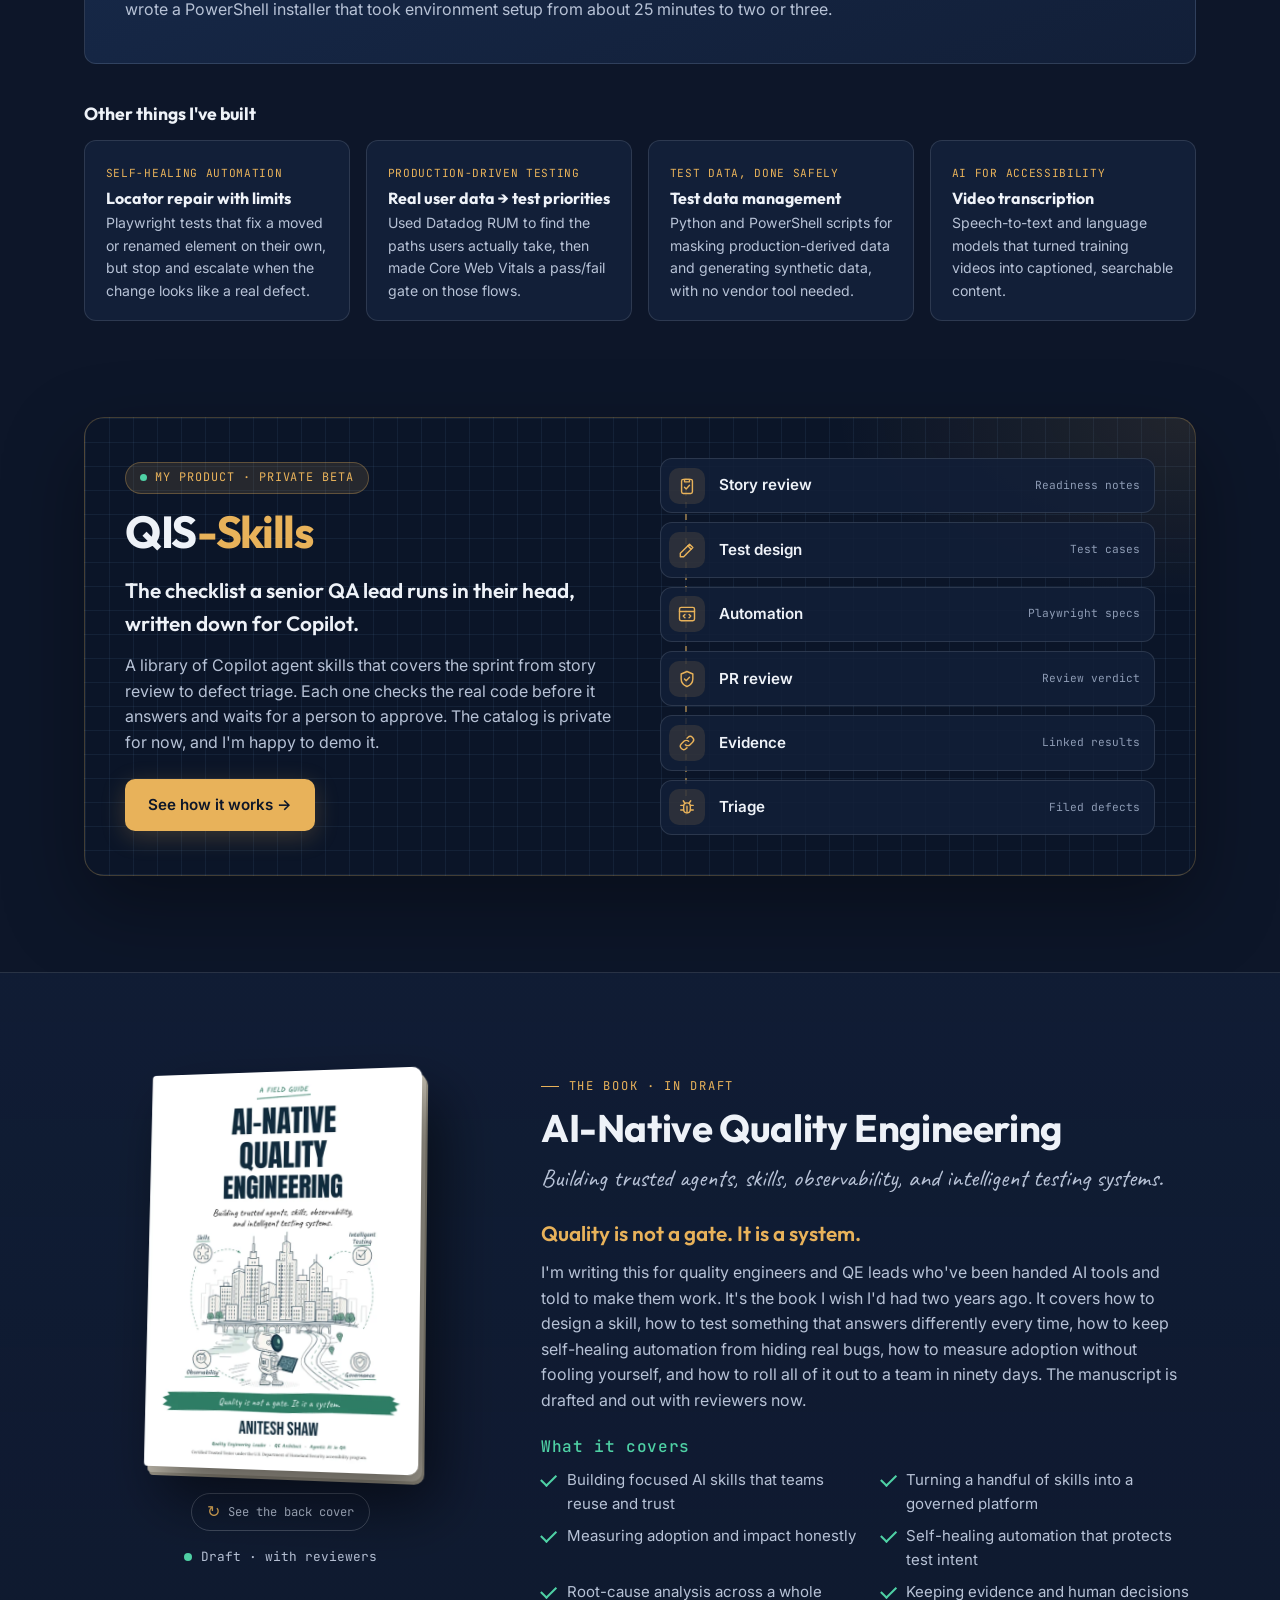
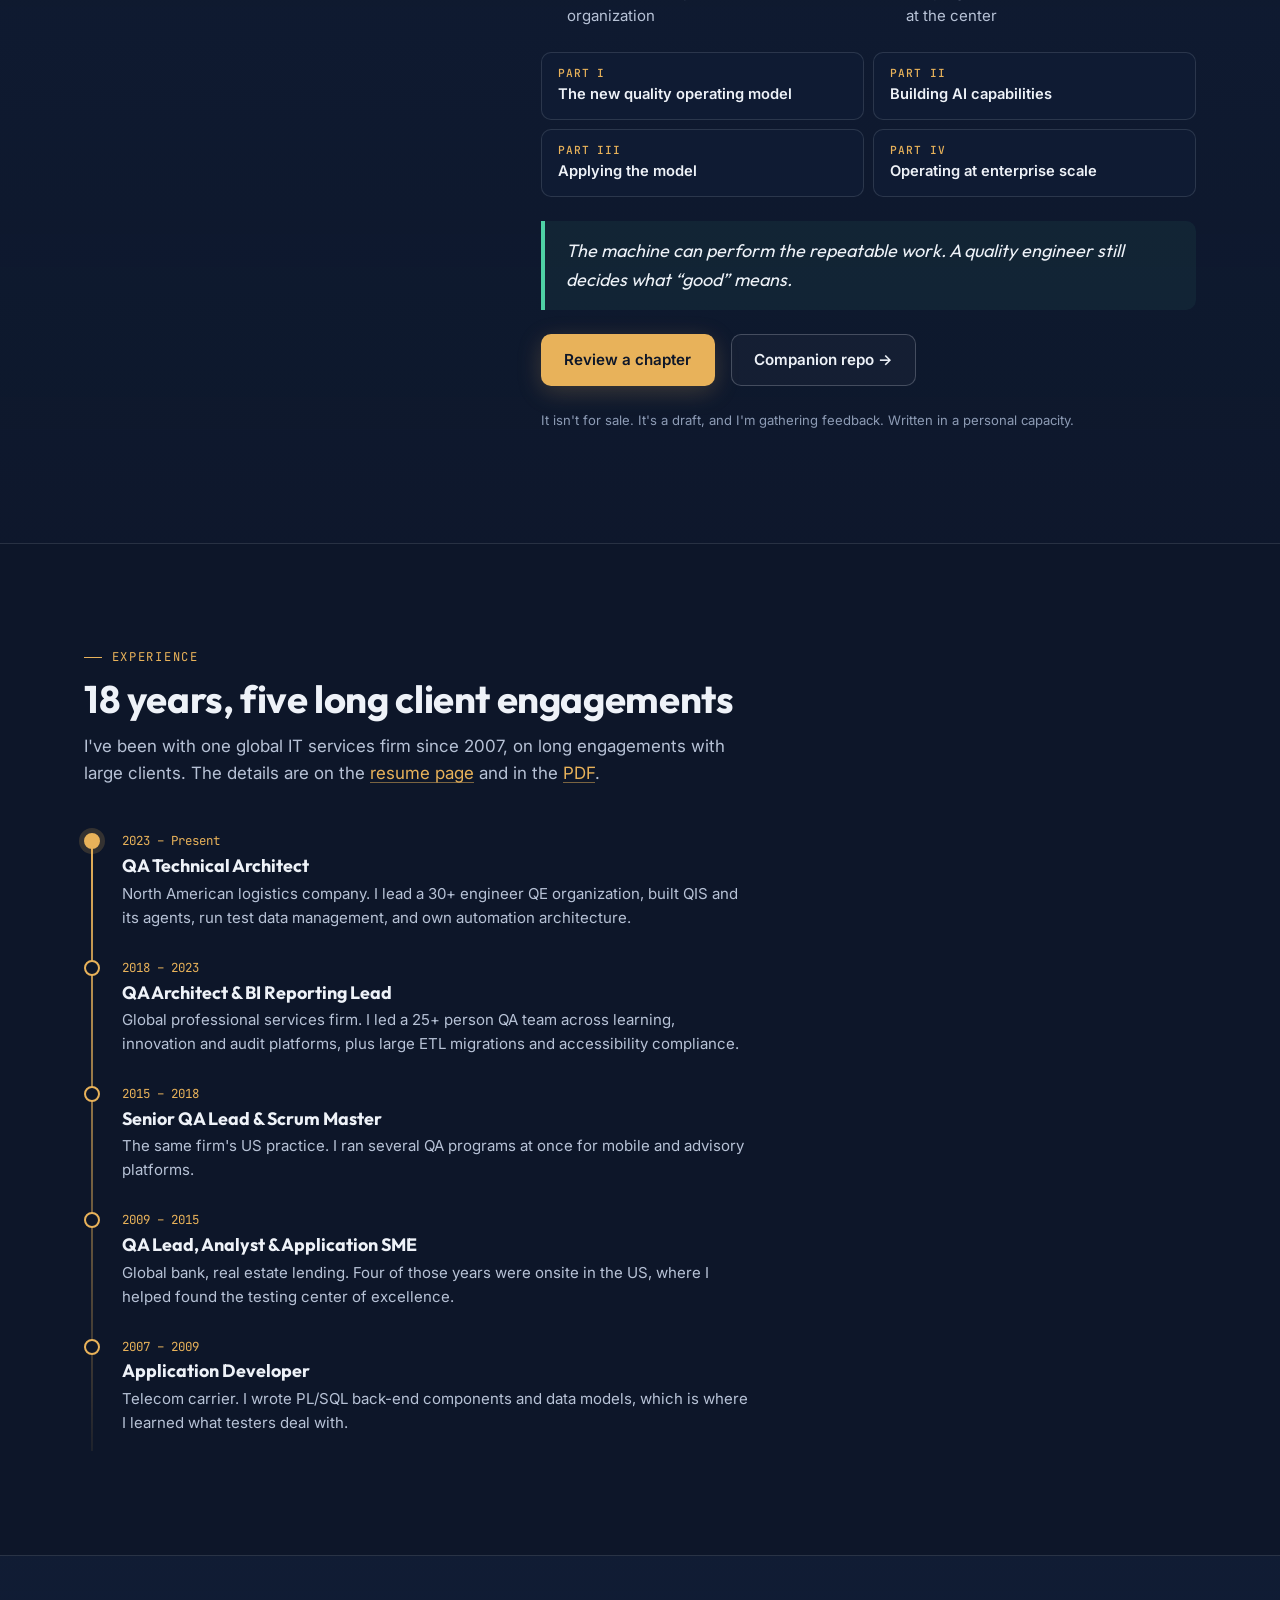
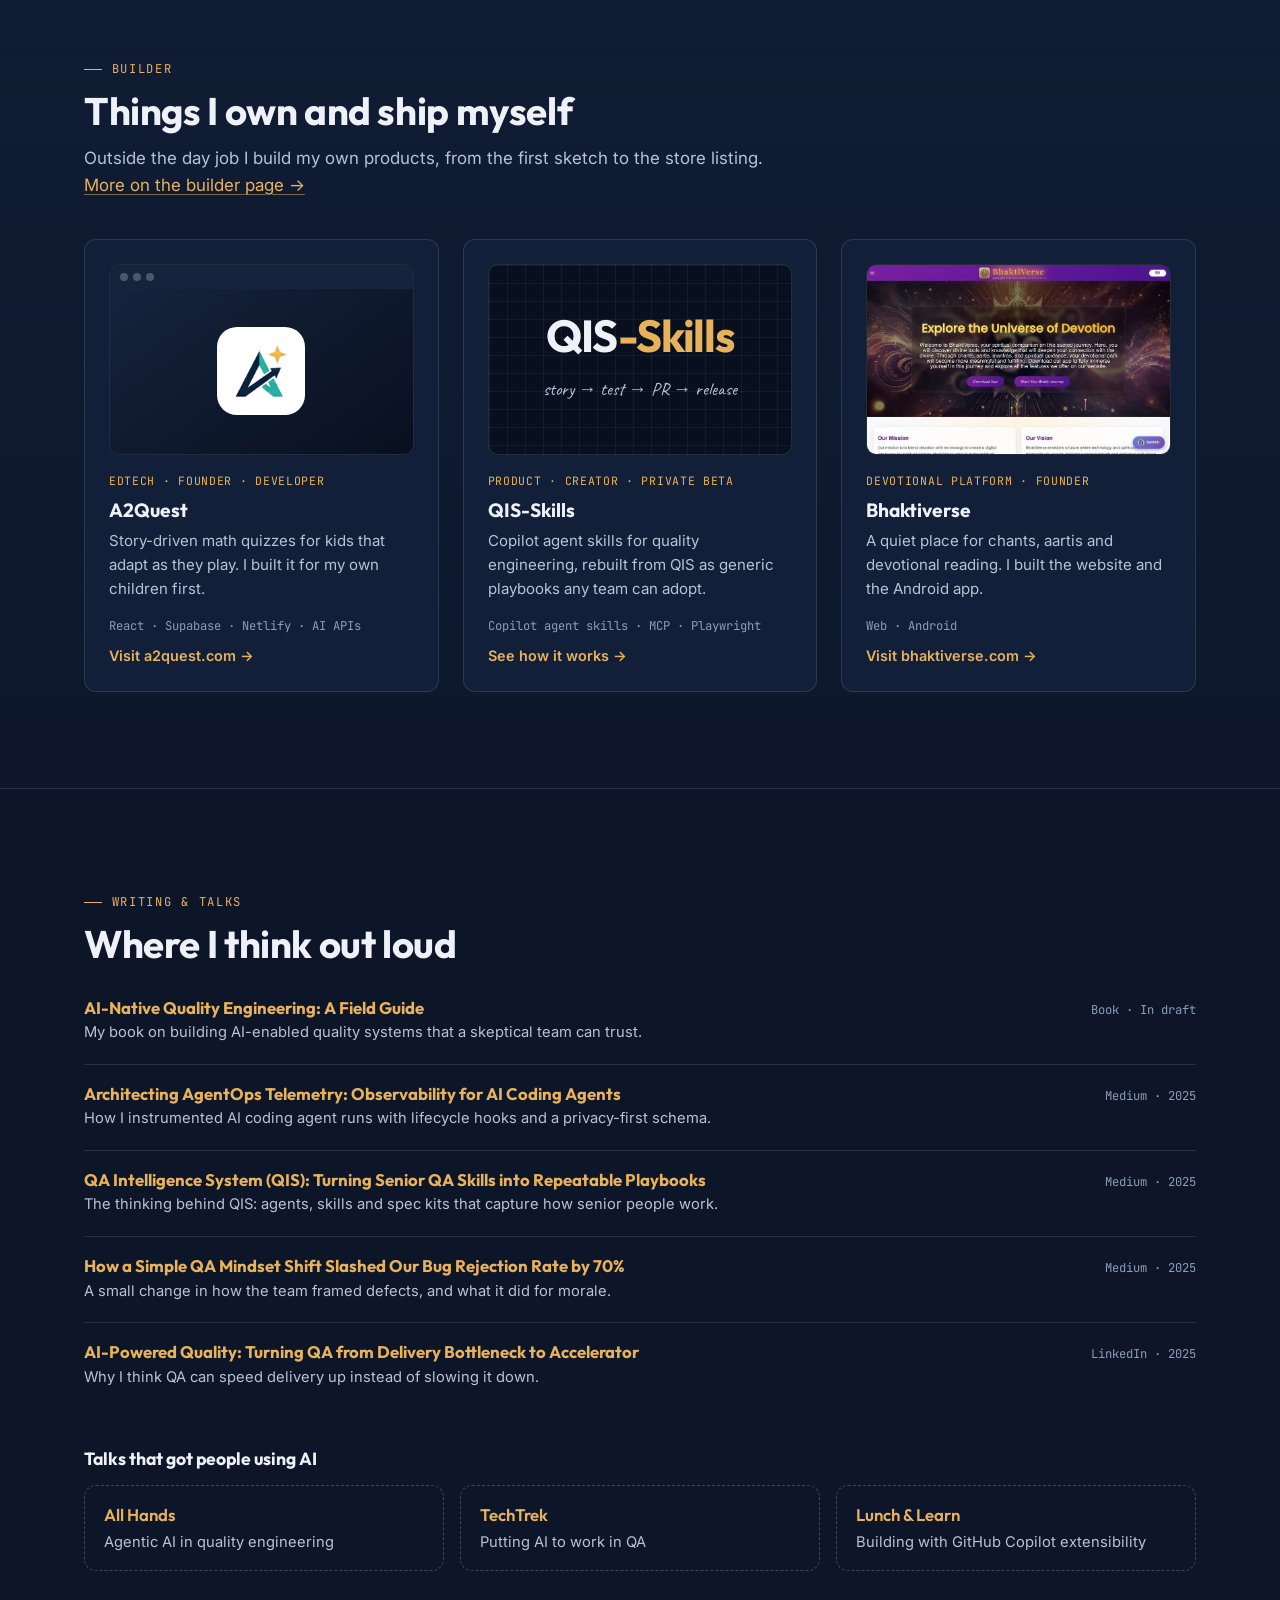
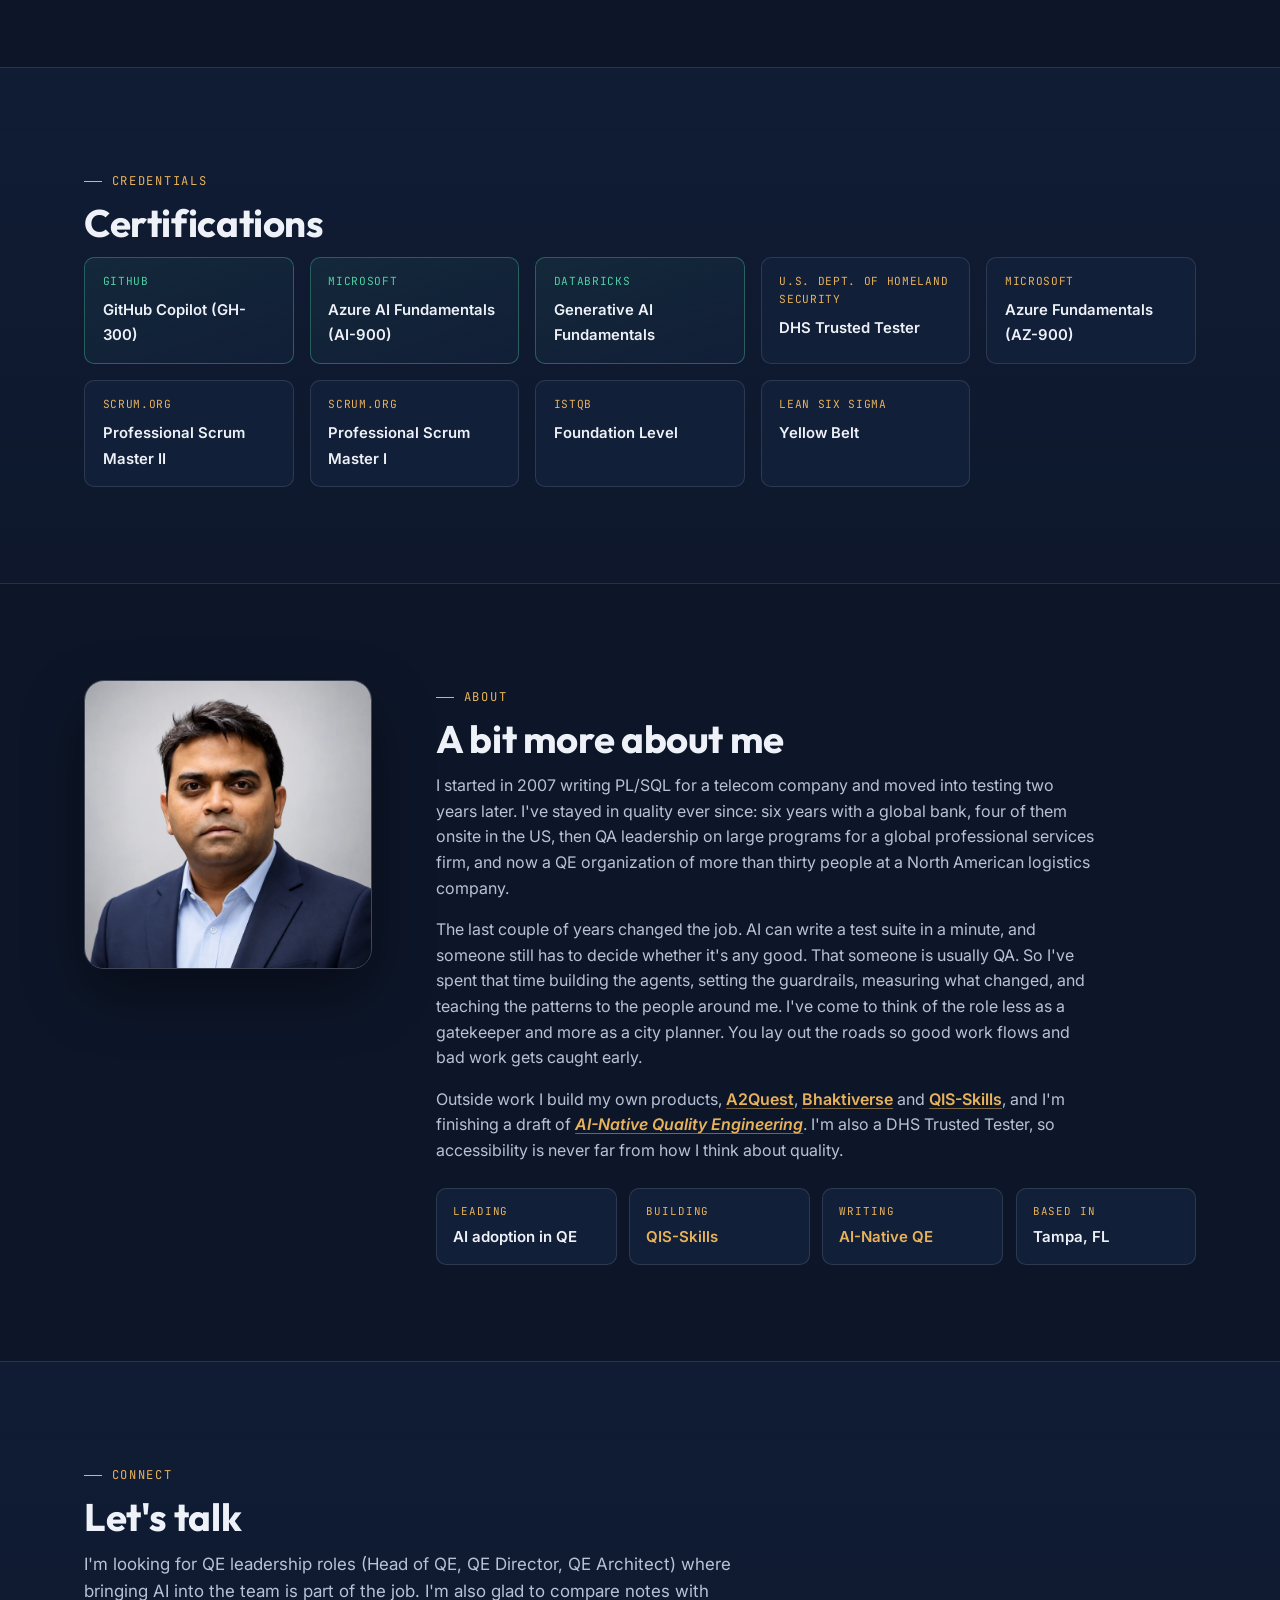
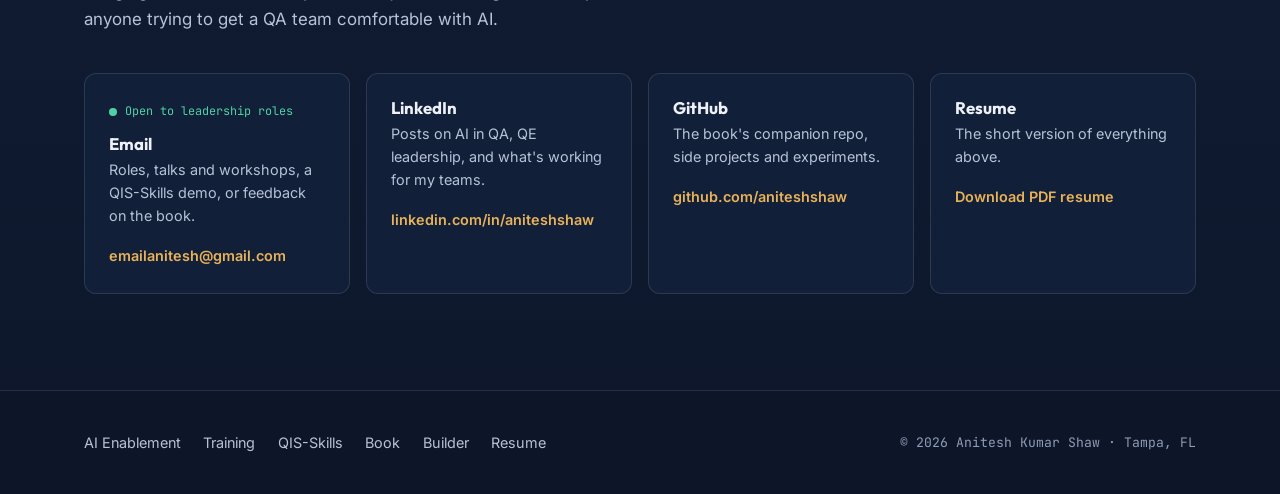
==== commit 50de5a25: "Add Training & workshops: hands-on AI labs, workshops, talks New home-page section on how I teach te" ====
--- a/index.html
+++ b/index.html
@@ -25,7 +25,7 @@
 <link rel="preconnect" href="https://fonts.googleapis.com" />
 <link rel="preconnect" href="https://fonts.gstatic.com" crossorigin />
 <link href="https://fonts.googleapis.com/css2?family=Outfit:wght@500;600;700&family=Inter:wght@400;500;600&family=JetBrains+Mono:wght@400;500;700&family=Caveat:wght@500;700&display=swap" rel="stylesheet" />
-<link rel="stylesheet" href="css/style.css?v=20261001c" />
+<link rel="stylesheet" href="css/style.css?v=20261001d" />
 <script>document.documentElement.classList.add('js');</script>
 
 <script type="application/ld+json">
@@ -61,6 +61,7 @@
     </button>
     <ul class="nav__menu" id="navMenu">
       <li><a href="#enablement">AI Enablement</a></li>
+      <li><a href="#training">Training</a></li>
       <li><a href="#case-studies">Impact</a></li>
       <li><a href="qis-skills/">QIS-Skills</a></li>
       <li><a href="#book">Book</a></li>
@@ -195,7 +196,7 @@
             <div>
               <h3>Spread it person to person</h3>
               <p>All-hands demos, lunch-and-learns, a hackathon, a champion in each squad. People copy colleagues they trust far faster than they follow a mandate.</p>
-              <span class="evidence">All Hands · TechTrek · Lunch &amp; Learn · hackathon win</span>
+              <span class="evidence">All Hands · TechTrek · <a href="#training">hands-on labs</a> · hackathon win</span>
             </div>
           </li>
         </ol>
@@ -205,6 +206,69 @@
         <p><span>AI proposes.</span> <span>Deterministic code enforces.</span> <span class="accent">People decide.</span></p>
         <footer>The rule every agent I build follows. It's also the core idea of my book.</footer>
       </blockquote>
+    </div>
+  </section>
+
+  <!-- TRAINING -->
+  <section id="training" class="section" aria-labelledby="training-title">
+    <div class="container">
+      <span class="section__label">Training &amp; workshops</span>
+      <h2 class="section__title" id="training-title">I teach teams to build their own AI helpers</h2>
+      <p class="section__lead">
+        Most people learn Copilot by poking at the chat box and giving up when it guesses. I'd rather they
+        build something. In my sessions everyone writes a skill, a custom agent and an instruction file on a
+        practice app, and leaves knowing which one to reach for and why.
+      </p>
+
+      <div class="formats">
+        <article class="format-card reveal">
+          <span class="format-card__meta">90 min · laptops open</span>
+          <h3>Hands-on labs</h3>
+          <p>A guided build, one file at a time. Each lab ends on a gap that the next one fixes, so people see what every file actually changes.</p>
+        </article>
+        <article class="format-card reveal">
+          <span class="format-card__meta">Half day · one team</span>
+          <h3>Team workshops</h3>
+          <p>We pick a task that eats the team's week and turn it into a skill they keep using, with guardrails and a way to check it works.</p>
+        </article>
+        <article class="format-card reveal">
+          <span class="format-card__meta">45 min · any group</span>
+          <h3>Lunch &amp; learns</h3>
+          <p>One problem, one skill, a before and after. The easiest way to get the curious people started and the skeptics asking questions.</p>
+        </article>
+        <article class="format-card reveal">
+          <span class="format-card__meta">All Hands · TechTrek</span>
+          <h3>Talks &amp; seminars</h3>
+          <p>For leaders and wider audiences: bringing AI into QA without losing trust, what to measure, and the mistakes I'd skip next time.</p>
+        </article>
+      </div>
+
+      <div class="lab-path reveal">
+        <div class="lab-path__head">
+          <h3>The lab path</h3>
+          <p>From "what can Copilot even see?" to "which of these files actually stops anything?"</p>
+        </div>
+        <ol class="lab-track">
+          <li style="--i:0"><span class="lab-track__n">Lab 0</span><strong>What Copilot can see</strong><code>context</code></li>
+          <li style="--i:1"><span class="lab-track__n">Lab 1</span><strong>A clear prompt</strong><code>prompt + context</code></li>
+          <li style="--i:2"><span class="lab-track__n">Lab 2</span><strong>A reusable skill</strong><code>SKILL.md</code></li>
+          <li style="--i:3"><span class="lab-track__n">Lab 3</span><strong>A custom agent</strong><code>.agent.md · tools</code></li>
+          <li style="--i:4"><span class="lab-track__n">Lab 4</span><strong>Team-wide rules</strong><code>copilot-instructions.md</code></li>
+          <li style="--i:5"><span class="lab-track__n">Lab 5</span><strong>Hand-offs</strong><code>.prompt.md · handoffs</code></li>
+          <li style="--i:6"><span class="lab-track__n">Lab 6</span><strong>Prove what each did</strong><code>you decide</code></li>
+        </ol>
+        <ul class="checklist lab-path__outcomes" aria-label="What people leave with">
+          <li>Know when to use a prompt, a skill, an agent or an instruction file</li>
+          <li>Have written each one themselves, on a real practice app</li>
+          <li>Can limit what an agent is allowed to touch</li>
+          <li>Can tell whether a file changed anything at all</li>
+        </ul>
+        <div class="hero__ctas">
+          <a class="btn btn--primary" href="https://github.com/aniteshshaw/ai-native-qe-companion/tree/main/labs/first-ai-qe-assistant">Try the lab yourself →</a>
+          <a class="btn btn--secondary" href="mailto:emailanitesh@gmail.com?subject=AI%20skills%20session%20for%20my%20team">Invite me to run a session</a>
+        </div>
+        <p class="fineprint">No coding needed. The practice app and its data are fictional.</p>
+      </div>
     </div>
   </section>
 
@@ -567,7 +631,7 @@
         <div class="contact-card">
           <span class="contact-status">Open to leadership roles</span>
           <h3>Email</h3>
-          <p>Roles, speaking, a QIS-Skills demo, or feedback on the book.</p>
+          <p>Roles, talks and workshops, a QIS-Skills demo, or feedback on the book.</p>
           <a href="mailto:emailanitesh@gmail.com">emailanitesh@gmail.com</a>
         </div>
         <div class="contact-card">
@@ -595,6 +659,7 @@
   <div class="container footer__inner">
     <nav class="footer__nav" aria-label="Footer">
       <a href="#enablement">AI Enablement</a>
+      <a href="#training">Training</a>
       <a href="qis-skills/">QIS-Skills</a>
       <a href="#book">Book</a>
       <a href="personal/">Builder</a>
@@ -604,6 +669,6 @@
   </div>
 </footer>
 
-<script src="js/main.js?v=20261001c"></script>
+<script src="js/main.js?v=20261001d"></script>
 </body>
 </html>
--- a/css/style.css
+++ b/css/style.css
@@ -339,6 +339,47 @@
 @media (max-width: 900px) {
   .flywheel { grid-template-columns: 1fr; }
   .flywheel__viz { position: relative; top: 0; max-width: 420px; justify-self: center; width: 100%; }
+}
+
+/* ---------- Training & workshops ---------- */
+.formats { display: grid; grid-template-columns: repeat(4, minmax(0, 1fr)); gap: var(--space-2); margin-bottom: var(--space-4); }
+.format-card { padding: var(--space-3); border-radius: var(--radius); background: var(--panel); border: 1px solid var(--border); transition: border-color 0.25s ease, transform 0.25s ease; }
+.format-card:hover { border-color: rgba(232, 178, 90, 0.4); transform: translateY(-3px); }
+.format-card__meta { display: block; font-family: var(--font-mono); font-size: 0.7rem; letter-spacing: 0.06em; text-transform: uppercase; color: var(--teal); margin-bottom: 0.6rem; }
+.format-card h3 { font-size: 1.1rem; margin: 0 0 0.45rem; }
+.format-card p { font-size: 0.9rem; color: var(--offwhite-dim); margin: 0; }
+@media (max-width: 1000px) { .formats { grid-template-columns: repeat(2, minmax(0, 1fr)); } }
+@media (max-width: 560px) { .formats { grid-template-columns: 1fr; } }
+
+.lab-path {
+  padding: var(--space-4); border-radius: 20px; border: 1px solid rgba(141, 190, 255, 0.18);
+  background-color: #0A1426;
+  background-image: linear-gradient(var(--grid-line) 1px, transparent 1px), linear-gradient(90deg, var(--grid-line) 1px, transparent 1px);
+  background-size: 24px 24px;
+}
+.lab-path__head h3 { font-size: 1.3rem; margin: 0 0 0.3rem; }
+.lab-path__head p { font-family: var(--font-hand); font-size: 1.35rem; color: var(--amber); margin: 0 0 var(--space-3); }
+.lab-track { display: grid; grid-template-columns: repeat(7, minmax(0, 1fr)); gap: 0.6rem; position: relative; margin-bottom: var(--space-3); }
+.lab-track::before {
+  content: ""; position: absolute; left: 4%; right: 4%; top: 1.15rem; height: 2px;
+  background: repeating-linear-gradient(90deg, var(--amber) 0 6px, transparent 6px 12px); opacity: 0.45;
+}
+.lab-track li {
+  position: relative; display: grid; gap: 0.35rem; align-content: start;
+  padding: 0.75rem 0.7rem; border-radius: 12px; background: rgba(18, 31, 56, 0.92); border: 1px solid var(--border);
+  animation: pipe-lit 8.4s linear infinite; animation-delay: calc(var(--i) * 1.2s - 0.2s);
+}
+.lab-track__n { font-family: var(--font-mono); font-size: 0.68rem; color: var(--amber); letter-spacing: 0.06em; text-transform: uppercase; }
+.lab-track strong { font-size: 0.86rem; line-height: 1.25; }
+.lab-track code { font-size: 0.68rem; color: var(--teal); background: rgba(79, 209, 165, 0.08); border-radius: 4px; padding: 0.15rem 0.35rem; justify-self: start; word-break: break-word; }
+.lab-path__outcomes { margin-bottom: var(--space-3); }
+@media (max-width: 1000px) {
+  .lab-track { grid-template-columns: repeat(4, minmax(0, 1fr)); }
+  .lab-track::before { display: none; }
+}
+@media (max-width: 560px) {
+  .lab-path { padding: var(--space-3); }
+  .lab-track { grid-template-columns: repeat(2, minmax(0, 1fr)); }
 }
 
 /* ---------- Case studies ---------- */
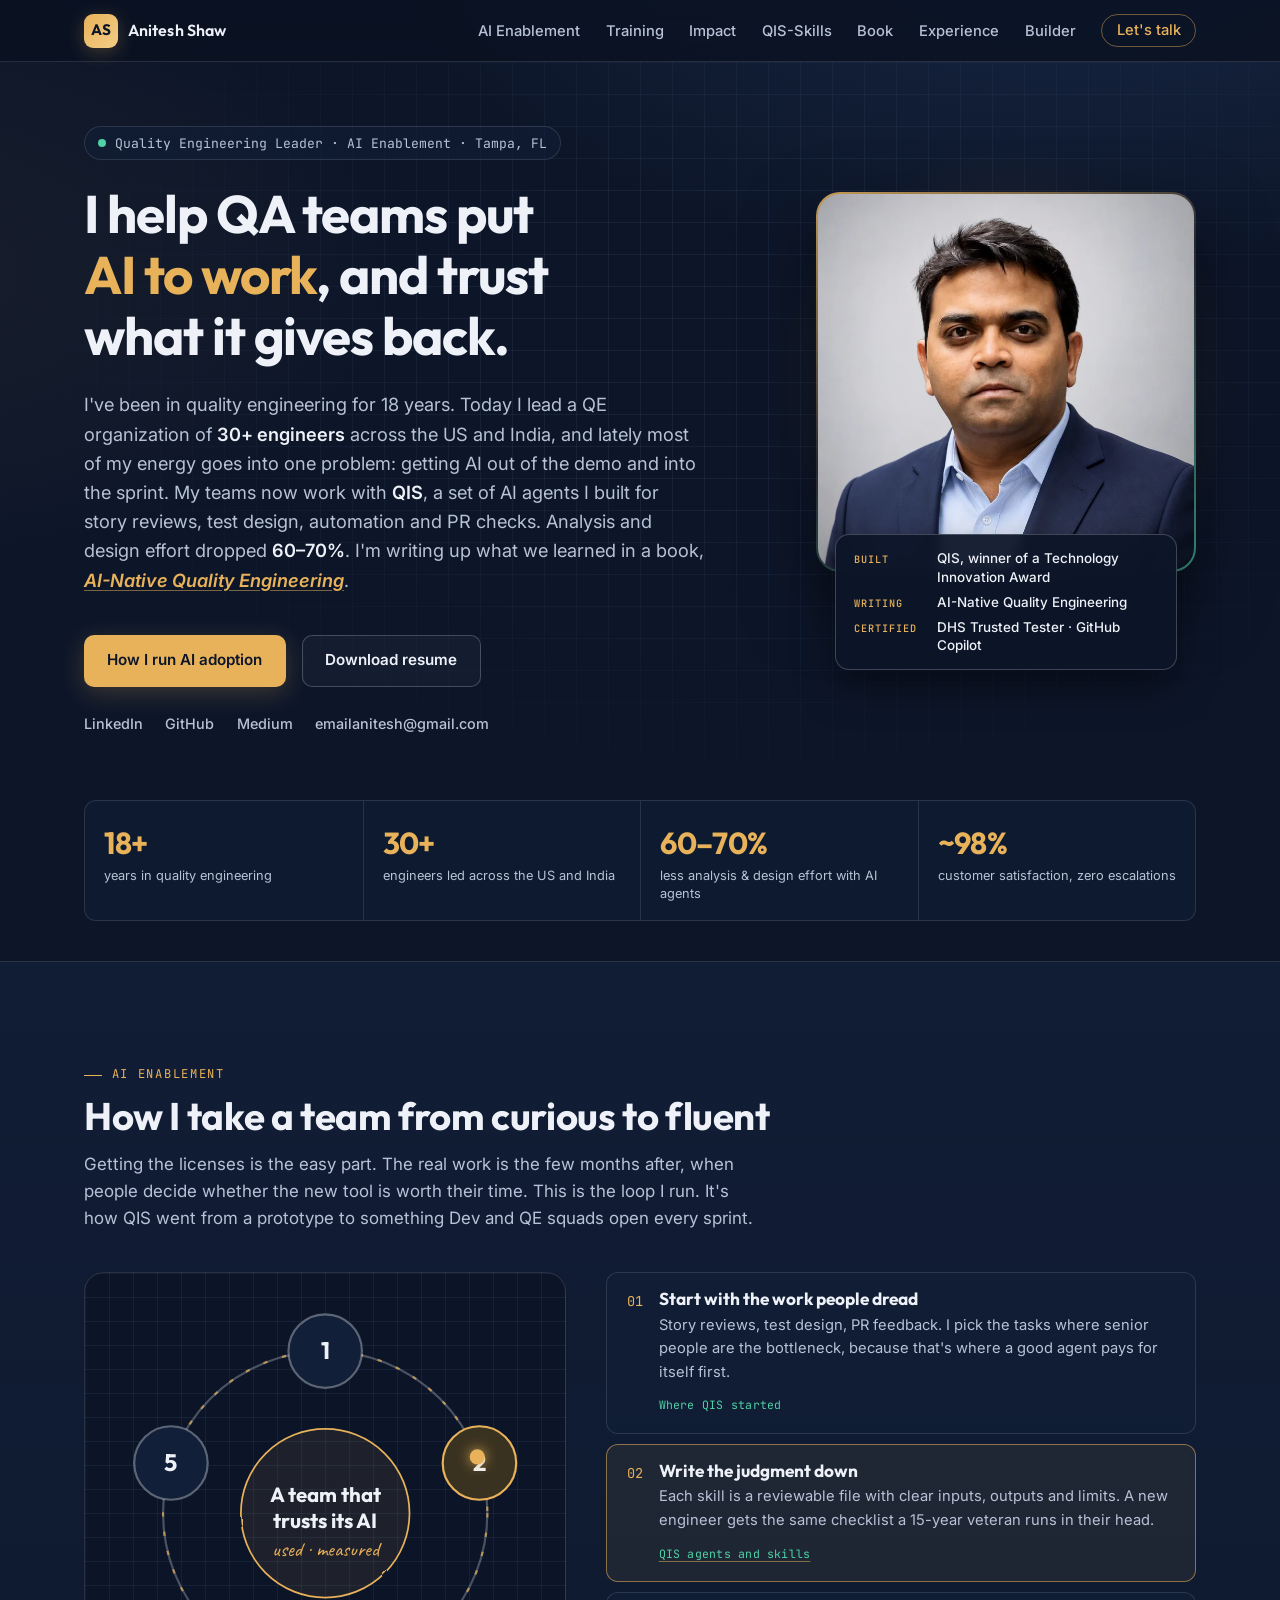
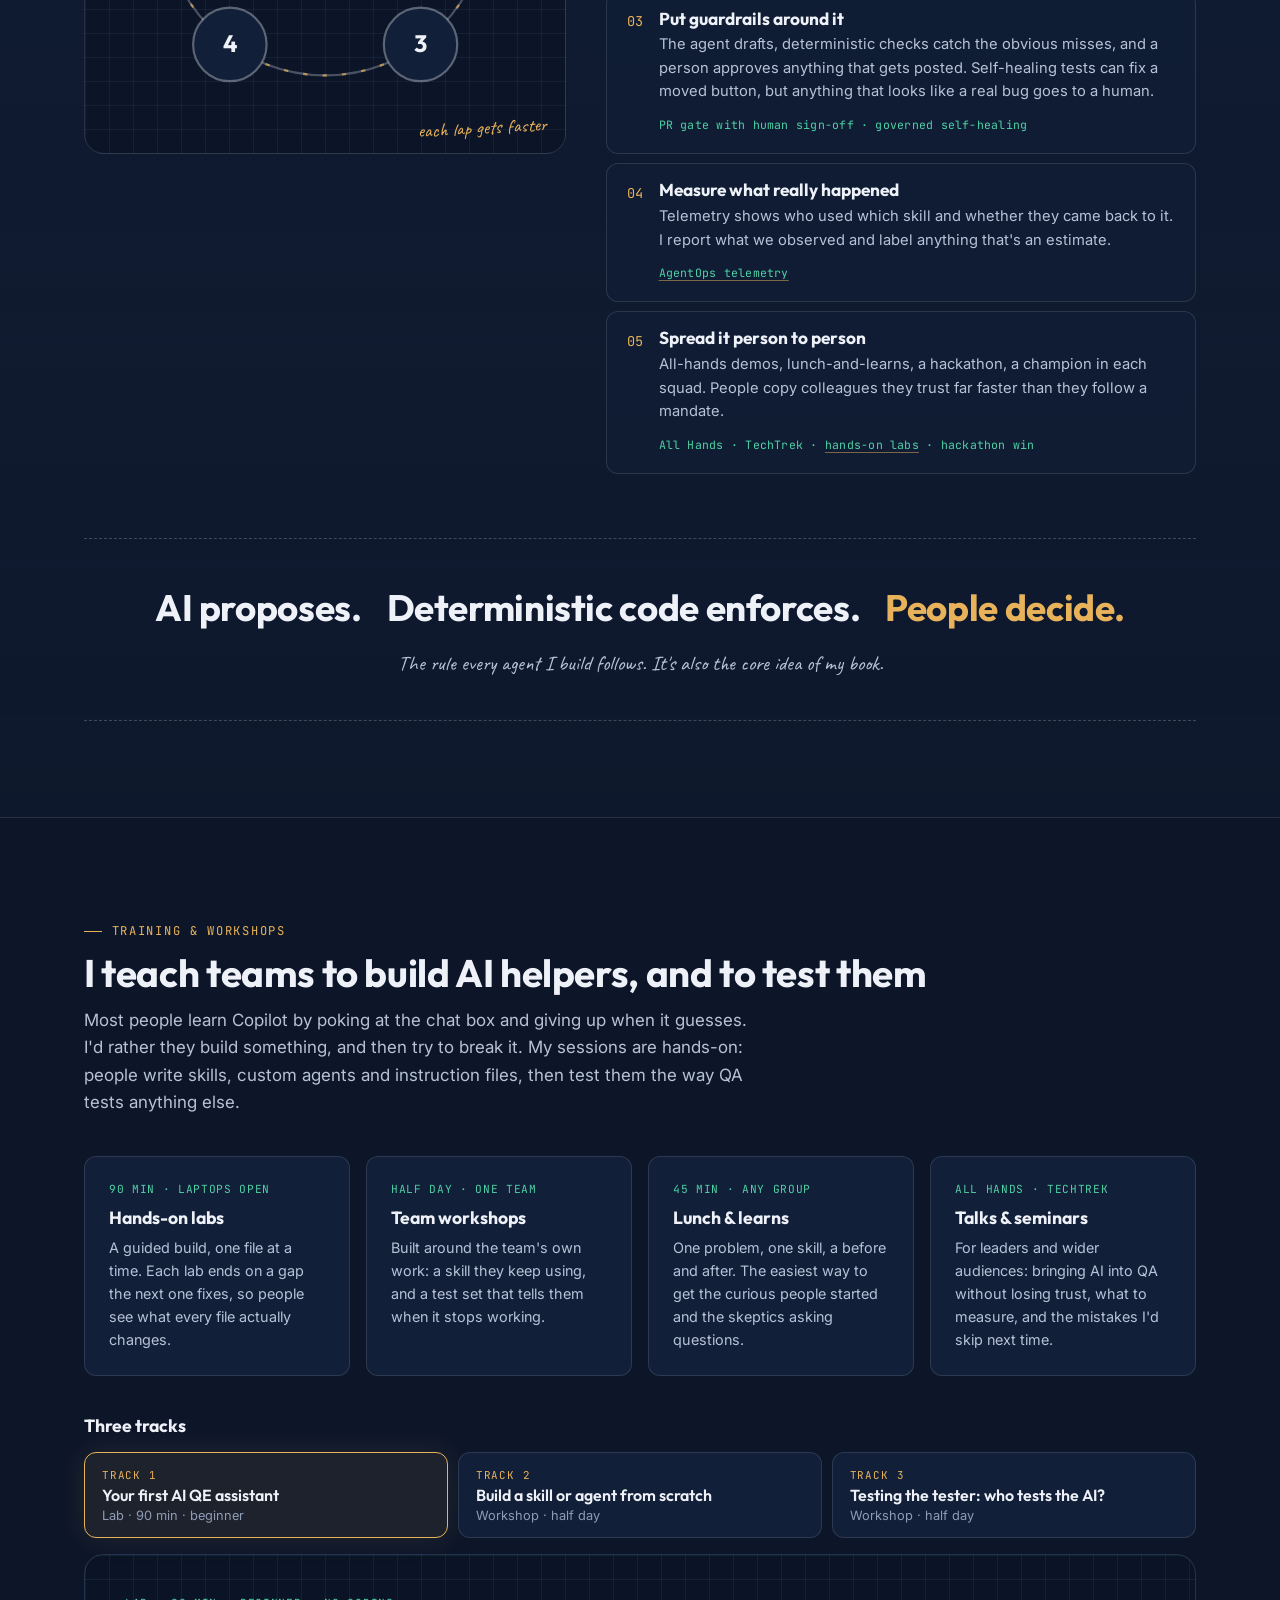
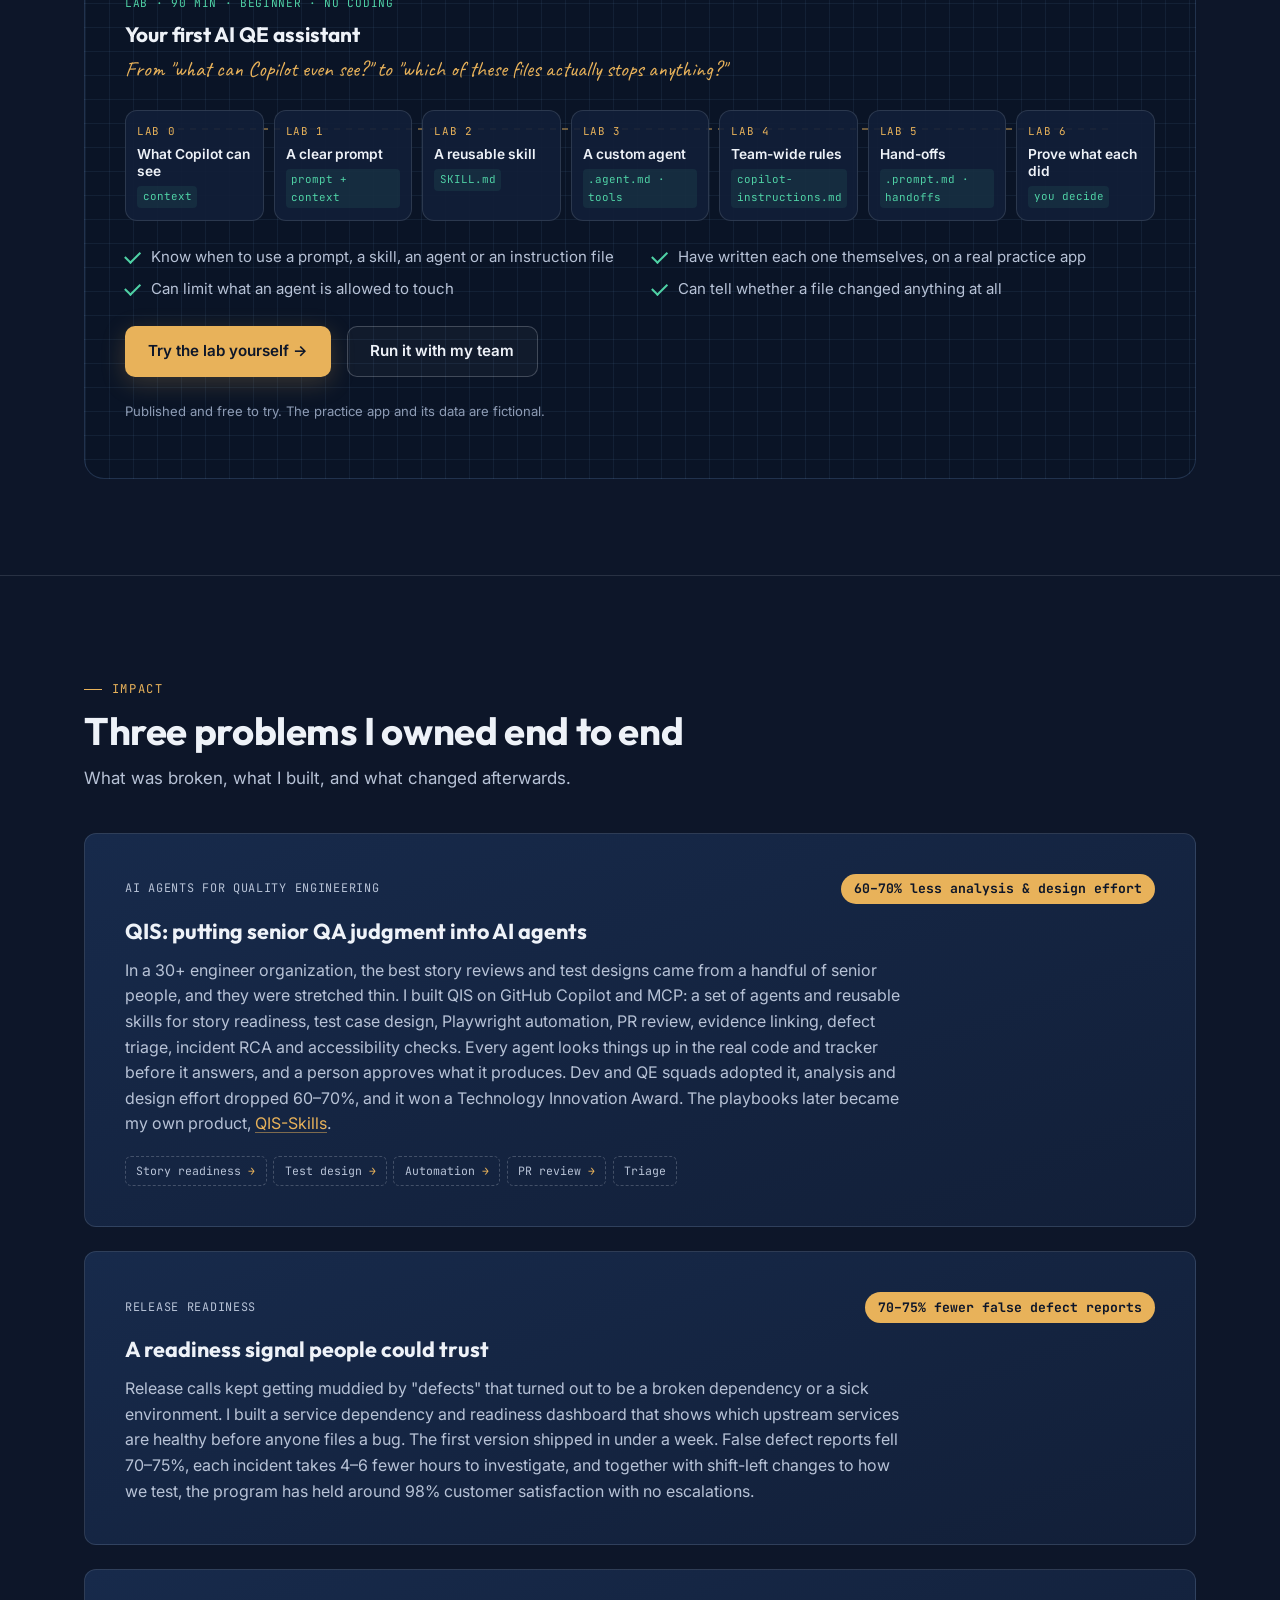
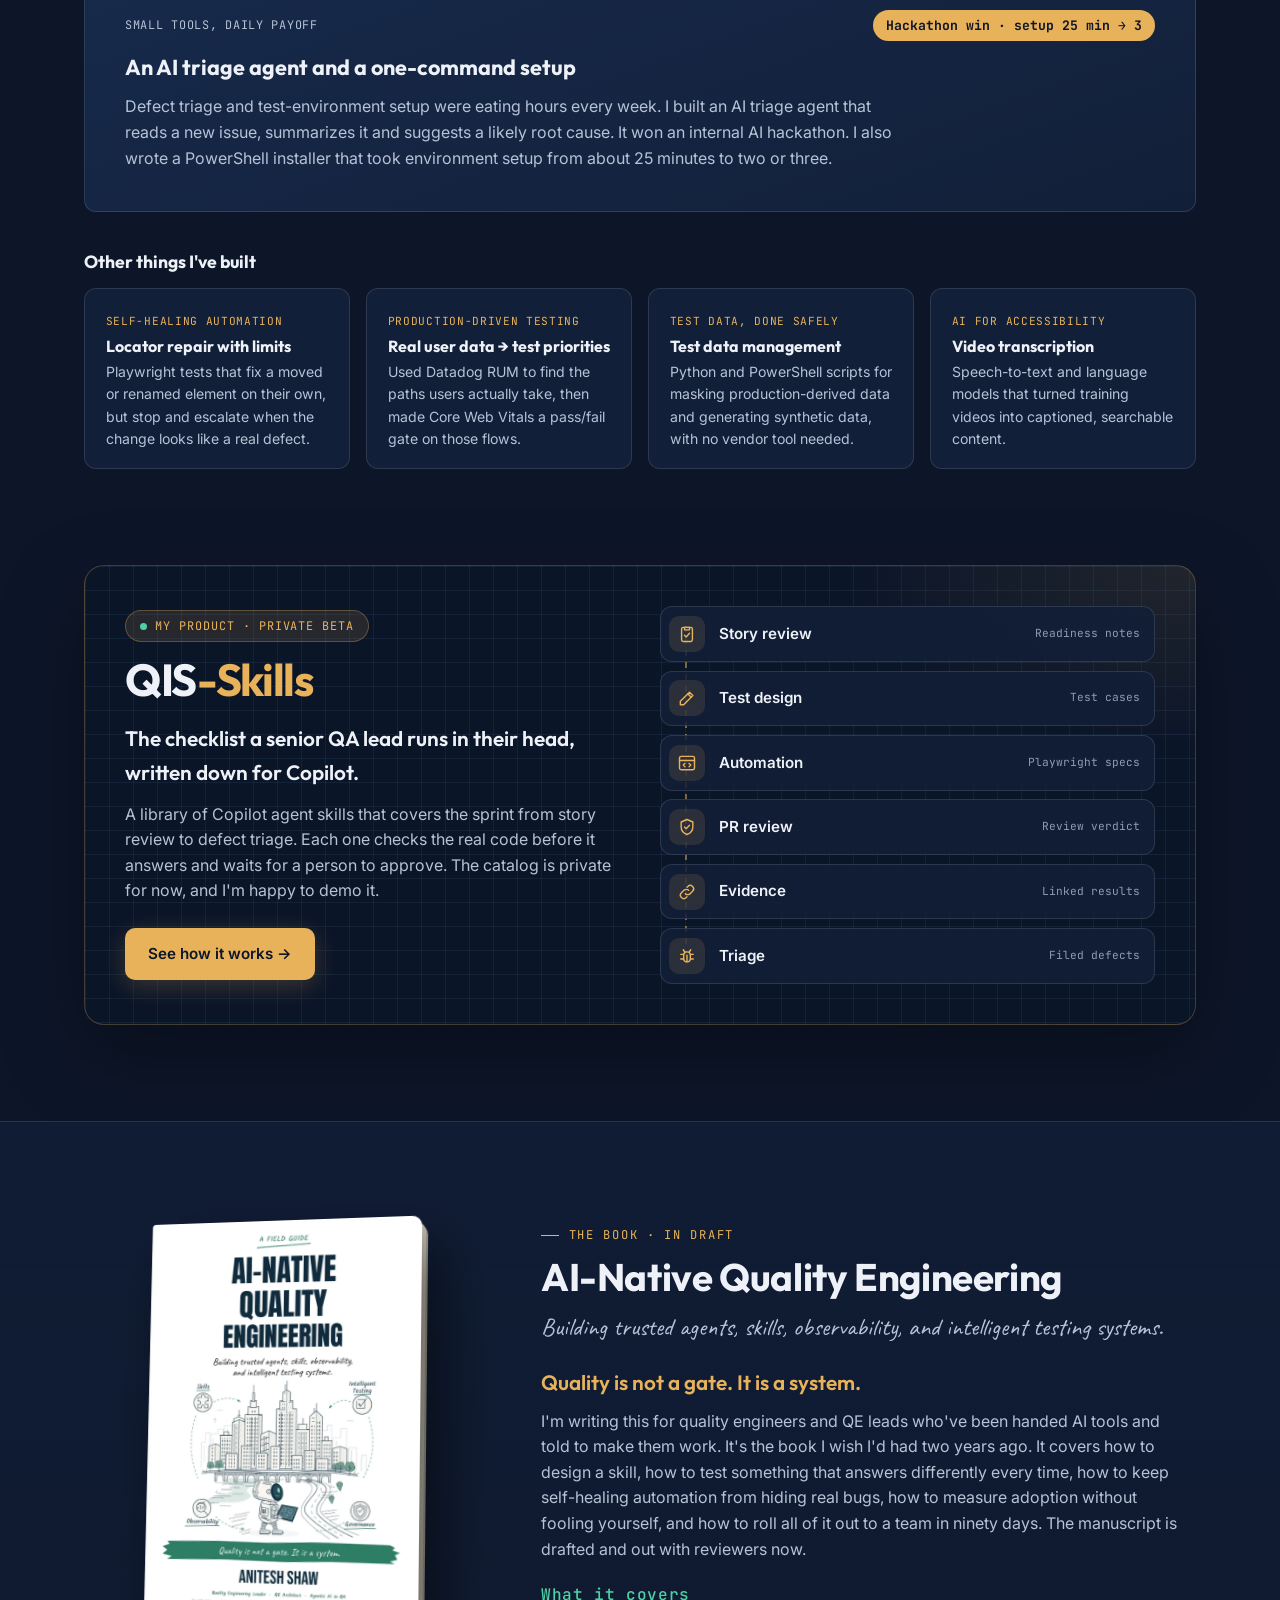
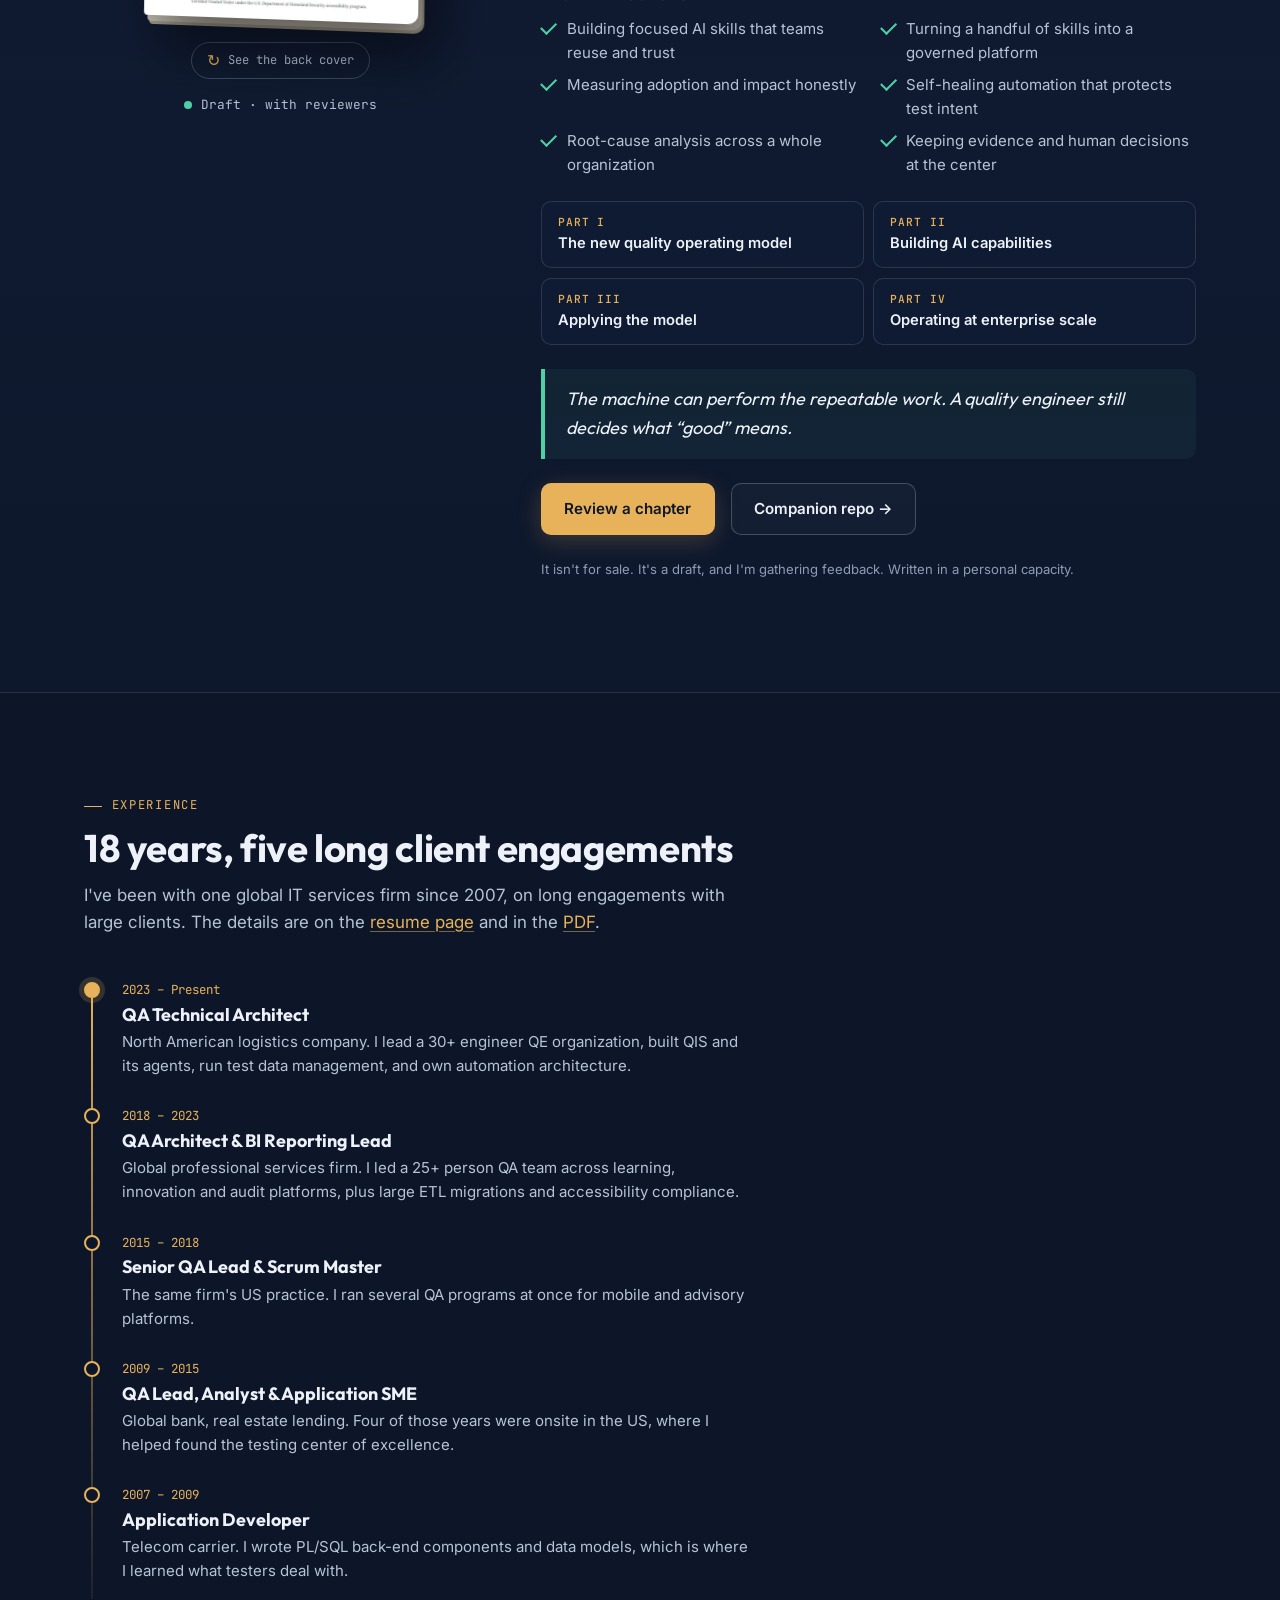
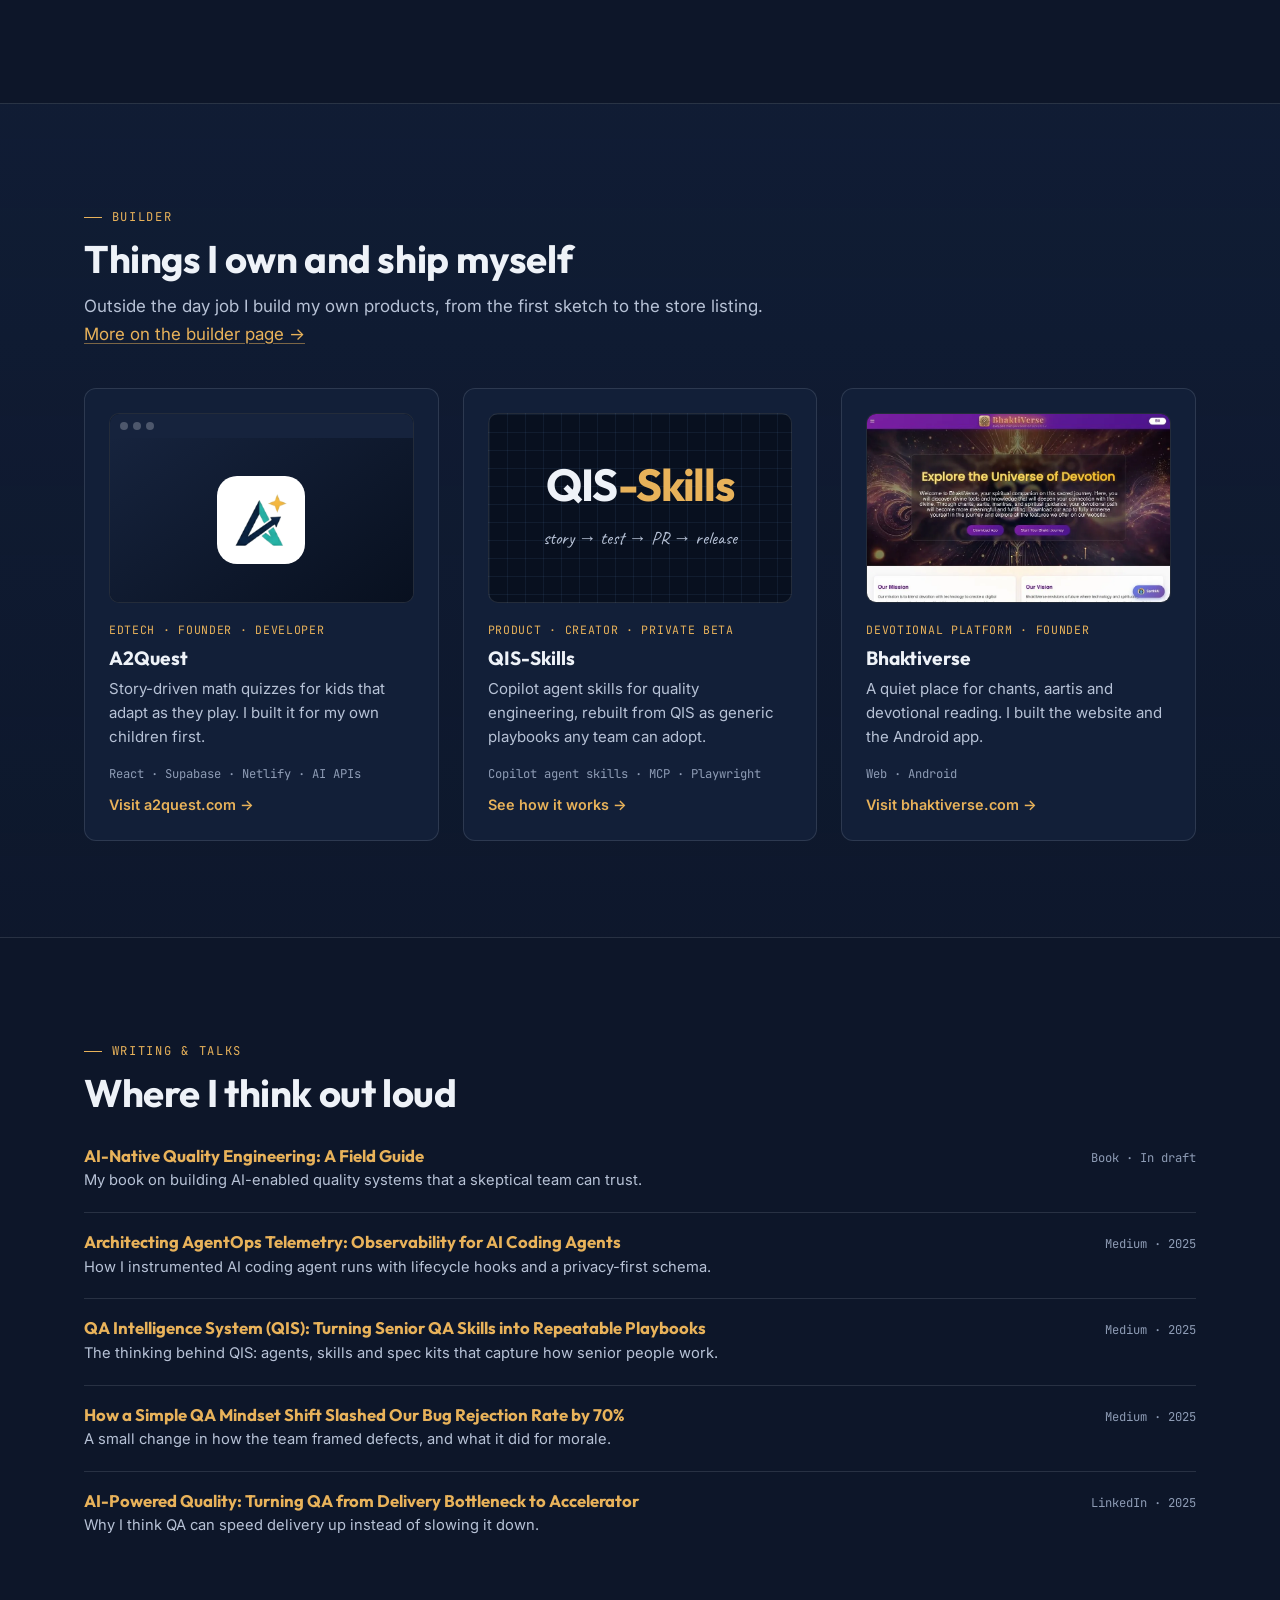
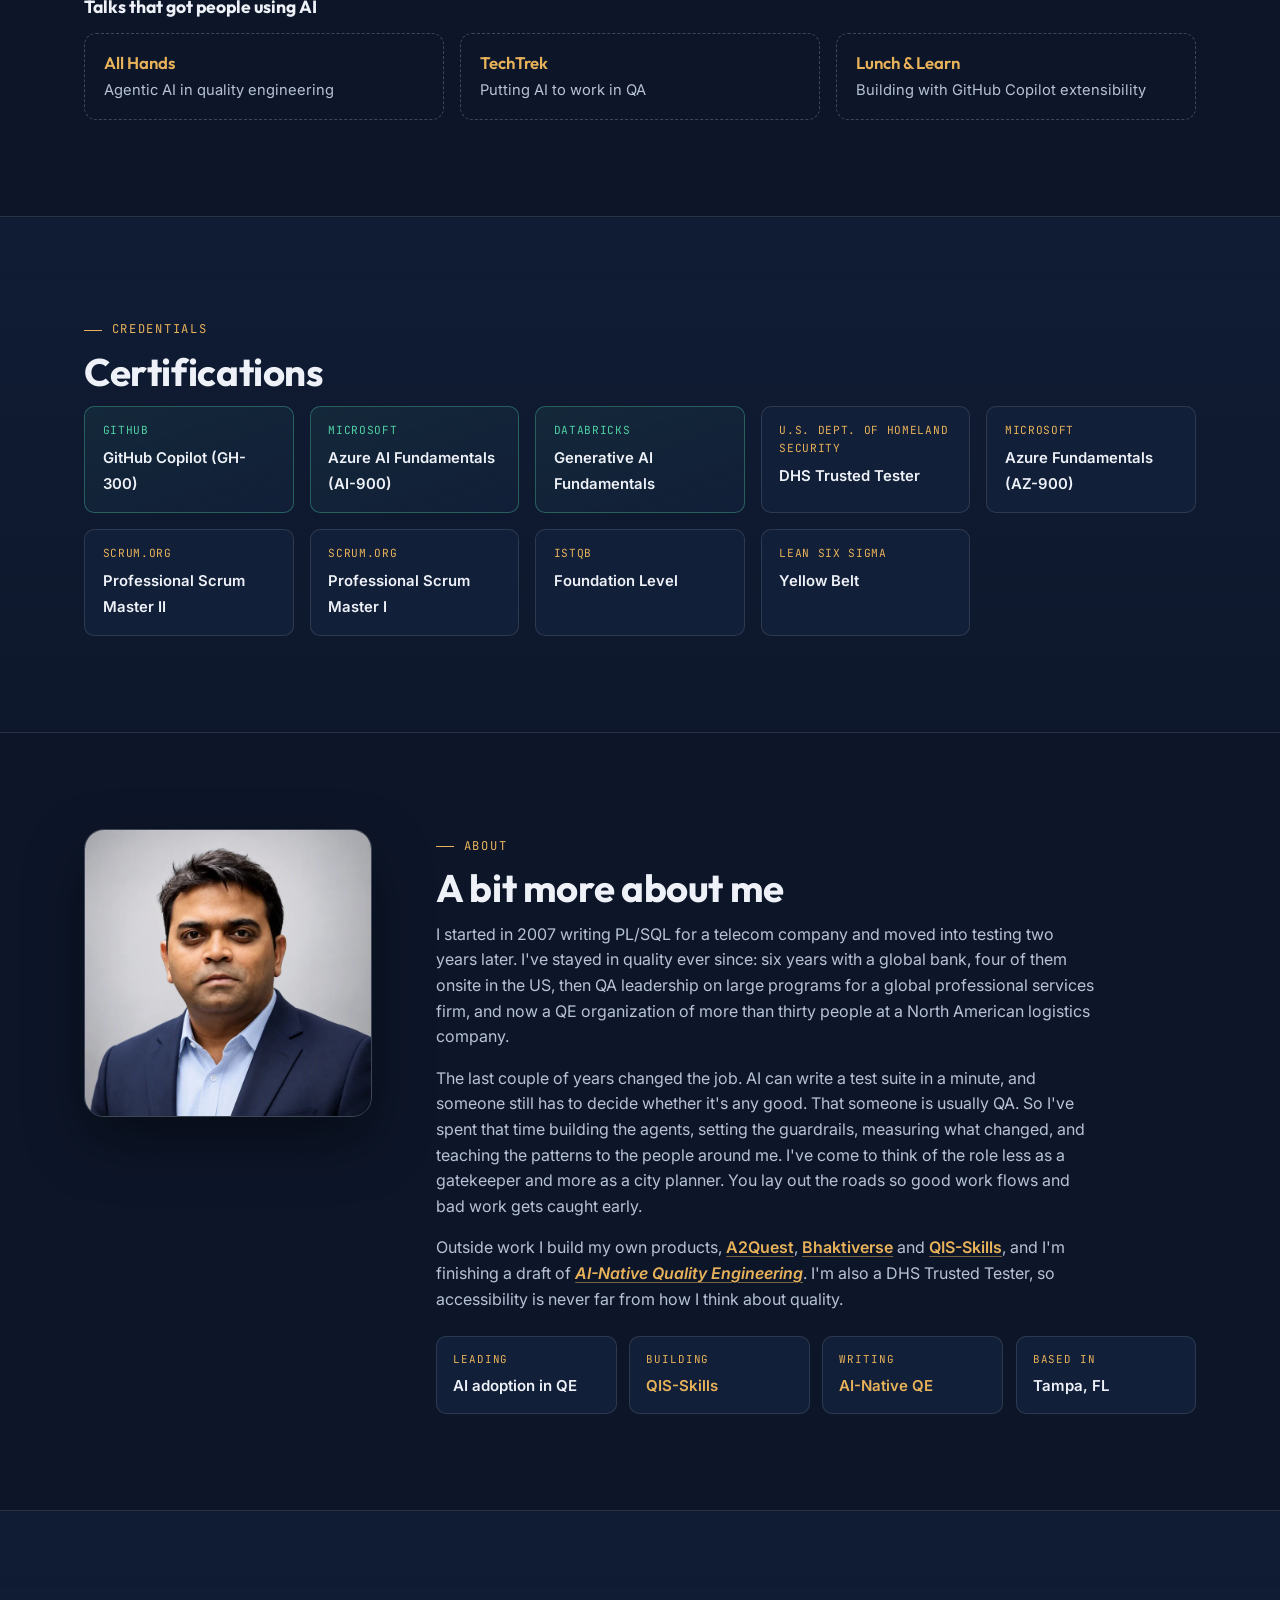
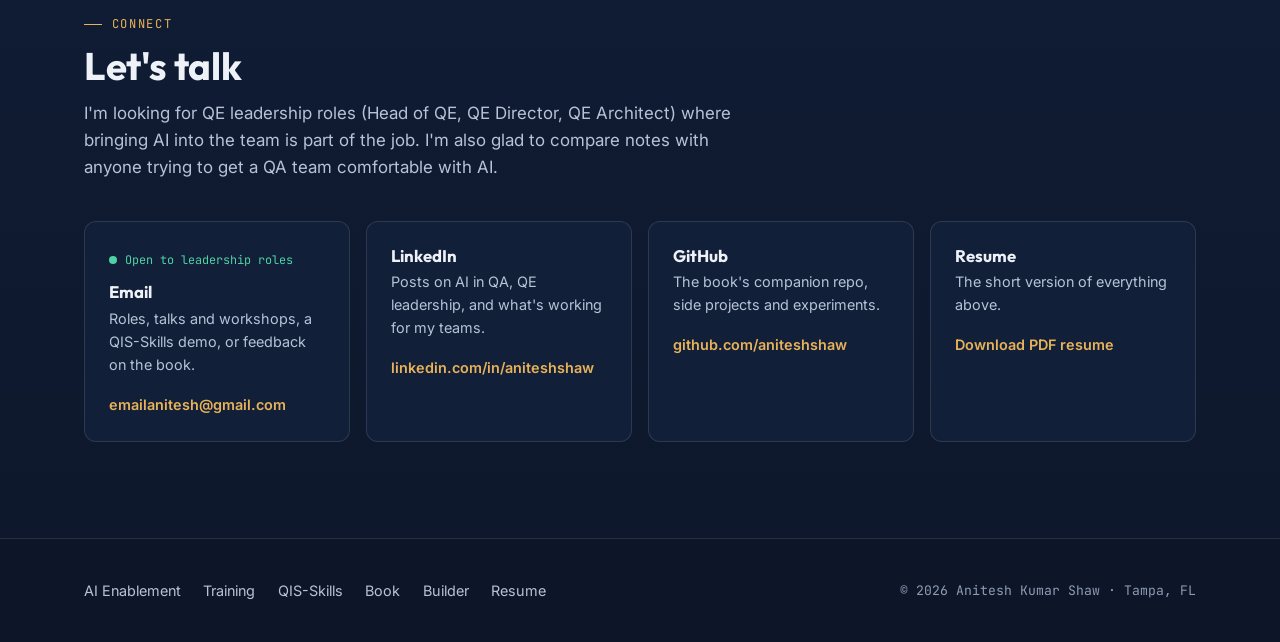
==== commit a9f6627b: "Add two workshop tracks: build a skill from scratch, and testing the tester Training now has three t" ====
--- a/index.html
+++ b/index.html
@@ -25,7 +25,7 @@
 <link rel="preconnect" href="https://fonts.googleapis.com" />
 <link rel="preconnect" href="https://fonts.gstatic.com" crossorigin />
 <link href="https://fonts.googleapis.com/css2?family=Outfit:wght@500;600;700&family=Inter:wght@400;500;600&family=JetBrains+Mono:wght@400;500;700&family=Caveat:wght@500;700&display=swap" rel="stylesheet" />
-<link rel="stylesheet" href="css/style.css?v=20261001d" />
+<link rel="stylesheet" href="css/style.css?v=20261001e" />
 <script>document.documentElement.classList.add('js');</script>
 
 <script type="application/ld+json">
@@ -213,23 +213,23 @@
   <section id="training" class="section" aria-labelledby="training-title">
     <div class="container">
       <span class="section__label">Training &amp; workshops</span>
-      <h2 class="section__title" id="training-title">I teach teams to build their own AI helpers</h2>
+      <h2 class="section__title" id="training-title">I teach teams to build AI helpers, and to test them</h2>
       <p class="section__lead">
         Most people learn Copilot by poking at the chat box and giving up when it guesses. I'd rather they
-        build something. In my sessions everyone writes a skill, a custom agent and an instruction file on a
-        practice app, and leaves knowing which one to reach for and why.
+        build something, and then try to break it. My sessions are hands-on: people write skills, custom
+        agents and instruction files, then test them the way QA tests anything else.
       </p>
 
       <div class="formats">
         <article class="format-card reveal">
           <span class="format-card__meta">90 min · laptops open</span>
           <h3>Hands-on labs</h3>
-          <p>A guided build, one file at a time. Each lab ends on a gap that the next one fixes, so people see what every file actually changes.</p>
+          <p>A guided build, one file at a time. Each lab ends on a gap the next one fixes, so people see what every file actually changes.</p>
         </article>
         <article class="format-card reveal">
           <span class="format-card__meta">Half day · one team</span>
           <h3>Team workshops</h3>
-          <p>We pick a task that eats the team's week and turn it into a skill they keep using, with guardrails and a way to check it works.</p>
+          <p>Built around the team's own work: a skill they keep using, and a test set that tells them when it stops working.</p>
         </article>
         <article class="format-card reveal">
           <span class="format-card__meta">45 min · any group</span>
@@ -243,31 +243,100 @@
         </article>
       </div>
 
-      <div class="lab-path reveal">
+      <h3 class="subhead">Three tracks</h3>
+      <div class="tracks" data-tracks>
+      <div class="tracks__tabs" role="tablist" aria-label="Workshop tracks">
+        <button class="tracks__tab" type="button" role="tab" id="tab-first" aria-controls="track-first" aria-selected="true">
+          <span class="tracks__tab-n">Track 1</span><span class="tracks__tab-t">Your first AI QE assistant</span><span class="tracks__tab-m">Lab · 90 min · beginner</span>
+        </button>
+        <button class="tracks__tab" type="button" role="tab" id="tab-build" aria-controls="track-build" aria-selected="false" tabindex="-1">
+          <span class="tracks__tab-n">Track 2</span><span class="tracks__tab-t">Build a skill or agent from scratch</span><span class="tracks__tab-m">Workshop · half day</span>
+        </button>
+        <button class="tracks__tab" type="button" role="tab" id="tab-test" aria-controls="track-test" aria-selected="false" tabindex="-1">
+          <span class="tracks__tab-n">Track 3</span><span class="tracks__tab-t">Testing the tester: who tests the AI?</span><span class="tracks__tab-m">Workshop · half day</span>
+        </button>
+      </div>
+      <article class="lab-path track reveal" id="track-first" role="tabpanel" aria-labelledby="tab-first" tabindex="0">
         <div class="lab-path__head">
-          <h3>The lab path</h3>
+          <span class="format-card__meta">Lab · 90 min · beginner · no coding</span>
+          <h3>Your first AI QE assistant</h3>
           <p>From "what can Copilot even see?" to "which of these files actually stops anything?"</p>
         </div>
         <ol class="lab-track">
-          <li style="--i:0"><span class="lab-track__n">Lab 0</span><strong>What Copilot can see</strong><code>context</code></li>
-          <li style="--i:1"><span class="lab-track__n">Lab 1</span><strong>A clear prompt</strong><code>prompt + context</code></li>
-          <li style="--i:2"><span class="lab-track__n">Lab 2</span><strong>A reusable skill</strong><code>SKILL.md</code></li>
-          <li style="--i:3"><span class="lab-track__n">Lab 3</span><strong>A custom agent</strong><code>.agent.md · tools</code></li>
-          <li style="--i:4"><span class="lab-track__n">Lab 4</span><strong>Team-wide rules</strong><code>copilot-instructions.md</code></li>
-          <li style="--i:5"><span class="lab-track__n">Lab 5</span><strong>Hand-offs</strong><code>.prompt.md · handoffs</code></li>
-          <li style="--i:6"><span class="lab-track__n">Lab 6</span><strong>Prove what each did</strong><code>you decide</code></li>
+            <li style="--i:0"><span class="lab-track__n">Lab 0</span><strong>What Copilot can see</strong><code>context</code></li>
+            <li style="--i:1"><span class="lab-track__n">Lab 1</span><strong>A clear prompt</strong><code>prompt + context</code></li>
+            <li style="--i:2"><span class="lab-track__n">Lab 2</span><strong>A reusable skill</strong><code>SKILL.md</code></li>
+            <li style="--i:3"><span class="lab-track__n">Lab 3</span><strong>A custom agent</strong><code>.agent.md · tools</code></li>
+            <li style="--i:4"><span class="lab-track__n">Lab 4</span><strong>Team-wide rules</strong><code>copilot-instructions.md</code></li>
+            <li style="--i:5"><span class="lab-track__n">Lab 5</span><strong>Hand-offs</strong><code>.prompt.md · handoffs</code></li>
+            <li style="--i:6"><span class="lab-track__n">Lab 6</span><strong>Prove what each did</strong><code>you decide</code></li>
         </ol>
         <ul class="checklist lab-path__outcomes" aria-label="What people leave with">
-          <li>Know when to use a prompt, a skill, an agent or an instruction file</li>
-          <li>Have written each one themselves, on a real practice app</li>
-          <li>Can limit what an agent is allowed to touch</li>
-          <li>Can tell whether a file changed anything at all</li>
+            <li>Know when to use a prompt, a skill, an agent or an instruction file</li>
+            <li>Have written each one themselves, on a real practice app</li>
+            <li>Can limit what an agent is allowed to touch</li>
+            <li>Can tell whether a file changed anything at all</li>
         </ul>
         <div class="hero__ctas">
           <a class="btn btn--primary" href="https://github.com/aniteshshaw/ai-native-qe-companion/tree/main/labs/first-ai-qe-assistant">Try the lab yourself →</a>
-          <a class="btn btn--secondary" href="mailto:emailanitesh@gmail.com?subject=AI%20skills%20session%20for%20my%20team">Invite me to run a session</a>
-        </div>
-        <p class="fineprint">No coding needed. The practice app and its data are fictional.</p>
+          <a class="btn btn--secondary" href="mailto:emailanitesh@gmail.com?subject=AI%20lab%20for%20my%20team">Run it with my team</a>
+        </div>
+        <p class="fineprint">Published and free to try. The practice app and its data are fictional.</p>
+      </article>
+      <article class="lab-path track reveal" id="track-build" role="tabpanel" aria-labelledby="tab-build" tabindex="0">
+        <div class="lab-path__head">
+          <span class="format-card__meta">Workshop · half day · intermediate</span>
+          <h3>Build a skill or agent from scratch</h3>
+          <p>Start from a chore your team hates. Leave with a skill you would trust in a real sprint.</p>
+        </div>
+        <ol class="lab-track">
+            <li style="--i:0"><span class="lab-track__n">Step 1</span><strong>Pick the smallest tool</strong><code>decision ladder</code></li>
+            <li style="--i:1"><span class="lab-track__n">Step 2</span><strong>Write the contract</strong><code>inputs · outputs · limits</code></li>
+            <li style="--i:2"><span class="lab-track__n">Step 3</span><strong>Nail the description</strong><code>description:</code></li>
+            <li style="--i:3"><span class="lab-track__n">Step 4</span><strong>Write the playbook</strong><code>SKILL.md + references/</code></li>
+            <li style="--i:4"><span class="lab-track__n">Step 5</span><strong>Put it on a leash</strong><code>.agent.md · tools</code></li>
+            <li style="--i:5"><span class="lab-track__n">Step 6</span><strong>Give it an owner</strong><code>capability record</code></li>
+            <li style="--i:6"><span class="lab-track__n">Step 7</span><strong>Draft, test, repeat</strong><code>the loop</code></li>
+        </ol>
+        <ul class="checklist lab-path__outcomes" aria-label="What people leave with">
+            <li>A working skill or agent, built on your own task</li>
+            <li>A contract that says what it may and may not do</li>
+            <li>A clear call on prompt vs skill vs agent for the next idea</li>
+            <li>An owner, a version and a risk tier, written down</li>
+        </ul>
+        <div class="hero__ctas">
+          <a class="btn btn--primary" href="mailto:emailanitesh@gmail.com?subject=Workshop%3A%20build%20a%20skill%20or%20agent">Plan this workshop</a>
+          <a class="btn btn--secondary" href="https://github.com/aniteshshaw/ai-native-qe-companion/tree/main/templates">See the templates →</a>
+        </div>
+        <p class="fineprint">Built on the "Designing a Skill" chapter of my book and its companion templates.</p>
+      </article>
+      <article class="lab-path track reveal" id="track-test" role="tabpanel" aria-labelledby="tab-test" tabindex="0">
+        <div class="lab-path__head">
+          <span class="format-card__meta">Workshop · half day · for QA and SDETs</span>
+          <h3>Testing the tester: who tests the AI?</h3>
+          <p>QA tests everyone else’s work. This one is about testing the AI that now writes tests, reviews PRs and files bugs.</p>
+        </div>
+        <ol class="lab-track">
+            <li style="--i:0"><span class="lab-track__n">Step 1</span><strong>A small, sharp eval set</strong><code>evaluation-case.yaml</code></li>
+            <li style="--i:1"><span class="lab-track__n">Step 2</span><strong>Two kinds of check</strong><code>rules + judge</code></li>
+            <li style="--i:2"><span class="lab-track__n">Step 3</span><strong>Score it honestly</strong><code>0–3 scorecard</code></li>
+            <li style="--i:3"><span class="lab-track__n">Step 4</span><strong>Where did that fact come from?</strong><code>groundedness</code></li>
+            <li style="--i:4"><span class="lab-track__n">Step 5</span><strong>Break it on purpose</strong><code>9 challenges</code></li>
+            <li style="--i:5"><span class="lab-track__n">Step 6</span><strong>Same job, twice</strong><code>variation</code></li>
+            <li style="--i:6"><span class="lab-track__n">Step 7</span><strong>Re-test on every change</strong><code>regression set</code></li>
+        </ol>
+        <ul class="checklist lab-path__outcomes" aria-label="What people leave with">
+            <li>An evaluation set for a skill your team actually uses</li>
+            <li>A scorecard you can defend in a review</li>
+            <li>Nine ways to break a skill, tried as a group</li>
+            <li>A clear rule for what blocks a release and what doesn’t</li>
+        </ul>
+        <div class="hero__ctas">
+          <a class="btn btn--primary" href="mailto:emailanitesh@gmail.com?subject=Workshop%3A%20testing%20AI%20skills%20and%20agents">Plan this workshop</a>
+          <a class="btn btn--secondary" href="https://github.com/aniteshshaw/ai-native-qe-companion/tree/main/templates">See the templates →</a>
+        </div>
+        <p class="fineprint">Built on the "Testing a Skill" and "Proving It Still Works" chapters and the Break the Skill workshop from my book.</p>
+      </article>
       </div>
     </div>
   </section>
@@ -669,6 +738,6 @@
   </div>
 </footer>
 
-<script src="js/main.js?v=20261001d"></script>
+<script src="js/main.js?v=20261001e"></script>
 </body>
 </html>
--- a/css/style.css
+++ b/css/style.css
@@ -371,8 +371,27 @@
 }
 .lab-track__n { font-family: var(--font-mono); font-size: 0.68rem; color: var(--amber); letter-spacing: 0.06em; text-transform: uppercase; }
 .lab-track strong { font-size: 0.86rem; line-height: 1.25; }
-.lab-track code { font-size: 0.68rem; color: var(--teal); background: rgba(79, 209, 165, 0.08); border-radius: 4px; padding: 0.15rem 0.35rem; justify-self: start; word-break: break-word; }
+.lab-track code { font-size: 0.68rem; color: var(--teal); background: rgba(79, 209, 165, 0.08); border-radius: 4px; padding: 0.15rem 0.35rem; justify-self: start; overflow-wrap: break-word; white-space: normal; }
 .lab-path__outcomes { margin-bottom: var(--space-3); }
+/* Workshop tracks: tabs when JS runs, all tracks stacked when it doesn't */
+.tracks__tabs { display: none; }
+.js .tracks__tabs { display: grid; grid-template-columns: repeat(3, minmax(0, 1fr)); gap: 0.6rem; margin-bottom: var(--space-2); }
+.tracks__tab {
+  display: grid; gap: 0.2rem; text-align: left; cursor: pointer;
+  padding: 0.9rem 1.05rem; border-radius: 12px; border: 1px solid var(--border);
+  background: var(--panel); color: var(--offwhite); font-family: var(--font-body);
+  transition: border-color 0.2s ease, background 0.2s ease;
+}
+.tracks__tab:hover { border-color: rgba(232, 178, 90, 0.45); }
+.tracks__tab[aria-selected="true"] { border-color: var(--amber); background: rgba(232, 178, 90, 0.08); box-shadow: 0 0 28px rgba(232, 178, 90, 0.1); }
+.tracks__tab-n { font-family: var(--font-mono); font-size: 0.68rem; letter-spacing: 0.08em; text-transform: uppercase; color: var(--amber); }
+.tracks__tab-t { font-family: var(--font-head); font-weight: 600; font-size: 1rem; line-height: 1.25; }
+.tracks__tab-m { font-size: 0.8rem; color: var(--muted); }
+.track + .track { margin-top: var(--space-3); }
+.js .tracks .track + .track { margin-top: 0; }
+.track[hidden] { display: none; }
+.track:focus-visible { outline: 2px solid var(--amber); outline-offset: 3px; }
+@media (max-width: 700px) { .js .tracks__tabs { grid-template-columns: 1fr; } }
 @media (max-width: 1000px) {
   .lab-track { grid-template-columns: repeat(4, minmax(0, 1fr)); }
   .lab-track::before { display: none; }
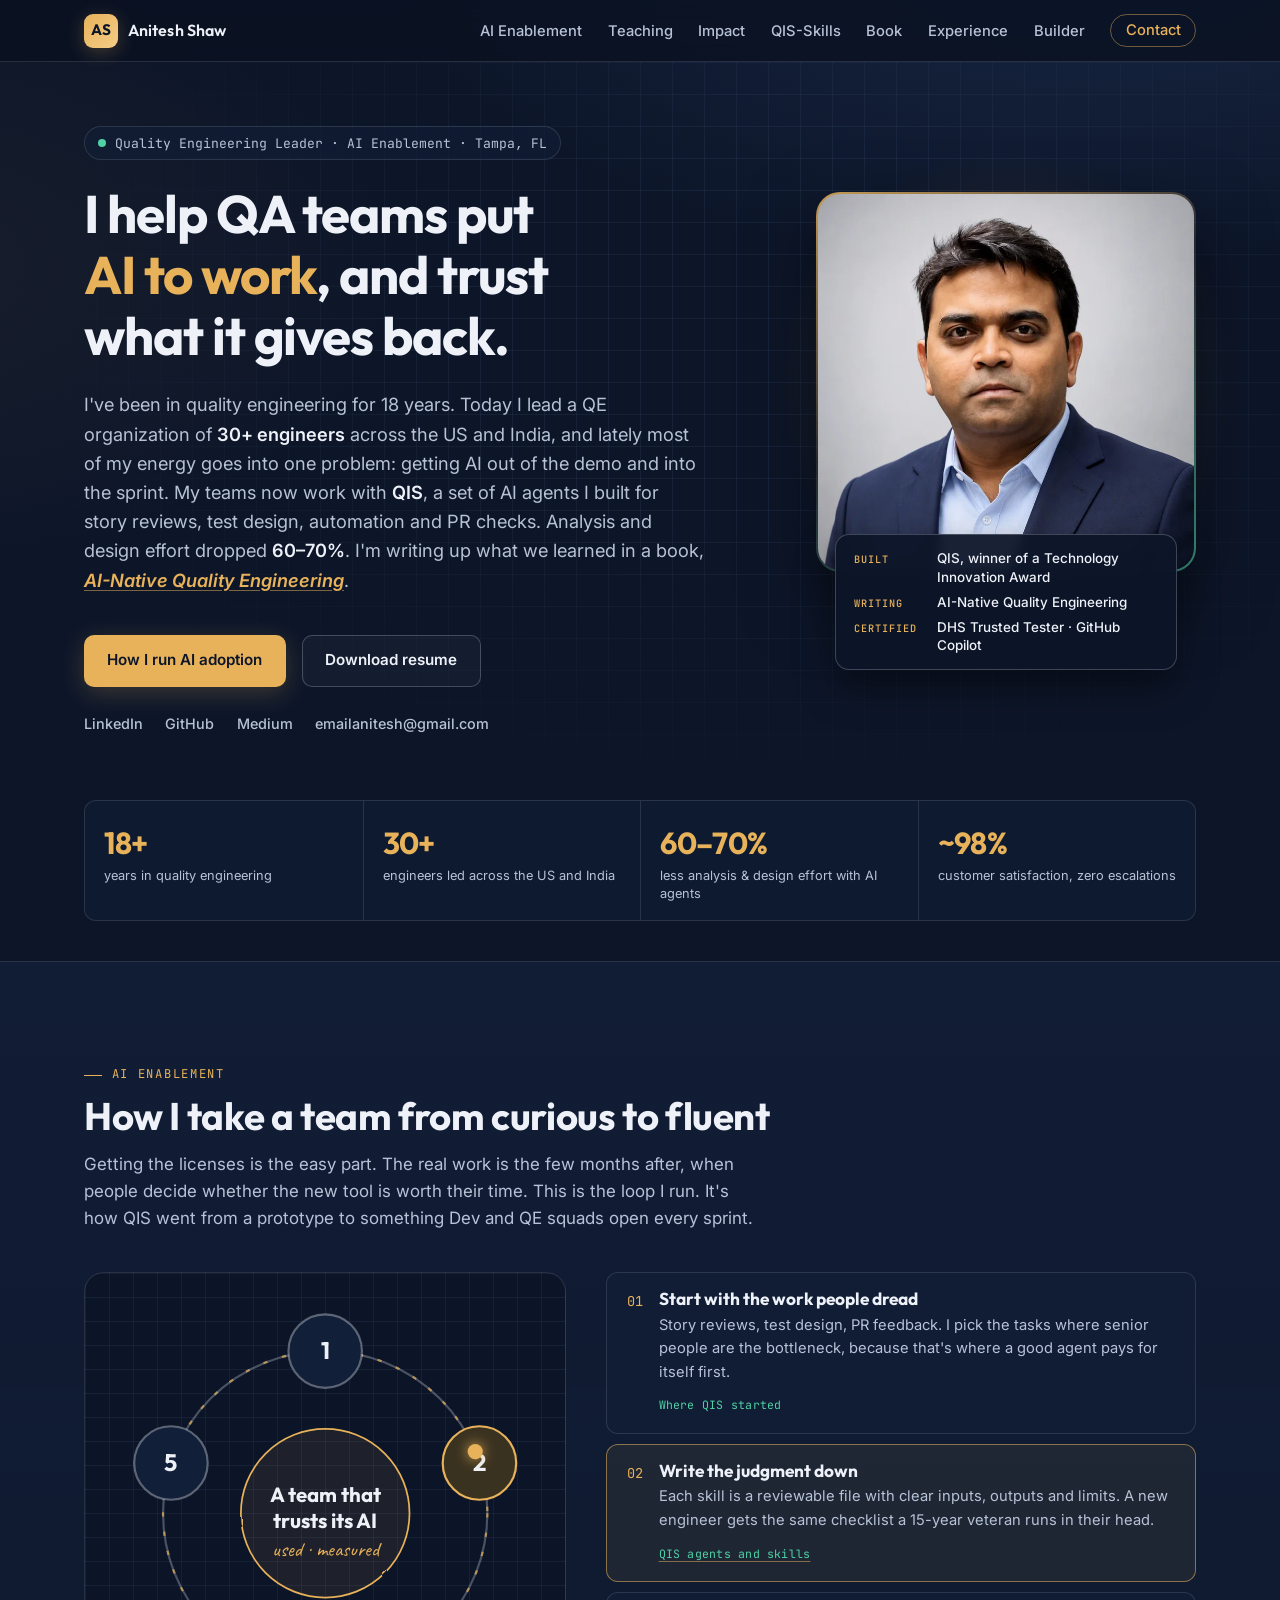
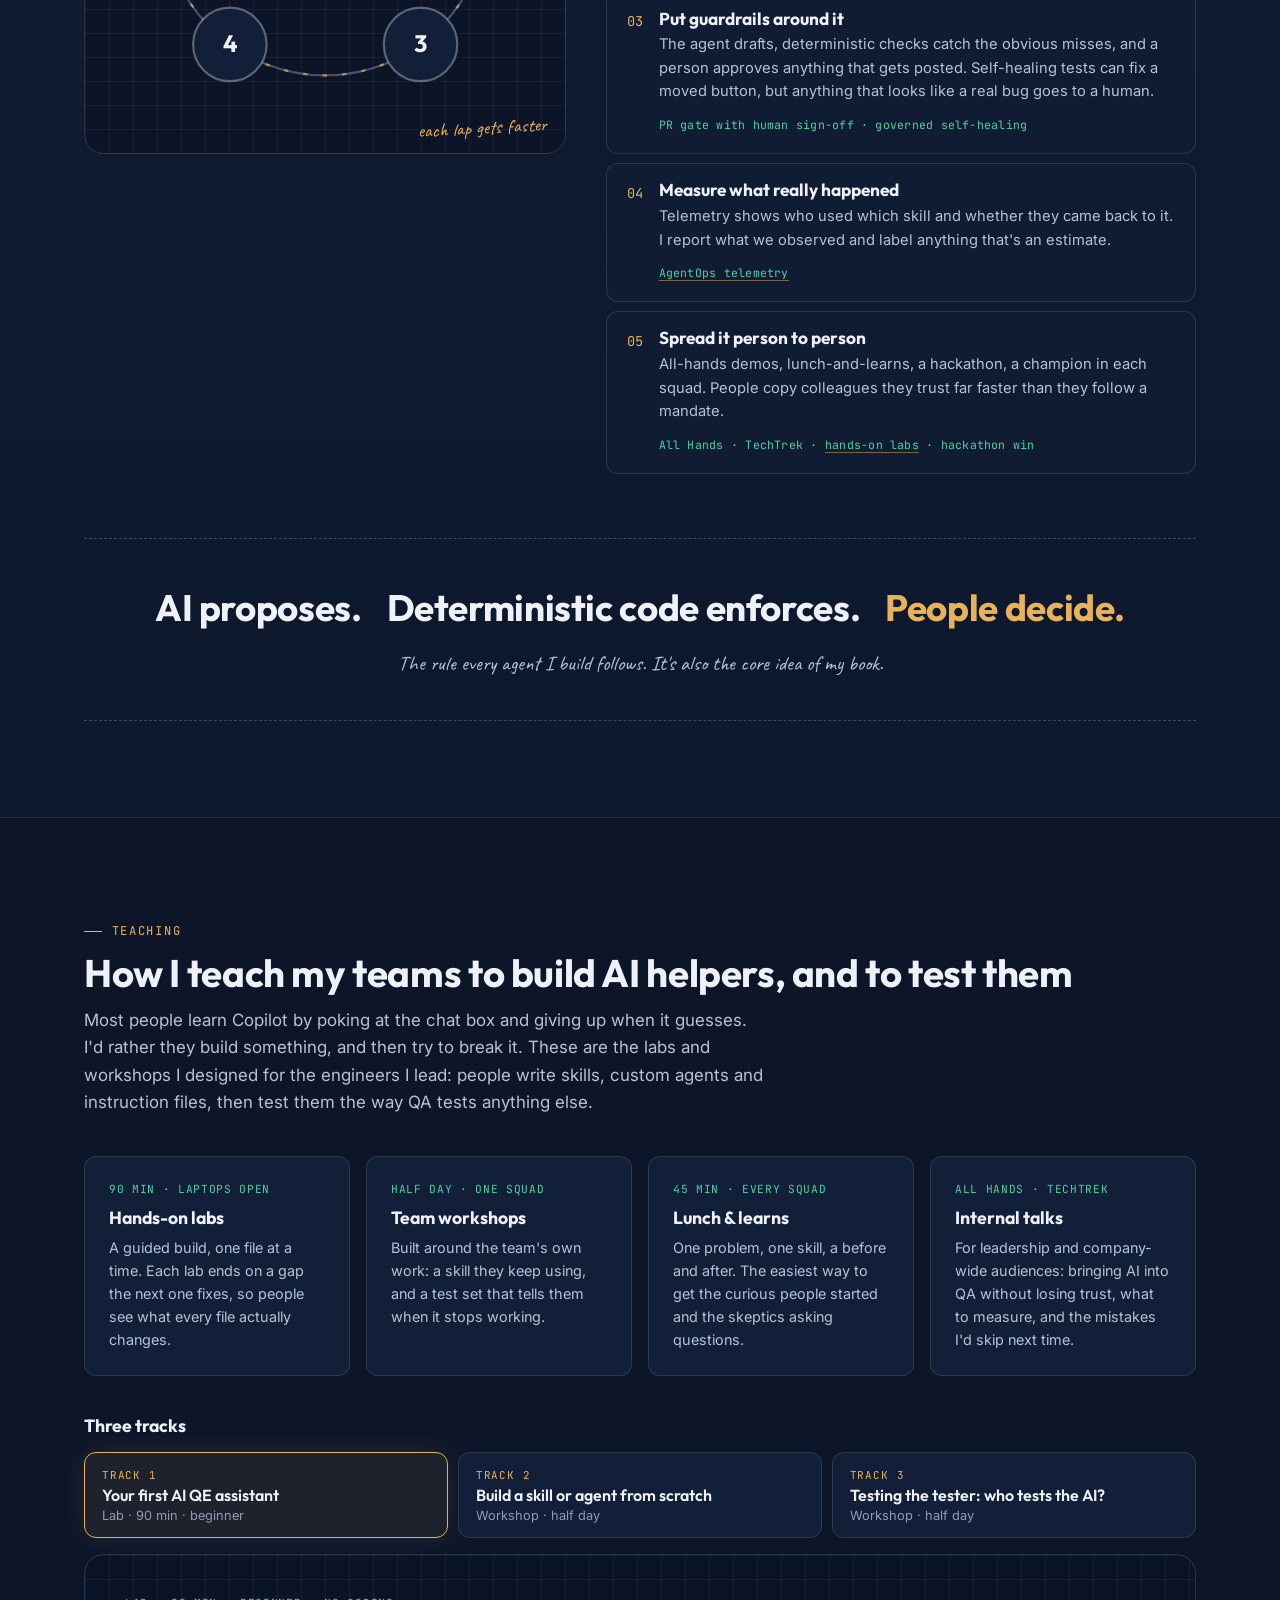
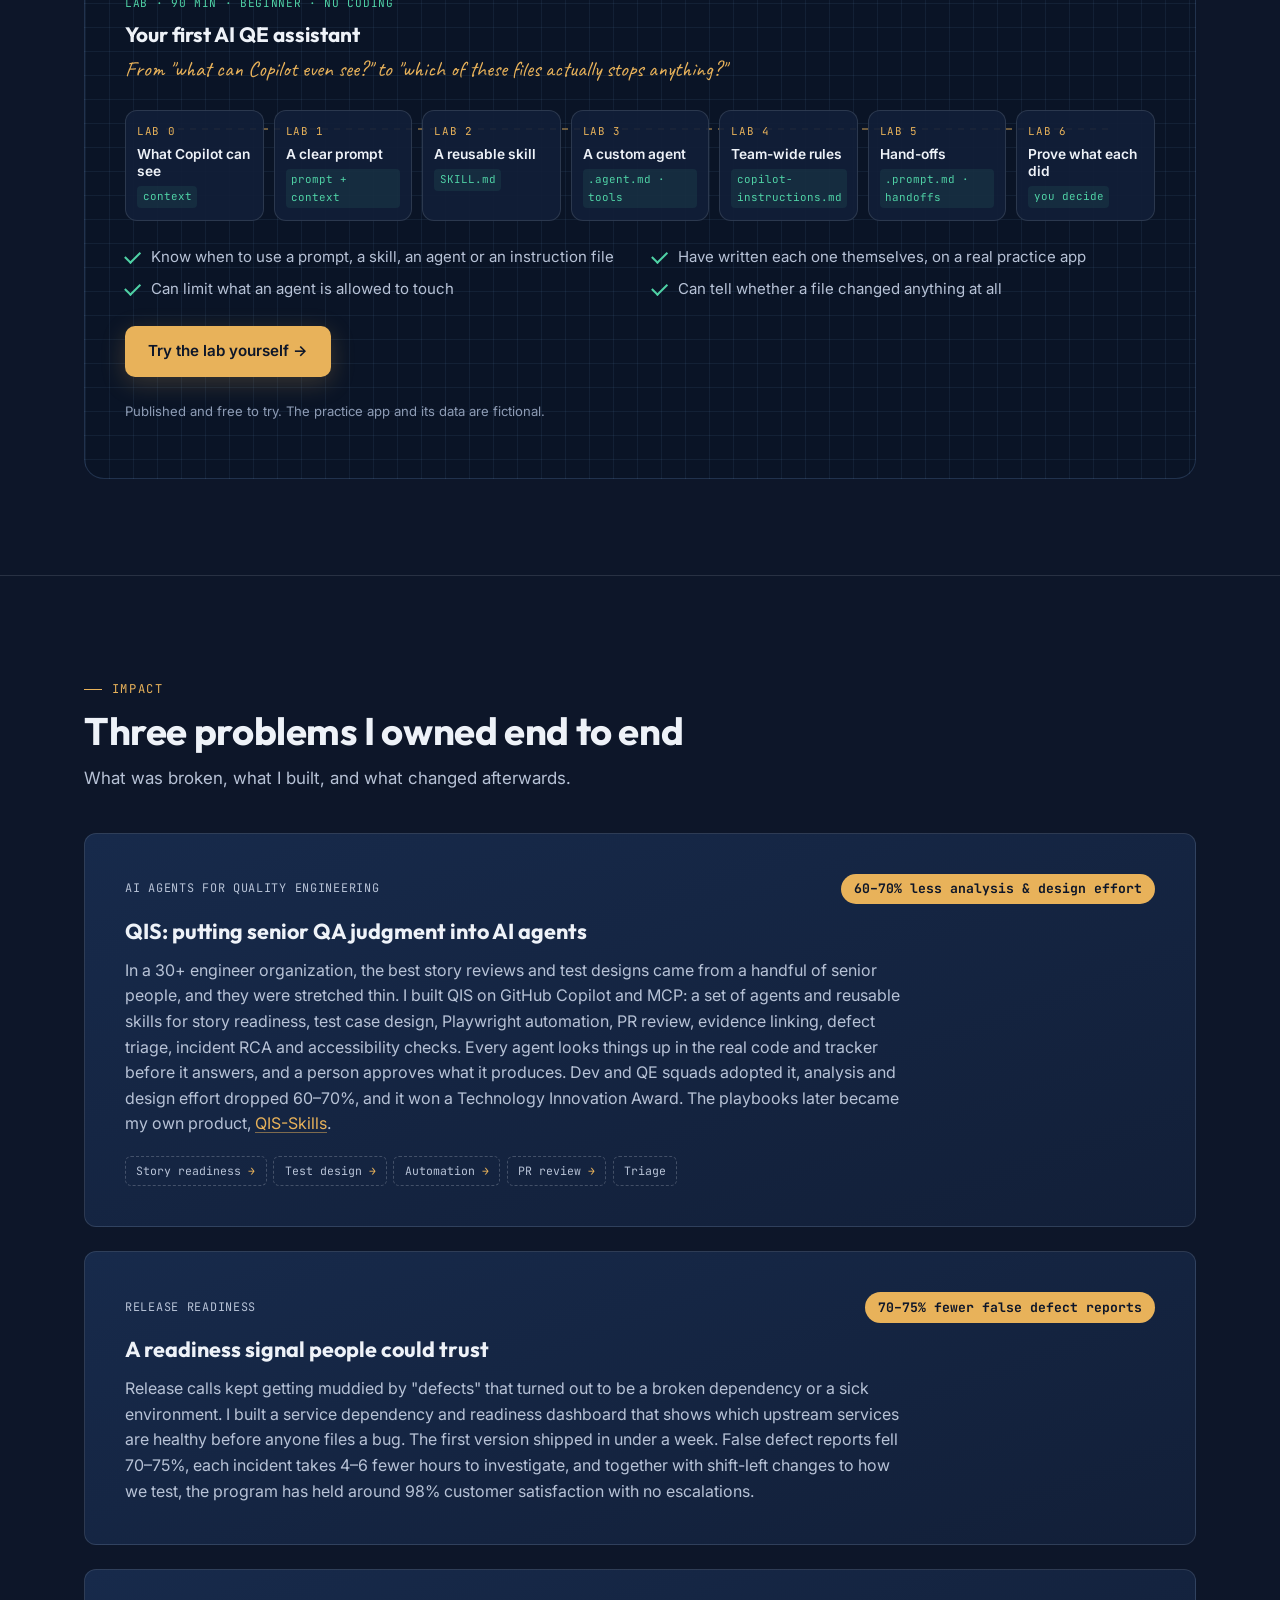
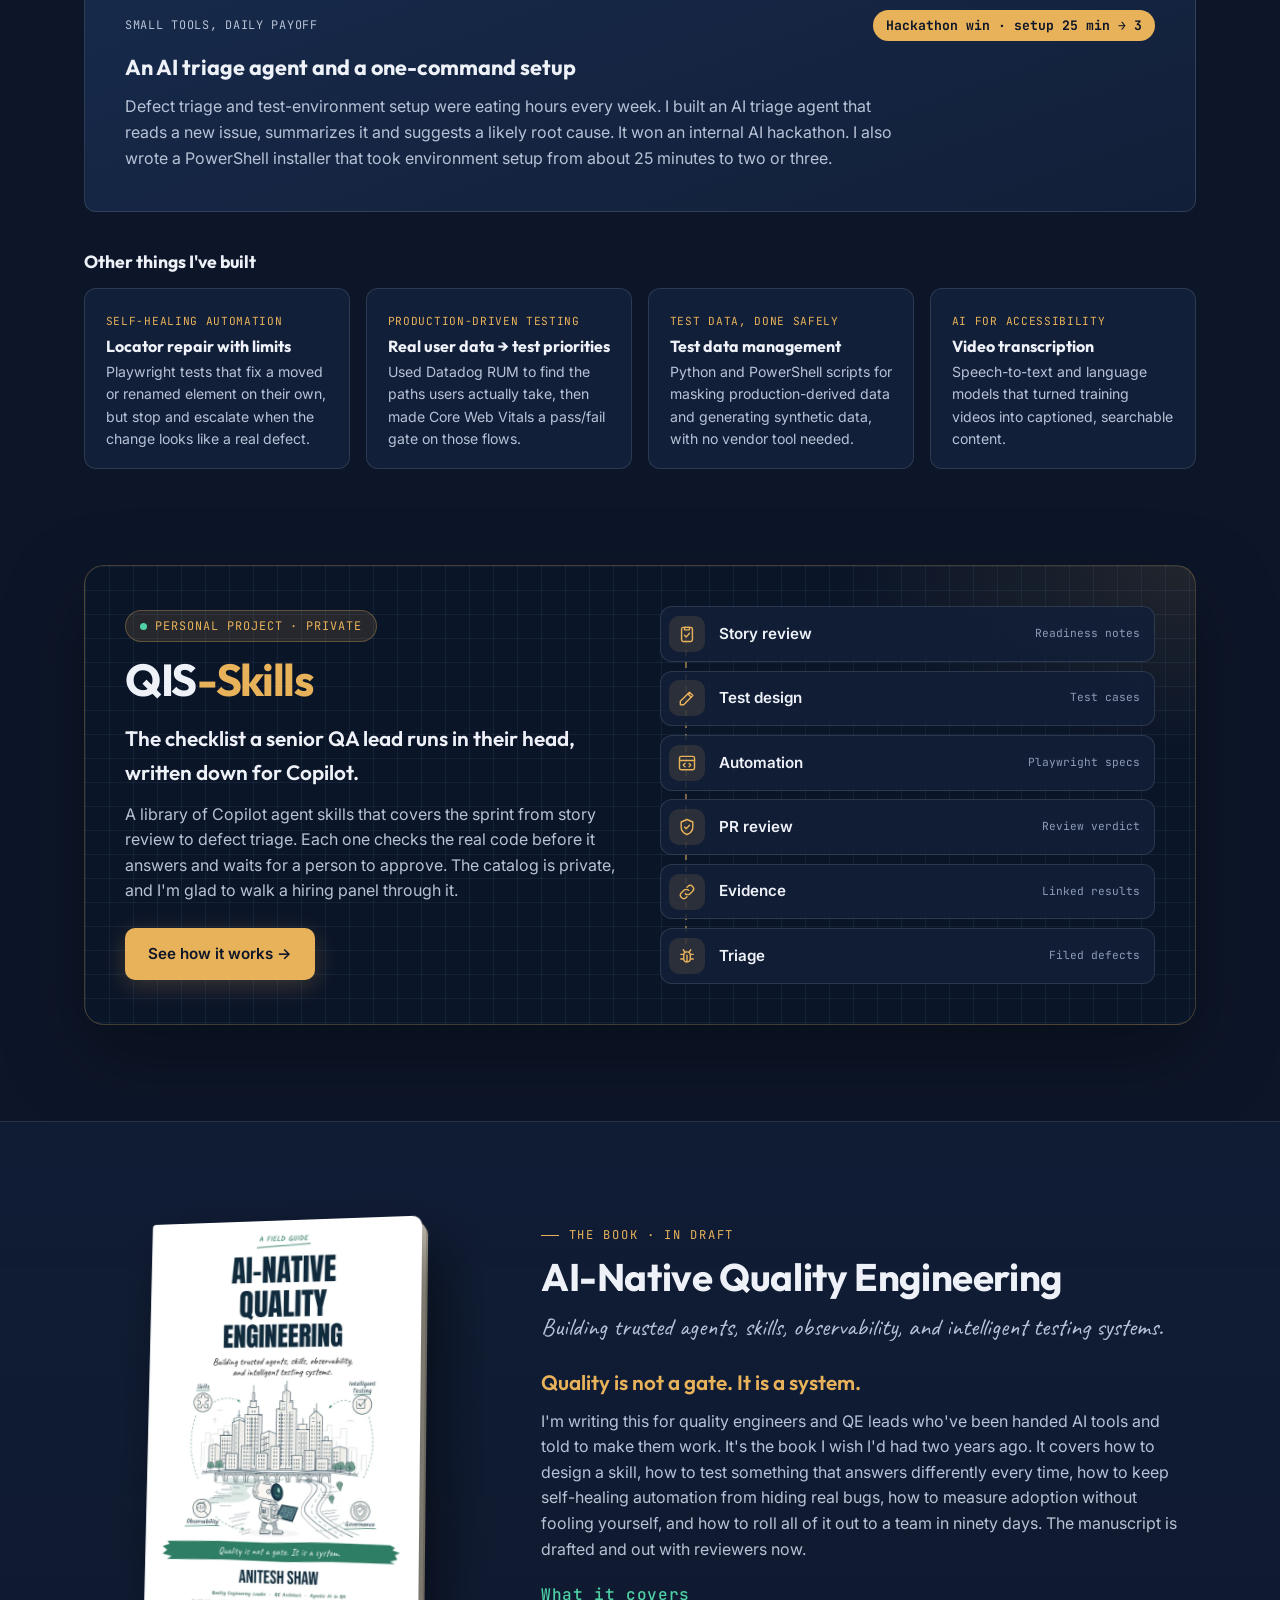
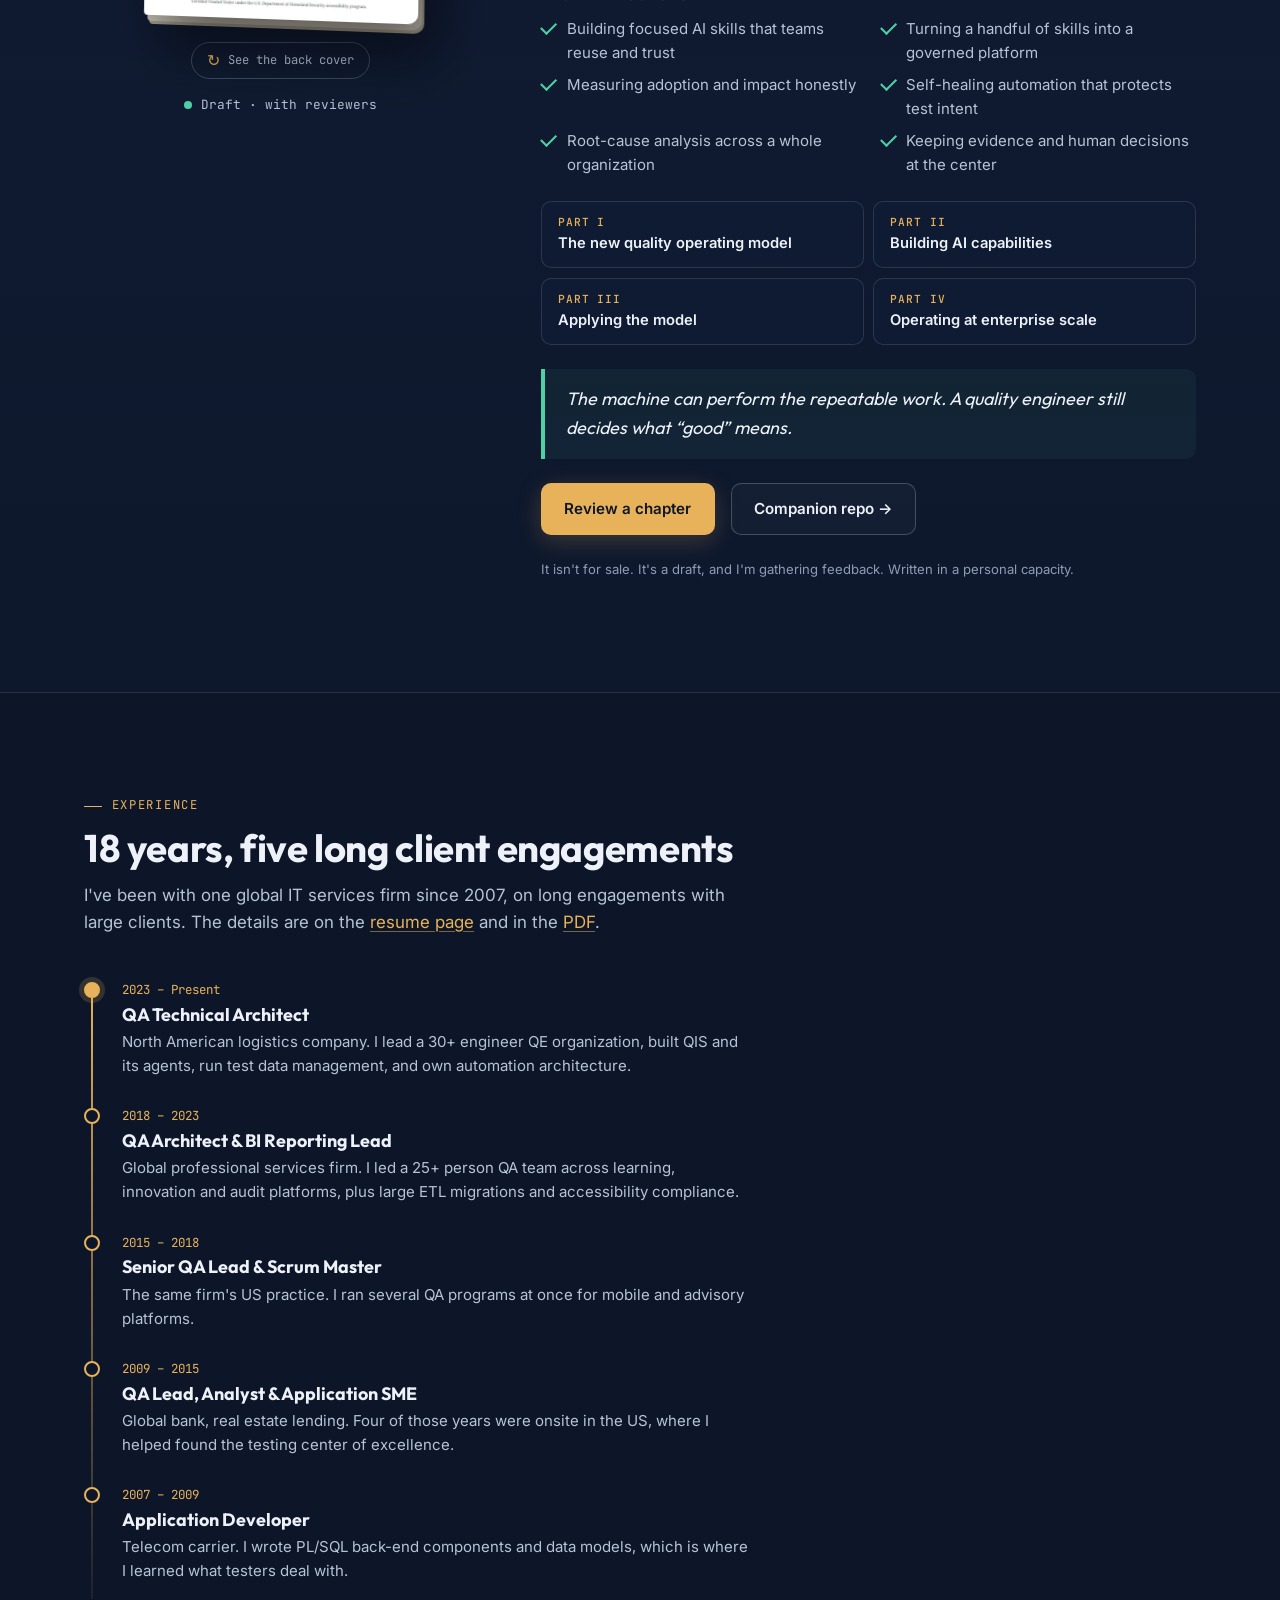
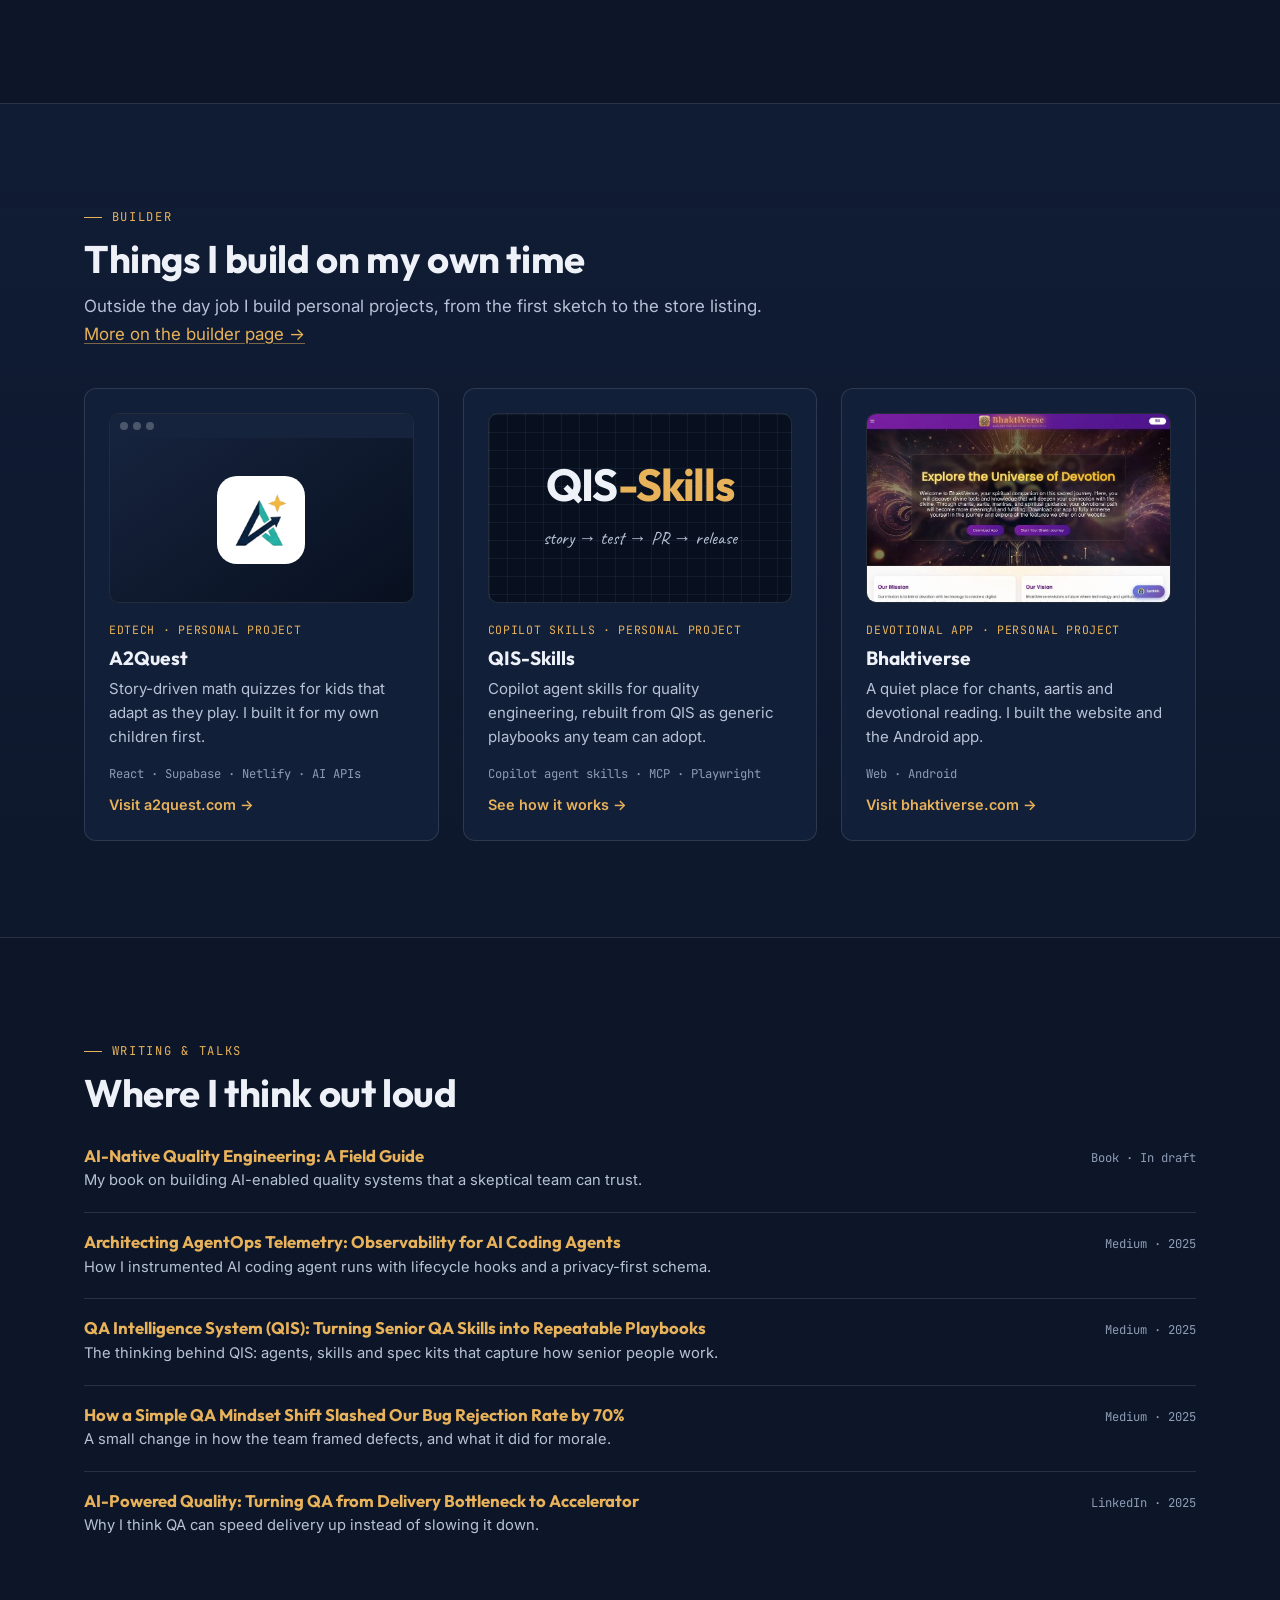
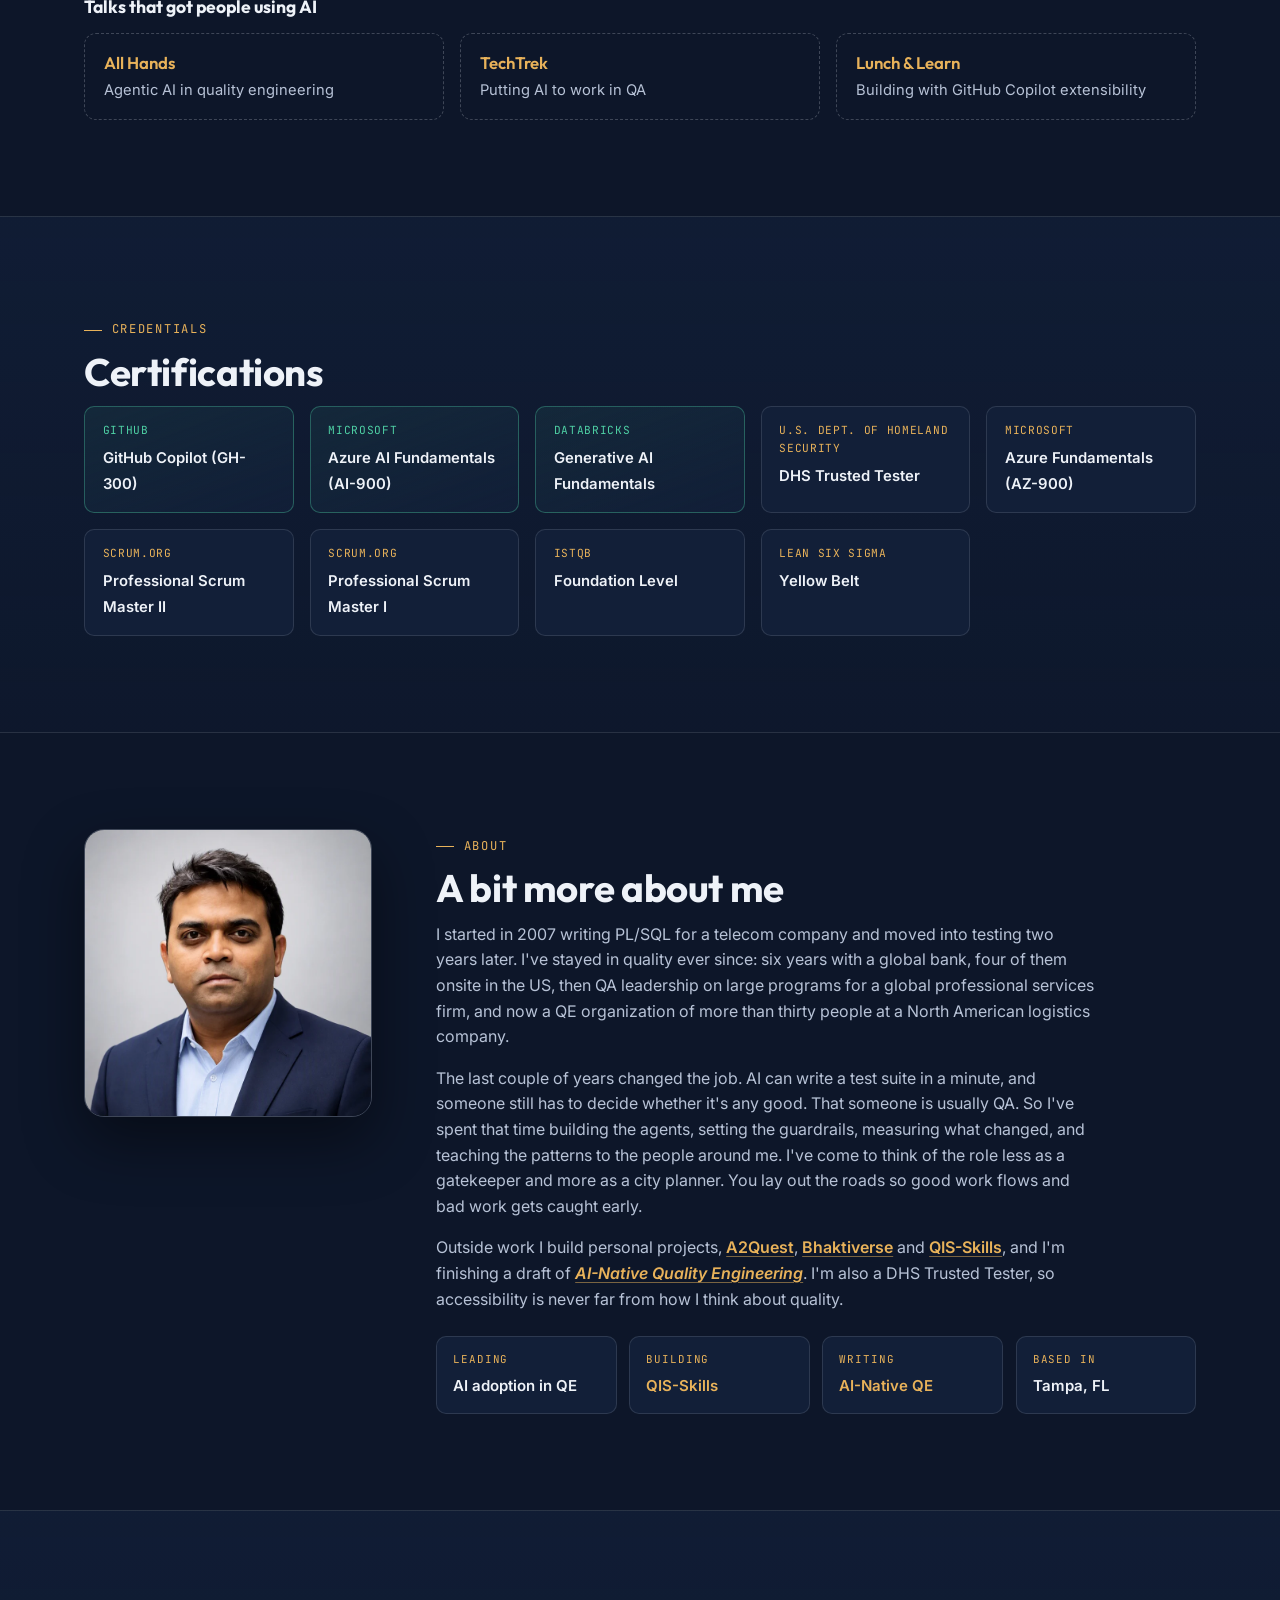
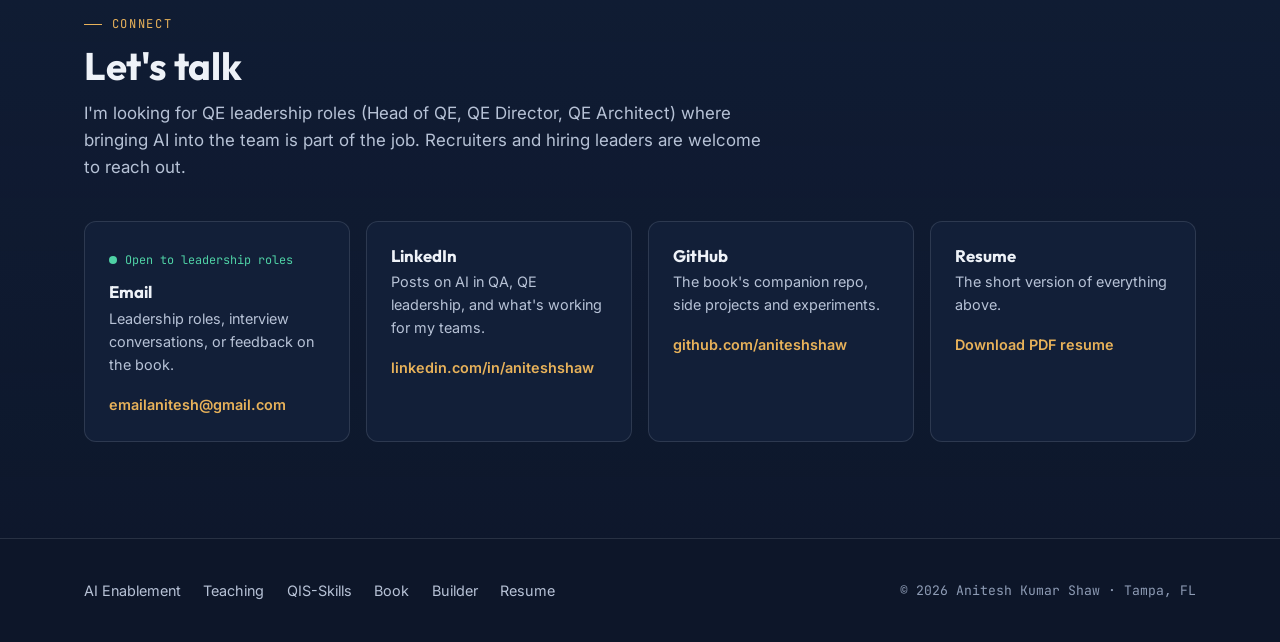
==== commit ef01ea59: "Keep the site to showcasing work: no service offers The site is for recruiters and hiring leaders, s" ====
--- a/index.html
+++ b/index.html
@@ -61,13 +61,13 @@
     </button>
     <ul class="nav__menu" id="navMenu">
       <li><a href="#enablement">AI Enablement</a></li>
-      <li><a href="#training">Training</a></li>
+      <li><a href="#training">Teaching</a></li>
       <li><a href="#case-studies">Impact</a></li>
       <li><a href="qis-skills/">QIS-Skills</a></li>
       <li><a href="#book">Book</a></li>
       <li><a href="#experience">Experience</a></li>
       <li><a href="personal/">Builder</a></li>
-      <li><a href="#contact" class="nav__cta">Let's talk</a></li>
+      <li><a href="#contact" class="nav__cta">Contact</a></li>
     </ul>
   </nav>
 </header>
@@ -212,12 +212,13 @@
   <!-- TRAINING -->
   <section id="training" class="section" aria-labelledby="training-title">
     <div class="container">
-      <span class="section__label">Training &amp; workshops</span>
-      <h2 class="section__title" id="training-title">I teach teams to build AI helpers, and to test them</h2>
+      <span class="section__label">Teaching</span>
+      <h2 class="section__title" id="training-title">How I teach my teams to build AI helpers, and to test them</h2>
       <p class="section__lead">
         Most people learn Copilot by poking at the chat box and giving up when it guesses. I'd rather they
-        build something, and then try to break it. My sessions are hands-on: people write skills, custom
-        agents and instruction files, then test them the way QA tests anything else.
+        build something, and then try to break it. These are the labs and workshops I designed for the
+        engineers I lead: people write skills, custom agents and instruction files, then test them the way
+        QA tests anything else.
       </p>
 
       <div class="formats">
@@ -227,19 +228,19 @@
           <p>A guided build, one file at a time. Each lab ends on a gap the next one fixes, so people see what every file actually changes.</p>
         </article>
         <article class="format-card reveal">
-          <span class="format-card__meta">Half day · one team</span>
+          <span class="format-card__meta">Half day · one squad</span>
           <h3>Team workshops</h3>
           <p>Built around the team's own work: a skill they keep using, and a test set that tells them when it stops working.</p>
         </article>
         <article class="format-card reveal">
-          <span class="format-card__meta">45 min · any group</span>
+          <span class="format-card__meta">45 min · every squad</span>
           <h3>Lunch &amp; learns</h3>
           <p>One problem, one skill, a before and after. The easiest way to get the curious people started and the skeptics asking questions.</p>
         </article>
         <article class="format-card reveal">
           <span class="format-card__meta">All Hands · TechTrek</span>
-          <h3>Talks &amp; seminars</h3>
-          <p>For leaders and wider audiences: bringing AI into QA without losing trust, what to measure, and the mistakes I'd skip next time.</p>
+          <h3>Internal talks</h3>
+          <p>For leadership and company-wide audiences: bringing AI into QA without losing trust, what to measure, and the mistakes I'd skip next time.</p>
         </article>
       </div>
 
@@ -279,7 +280,6 @@
         </ul>
         <div class="hero__ctas">
           <a class="btn btn--primary" href="https://github.com/aniteshshaw/ai-native-qe-companion/tree/main/labs/first-ai-qe-assistant">Try the lab yourself →</a>
-          <a class="btn btn--secondary" href="mailto:emailanitesh@gmail.com?subject=AI%20lab%20for%20my%20team">Run it with my team</a>
         </div>
         <p class="fineprint">Published and free to try. The practice app and its data are fictional.</p>
       </article>
@@ -305,8 +305,7 @@
             <li>An owner, a version and a risk tier, written down</li>
         </ul>
         <div class="hero__ctas">
-          <a class="btn btn--primary" href="mailto:emailanitesh@gmail.com?subject=Workshop%3A%20build%20a%20skill%20or%20agent">Plan this workshop</a>
-          <a class="btn btn--secondary" href="https://github.com/aniteshshaw/ai-native-qe-companion/tree/main/templates">See the templates →</a>
+          <a class="btn btn--primary" href="https://github.com/aniteshshaw/ai-native-qe-companion/tree/main/templates">See the templates →</a>
         </div>
         <p class="fineprint">Built on the "Designing a Skill" chapter of my book and its companion templates.</p>
       </article>
@@ -332,8 +331,7 @@
             <li>A clear rule for what blocks a release and what doesn’t</li>
         </ul>
         <div class="hero__ctas">
-          <a class="btn btn--primary" href="mailto:emailanitesh@gmail.com?subject=Workshop%3A%20testing%20AI%20skills%20and%20agents">Plan this workshop</a>
-          <a class="btn btn--secondary" href="https://github.com/aniteshshaw/ai-native-qe-companion/tree/main/templates">See the templates →</a>
+          <a class="btn btn--primary" href="https://github.com/aniteshshaw/ai-native-qe-companion/tree/main/templates">See the templates →</a>
         </div>
         <p class="fineprint">Built on the "Testing a Skill" and "Proving It Still Works" chapters and the Break the Skill workshop from my book.</p>
       </article>
@@ -431,13 +429,13 @@
     <div class="container">
       <div class="product-band__panel reveal">
         <div class="product-band__copy">
-          <span class="product-badge">My product · Private beta</span>
+          <span class="product-badge">Personal project · Private</span>
           <h2 id="product-title"><span class="wordmark wordmark--sm">QIS<span>-Skills</span></span></h2>
           <p class="product-band__claim">The checklist a senior QA lead runs in their head, written down for Copilot.</p>
           <p>
             A library of Copilot agent skills that covers the sprint from story review to defect triage.
             Each one checks the real code before it answers and waits for a person to approve. The catalog
-            is private for now, and I'm happy to demo it.
+            is private, and I'm glad to walk a hiring panel through it.
           </p>
           <a class="btn btn--primary" href="qis-skills/">See how it works →</a>
         </div>
@@ -552,8 +550,8 @@
   <section id="builder" class="section section--alt" aria-labelledby="builder-title">
     <div class="container">
       <span class="section__label">Builder</span>
-      <h2 class="section__title" id="builder-title">Things I own and ship myself</h2>
-      <p class="section__lead">Outside the day job I build my own products, from the first sketch to the store listing. <a href="personal/">More on the builder page →</a></p>
+      <h2 class="section__title" id="builder-title">Things I build on my own time</h2>
+      <p class="section__lead">Outside the day job I build personal projects, from the first sketch to the store listing. <a href="personal/">More on the builder page →</a></p>
 
       <div class="ventures">
         <article class="venture-card reveal">
@@ -563,7 +561,7 @@
               <img src="assets/projects/a2quest-icon.png" alt="A2Quest logo" loading="lazy" width="88" height="88" />
             </div>
           </div>
-          <span class="venture-card__role">EdTech · Founder · Developer</span>
+          <span class="venture-card__role">EdTech · Personal project</span>
           <h3>A2Quest</h3>
           <p>Story-driven math quizzes for kids that adapt as they play. I built it for my own children first.</p>
           <span class="venture-card__stack">React · Supabase · Netlify · AI APIs</span>
@@ -575,7 +573,7 @@
             <span class="wordmark wordmark--sm">QIS<span>-Skills</span></span>
             <span class="venture-card__qis-sub">story → test → PR → release</span>
           </div>
-          <span class="venture-card__role">Product · Creator · Private beta</span>
+          <span class="venture-card__role">Copilot skills · Personal project</span>
           <h3>QIS-Skills</h3>
           <p>Copilot agent skills for quality engineering, rebuilt from QIS as generic playbooks any team can adopt.</p>
           <span class="venture-card__stack">Copilot agent skills · MCP · Playwright</span>
@@ -586,7 +584,7 @@
           <div class="venture-card__frame">
             <img src="assets/projects/bhaktiverse-web.webp" alt="Bhaktiverse website homepage" loading="lazy" width="900" height="563" />
           </div>
-          <span class="venture-card__role">Devotional platform · Founder</span>
+          <span class="venture-card__role">Devotional app · Personal project</span>
           <h3>Bhaktiverse</h3>
           <p>A quiet place for chants, aartis and devotional reading. I built the website and the Android app.</p>
           <span class="venture-card__stack">Web · Android</span>
@@ -678,7 +676,7 @@
         <h2 class="section__title" id="about-title">A bit more about me</h2>
         <p>I started in 2007 writing PL/SQL for a telecom company and moved into testing two years later. I've stayed in quality ever since: six years with a global bank, four of them onsite in the US, then QA leadership on large programs for a global professional services firm, and now a QE organization of more than thirty people at a North American logistics company.</p>
         <p>The last couple of years changed the job. AI can write a test suite in a minute, and someone still has to decide whether it's any good. That someone is usually QA. So I've spent that time building the agents, setting the guardrails, measuring what changed, and teaching the patterns to the people around me. I've come to think of the role less as a gatekeeper and more as a city planner. You lay out the roads so good work flows and bad work gets caught early.</p>
-        <p>Outside work I build my own products, <a href="https://a2quest.com">A2Quest</a>, <a href="https://www.bhaktiverse.com">Bhaktiverse</a> and <a href="qis-skills/">QIS-Skills</a>, and I'm finishing a draft of <a href="#book"><em>AI-Native Quality Engineering</em></a>. I'm also a DHS Trusted Tester, so accessibility is never far from how I think about quality.</p>
+        <p>Outside work I build personal projects, <a href="https://a2quest.com">A2Quest</a>, <a href="https://www.bhaktiverse.com">Bhaktiverse</a> and <a href="qis-skills/">QIS-Skills</a>, and I'm finishing a draft of <a href="#book"><em>AI-Native Quality Engineering</em></a>. I'm also a DHS Trusted Tester, so accessibility is never far from how I think about quality.</p>
         <div class="about-highlights">
           <div class="about-highlight"><span class="about-highlight__label">Leading</span><span class="about-highlight__value">AI adoption in QE</span></div>
           <div class="about-highlight"><span class="about-highlight__label">Building</span><span class="about-highlight__value"><a href="qis-skills/">QIS-Skills</a></span></div>
@@ -694,13 +692,13 @@
     <div class="container">
       <span class="section__label">Connect</span>
       <h2 class="section__title" id="contact-title">Let's talk</h2>
-      <p class="section__lead">I'm looking for QE leadership roles (Head of QE, QE Director, QE Architect) where bringing AI into the team is part of the job. I'm also glad to compare notes with anyone trying to get a QA team comfortable with AI.</p>
+      <p class="section__lead">I'm looking for QE leadership roles (Head of QE, QE Director, QE Architect) where bringing AI into the team is part of the job. Recruiters and hiring leaders are welcome to reach out.</p>
 
       <div class="contact-grid">
         <div class="contact-card">
           <span class="contact-status">Open to leadership roles</span>
           <h3>Email</h3>
-          <p>Roles, talks and workshops, a QIS-Skills demo, or feedback on the book.</p>
+          <p>Leadership roles, interview conversations, or feedback on the book.</p>
           <a href="mailto:emailanitesh@gmail.com">emailanitesh@gmail.com</a>
         </div>
         <div class="contact-card">
@@ -728,7 +726,7 @@
   <div class="container footer__inner">
     <nav class="footer__nav" aria-label="Footer">
       <a href="#enablement">AI Enablement</a>
-      <a href="#training">Training</a>
+      <a href="#training">Teaching</a>
       <a href="qis-skills/">QIS-Skills</a>
       <a href="#book">Book</a>
       <a href="personal/">Builder</a>
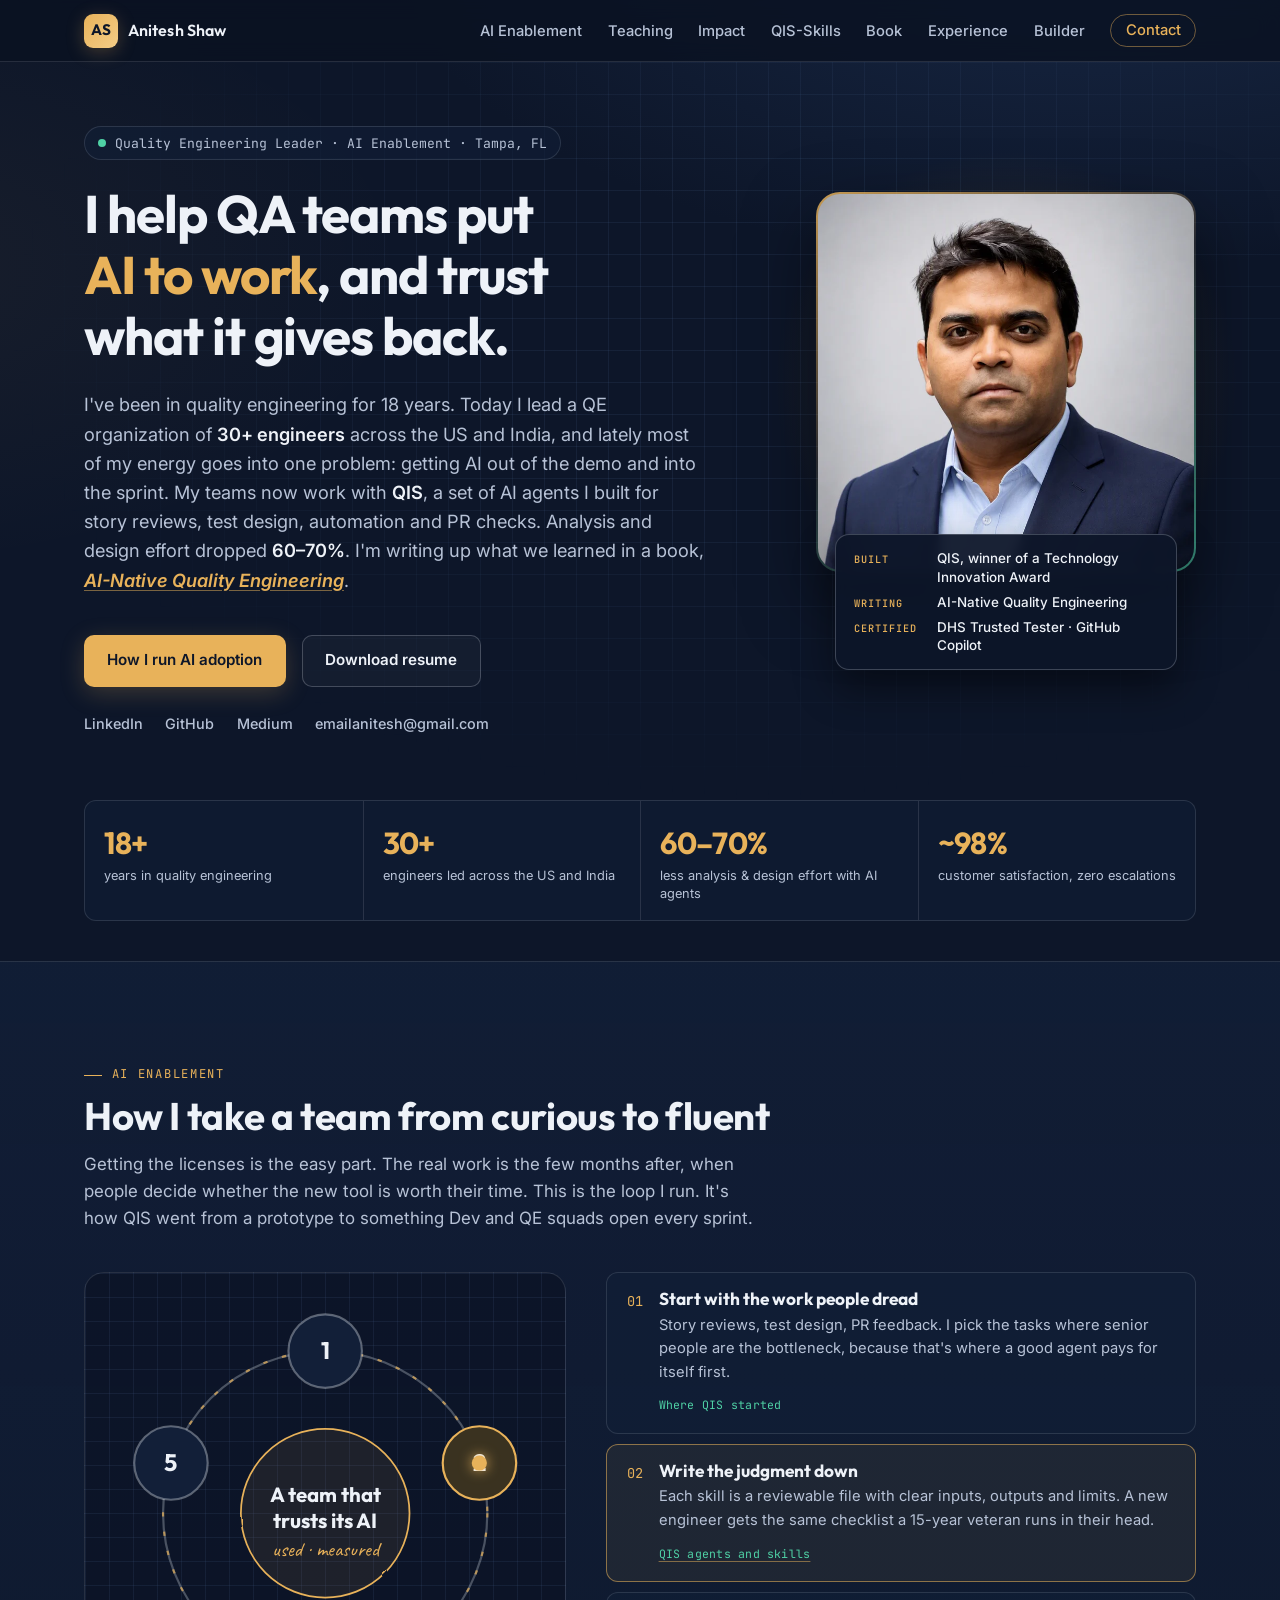
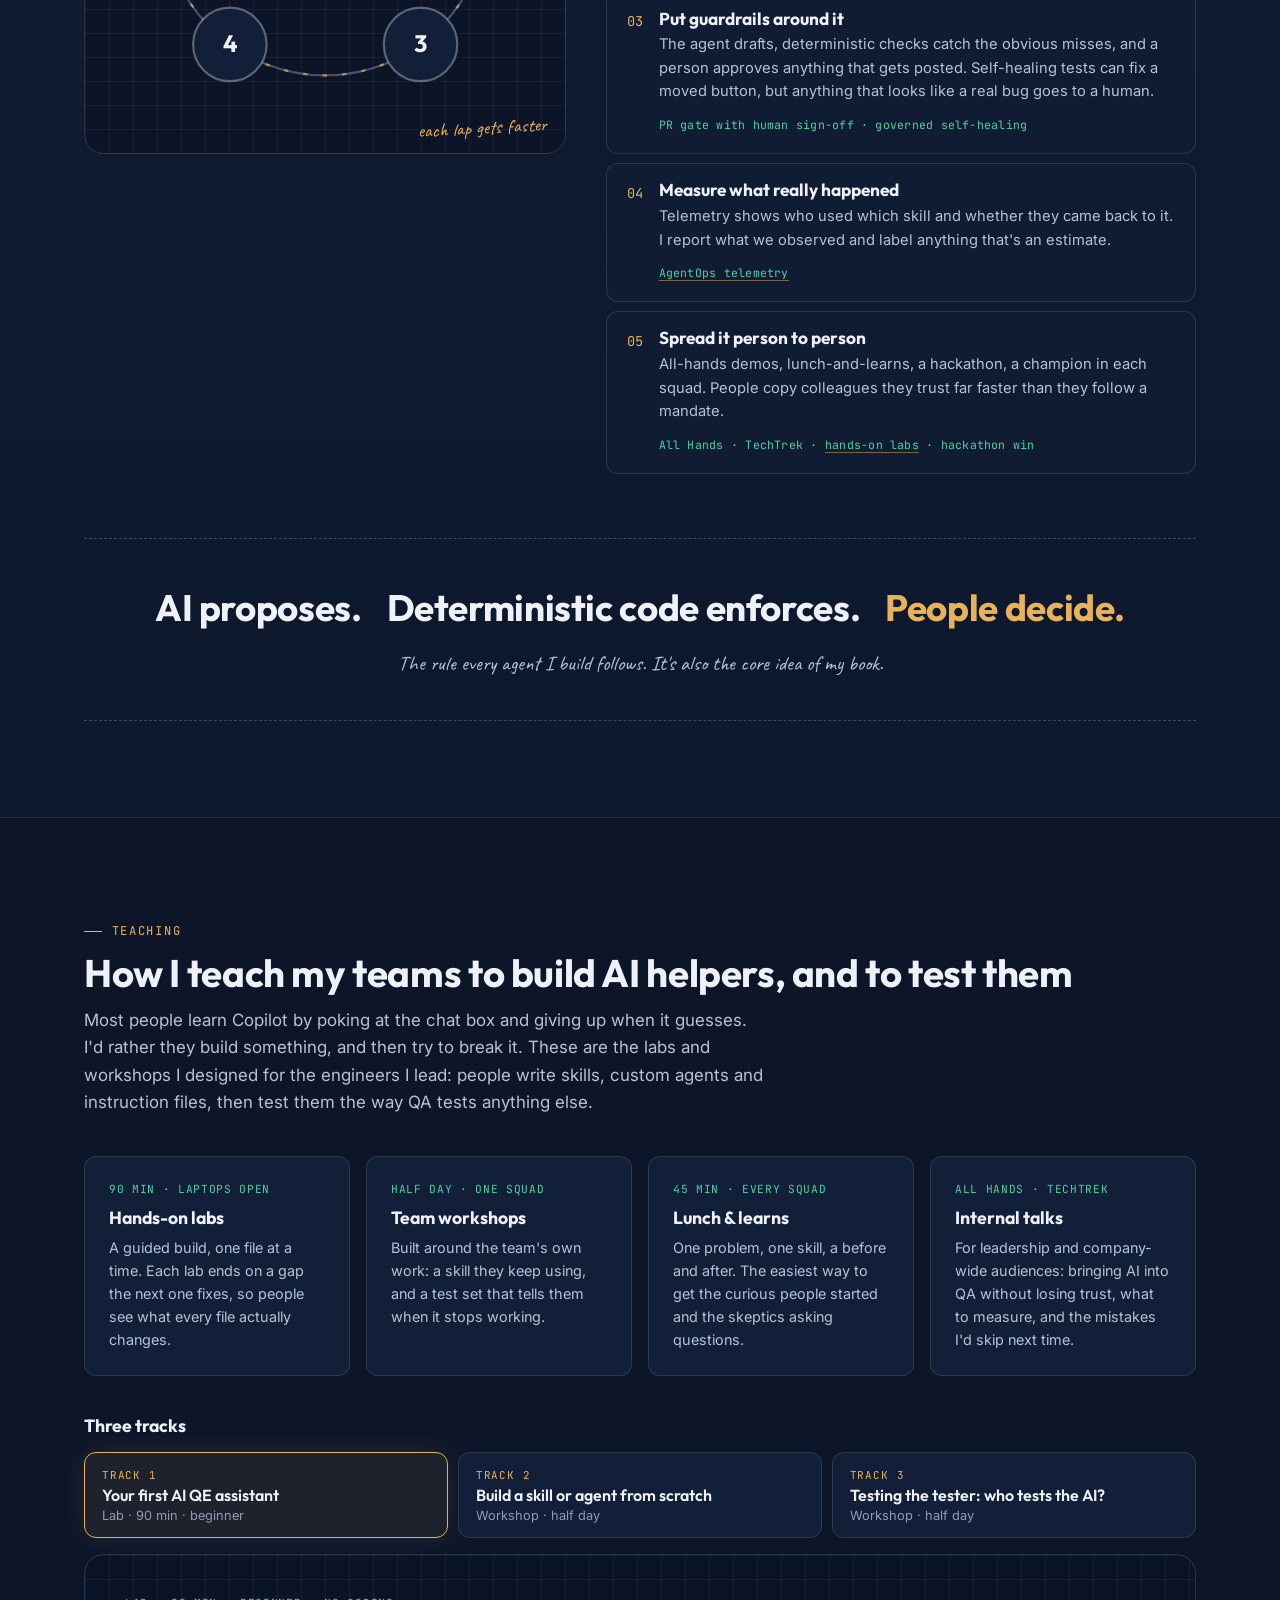
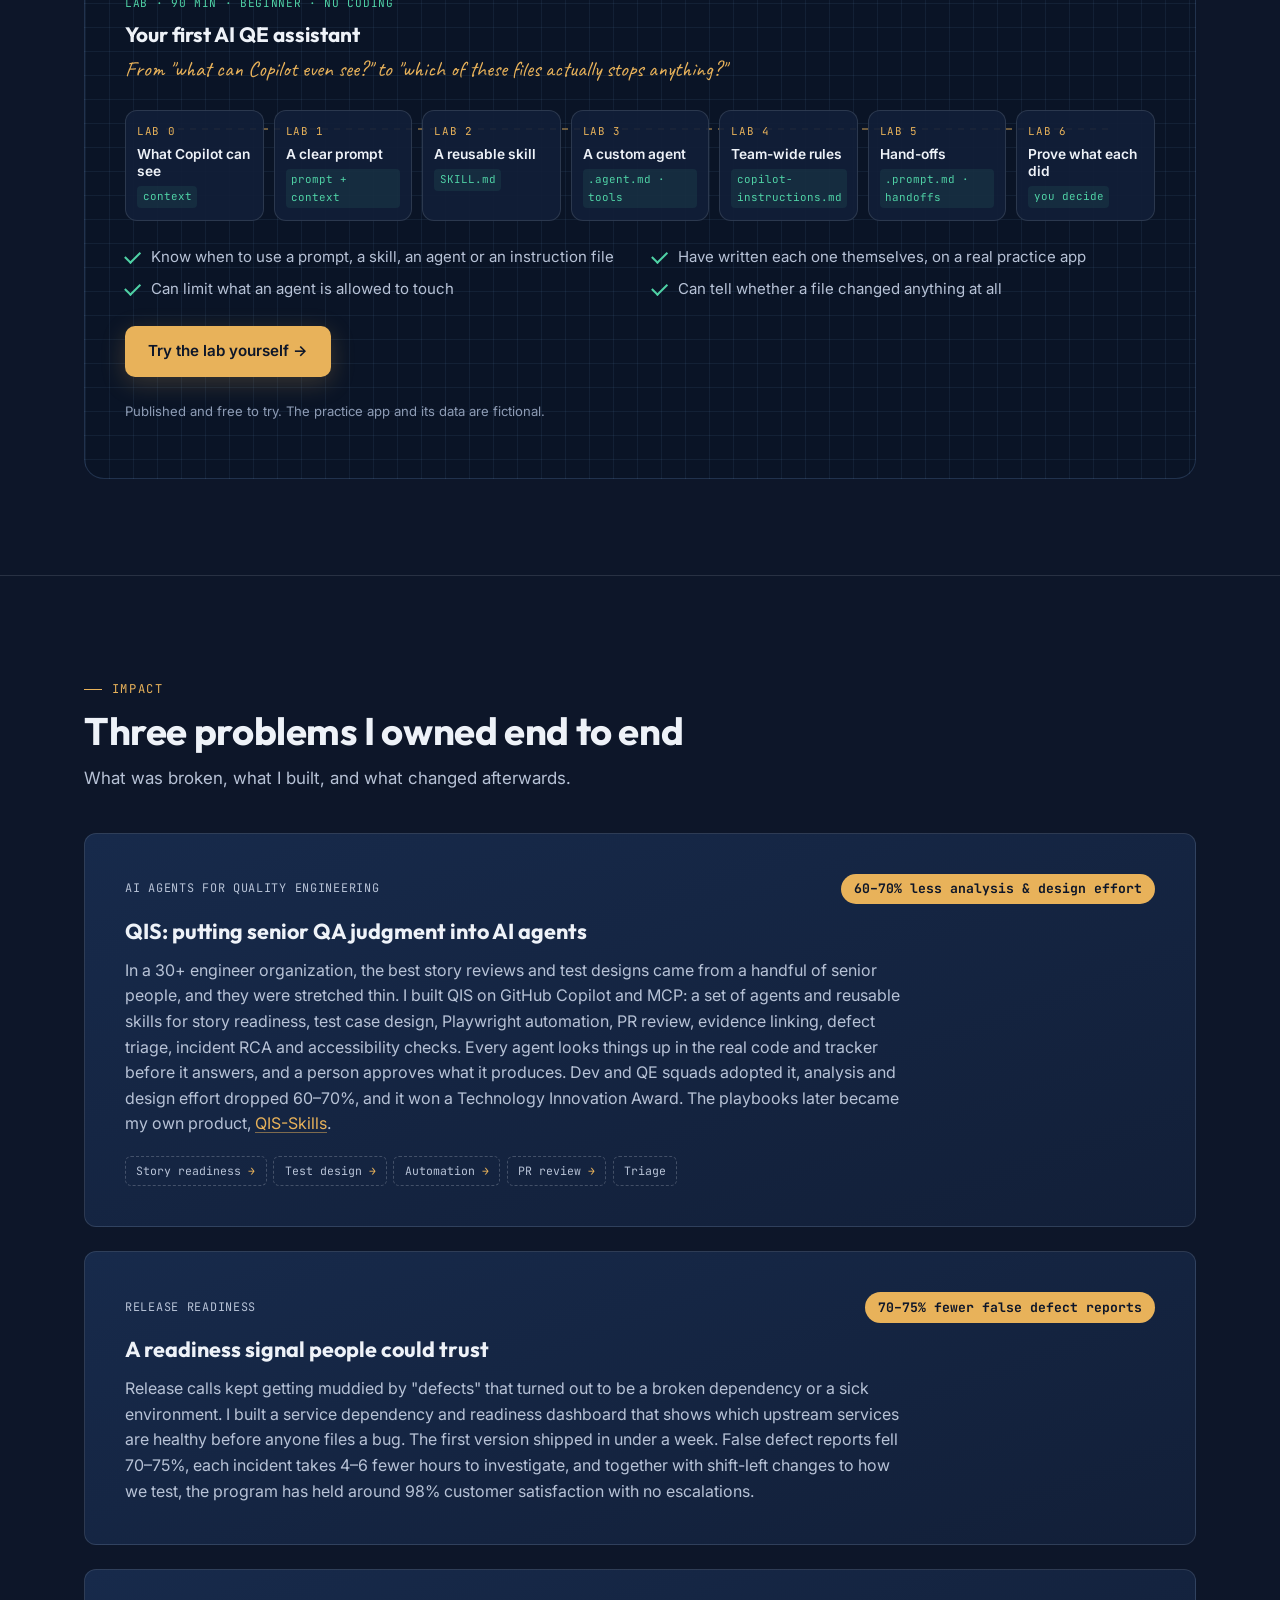
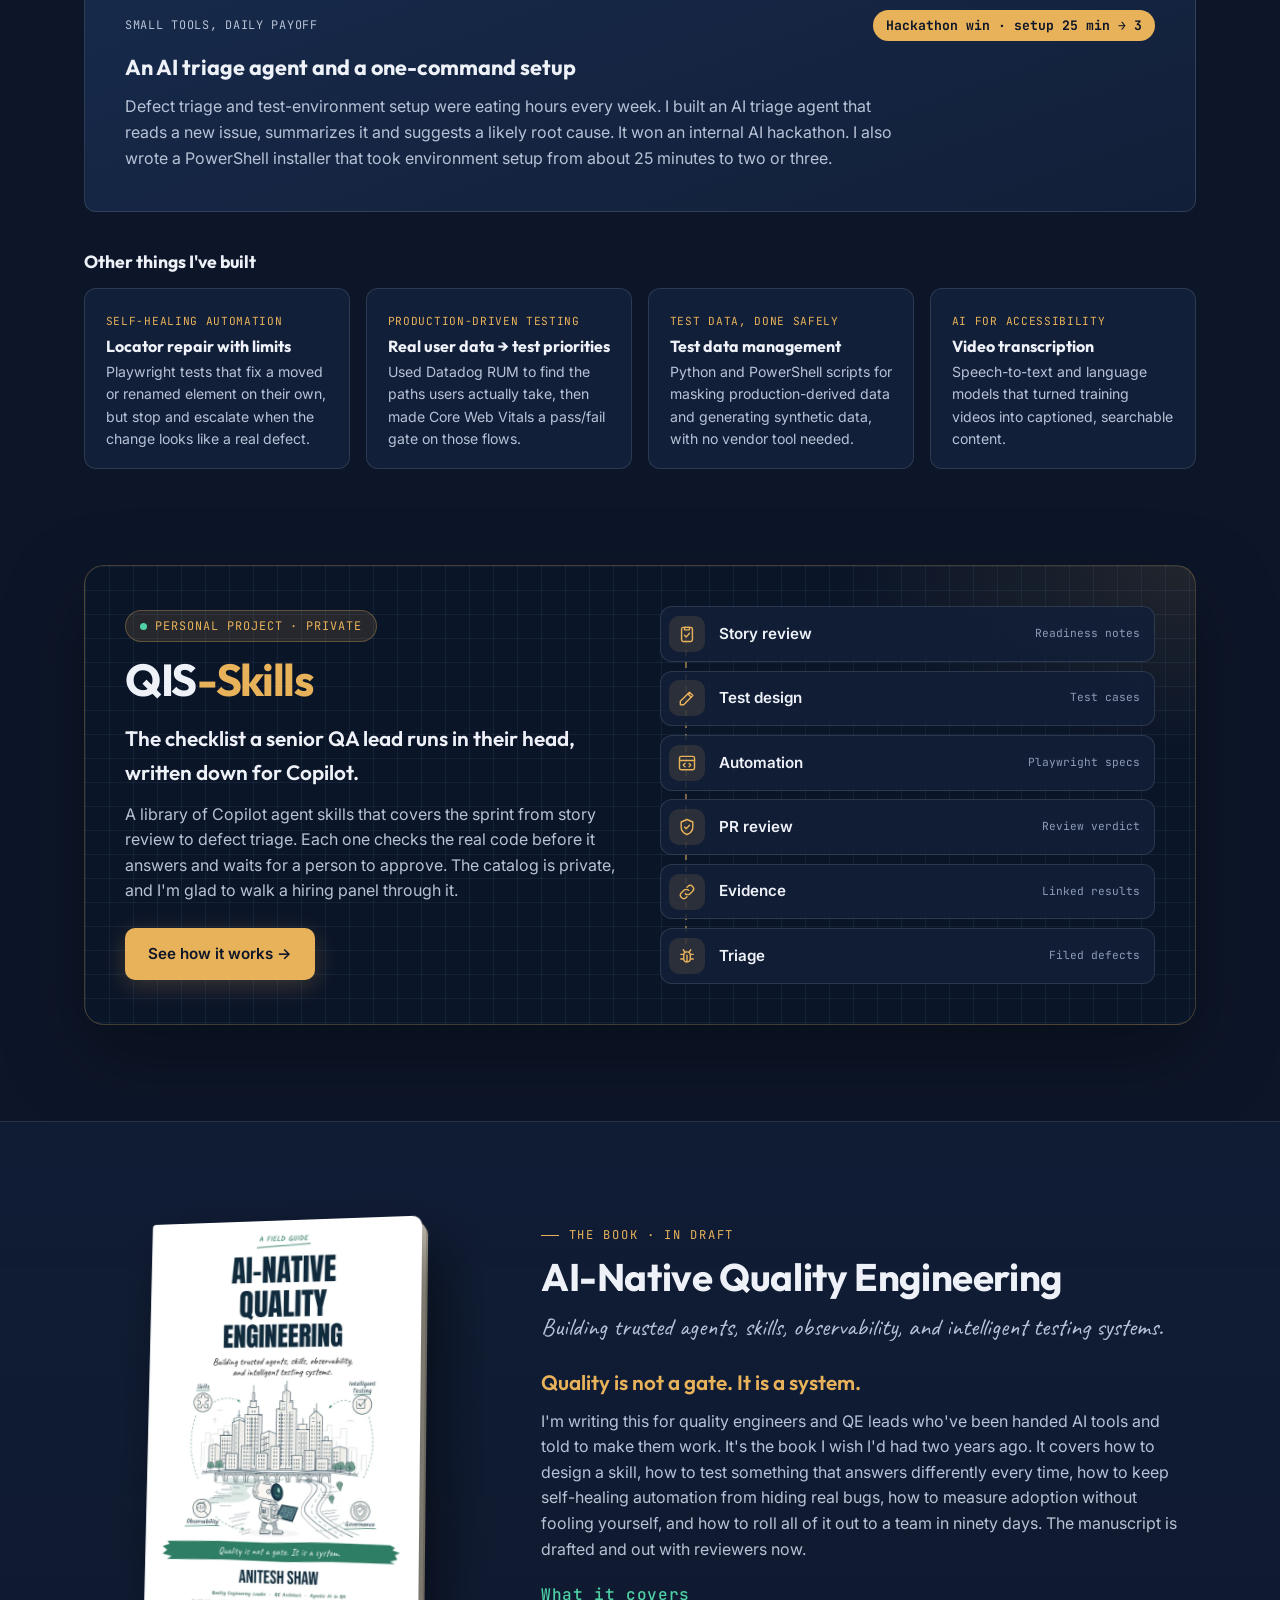
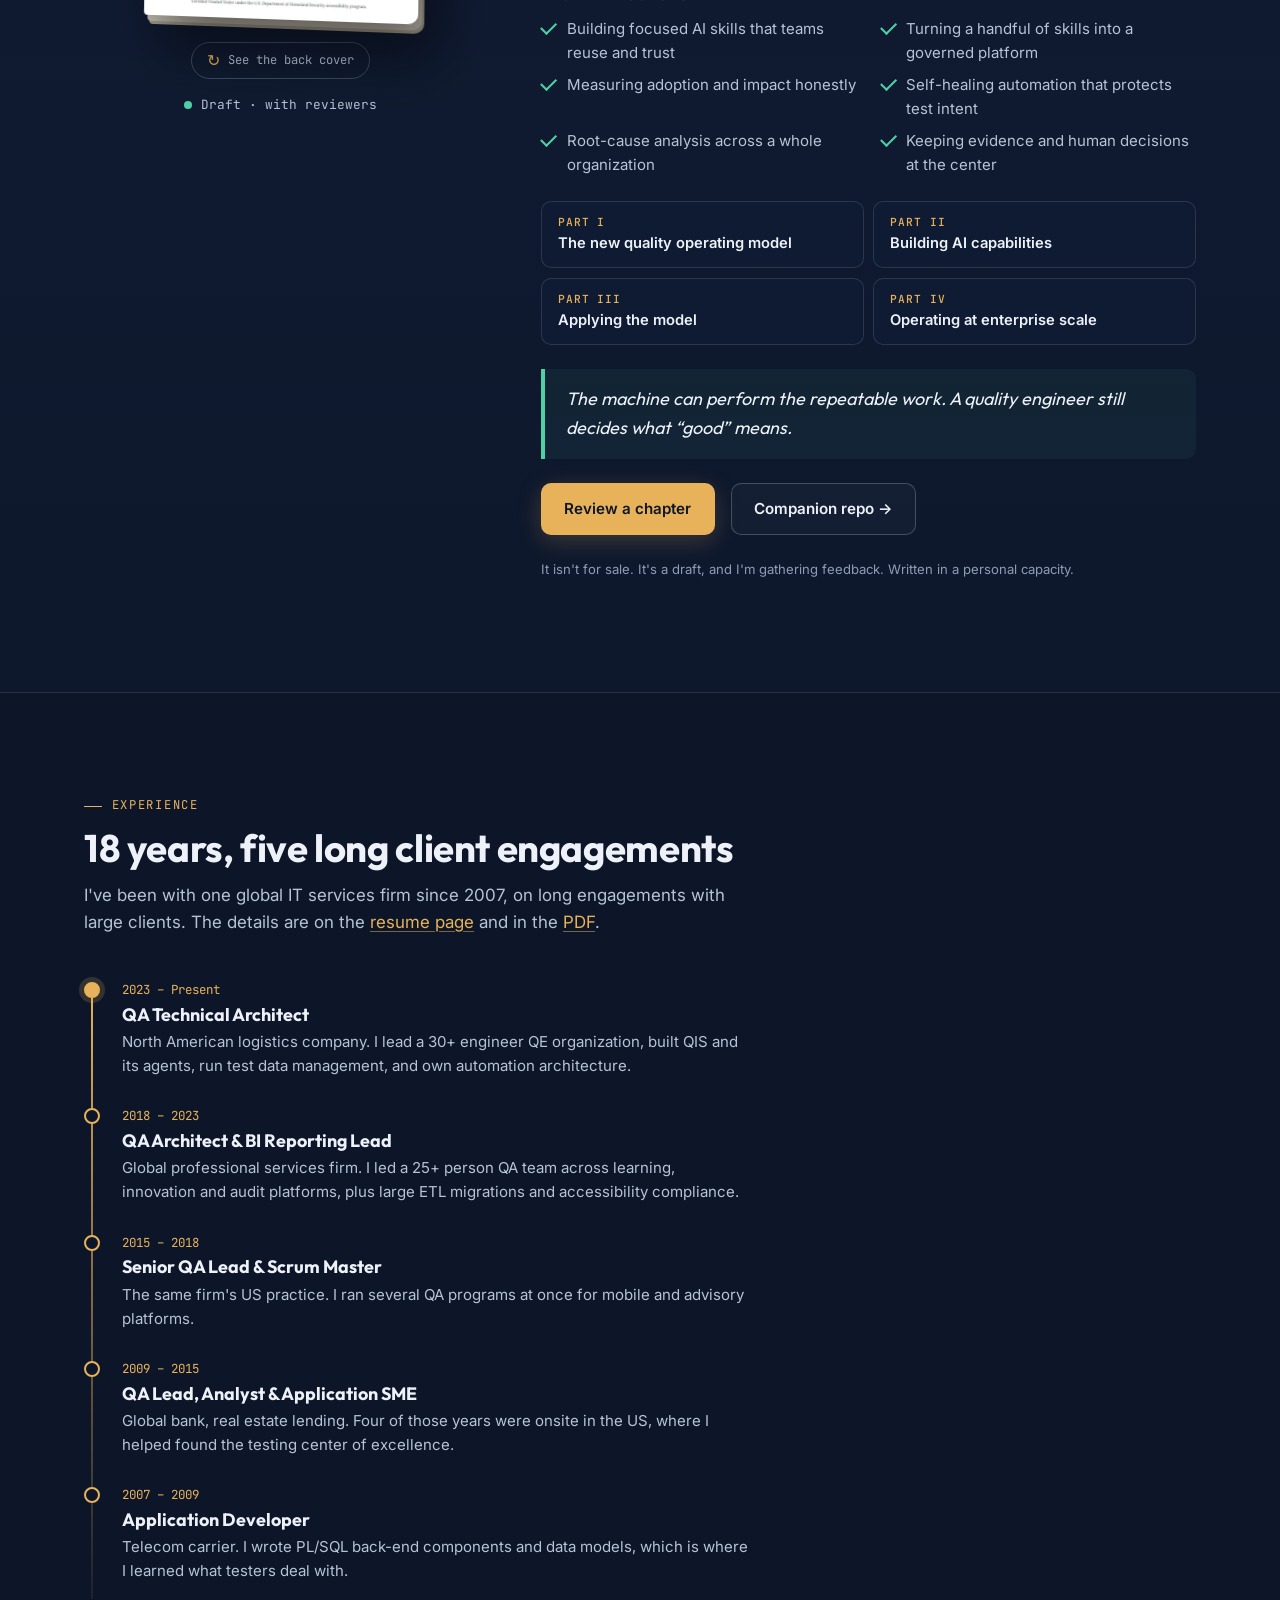
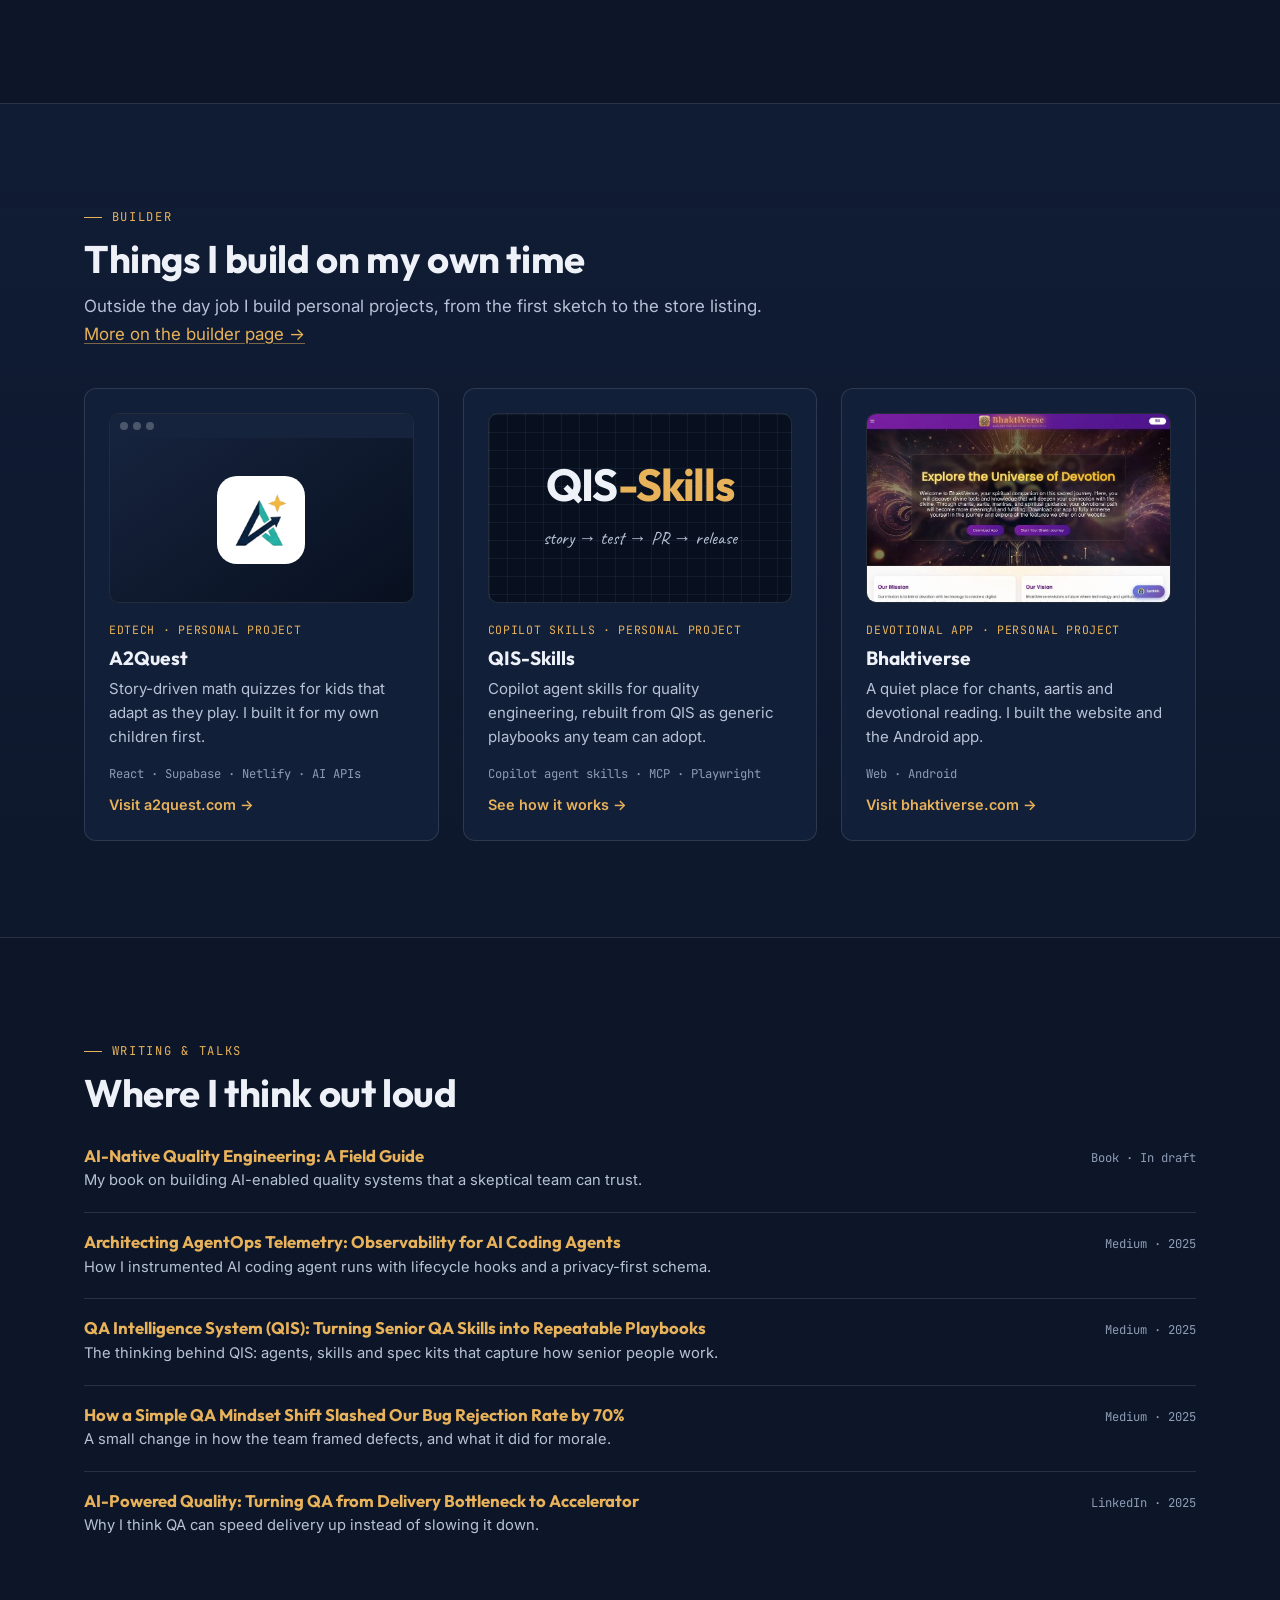
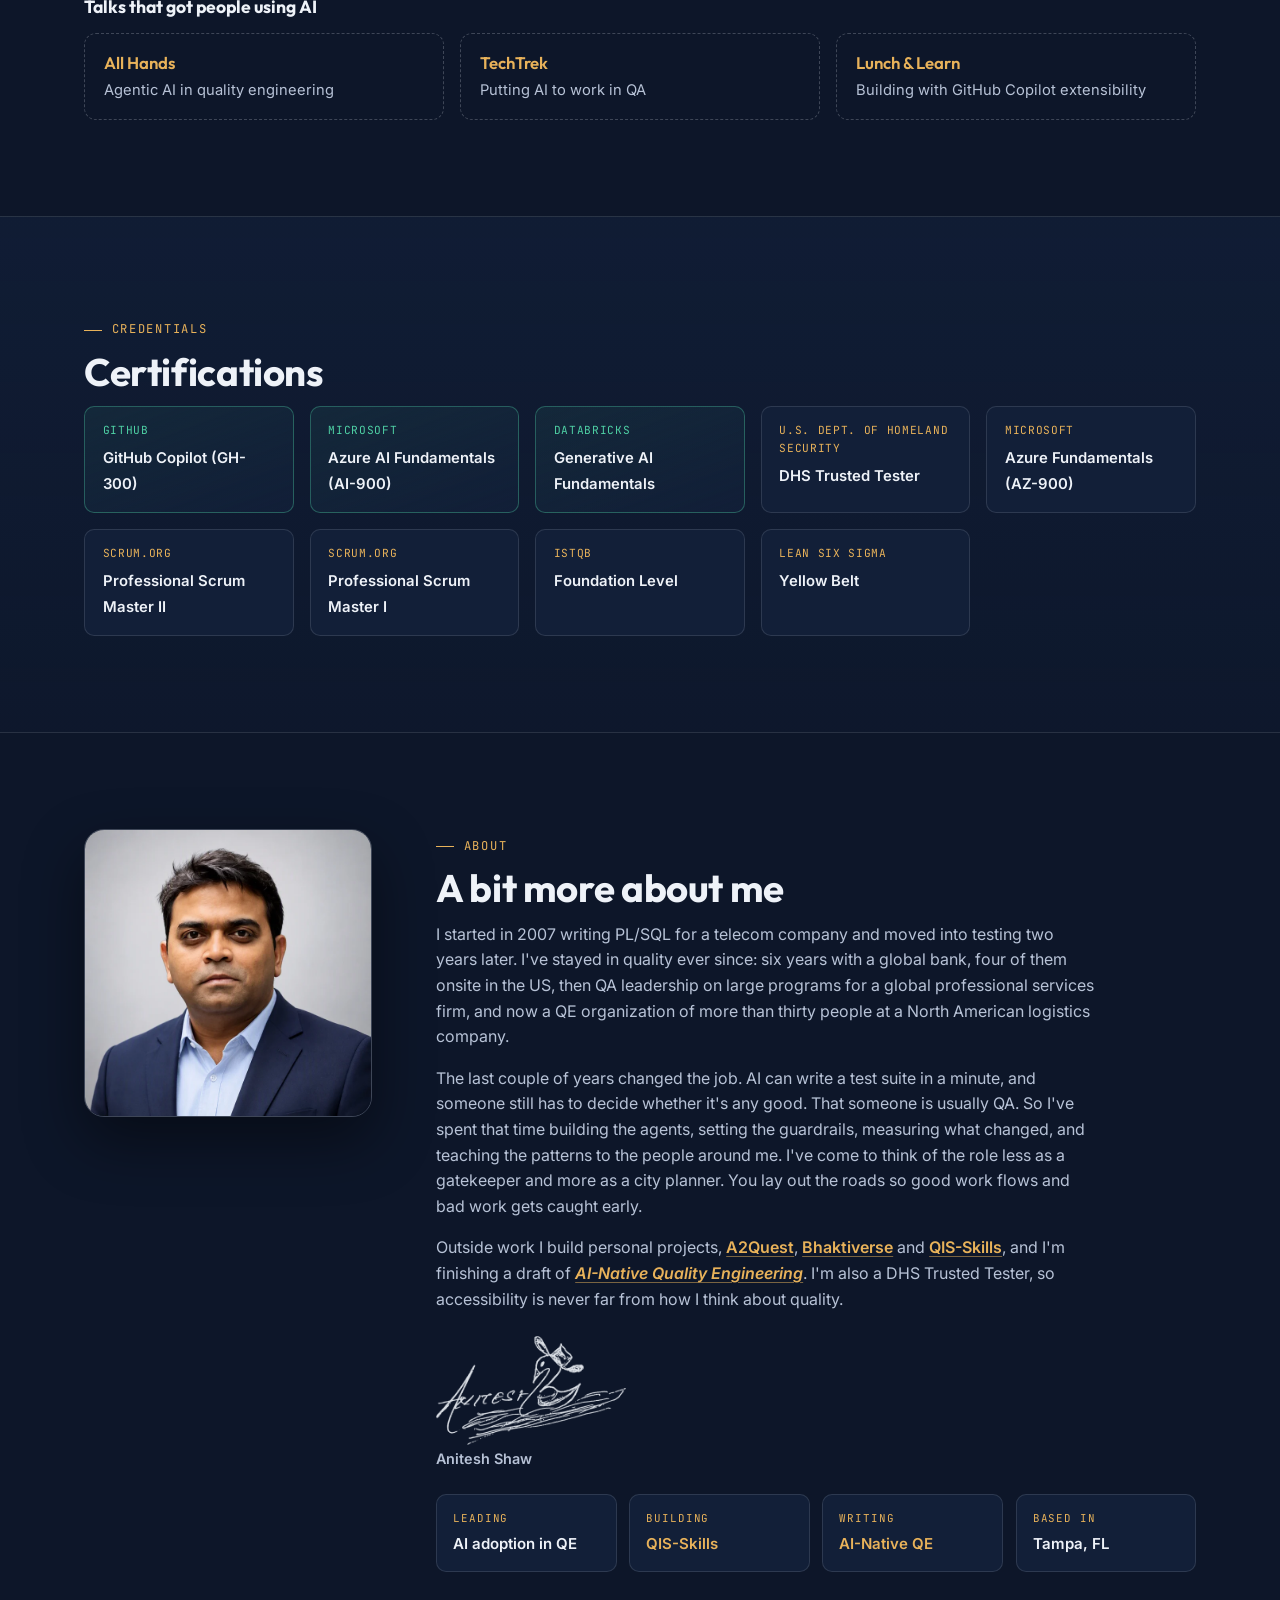
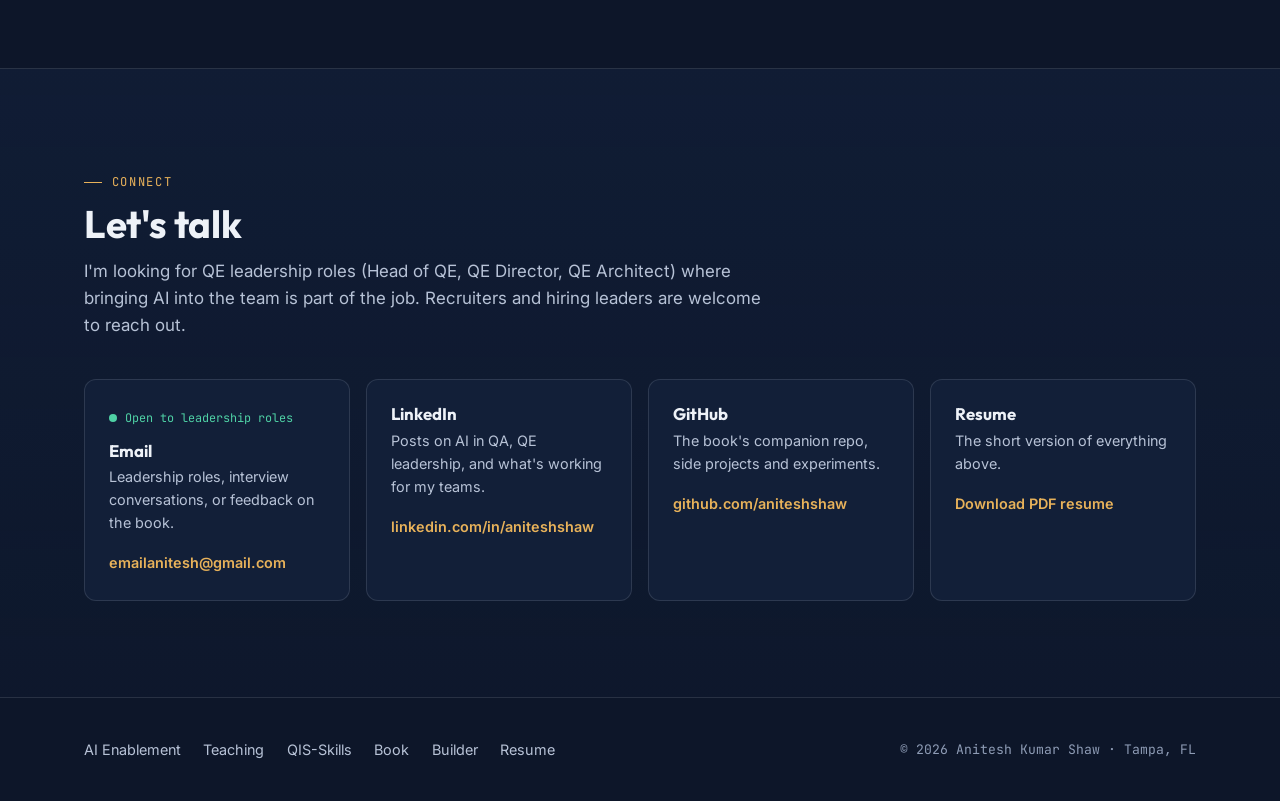
==== commit c075f46f: "About section: hand-signed close with printed name Co-Authored-By: Claude Opus 5.5 <noreply@anthropi" ====
--- a/index.html
+++ b/index.html
@@ -25,7 +25,7 @@
 <link rel="preconnect" href="https://fonts.googleapis.com" />
 <link rel="preconnect" href="https://fonts.gstatic.com" crossorigin />
 <link href="https://fonts.googleapis.com/css2?family=Outfit:wght@500;600;700&family=Inter:wght@400;500;600&family=JetBrains+Mono:wght@400;500;700&family=Caveat:wght@500;700&display=swap" rel="stylesheet" />
-<link rel="stylesheet" href="css/style.css?v=20261001e" />
+<link rel="stylesheet" href="css/style.css?v=20261027a" />
 <script>document.documentElement.classList.add('js');</script>
 
 <script type="application/ld+json">
@@ -677,6 +677,10 @@
         <p>I started in 2007 writing PL/SQL for a telecom company and moved into testing two years later. I've stayed in quality ever since: six years with a global bank, four of them onsite in the US, then QA leadership on large programs for a global professional services firm, and now a QE organization of more than thirty people at a North American logistics company.</p>
         <p>The last couple of years changed the job. AI can write a test suite in a minute, and someone still has to decide whether it's any good. That someone is usually QA. So I've spent that time building the agents, setting the guardrails, measuring what changed, and teaching the patterns to the people around me. I've come to think of the role less as a gatekeeper and more as a city planner. You lay out the roads so good work flows and bad work gets caught early.</p>
         <p>Outside work I build personal projects, <a href="https://a2quest.com">A2Quest</a>, <a href="https://www.bhaktiverse.com">Bhaktiverse</a> and <a href="qis-skills/">QIS-Skills</a>, and I'm finishing a draft of <a href="#book"><em>AI-Native Quality Engineering</em></a>. I'm also a DHS Trusted Tester, so accessibility is never far from how I think about quality.</p>
+        <div class="about__sign">
+          <img src="assets/signature.webp" alt="Signature of Anitesh Shaw" width="190" height="109" loading="lazy" />
+          <span>Anitesh Shaw</span>
+        </div>
         <div class="about-highlights">
           <div class="about-highlight"><span class="about-highlight__label">Leading</span><span class="about-highlight__value">AI adoption in QE</span></div>
           <div class="about-highlight"><span class="about-highlight__label">Building</span><span class="about-highlight__value"><a href="qis-skills/">QIS-Skills</a></span></div>
--- a/css/style.css
+++ b/css/style.css
@@ -604,6 +604,9 @@
 .about__photo { width: 100%; max-width: 320px; aspect-ratio: 1; object-fit: cover; border-radius: 20px; border: 1px solid var(--border-strong); box-shadow: 0 24px 60px rgba(0, 0, 0, 0.45); }
 .about__body p { color: var(--offwhite-dim); max-width: 66ch; }
 .about__body a { font-weight: 600; }
+.about__sign { margin-top: var(--space-3); }
+.about__sign img { display: block; width: 190px; height: auto; opacity: 0.92; }
+.about__sign span { display: block; margin-top: 0.15rem; font-size: 0.9rem; font-weight: 600; color: var(--offwhite-dim); }
 .about-highlights { display: grid; grid-template-columns: repeat(auto-fit, minmax(150px, 1fr)); gap: 0.8rem; margin-top: var(--space-3); }
 .about-highlight { background: var(--panel); border: 1px solid var(--border); border-radius: 10px; padding: 0.9rem 1rem; }
 .about-highlight__label { font-family: var(--font-mono); font-size: 0.68rem; letter-spacing: 0.08em; text-transform: uppercase; color: var(--amber); display: block; margin-bottom: 0.25rem; }
